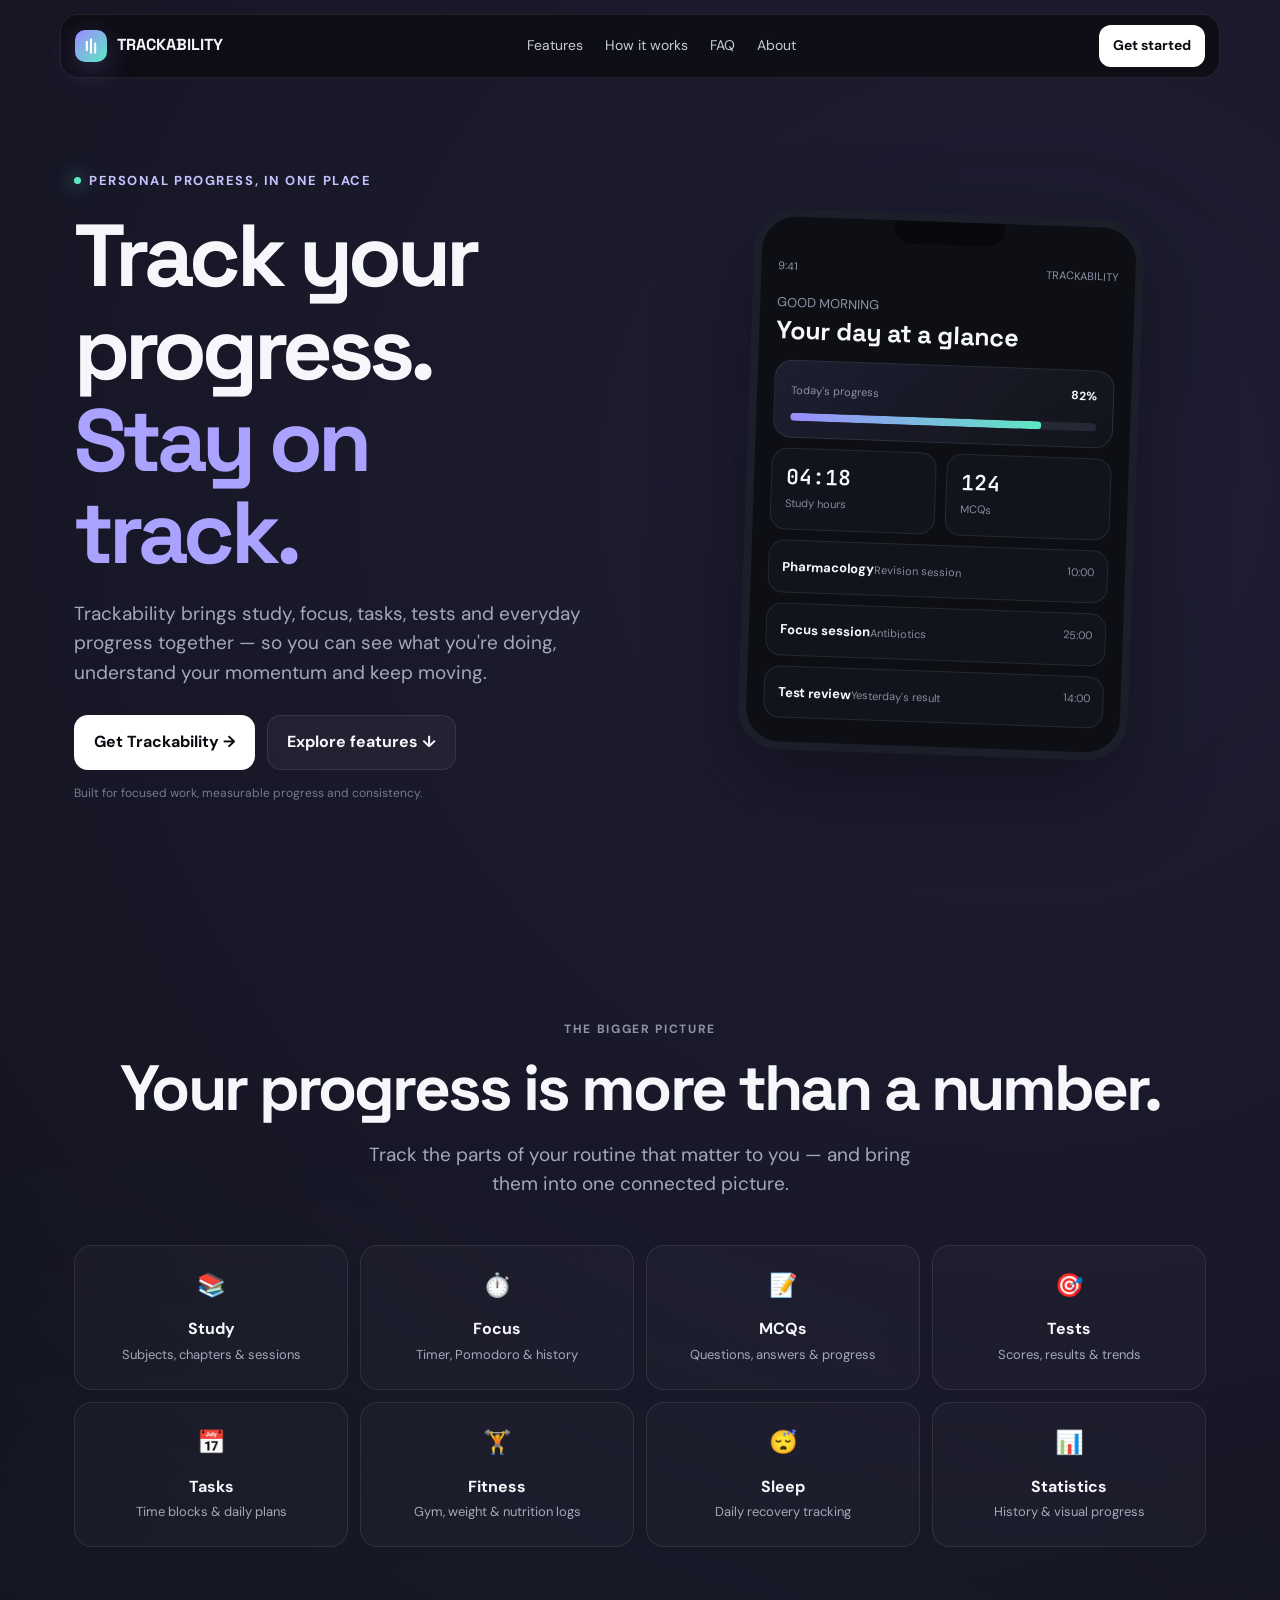
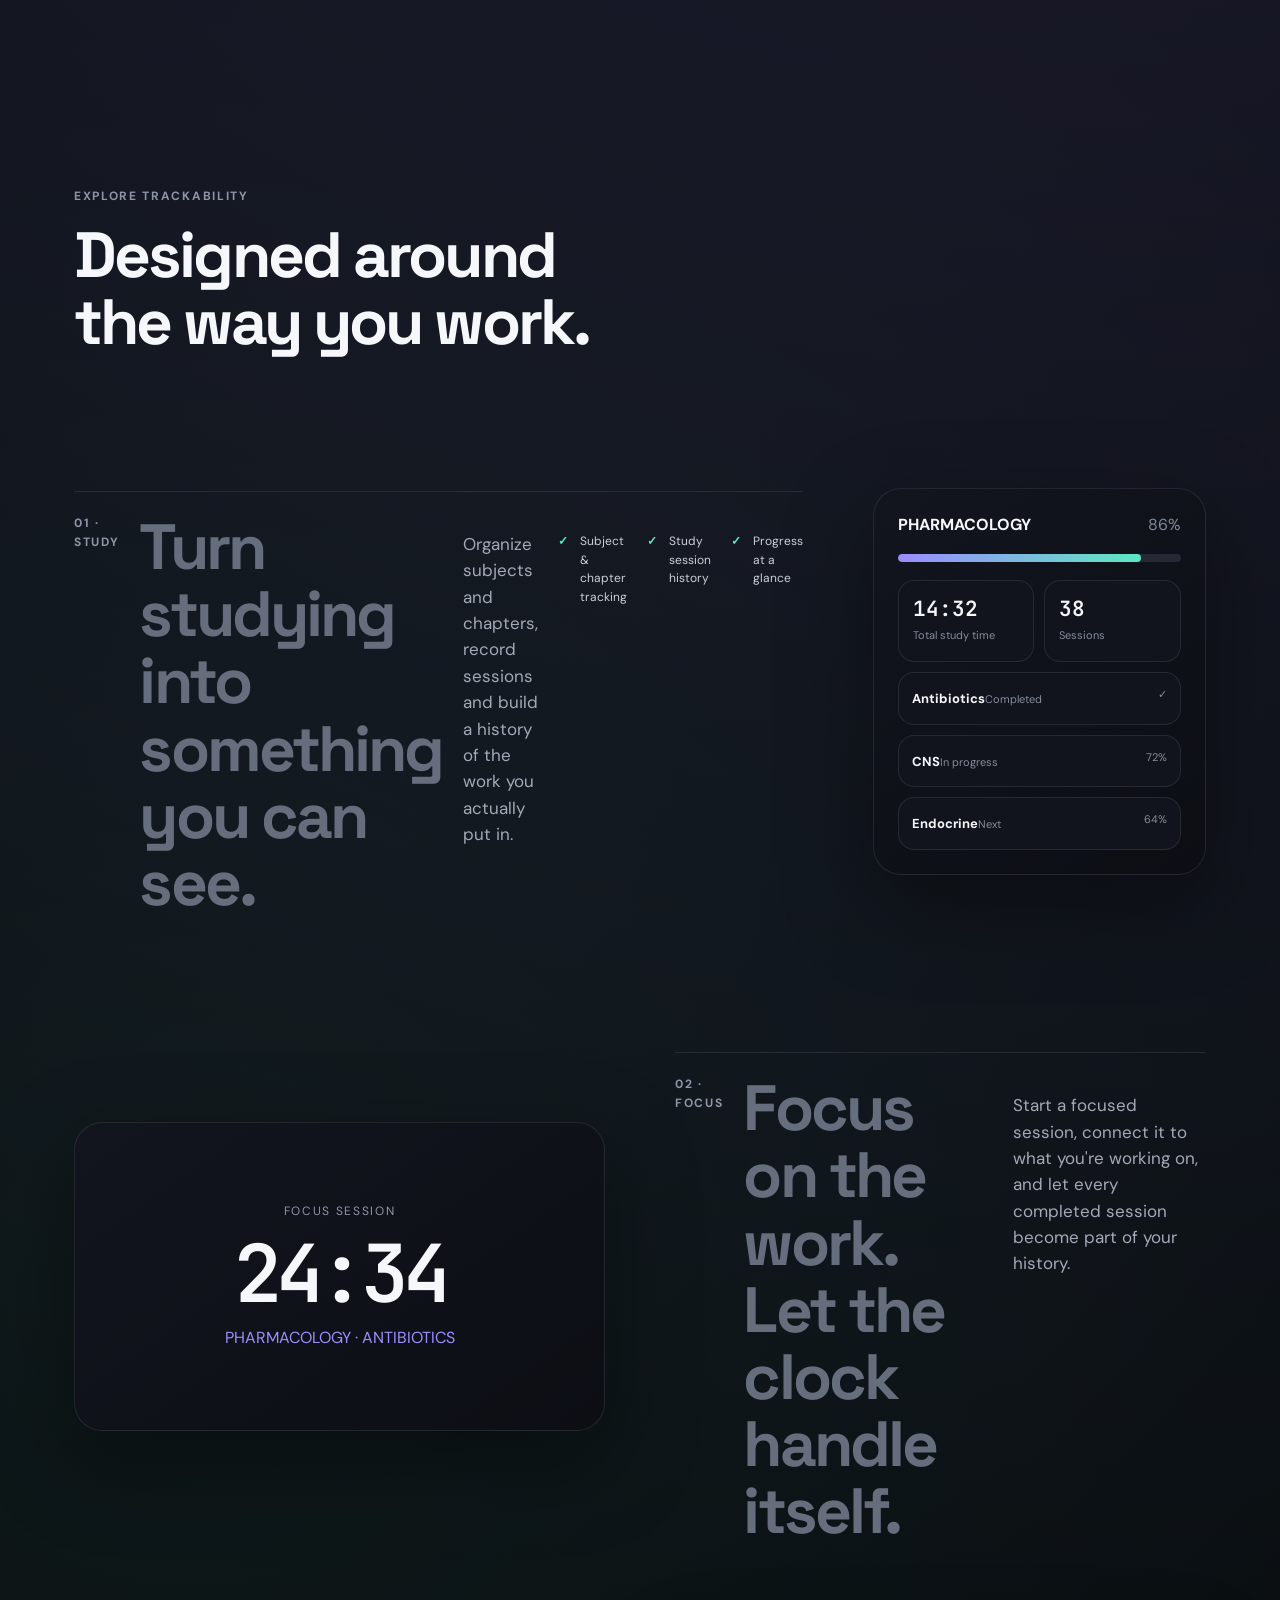
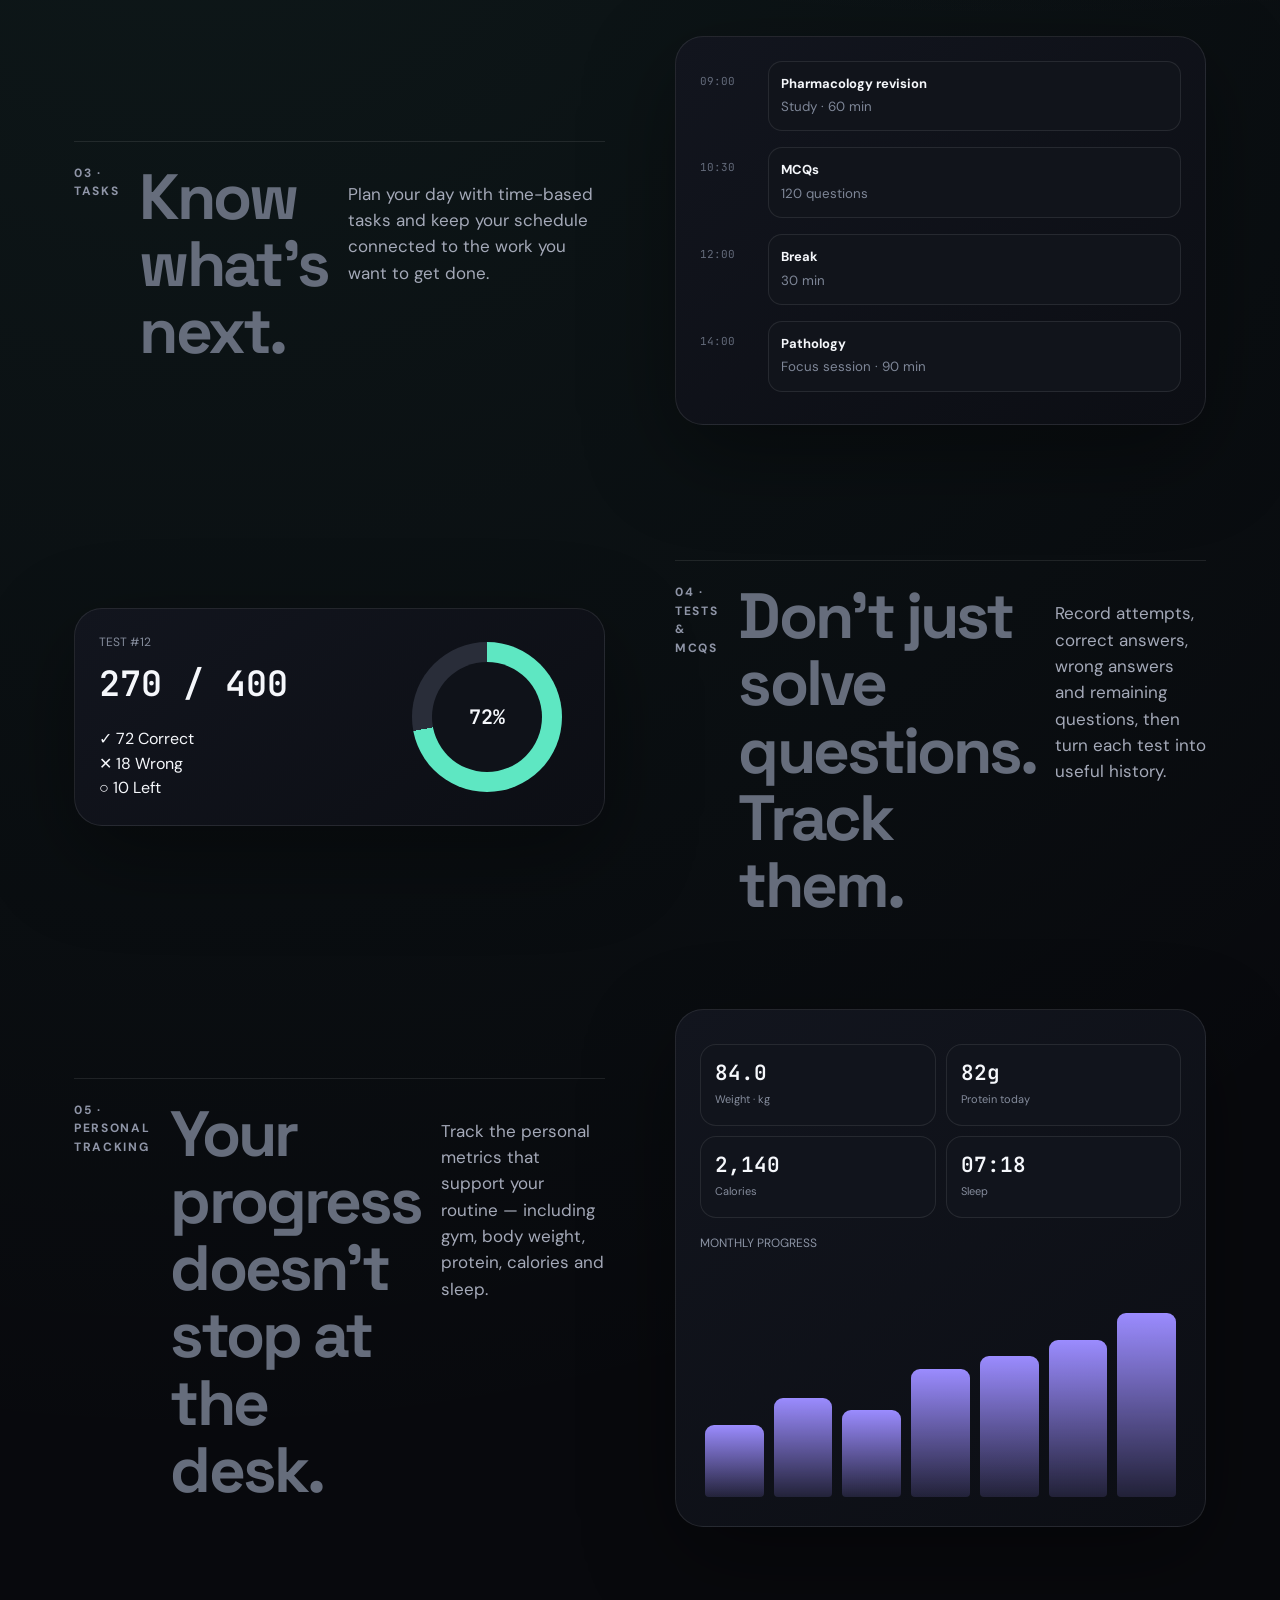
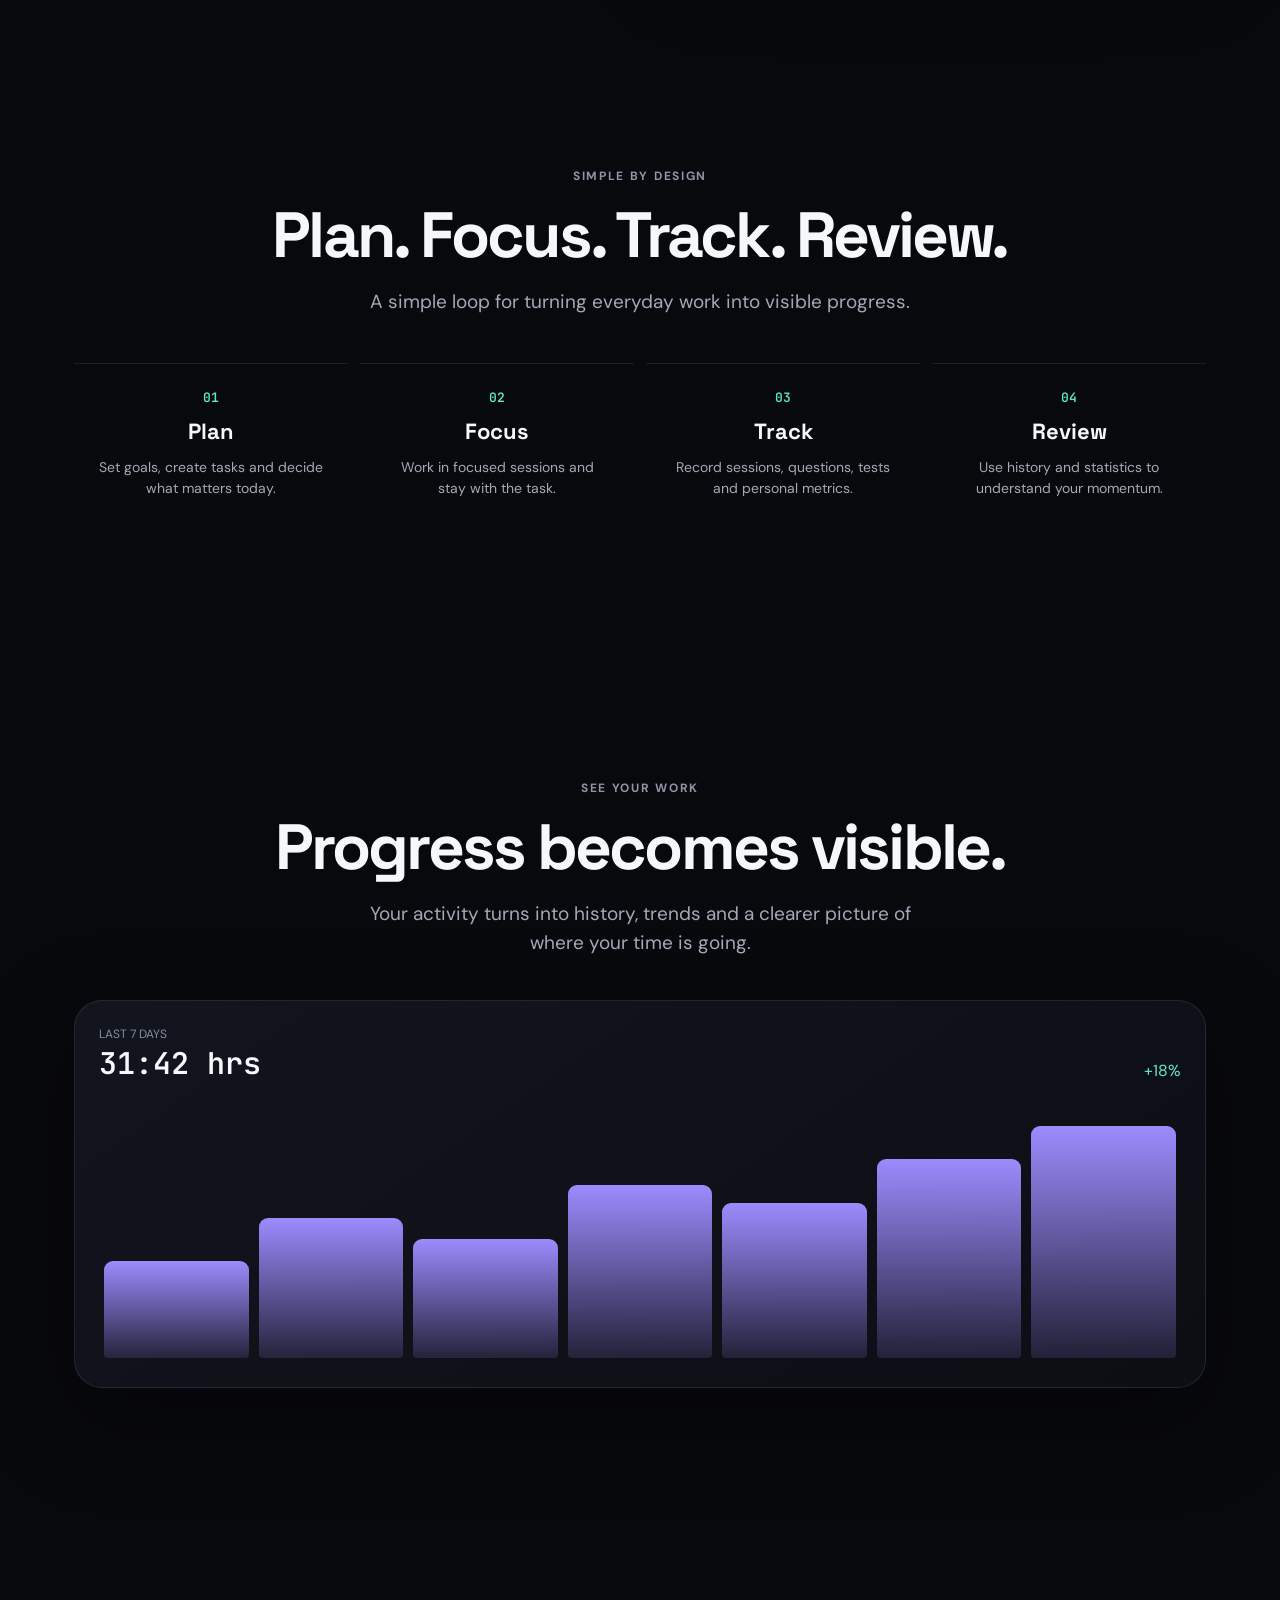
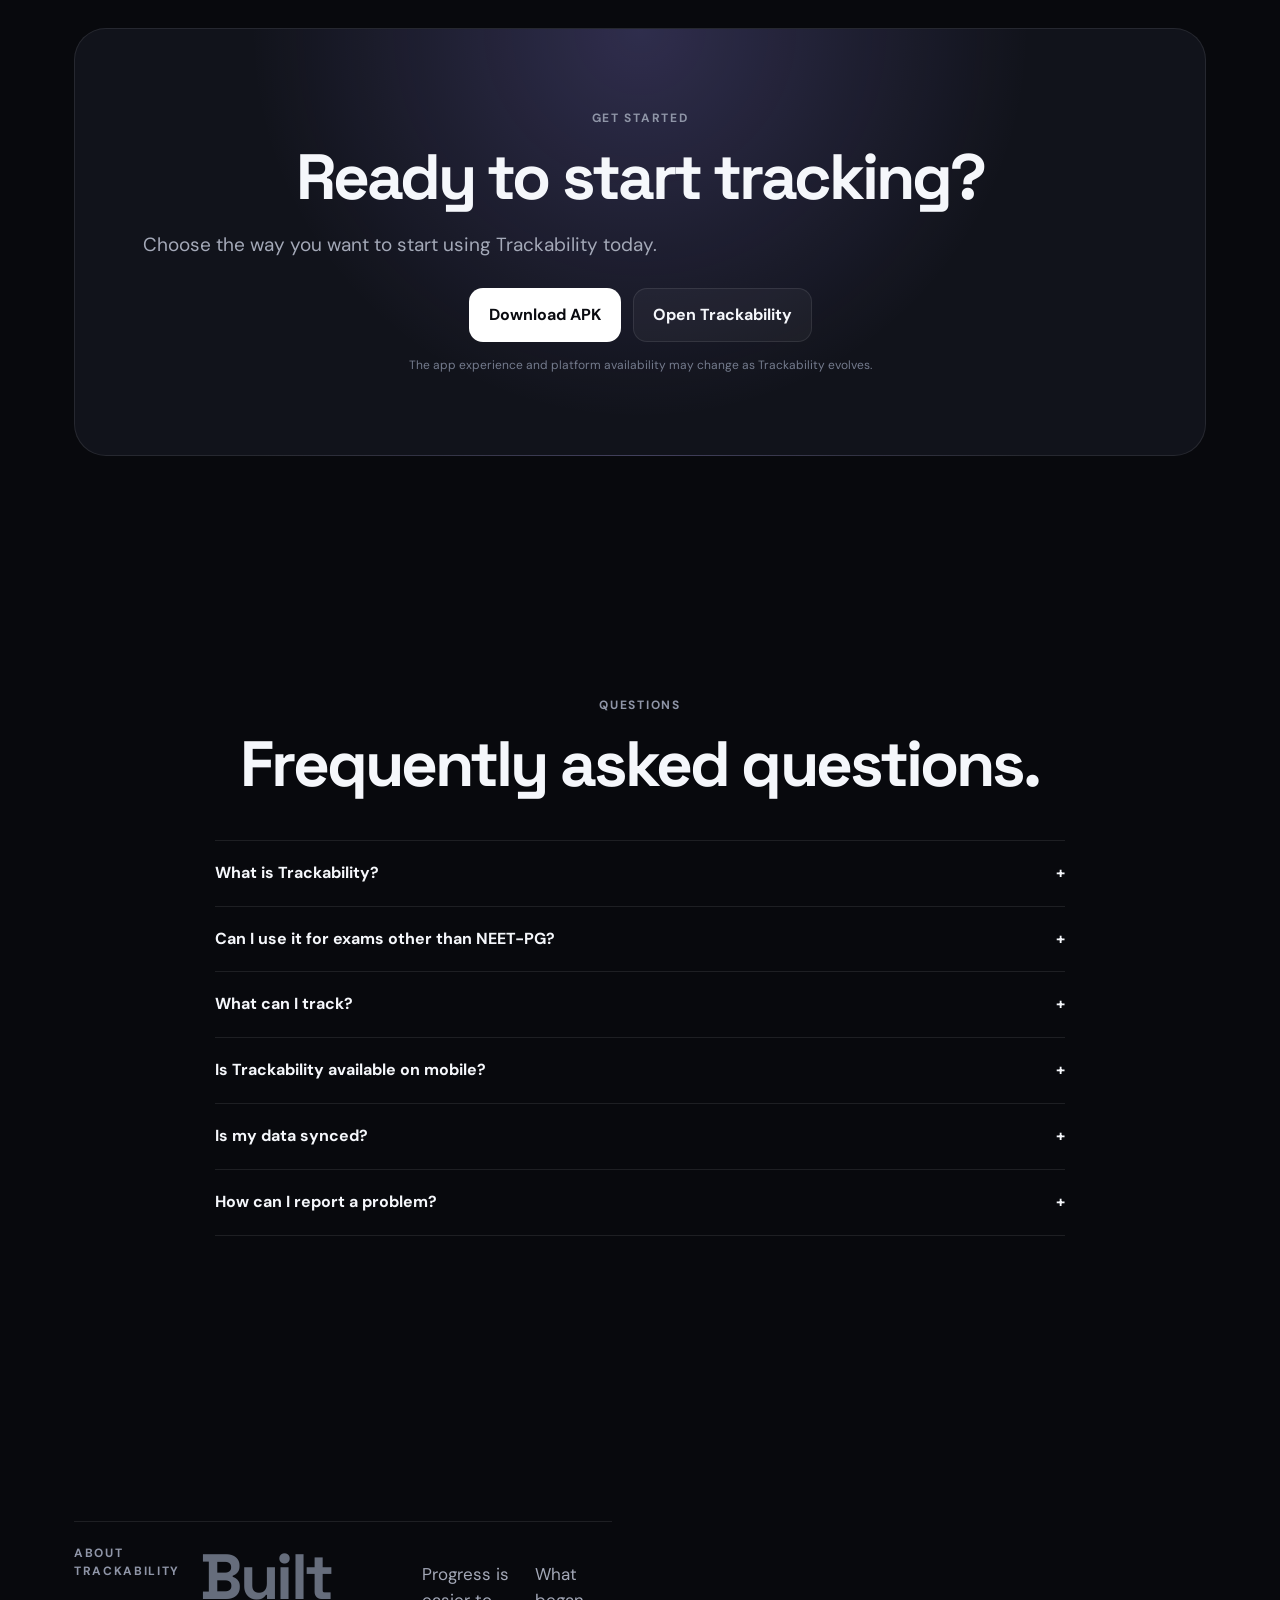
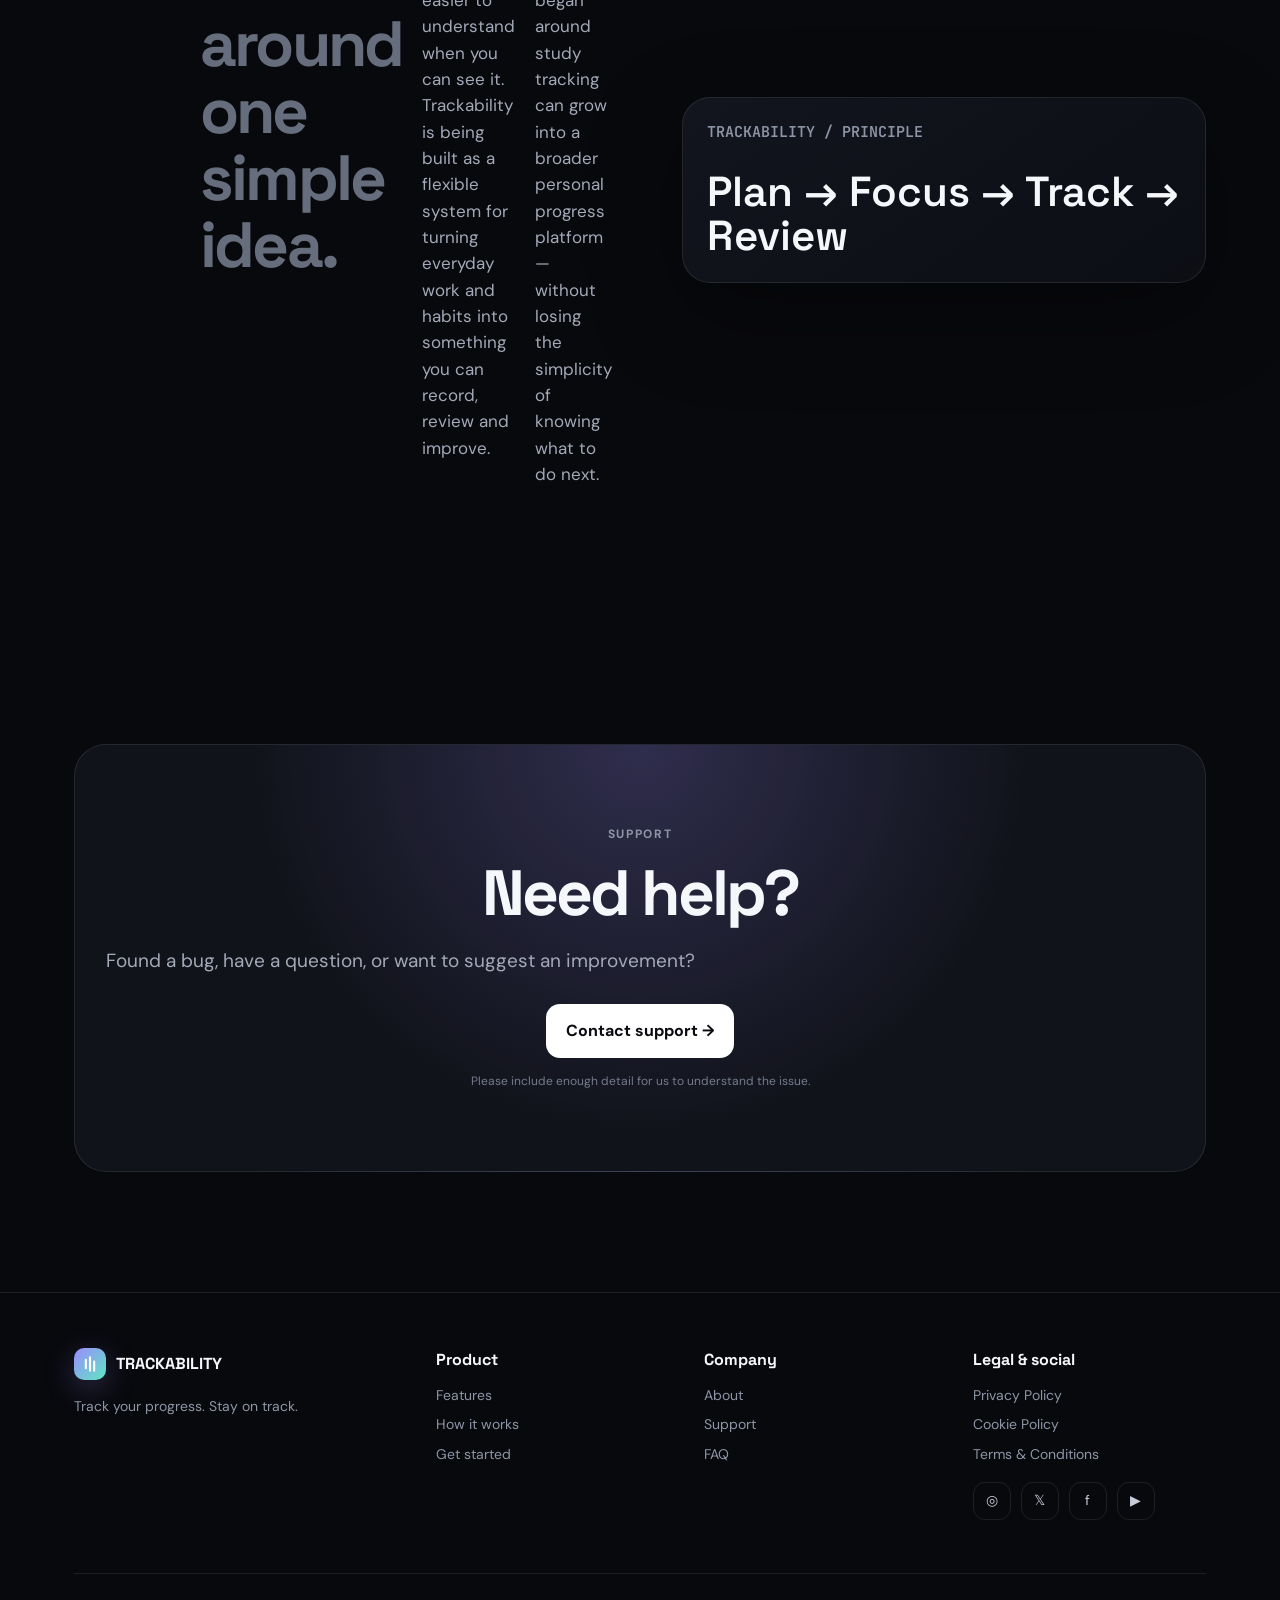
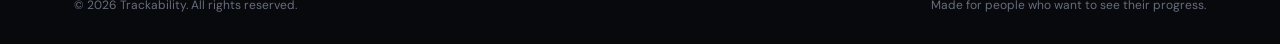
==== index.html @ ee34713d "Add files via upload" ====
<!DOCTYPE html>
<html lang="en">
<head>
  <meta charset="UTF-8" />
  <meta name="viewport" content="width=device-width, initial-scale=1.0" />
  <meta name="theme-color" content="#0a0b10" />
  <meta name="description" content="Trackability — a personal progress platform for study, focus, tasks, tests and everyday tracking." />
  <title>Trackability — Track your progress. Stay on track.</title>
  <link rel="preconnect" href="https://fonts.googleapis.com">
  <link rel="preconnect" href="https://fonts.gstatic.com" crossorigin>
  <link href="https://fonts.googleapis.com/css2?family=DM+Sans:wght@400;500;600;700&family=Space+Grotesk:wght@500;600;700&family=JetBrains+Mono:wght@500;600&display=swap" rel="stylesheet">
  <style>
    :root{
      --bg:#08090d; --panel:#101219; --panel2:#141722; --text:#f5f7fb; --muted:#a4a9b8;
      --line:rgba(255,255,255,.09); --accent:#9b8cff; --accent2:#5ee7c2; --warm:#ffcc70;
      --shadow:0 30px 90px rgba(0,0,0,.38); --radius:24px; --max:1180px;
    }
    *{box-sizing:border-box}
    html{scroll-behavior:smooth}
    body{margin:0;background:
      radial-gradient(circle at 80% 5%,rgba(155,140,255,.16),transparent 30%),
      radial-gradient(circle at 15% 30%,rgba(94,231,194,.07),transparent 26%),
      var(--bg);color:var(--text);font-family:"DM Sans",sans-serif;line-height:1.55}
    a{color:inherit;text-decoration:none}
    .wrap{max-width:var(--max);margin:auto;padding:0 24px}
    .nav{position:fixed;top:14px;left:50%;transform:translateX(-50%);width:min(calc(100% - 28px),1160px);z-index:20;
      background:rgba(10,11,16,.72);border:1px solid var(--line);backdrop-filter:blur(18px);border-radius:18px;padding:10px 14px;
      display:flex;align-items:center;justify-content:space-between}
    .brand{display:flex;align-items:center;gap:10px;font-family:"Space Grotesk";font-weight:700}
    .mark{width:32px;height:32px;border-radius:10px;background:linear-gradient(135deg,var(--accent),var(--accent2));display:grid;place-items:center;box-shadow:0 8px 30px rgba(155,140,255,.28)}
    .mark svg{width:20px}
    .navlinks{display:flex;gap:22px;color:#c7cbd7;font-size:14px}
    .navlinks a:hover{color:white}
    .navcta{padding:10px 14px;border-radius:12px;background:#fff;color:#0a0b10;font-weight:700;font-size:14px}
    .hero{min-height:100vh;display:grid;place-items:center;padding:150px 0 80px;overflow:hidden}
    .heroGrid{display:grid;grid-template-columns:1fr 1fr;gap:70px;align-items:center}
    .eyebrow{display:inline-flex;gap:8px;align-items:center;color:#c7c2ff;font-size:13px;font-weight:700;letter-spacing:.12em;text-transform:uppercase}
    .dot{width:7px;height:7px;border-radius:50%;background:var(--accent2);box-shadow:0 0 18px var(--accent2)}
    h1,h2,h3{font-family:"Space Grotesk";line-height:1.05;margin:0}
    h1{font-size:clamp(54px,7vw,88px);letter-spacing:-.055em;margin:18px 0}
    h2{font-size:clamp(38px,5vw,64px);letter-spacing:-.045em}
    .lead{font-size:19px;color:var(--muted);max-width:590px}
    .buttons{display:flex;gap:12px;flex-wrap:wrap;margin-top:28px}
    .btn{padding:14px 19px;border-radius:14px;border:1px solid var(--line);font-weight:700;display:inline-flex;gap:9px;align-items:center;transition:.2s transform,.2s background}
    .btn:hover{transform:translateY(-2px)}
    .btn.primary{background:#fff;color:#0a0b10}
    .btn.secondary{background:rgba(255,255,255,.04)}
    .heroNote{font-size:12px;color:#747b8d;margin-top:14px}
    .deviceWrap{position:relative;display:flex;justify-content:center}
    .glow{position:absolute;width:420px;height:420px;background:radial-gradient(circle,rgba(155,140,255,.28),transparent 68%);filter:blur(12px)}
    .device{width:min(390px,86vw);border:8px solid #1c1f2a;border-radius:42px;background:#0d0f15;box-shadow:var(--shadow);position:relative;z-index:1;transform:rotate(2deg);overflow:hidden}
    .notch{width:110px;height:23px;background:#08090d;border-radius:0 0 16px 16px;margin:auto}
    .screen{padding:18px 17px 24px}
    .miniTop{display:flex;justify-content:space-between;color:#8d94a6;font-size:11px}
    .hello{margin:18px 0 4px;font-size:13px;color:#8d94a6}
    .screen h3{font-size:25px}
    .progress{margin-top:17px;padding:16px;border:1px solid var(--line);border-radius:18px;background:linear-gradient(135deg,rgba(155,140,255,.12),rgba(255,255,255,.025))}
    .pbar{height:8px;background:#252936;border-radius:99px;overflow:hidden;margin-top:11px}
    .pbar i{display:block;width:82%;height:100%;background:linear-gradient(90deg,var(--accent),var(--accent2));border-radius:99px}
    .stats{display:grid;grid-template-columns:1fr 1fr;gap:10px;margin-top:10px}
    .stat{padding:14px;border:1px solid var(--line);border-radius:16px;background:#11141c}
    .stat b{font:600 21px "JetBrains Mono";display:block}.stat span{font-size:11px;color:#858c9c}
    .task{margin-top:10px;padding:13px;border:1px solid var(--line);border-radius:16px;background:#11141c;display:flex;justify-content:space-between;gap:12px}
    .task b{font-size:13px}.task span{font-size:11px;color:#858c9c}
    section{padding:120px 0}
    .center{text-align:center}.center .lead{margin:18px auto 0}
    .sectionTag{color:#8f95a7;font-size:12px;letter-spacing:.14em;text-transform:uppercase;font-weight:700;margin-bottom:16px}
    .pillGrid{display:grid;grid-template-columns:repeat(4,1fr);gap:12px;margin-top:46px}
    .pill{padding:22px;border:1px solid var(--line);border-radius:18px;background:rgba(255,255,255,.025);transition:.25s}
    .pill:hover{transform:translateY(-5px);background:rgba(255,255,255,.05)}
    .pill .icon{font-size:23px;margin-bottom:14px}.pill b{display:block}.pill span{font-size:13px;color:var(--muted)}
    .feature{display:grid;grid-template-columns:1fr 1fr;gap:70px;align-items:center;margin-top:90px}
    .feature.reverse .copy{order:2}.feature.reverse .visual{order:1}
    .copy p{color:var(--muted);font-size:17px;max-width:510px}
    .bullet{display:flex;gap:12px;margin-top:18px;color:#cbd0db}.check{color:var(--accent2);font-weight:700}
    .panel{border:1px solid var(--line);background:linear-gradient(145deg,#12151e,#0c0e14);border-radius:28px;padding:24px;box-shadow:var(--shadow)}
    .calendar{display:grid;grid-template-columns:60px 1fr;gap:8px}
    .time{color:#646b7b;font:11px "JetBrains Mono";padding-top:13px}
    .slot{min-height:64px;border:1px solid var(--line);border-radius:14px;padding:12px;background:#11141b;margin-bottom:8px}
    .slot strong{display:block;font-size:13px}.slot small{color:#7e8697}
    .timer{text-align:center;padding:55px 20px}.timerNum{font:600 clamp(48px,7vw,80px) "JetBrains Mono";letter-spacing:-.07em}.timerLabel{color:#8e95a7;font-size:12px;letter-spacing:.14em}
    .chart{height:250px;display:flex;align-items:end;gap:10px;padding:20px 5px 5px}.bar{flex:1;border-radius:9px 9px 4px 4px;background:linear-gradient(180deg,var(--accent),rgba(155,140,255,.15));min-height:25px;animation:rise 1.2s ease both}
    @keyframes rise{from{height:0!important;opacity:0}to{opacity:1}}
    .test{display:grid;grid-template-columns:1.2fr .8fr;gap:14px}.score{font:600 35px "JetBrains Mono";margin-top:8px}.ring{width:150px;height:150px;border-radius:50%;margin:auto;background:conic-gradient(var(--accent2) 0 72%,#292d39 72% 100%);display:grid;place-items:center}.ring:after{content:"72%";width:110px;height:110px;border-radius:50%;background:#0f1219;display:grid;place-items:center;font:600 20px "JetBrains Mono"}
    .steps{display:grid;grid-template-columns:repeat(4,1fr);gap:12px;margin-top:46px}.step{padding:25px;border-top:1px solid var(--line)}.num{font:600 13px "JetBrains Mono";color:var(--accent2)}.step h3{font-size:22px;margin:14px 0 8px}.step p{color:var(--muted);font-size:14px}
    .cta{padding:80px 30px;border:1px solid var(--line);border-radius:32px;background:radial-gradient(circle at 50% 0,rgba(155,140,255,.22),transparent 55%),#11131b;text-align:center}
    .cta .buttons{justify-content:center}
    .faq{max-width:850px;margin:42px auto 0}.faq details{border-top:1px solid var(--line);padding:20px 0}.faq details:last-child{border-bottom:1px solid var(--line)}summary{cursor:pointer;font-weight:700;list-style:none;display:flex;justify-content:space-between}summary::-webkit-details-marker{display:none}.faq p{color:var(--muted);max-width:720px}
    footer{border-top:1px solid var(--line);padding:55px 0 30px}.foot{display:grid;grid-template-columns:1.4fr 1fr 1fr 1fr;gap:35px}.foot h4{margin:0 0 12px;font-family:"Space Grotesk"}.foot a,.foot p{display:block;color:#8e95a6;font-size:14px;margin:8px 0}.socials{display:flex;gap:10px}.socials a{width:38px;height:38px;border:1px solid var(--line);border-radius:12px;display:grid;place-items:center;color:#c8cdd8}.copy{margin-top:45px;padding-top:22px;border-top:1px solid var(--line);color:#666d7c;font-size:12px;display:flex;justify-content:space-between;gap:20px}
    .reveal{opacity:0;transform:translateY(24px);transition:.8s ease}.reveal.show{opacity:1;transform:none}
    @media(max-width:900px){.heroGrid,.feature{grid-template-columns:1fr;gap:40px}.feature.reverse .copy,.feature.reverse .visual{order:initial}.pillGrid{grid-template-columns:1fr 1fr}.steps{grid-template-columns:1fr 1fr}.foot{grid-template-columns:1fr 1fr}.navlinks{display:none}}
    @media(max-width:560px){.wrap{padding:0 17px}.nav{top:8px}.navcta{padding:9px 11px}.hero{padding-top:125px}.pillGrid,.steps,.test{grid-template-columns:1fr}.feature{margin-top:65px}.copy p{font-size:16px}.device{width:92vw}.cta{padding:55px 20px}.foot{grid-template-columns:1fr}.copy{display:block}.copy span{display:block;margin-top:8px}}
  </style>
</head>
<body>
  <nav class="nav">
    <a class="brand" href="#top">
      <span class="mark"><svg viewBox="0 0 24 24" fill="none"><path d="M7 17V7m5 13V4m5 16V9" stroke="white" stroke-width="2.5" stroke-linecap="round"/></svg></span>
      TRACKABILITY
    </a>
    <div class="navlinks">
      <a href="#features">Features</a><a href="#how">How it works</a><a href="#faq">FAQ</a><a href="#about">About</a>
    </div>
    <a class="navcta" href="#start">Get started</a>
  </nav>

  <main id="top">
    <section class="hero">
      <div class="wrap heroGrid">
        <div class="reveal">
          <div class="eyebrow"><span class="dot"></span> Personal progress, in one place</div>
          <h1>Track your progress.<br><span style="color:#aaa2ff">Stay on track.</span></h1>
          <p class="lead">Trackability brings study, focus, tasks, tests and everyday progress together — so you can see what you're doing, understand your momentum and keep moving.</p>
          <div class="buttons">
            <a class="btn primary" href="#start">Get Trackability →</a>
            <a class="btn secondary" href="#features">Explore features ↓</a>
          </div>
          <div class="heroNote">Built for focused work, measurable progress and consistency.</div>
        </div>
        <div class="deviceWrap reveal">
          <div class="glow"></div>
          <div class="device">
            <div class="notch"></div>
            <div class="screen">
              <div class="miniTop"><span>9:41</span><span>TRACKABILITY</span></div>
              <div class="hello">GOOD MORNING</div>
              <h3>Your day at a glance</h3>
              <div class="progress"><span style="font-size:11px;color:#8c93a3">Today's progress</span><b style="float:right;font-size:12px">82%</b><div class="pbar"><i></i></div></div>
              <div class="stats"><div class="stat"><b>04:18</b><span>Study hours</span></div><div class="stat"><b>124</b><span>MCQs</span></div></div>
              <div class="task"><div><b>Pharmacology</b><span>Revision session</span></div><span>10:00</span></div>
              <div class="task"><div><b>Focus session</b><span>Antibiotics</span></div><span>25:00</span></div>
              <div class="task"><div><b>Test review</b><span>Yesterday's result</span></div><span>14:00</span></div>
            </div>
          </div>
        </div>
      </div>
    </section>

    <section>
      <div class="wrap center reveal">
        <div class="sectionTag">The bigger picture</div>
        <h2>Your progress is more than a number.</h2>
        <p class="lead">Track the parts of your routine that matter to you — and bring them into one connected picture.</p>
        <div class="pillGrid">
          <div class="pill"><div class="icon">📚</div><b>Study</b><span>Subjects, chapters & sessions</span></div>
          <div class="pill"><div class="icon">⏱️</div><b>Focus</b><span>Timer, Pomodoro & history</span></div>
          <div class="pill"><div class="icon">📝</div><b>MCQs</b><span>Questions, answers & progress</span></div>
          <div class="pill"><div class="icon">🎯</div><b>Tests</b><span>Scores, results & trends</span></div>
          <div class="pill"><div class="icon">📅</div><b>Tasks</b><span>Time blocks & daily plans</span></div>
          <div class="pill"><div class="icon">🏋️</div><b>Fitness</b><span>Gym, weight & nutrition logs</span></div>
          <div class="pill"><div class="icon">😴</div><b>Sleep</b><span>Daily recovery tracking</span></div>
          <div class="pill"><div class="icon">📊</div><b>Statistics</b><span>History & visual progress</span></div>
        </div>
      </div>
    </section>

    <section id="features">
      <div class="wrap">
        <div class="sectionTag reveal">Explore Trackability</div>
        <h2 class="reveal">Designed around<br>the way you work.</h2>

        <div class="feature">
          <div class="copy reveal">
            <div class="sectionTag">01 · Study</div>
            <h2>Turn studying into something you can see.</h2>
            <p>Organize subjects and chapters, record sessions and build a history of the work you actually put in.</p>
            <div class="bullet"><span class="check">✓</span><span>Subject & chapter tracking</span></div>
            <div class="bullet"><span class="check">✓</span><span>Study session history</span></div>
            <div class="bullet"><span class="check">✓</span><span>Progress at a glance</span></div>
          </div>
          <div class="visual panel reveal">
            <div style="display:flex;justify-content:space-between"><b>PHARMACOLOGY</b><span style="color:#7f8798">86%</span></div>
            <div class="pbar" style="margin:16px 0 18px"><i style="width:86%"></i></div>
            <div class="stats">
              <div class="stat"><b>14:32</b><span>Total study time</span></div>
              <div class="stat"><b>38</b><span>Sessions</span></div>
            </div>
            <div class="task"><div><b>Antibiotics</b><span>Completed</span></div><span>✓</span></div>
            <div class="task"><div><b>CNS</b><span>In progress</span></div><span>72%</span></div>
            <div class="task"><div><b>Endocrine</b><span>Next</span></div><span>64%</span></div>
          </div>
        </div>

        <div class="feature reverse">
          <div class="copy reveal">
            <div class="sectionTag">02 · Focus</div>
            <h2>Focus on the work. Let the clock handle itself.</h2>
            <p>Start a focused session, connect it to what you're working on, and let every completed session become part of your history.</p>
          </div>
          <div class="visual panel reveal">
            <div class="timer"><div class="timerLabel">FOCUS SESSION</div><div class="timerNum" id="timer">24:37</div><div style="color:#9a8fff">PHARMACOLOGY · ANTIBIOTICS</div></div>
          </div>
        </div>

        <div class="feature">
          <div class="copy reveal">
            <div class="sectionTag">03 · Tasks</div>
            <h2>Know what's next.</h2>
            <p>Plan your day with time-based tasks and keep your schedule connected to the work you want to get done.</p>
          </div>
          <div class="visual panel reveal">
            <div class="calendar">
              <div class="time">09:00</div><div class="slot"><strong>Pharmacology revision</strong><small>Study · 60 min</small></div>
              <div class="time">10:30</div><div class="slot"><strong>MCQs</strong><small>120 questions</small></div>
              <div class="time">12:00</div><div class="slot"><strong>Break</strong><small>30 min</small></div>
              <div class="time">14:00</div><div class="slot"><strong>Pathology</strong><small>Focus session · 90 min</small></div>
            </div>
          </div>
        </div>

        <div class="feature reverse">
          <div class="copy reveal">
            <div class="sectionTag">04 · Tests & MCQs</div>
            <h2>Don't just solve questions. Track them.</h2>
            <p>Record attempts, correct answers, wrong answers and remaining questions, then turn each test into useful history.</p>
          </div>
          <div class="visual panel reveal">
            <div class="test">
              <div><div style="color:#858c9c;font-size:12px">TEST #12</div><div class="score">270 / 400</div><div style="margin-top:20px">✓ 72 Correct</div><div>✕ 18 Wrong</div><div>○ 10 Left</div></div>
              <div class="ring"></div>
            </div>
          </div>
        </div>

        <div class="feature">
          <div class="copy reveal">
            <div class="sectionTag">05 · Personal tracking</div>
            <h2>Your progress doesn't stop at the desk.</h2>
            <p>Track the personal metrics that support your routine — including gym, body weight, protein, calories and sleep.</p>
          </div>
          <div class="visual panel reveal">
            <div class="stats">
              <div class="stat"><b>84.0</b><span>Weight · kg</span></div>
              <div class="stat"><b>82g</b><span>Protein today</span></div>
              <div class="stat"><b>2,140</b><span>Calories</span></div>
              <div class="stat"><b>07:18</b><span>Sleep</span></div>
            </div>
            <div style="margin-top:16px;color:#8b93a4;font-size:12px">MONTHLY PROGRESS</div>
            <div class="chart">
              <i class="bar" style="height:32%"></i><i class="bar" style="height:44%"></i><i class="bar" style="height:39%"></i><i class="bar" style="height:57%"></i><i class="bar" style="height:63%"></i><i class="bar" style="height:70%"></i><i class="bar" style="height:82%"></i>
            </div>
          </div>
        </div>
      </div>
    </section>

    <section id="how">
      <div class="wrap center reveal">
        <div class="sectionTag">Simple by design</div>
        <h2>Plan. Focus. Track. Review.</h2>
        <p class="lead">A simple loop for turning everyday work into visible progress.</p>
        <div class="steps">
          <div class="step"><div class="num">01</div><h3>Plan</h3><p>Set goals, create tasks and decide what matters today.</p></div>
          <div class="step"><div class="num">02</div><h3>Focus</h3><p>Work in focused sessions and stay with the task.</p></div>
          <div class="step"><div class="num">03</div><h3>Track</h3><p>Record sessions, questions, tests and personal metrics.</p></div>
          <div class="step"><div class="num">04</div><h3>Review</h3><p>Use history and statistics to understand your momentum.</p></div>
        </div>
      </div>
    </section>

    <section>
      <div class="wrap center reveal">
        <div class="sectionTag">See your work</div>
        <h2>Progress becomes visible.</h2>
        <p class="lead">Your activity turns into history, trends and a clearer picture of where your time is going.</p>
        <div class="panel" style="margin-top:42px;text-align:left">
          <div style="display:flex;justify-content:space-between;align-items:end"><div><div style="font-size:12px;color:#858c9c">LAST 7 DAYS</div><div style="font:600 30px 'JetBrains Mono'">31:42 hrs</div></div><span style="color:#65e7c3">+18%</span></div>
          <div class="chart" style="height:280px">
            <i class="bar" style="height:38%"></i><i class="bar" style="height:55%"></i><i class="bar" style="height:47%"></i><i class="bar" style="height:68%"></i><i class="bar" style="height:61%"></i><i class="bar" style="height:78%"></i><i class="bar" style="height:91%"></i>
          </div>
        </div>
      </div>
    </section>

    <section id="start">
      <div class="wrap">
        <div class="cta reveal">
          <div class="sectionTag">Get started</div>
          <h2>Ready to start tracking?</h2>
          <p class="lead">Choose the way you want to start using Trackability today.</p>
          <div class="buttons">
            <a class="btn primary" id="apkLink" href="#" target="_blank" rel="noopener">Download APK</a>
            <a class="btn secondary" id="appLink" href="#" target="_blank" rel="noopener">Open Trackability</a>
          </div>
          <div class="heroNote">The app experience and platform availability may change as Trackability evolves.</div>
        </div>
      </div>
    </section>

    <section id="faq">
      <div class="wrap">
        <div class="center reveal"><div class="sectionTag">Questions</div><h2>Frequently asked questions.</h2></div>
        <div class="faq reveal">
          <details><summary>What is Trackability?<span>+</span></summary><p>Trackability is a personal progress platform designed to bring study, focus, tasks, tests and other daily tracking into one place.</p></details>
          <details><summary>Can I use it for exams other than NEET-PG?<span>+</span></summary><p>Yes. Trackability is designed to be flexible enough for different exams and personal study systems rather than being limited to one examination.</p></details>
          <details><summary>What can I track?<span>+</span></summary><p>Depending on the current app version, you can track study sessions, subjects and chapters, focus sessions, tasks, MCQs, tests and personal metrics such as gym, weight, nutrition and sleep.</p></details>
          <details><summary>Is Trackability available on mobile?<span>+</span></summary><p>Trackability is being developed with mobile use in mind. Use the available Android download or the current web app experience from the Get Started section.</p></details>
          <details><summary>Is my data synced?<span>+</span></summary><p>Account-based synchronization is part of the Trackability architecture. Availability of particular sync features depends on the current version of the application.</p></details>
          <details><summary>How can I report a problem?<span>+</span></summary><p>Use the Support / Contact section below. Include your device, what you were doing, and what happened so the issue can be investigated more efficiently.</p></details>
        </div>
      </div>
    </section>

    <section id="about">
      <div class="wrap">
        <div class="feature" style="margin-top:0">
          <div class="copy reveal">
            <div class="sectionTag">About Trackability</div>
            <h2>Built around one simple idea.</h2>
            <p>Progress is easier to understand when you can see it. Trackability is being built as a flexible system for turning everyday work and habits into something you can record, review and improve.</p>
            <p>What began around study tracking can grow into a broader personal progress platform — without losing the simplicity of knowing what to do next.</p>
          </div>
          <div class="visual panel reveal">
            <div style="font:600 15px 'JetBrains Mono';color:#8e95a7">TRACKABILITY / PRINCIPLE</div>
            <div style="font:600 42px 'Space Grotesk';line-height:1.05;margin-top:28px">Plan → Focus → Track → Review</div>
          </div>
        </div>
      </div>
    </section>

    <section id="support">
      <div class="wrap">
        <div class="cta reveal">
          <div class="sectionTag">Support</div>
          <h2>Need help?</h2>
          <p class="lead">Found a bug, have a question, or want to suggest an improvement?</p>
          <div class="buttons"><a class="btn primary" id="supportLink" href="#">Contact support →</a></div>
          <div class="heroNote">Please include enough detail for us to understand the issue.</div>
        </div>
      </div>
    </section>
  </main>

  <footer>
    <div class="wrap">
      <div class="foot">
        <div><div class="brand"><span class="mark"><svg viewBox="0 0 24 24" fill="none"><path d="M7 17V7m5 13V4m5 16V9" stroke="white" stroke-width="2.5" stroke-linecap="round"/></svg></span>TRACKABILITY</div><p style="max-width:300px;margin-top:16px">Track your progress. Stay on track.</p></div>
        <div><h4>Product</h4><a href="#features">Features</a><a href="#how">How it works</a><a href="#start">Get started</a></div>
        <div><h4>Company</h4><a href="#about">About</a><a href="#support">Support</a><a href="#faq">FAQ</a></div>
        <div><h4>Legal & social</h4><a href="privacy.html">Privacy Policy</a><a href="cookies.html">Cookie Policy</a><a href="terms.html">Terms & Conditions</a><div class="socials"><a id="insta" href="#" aria-label="Instagram">◎</a><a id="xlink" href="#" aria-label="X">𝕏</a><a id="fb" href="#" aria-label="Facebook">f</a><a id="yt" href="#" aria-label="YouTube">▶</a></div></div>
      </div>
      <div class="copy"><span>© 2026 Trackability. All rights reserved.</span><span>Made for people who want to see their progress.</span></div>
    </div>
  </footer>

  <script>
    /*
      ============================
      TRACKABILITY WEBSITE SETTINGS
      ============================
      Change ONLY these URLs when ready.
    */
    const CONFIG = {
      apk: "PASTE_YOUR_APK_DOWNLOAD_LINK_HERE",
      app: "https://bagulankit.github.io/Trackebility-0.5/",
      supportEmail: "PASTE_YOUR_SUPPORT_EMAIL_HERE",
      instagram: "#",
      x: "#",
      facebook: "#",
      youtube: "#"
    };

    const setLink = (id, url) => {
      const el = document.getElementById(id);
      if (!el) return;
      if (url && !url.startsWith("PASTE_") && url !== "#") el.href = url;
      else el.href = "#";
    };
    setLink("apkLink", CONFIG.apk);
    setLink("appLink", CONFIG.app);
    setLink("insta", CONFIG.instagram);
    setLink("xlink", CONFIG.x);
    setLink("fb", CONFIG.facebook);
    setLink("yt", CONFIG.youtube);

    const support = document.getElementById("supportLink");
    if (support && CONFIG.supportEmail && !CONFIG.supportEmail.startsWith("PASTE_")) {
      support.href = "mailto:" + CONFIG.supportEmail + "?subject=Trackability%20Support";
    } else {
      support.href = "mailto:";
    }

    const observer = new IntersectionObserver(entries => {
      entries.forEach(e => { if (e.isIntersecting) e.target.classList.add("show"); });
    }, {threshold:.12});
    document.querySelectorAll(".reveal").forEach(el => observer.observe(el));

    // Small live timer for the product showcase.
    let seconds = 24 * 60 + 37;
    setInterval(() => {
      seconds = seconds > 0 ? seconds - 1 : 25 * 60;
      const m = String(Math.floor(seconds / 60)).padStart(2,"0");
      const s = String(seconds % 60).padStart(2,"0");
      document.getElementById("timer").textContent = m + ":" + s;
    }, 1000);
  </script>
</body>
</html>
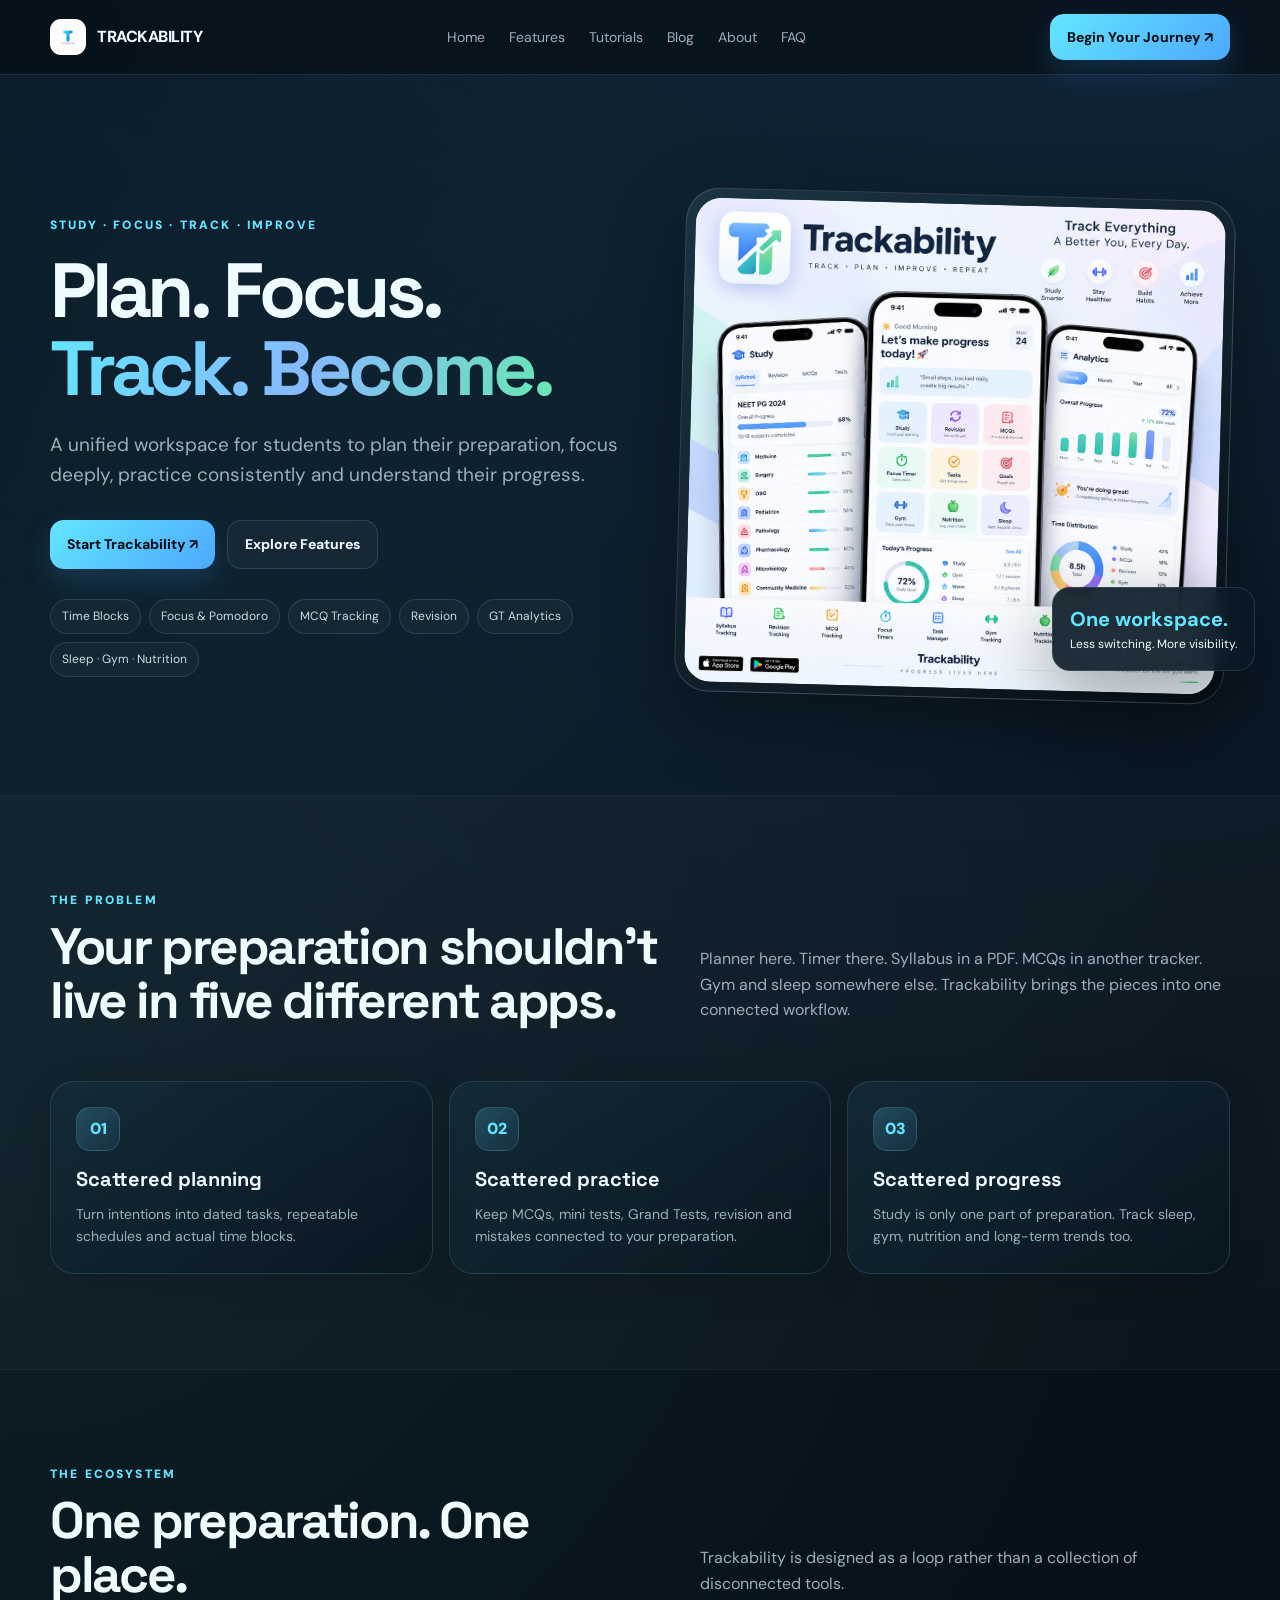
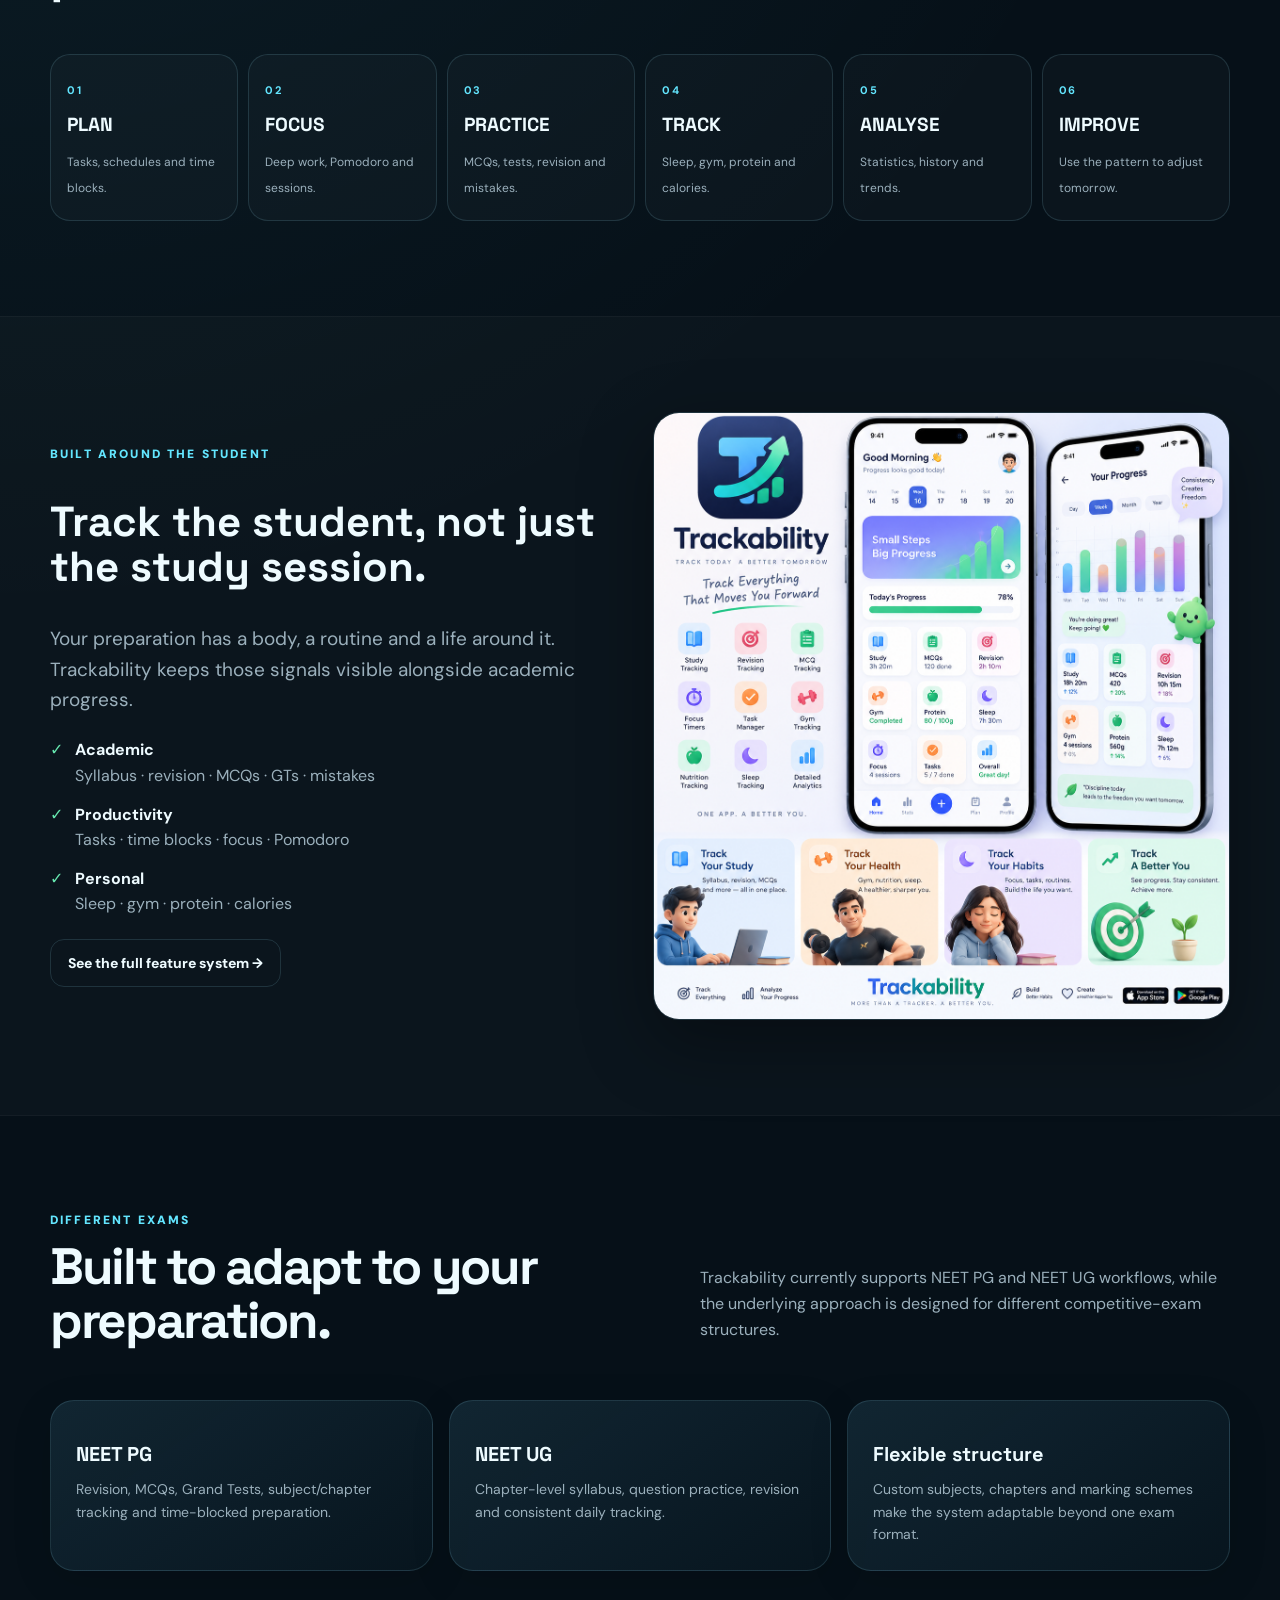
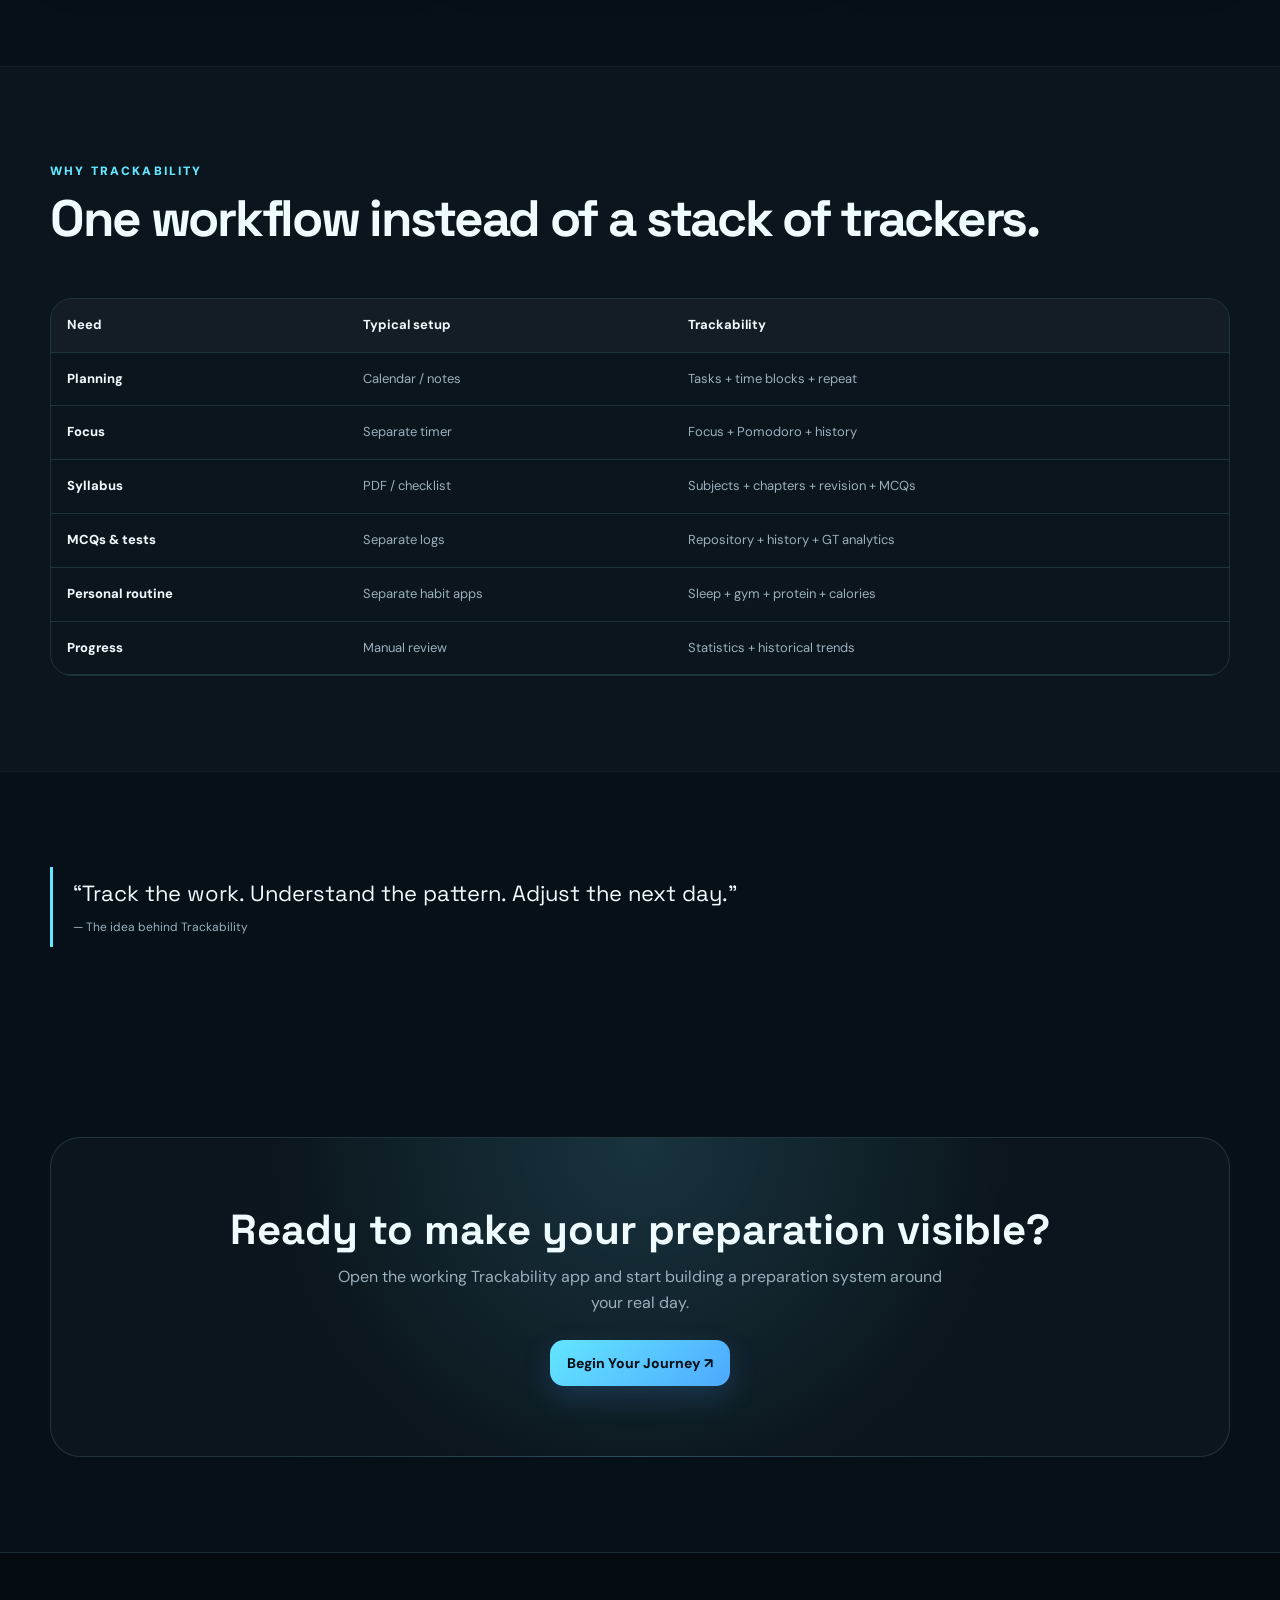
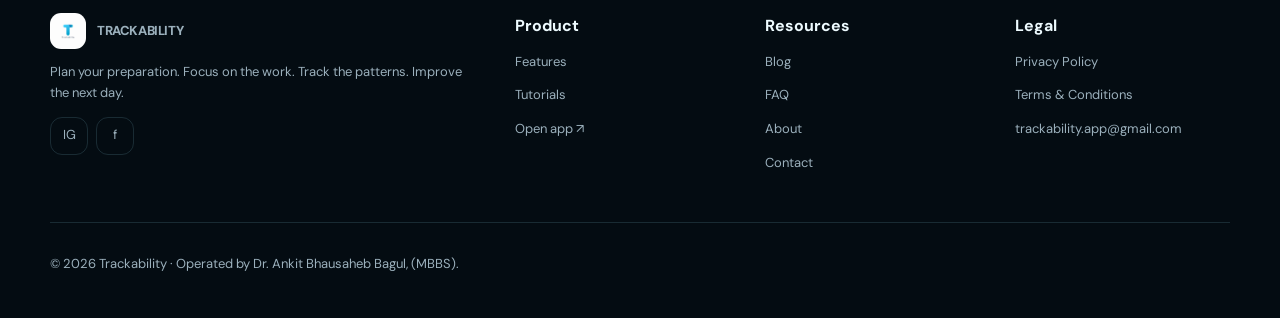
==== commit af9f2556: "Add files via upload" ====
--- a/index.html
+++ b/index.html
@@ -1,398 +1,8 @@
-<!DOCTYPE html>
-<html lang="en">
-<head>
-  <meta charset="UTF-8" />
-  <meta name="viewport" content="width=device-width, initial-scale=1.0" />
-  <meta name="theme-color" content="#0a0b10" />
-  <meta name="description" content="Trackability — a personal progress platform for study, focus, tasks, tests and everyday tracking." />
-  <title>Trackability — Track your progress. Stay on track.</title>
-  <link rel="preconnect" href="https://fonts.googleapis.com">
-  <link rel="preconnect" href="https://fonts.gstatic.com" crossorigin>
-  <link href="https://fonts.googleapis.com/css2?family=DM+Sans:wght@400;500;600;700&family=Space+Grotesk:wght@500;600;700&family=JetBrains+Mono:wght@500;600&display=swap" rel="stylesheet">
-  <style>
-    :root{
-      --bg:#08090d; --panel:#101219; --panel2:#141722; --text:#f5f7fb; --muted:#a4a9b8;
-      --line:rgba(255,255,255,.09); --accent:#9b8cff; --accent2:#5ee7c2; --warm:#ffcc70;
-      --shadow:0 30px 90px rgba(0,0,0,.38); --radius:24px; --max:1180px;
-    }
-    *{box-sizing:border-box}
-    html{scroll-behavior:smooth}
-    body{margin:0;background:
-      radial-gradient(circle at 80% 5%,rgba(155,140,255,.16),transparent 30%),
-      radial-gradient(circle at 15% 30%,rgba(94,231,194,.07),transparent 26%),
-      var(--bg);color:var(--text);font-family:"DM Sans",sans-serif;line-height:1.55}
-    a{color:inherit;text-decoration:none}
-    .wrap{max-width:var(--max);margin:auto;padding:0 24px}
-    .nav{position:fixed;top:14px;left:50%;transform:translateX(-50%);width:min(calc(100% - 28px),1160px);z-index:20;
-      background:rgba(10,11,16,.72);border:1px solid var(--line);backdrop-filter:blur(18px);border-radius:18px;padding:10px 14px;
-      display:flex;align-items:center;justify-content:space-between}
-    .brand{display:flex;align-items:center;gap:10px;font-family:"Space Grotesk";font-weight:700}
-    .mark{width:32px;height:32px;border-radius:10px;background:linear-gradient(135deg,var(--accent),var(--accent2));display:grid;place-items:center;box-shadow:0 8px 30px rgba(155,140,255,.28)}
-    .mark svg{width:20px}
-    .navlinks{display:flex;gap:22px;color:#c7cbd7;font-size:14px}
-    .navlinks a:hover{color:white}
-    .navcta{padding:10px 14px;border-radius:12px;background:#fff;color:#0a0b10;font-weight:700;font-size:14px}
-    .hero{min-height:100vh;display:grid;place-items:center;padding:150px 0 80px;overflow:hidden}
-    .heroGrid{display:grid;grid-template-columns:1fr 1fr;gap:70px;align-items:center}
-    .eyebrow{display:inline-flex;gap:8px;align-items:center;color:#c7c2ff;font-size:13px;font-weight:700;letter-spacing:.12em;text-transform:uppercase}
-    .dot{width:7px;height:7px;border-radius:50%;background:var(--accent2);box-shadow:0 0 18px var(--accent2)}
-    h1,h2,h3{font-family:"Space Grotesk";line-height:1.05;margin:0}
-    h1{font-size:clamp(54px,7vw,88px);letter-spacing:-.055em;margin:18px 0}
-    h2{font-size:clamp(38px,5vw,64px);letter-spacing:-.045em}
-    .lead{font-size:19px;color:var(--muted);max-width:590px}
-    .buttons{display:flex;gap:12px;flex-wrap:wrap;margin-top:28px}
-    .btn{padding:14px 19px;border-radius:14px;border:1px solid var(--line);font-weight:700;display:inline-flex;gap:9px;align-items:center;transition:.2s transform,.2s background}
-    .btn:hover{transform:translateY(-2px)}
-    .btn.primary{background:#fff;color:#0a0b10}
-    .btn.secondary{background:rgba(255,255,255,.04)}
-    .heroNote{font-size:12px;color:#747b8d;margin-top:14px}
-    .deviceWrap{position:relative;display:flex;justify-content:center}
-    .glow{position:absolute;width:420px;height:420px;background:radial-gradient(circle,rgba(155,140,255,.28),transparent 68%);filter:blur(12px)}
-    .device{width:min(390px,86vw);border:8px solid #1c1f2a;border-radius:42px;background:#0d0f15;box-shadow:var(--shadow);position:relative;z-index:1;transform:rotate(2deg);overflow:hidden}
-    .notch{width:110px;height:23px;background:#08090d;border-radius:0 0 16px 16px;margin:auto}
-    .screen{padding:18px 17px 24px}
-    .miniTop{display:flex;justify-content:space-between;color:#8d94a6;font-size:11px}
-    .hello{margin:18px 0 4px;font-size:13px;color:#8d94a6}
-    .screen h3{font-size:25px}
-    .progress{margin-top:17px;padding:16px;border:1px solid var(--line);border-radius:18px;background:linear-gradient(135deg,rgba(155,140,255,.12),rgba(255,255,255,.025))}
-    .pbar{height:8px;background:#252936;border-radius:99px;overflow:hidden;margin-top:11px}
-    .pbar i{display:block;width:82%;height:100%;background:linear-gradient(90deg,var(--accent),var(--accent2));border-radius:99px}
-    .stats{display:grid;grid-template-columns:1fr 1fr;gap:10px;margin-top:10px}
-    .stat{padding:14px;border:1px solid var(--line);border-radius:16px;background:#11141c}
-    .stat b{font:600 21px "JetBrains Mono";display:block}.stat span{font-size:11px;color:#858c9c}
-    .task{margin-top:10px;padding:13px;border:1px solid var(--line);border-radius:16px;background:#11141c;display:flex;justify-content:space-between;gap:12px}
-    .task b{font-size:13px}.task span{font-size:11px;color:#858c9c}
-    section{padding:120px 0}
-    .center{text-align:center}.center .lead{margin:18px auto 0}
-    .sectionTag{color:#8f95a7;font-size:12px;letter-spacing:.14em;text-transform:uppercase;font-weight:700;margin-bottom:16px}
-    .pillGrid{display:grid;grid-template-columns:repeat(4,1fr);gap:12px;margin-top:46px}
-    .pill{padding:22px;border:1px solid var(--line);border-radius:18px;background:rgba(255,255,255,.025);transition:.25s}
-    .pill:hover{transform:translateY(-5px);background:rgba(255,255,255,.05)}
-    .pill .icon{font-size:23px;margin-bottom:14px}.pill b{display:block}.pill span{font-size:13px;color:var(--muted)}
-    .feature{display:grid;grid-template-columns:1fr 1fr;gap:70px;align-items:center;margin-top:90px}
-    .feature.reverse .copy{order:2}.feature.reverse .visual{order:1}
-    .copy p{color:var(--muted);font-size:17px;max-width:510px}
-    .bullet{display:flex;gap:12px;margin-top:18px;color:#cbd0db}.check{color:var(--accent2);font-weight:700}
-    .panel{border:1px solid var(--line);background:linear-gradient(145deg,#12151e,#0c0e14);border-radius:28px;padding:24px;box-shadow:var(--shadow)}
-    .calendar{display:grid;grid-template-columns:60px 1fr;gap:8px}
-    .time{color:#646b7b;font:11px "JetBrains Mono";padding-top:13px}
-    .slot{min-height:64px;border:1px solid var(--line);border-radius:14px;padding:12px;background:#11141b;margin-bottom:8px}
-    .slot strong{display:block;font-size:13px}.slot small{color:#7e8697}
-    .timer{text-align:center;padding:55px 20px}.timerNum{font:600 clamp(48px,7vw,80px) "JetBrains Mono";letter-spacing:-.07em}.timerLabel{color:#8e95a7;font-size:12px;letter-spacing:.14em}
-    .chart{height:250px;display:flex;align-items:end;gap:10px;padding:20px 5px 5px}.bar{flex:1;border-radius:9px 9px 4px 4px;background:linear-gradient(180deg,var(--accent),rgba(155,140,255,.15));min-height:25px;animation:rise 1.2s ease both}
-    @keyframes rise{from{height:0!important;opacity:0}to{opacity:1}}
-    .test{display:grid;grid-template-columns:1.2fr .8fr;gap:14px}.score{font:600 35px "JetBrains Mono";margin-top:8px}.ring{width:150px;height:150px;border-radius:50%;margin:auto;background:conic-gradient(var(--accent2) 0 72%,#292d39 72% 100%);display:grid;place-items:center}.ring:after{content:"72%";width:110px;height:110px;border-radius:50%;background:#0f1219;display:grid;place-items:center;font:600 20px "JetBrains Mono"}
-    .steps{display:grid;grid-template-columns:repeat(4,1fr);gap:12px;margin-top:46px}.step{padding:25px;border-top:1px solid var(--line)}.num{font:600 13px "JetBrains Mono";color:var(--accent2)}.step h3{font-size:22px;margin:14px 0 8px}.step p{color:var(--muted);font-size:14px}
-    .cta{padding:80px 30px;border:1px solid var(--line);border-radius:32px;background:radial-gradient(circle at 50% 0,rgba(155,140,255,.22),transparent 55%),#11131b;text-align:center}
-    .cta .buttons{justify-content:center}
-    .faq{max-width:850px;margin:42px auto 0}.faq details{border-top:1px solid var(--line);padding:20px 0}.faq details:last-child{border-bottom:1px solid var(--line)}summary{cursor:pointer;font-weight:700;list-style:none;display:flex;justify-content:space-between}summary::-webkit-details-marker{display:none}.faq p{color:var(--muted);max-width:720px}
-    footer{border-top:1px solid var(--line);padding:55px 0 30px}.foot{display:grid;grid-template-columns:1.4fr 1fr 1fr 1fr;gap:35px}.foot h4{margin:0 0 12px;font-family:"Space Grotesk"}.foot a,.foot p{display:block;color:#8e95a6;font-size:14px;margin:8px 0}.socials{display:flex;gap:10px}.socials a{width:38px;height:38px;border:1px solid var(--line);border-radius:12px;display:grid;place-items:center;color:#c8cdd8}.copy{margin-top:45px;padding-top:22px;border-top:1px solid var(--line);color:#666d7c;font-size:12px;display:flex;justify-content:space-between;gap:20px}
-    .reveal{opacity:0;transform:translateY(24px);transition:.8s ease}.reveal.show{opacity:1;transform:none}
-    @media(max-width:900px){.heroGrid,.feature{grid-template-columns:1fr;gap:40px}.feature.reverse .copy,.feature.reverse .visual{order:initial}.pillGrid{grid-template-columns:1fr 1fr}.steps{grid-template-columns:1fr 1fr}.foot{grid-template-columns:1fr 1fr}.navlinks{display:none}}
-    @media(max-width:560px){.wrap{padding:0 17px}.nav{top:8px}.navcta{padding:9px 11px}.hero{padding-top:125px}.pillGrid,.steps,.test{grid-template-columns:1fr}.feature{margin-top:65px}.copy p{font-size:16px}.device{width:92vw}.cta{padding:55px 20px}.foot{grid-template-columns:1fr}.copy{display:block}.copy span{display:block;margin-top:8px}}
-  </style>
-</head>
-<body>
-  <nav class="nav">
-    <a class="brand" href="#top">
-      <span class="mark"><svg viewBox="0 0 24 24" fill="none"><path d="M7 17V7m5 13V4m5 16V9" stroke="white" stroke-width="2.5" stroke-linecap="round"/></svg></span>
-      TRACKABILITY
-    </a>
-    <div class="navlinks">
-      <a href="#features">Features</a><a href="#how">How it works</a><a href="#faq">FAQ</a><a href="#about">About</a>
-    </div>
-    <a class="navcta" href="#start">Get started</a>
-  </nav>
-
-  <main id="top">
-    <section class="hero">
-      <div class="wrap heroGrid">
-        <div class="reveal">
-          <div class="eyebrow"><span class="dot"></span> Personal progress, in one place</div>
-          <h1>Track your progress.<br><span style="color:#aaa2ff">Stay on track.</span></h1>
-          <p class="lead">Trackability brings study, focus, tasks, tests and everyday progress together — so you can see what you're doing, understand your momentum and keep moving.</p>
-          <div class="buttons">
-            <a class="btn primary" href="#start">Get Trackability →</a>
-            <a class="btn secondary" href="#features">Explore features ↓</a>
-          </div>
-          <div class="heroNote">Built for focused work, measurable progress and consistency.</div>
-        </div>
-        <div class="deviceWrap reveal">
-          <div class="glow"></div>
-          <div class="device">
-            <div class="notch"></div>
-            <div class="screen">
-              <div class="miniTop"><span>9:41</span><span>TRACKABILITY</span></div>
-              <div class="hello">GOOD MORNING</div>
-              <h3>Your day at a glance</h3>
-              <div class="progress"><span style="font-size:11px;color:#8c93a3">Today's progress</span><b style="float:right;font-size:12px">82%</b><div class="pbar"><i></i></div></div>
-              <div class="stats"><div class="stat"><b>04:18</b><span>Study hours</span></div><div class="stat"><b>124</b><span>MCQs</span></div></div>
-              <div class="task"><div><b>Pharmacology</b><span>Revision session</span></div><span>10:00</span></div>
-              <div class="task"><div><b>Focus session</b><span>Antibiotics</span></div><span>25:00</span></div>
-              <div class="task"><div><b>Test review</b><span>Yesterday's result</span></div><span>14:00</span></div>
-            </div>
-          </div>
-        </div>
-      </div>
-    </section>
-
-    <section>
-      <div class="wrap center reveal">
-        <div class="sectionTag">The bigger picture</div>
-        <h2>Your progress is more than a number.</h2>
-        <p class="lead">Track the parts of your routine that matter to you — and bring them into one connected picture.</p>
-        <div class="pillGrid">
-          <div class="pill"><div class="icon">📚</div><b>Study</b><span>Subjects, chapters & sessions</span></div>
-          <div class="pill"><div class="icon">⏱️</div><b>Focus</b><span>Timer, Pomodoro & history</span></div>
-          <div class="pill"><div class="icon">📝</div><b>MCQs</b><span>Questions, answers & progress</span></div>
-          <div class="pill"><div class="icon">🎯</div><b>Tests</b><span>Scores, results & trends</span></div>
-          <div class="pill"><div class="icon">📅</div><b>Tasks</b><span>Time blocks & daily plans</span></div>
-          <div class="pill"><div class="icon">🏋️</div><b>Fitness</b><span>Gym, weight & nutrition logs</span></div>
-          <div class="pill"><div class="icon">😴</div><b>Sleep</b><span>Daily recovery tracking</span></div>
-          <div class="pill"><div class="icon">📊</div><b>Statistics</b><span>History & visual progress</span></div>
-        </div>
-      </div>
-    </section>
-
-    <section id="features">
-      <div class="wrap">
-        <div class="sectionTag reveal">Explore Trackability</div>
-        <h2 class="reveal">Designed around<br>the way you work.</h2>
-
-        <div class="feature">
-          <div class="copy reveal">
-            <div class="sectionTag">01 · Study</div>
-            <h2>Turn studying into something you can see.</h2>
-            <p>Organize subjects and chapters, record sessions and build a history of the work you actually put in.</p>
-            <div class="bullet"><span class="check">✓</span><span>Subject & chapter tracking</span></div>
-            <div class="bullet"><span class="check">✓</span><span>Study session history</span></div>
-            <div class="bullet"><span class="check">✓</span><span>Progress at a glance</span></div>
-          </div>
-          <div class="visual panel reveal">
-            <div style="display:flex;justify-content:space-between"><b>PHARMACOLOGY</b><span style="color:#7f8798">86%</span></div>
-            <div class="pbar" style="margin:16px 0 18px"><i style="width:86%"></i></div>
-            <div class="stats">
-              <div class="stat"><b>14:32</b><span>Total study time</span></div>
-              <div class="stat"><b>38</b><span>Sessions</span></div>
-            </div>
-            <div class="task"><div><b>Antibiotics</b><span>Completed</span></div><span>✓</span></div>
-            <div class="task"><div><b>CNS</b><span>In progress</span></div><span>72%</span></div>
-            <div class="task"><div><b>Endocrine</b><span>Next</span></div><span>64%</span></div>
-          </div>
-        </div>
-
-        <div class="feature reverse">
-          <div class="copy reveal">
-            <div class="sectionTag">02 · Focus</div>
-            <h2>Focus on the work. Let the clock handle itself.</h2>
-            <p>Start a focused session, connect it to what you're working on, and let every completed session become part of your history.</p>
-          </div>
-          <div class="visual panel reveal">
-            <div class="timer"><div class="timerLabel">FOCUS SESSION</div><div class="timerNum" id="timer">24:37</div><div style="color:#9a8fff">PHARMACOLOGY · ANTIBIOTICS</div></div>
-          </div>
-        </div>
-
-        <div class="feature">
-          <div class="copy reveal">
-            <div class="sectionTag">03 · Tasks</div>
-            <h2>Know what's next.</h2>
-            <p>Plan your day with time-based tasks and keep your schedule connected to the work you want to get done.</p>
-          </div>
-          <div class="visual panel reveal">
-            <div class="calendar">
-              <div class="time">09:00</div><div class="slot"><strong>Pharmacology revision</strong><small>Study · 60 min</small></div>
-              <div class="time">10:30</div><div class="slot"><strong>MCQs</strong><small>120 questions</small></div>
-              <div class="time">12:00</div><div class="slot"><strong>Break</strong><small>30 min</small></div>
-              <div class="time">14:00</div><div class="slot"><strong>Pathology</strong><small>Focus session · 90 min</small></div>
-            </div>
-          </div>
-        </div>
-
-        <div class="feature reverse">
-          <div class="copy reveal">
-            <div class="sectionTag">04 · Tests & MCQs</div>
-            <h2>Don't just solve questions. Track them.</h2>
-            <p>Record attempts, correct answers, wrong answers and remaining questions, then turn each test into useful history.</p>
-          </div>
-          <div class="visual panel reveal">
-            <div class="test">
-              <div><div style="color:#858c9c;font-size:12px">TEST #12</div><div class="score">270 / 400</div><div style="margin-top:20px">✓ 72 Correct</div><div>✕ 18 Wrong</div><div>○ 10 Left</div></div>
-              <div class="ring"></div>
-            </div>
-          </div>
-        </div>
-
-        <div class="feature">
-          <div class="copy reveal">
-            <div class="sectionTag">05 · Personal tracking</div>
-            <h2>Your progress doesn't stop at the desk.</h2>
-            <p>Track the personal metrics that support your routine — including gym, body weight, protein, calories and sleep.</p>
-          </div>
-          <div class="visual panel reveal">
-            <div class="stats">
-              <div class="stat"><b>84.0</b><span>Weight · kg</span></div>
-              <div class="stat"><b>82g</b><span>Protein today</span></div>
-              <div class="stat"><b>2,140</b><span>Calories</span></div>
-              <div class="stat"><b>07:18</b><span>Sleep</span></div>
-            </div>
-            <div style="margin-top:16px;color:#8b93a4;font-size:12px">MONTHLY PROGRESS</div>
-            <div class="chart">
-              <i class="bar" style="height:32%"></i><i class="bar" style="height:44%"></i><i class="bar" style="height:39%"></i><i class="bar" style="height:57%"></i><i class="bar" style="height:63%"></i><i class="bar" style="height:70%"></i><i class="bar" style="height:82%"></i>
-            </div>
-          </div>
-        </div>
-      </div>
-    </section>
-
-    <section id="how">
-      <div class="wrap center reveal">
-        <div class="sectionTag">Simple by design</div>
-        <h2>Plan. Focus. Track. Review.</h2>
-        <p class="lead">A simple loop for turning everyday work into visible progress.</p>
-        <div class="steps">
-          <div class="step"><div class="num">01</div><h3>Plan</h3><p>Set goals, create tasks and decide what matters today.</p></div>
-          <div class="step"><div class="num">02</div><h3>Focus</h3><p>Work in focused sessions and stay with the task.</p></div>
-          <div class="step"><div class="num">03</div><h3>Track</h3><p>Record sessions, questions, tests and personal metrics.</p></div>
-          <div class="step"><div class="num">04</div><h3>Review</h3><p>Use history and statistics to understand your momentum.</p></div>
-        </div>
-      </div>
-    </section>
-
-    <section>
-      <div class="wrap center reveal">
-        <div class="sectionTag">See your work</div>
-        <h2>Progress becomes visible.</h2>
-        <p class="lead">Your activity turns into history, trends and a clearer picture of where your time is going.</p>
-        <div class="panel" style="margin-top:42px;text-align:left">
-          <div style="display:flex;justify-content:space-between;align-items:end"><div><div style="font-size:12px;color:#858c9c">LAST 7 DAYS</div><div style="font:600 30px 'JetBrains Mono'">31:42 hrs</div></div><span style="color:#65e7c3">+18%</span></div>
-          <div class="chart" style="height:280px">
-            <i class="bar" style="height:38%"></i><i class="bar" style="height:55%"></i><i class="bar" style="height:47%"></i><i class="bar" style="height:68%"></i><i class="bar" style="height:61%"></i><i class="bar" style="height:78%"></i><i class="bar" style="height:91%"></i>
-          </div>
-        </div>
-      </div>
-    </section>
-
-    <section id="start">
-      <div class="wrap">
-        <div class="cta reveal">
-          <div class="sectionTag">Get started</div>
-          <h2>Ready to start tracking?</h2>
-          <p class="lead">Choose the way you want to start using Trackability today.</p>
-          <div class="buttons">
-            <a class="btn primary" id="apkLink" href="#" target="_blank" rel="noopener">Download APK</a>
-            <a class="btn secondary" id="appLink" href="#" target="_blank" rel="noopener">Open Trackability</a>
-          </div>
-          <div class="heroNote">The app experience and platform availability may change as Trackability evolves.</div>
-        </div>
-      </div>
-    </section>
-
-    <section id="faq">
-      <div class="wrap">
-        <div class="center reveal"><div class="sectionTag">Questions</div><h2>Frequently asked questions.</h2></div>
-        <div class="faq reveal">
-          <details><summary>What is Trackability?<span>+</span></summary><p>Trackability is a personal progress platform designed to bring study, focus, tasks, tests and other daily tracking into one place.</p></details>
-          <details><summary>Can I use it for exams other than NEET-PG?<span>+</span></summary><p>Yes. Trackability is designed to be flexible enough for different exams and personal study systems rather than being limited to one examination.</p></details>
-          <details><summary>What can I track?<span>+</span></summary><p>Depending on the current app version, you can track study sessions, subjects and chapters, focus sessions, tasks, MCQs, tests and personal metrics such as gym, weight, nutrition and sleep.</p></details>
-          <details><summary>Is Trackability available on mobile?<span>+</span></summary><p>Trackability is being developed with mobile use in mind. Use the available Android download or the current web app experience from the Get Started section.</p></details>
-          <details><summary>Is my data synced?<span>+</span></summary><p>Account-based synchronization is part of the Trackability architecture. Availability of particular sync features depends on the current version of the application.</p></details>
-          <details><summary>How can I report a problem?<span>+</span></summary><p>Use the Support / Contact section below. Include your device, what you were doing, and what happened so the issue can be investigated more efficiently.</p></details>
-        </div>
-      </div>
-    </section>
-
-    <section id="about">
-      <div class="wrap">
-        <div class="feature" style="margin-top:0">
-          <div class="copy reveal">
-            <div class="sectionTag">About Trackability</div>
-            <h2>Built around one simple idea.</h2>
-            <p>Progress is easier to understand when you can see it. Trackability is being built as a flexible system for turning everyday work and habits into something you can record, review and improve.</p>
-            <p>What began around study tracking can grow into a broader personal progress platform — without losing the simplicity of knowing what to do next.</p>
-          </div>
-          <div class="visual panel reveal">
-            <div style="font:600 15px 'JetBrains Mono';color:#8e95a7">TRACKABILITY / PRINCIPLE</div>
-            <div style="font:600 42px 'Space Grotesk';line-height:1.05;margin-top:28px">Plan → Focus → Track → Review</div>
-          </div>
-        </div>
-      </div>
-    </section>
-
-    <section id="support">
-      <div class="wrap">
-        <div class="cta reveal">
-          <div class="sectionTag">Support</div>
-          <h2>Need help?</h2>
-          <p class="lead">Found a bug, have a question, or want to suggest an improvement?</p>
-          <div class="buttons"><a class="btn primary" id="supportLink" href="#">Contact support →</a></div>
-          <div class="heroNote">Please include enough detail for us to understand the issue.</div>
-        </div>
-      </div>
-    </section>
-  </main>
-
-  <footer>
-    <div class="wrap">
-      <div class="foot">
-        <div><div class="brand"><span class="mark"><svg viewBox="0 0 24 24" fill="none"><path d="M7 17V7m5 13V4m5 16V9" stroke="white" stroke-width="2.5" stroke-linecap="round"/></svg></span>TRACKABILITY</div><p style="max-width:300px;margin-top:16px">Track your progress. Stay on track.</p></div>
-        <div><h4>Product</h4><a href="#features">Features</a><a href="#how">How it works</a><a href="#start">Get started</a></div>
-        <div><h4>Company</h4><a href="#about">About</a><a href="#support">Support</a><a href="#faq">FAQ</a></div>
-        <div><h4>Legal & social</h4><a href="privacy.html">Privacy Policy</a><a href="cookies.html">Cookie Policy</a><a href="terms.html">Terms & Conditions</a><div class="socials"><a id="insta" href="#" aria-label="Instagram">◎</a><a id="xlink" href="#" aria-label="X">𝕏</a><a id="fb" href="#" aria-label="Facebook">f</a><a id="yt" href="#" aria-label="YouTube">▶</a></div></div>
-      </div>
-      <div class="copy"><span>© 2026 Trackability. All rights reserved.</span><span>Made for people who want to see their progress.</span></div>
-    </div>
-  </footer>
-
-  <script>
-    /*
-      ============================
-      TRACKABILITY WEBSITE SETTINGS
-      ============================
-      Change ONLY these URLs when ready.
-    */
-    const CONFIG = {
-      apk: "PASTE_YOUR_APK_DOWNLOAD_LINK_HERE",
-      app: "https://bagulankit.github.io/Trackebility-0.5/",
-      supportEmail: "PASTE_YOUR_SUPPORT_EMAIL_HERE",
-      instagram: "#",
-      x: "#",
-      facebook: "#",
-      youtube: "#"
-    };
-
-    const setLink = (id, url) => {
-      const el = document.getElementById(id);
-      if (!el) return;
-      if (url && !url.startsWith("PASTE_") && url !== "#") el.href = url;
-      else el.href = "#";
-    };
-    setLink("apkLink", CONFIG.apk);
-    setLink("appLink", CONFIG.app);
-    setLink("insta", CONFIG.instagram);
-    setLink("xlink", CONFIG.x);
-    setLink("fb", CONFIG.facebook);
-    setLink("yt", CONFIG.youtube);
-
-    const support = document.getElementById("supportLink");
-    if (support && CONFIG.supportEmail && !CONFIG.supportEmail.startsWith("PASTE_")) {
-      support.href = "mailto:" + CONFIG.supportEmail + "?subject=Trackability%20Support";
-    } else {
-      support.href = "mailto:";
-    }
-
-    const observer = new IntersectionObserver(entries => {
-      entries.forEach(e => { if (e.isIntersecting) e.target.classList.add("show"); });
-    }, {threshold:.12});
-    document.querySelectorAll(".reveal").forEach(el => observer.observe(el));
-
-    // Small live timer for the product showcase.
-    let seconds = 24 * 60 + 37;
-    setInterval(() => {
-      seconds = seconds > 0 ? seconds - 1 : 25 * 60;
-      const m = String(Math.floor(seconds / 60)).padStart(2,"0");
-      const s = String(seconds % 60).padStart(2,"0");
-      document.getElementById("timer").textContent = m + ":" + s;
-    }, 1000);
-  </script>
-</body>
-</html>
+<!doctype html><html lang="en"><head><meta charset="utf-8"><meta name="viewport" content="width=device-width,initial-scale=1"><meta name="theme-color" content="#061018"><meta name="description" content="Trackability — a unified workspace for study, productivity and personal progress."><link rel="icon" href="logo.png"><link rel="preconnect" href="https://fonts.googleapis.com"><link rel="preconnect" href="https://fonts.gstatic.com" crossorigin><link href="https://fonts.googleapis.com/css2?family=DM+Sans:wght@400;500;600;700;800&family=JetBrains+Mono:wght@500;700&family=Space+Grotesk:wght@500;600;700&display=swap" rel="stylesheet"><link rel="stylesheet" href="styles.css"><title>Plan. Focus. Track. Become. · Trackability</title></head><body><nav class="nav"><div class="wrap navin"><a class="brand" href="index.html"><img src="logo.png" alt="Trackability logo"><span>TRACKABILITY</span></a><button class="menu" aria-label="Menu">☰</button><div class="links"><a href="index.html">Home</a><a href="features.html">Features</a><a href="tutorials.html">Tutorials</a><a href="blog.html">Blog</a><a href="about.html">About</a><a href="faq.html">FAQ</a></div><a class="navcta btn primary" href="https://trackability-app.github.io/Trackability/" target="_blank" rel="noopener">Begin Your Journey ↗</a></div></nav><main><section class="wrap hero"><div class="reveal"><div class="eyebrow">Study · Focus · Track · Improve</div><h1>Plan. Focus.<br><span class="gradient">Track. Become.</span></h1><p class="lead">A unified workspace for students to plan their preparation, focus deeply, practice consistently and understand their progress.</p><div class="actions"><a class="btn primary" href="https://trackability-app.github.io/Trackability/" target="_blank">Start Trackability ↗</a><a class="btn ghost" href="features.html">Explore Features</a></div><div class="chips"><span class="chip">Time Blocks</span><span class="chip">Focus & Pomodoro</span><span class="chip">MCQ Tracking</span><span class="chip">Revision</span><span class="chip">GT Analytics</span><span class="chip">Sleep · Gym · Nutrition</span></div></div><div class="hero-art reveal"><div class="glow"></div><div class="device"><img src="dashboard.png" alt="Trackability app dashboard showcase"></div><div class="float-card"><strong>One workspace.</strong>Less switching. More visibility.</div></div></section>
+<section class="section alt"><div class="wrap"><div class="sectionhead reveal"><div><div class="eyebrow">The problem</div><h2>Your preparation shouldn't live in five different apps.</h2></div><p>Planner here. Timer there. Syllabus in a PDF. MCQs in another tracker. Gym and sleep somewhere else. Trackability brings the pieces into one connected workflow.</p></div><div class="grid"><div class="card reveal"><div class="iconbox">01</div><h3>Scattered planning</h3><p>Turn intentions into dated tasks, repeatable schedules and actual time blocks.</p></div><div class="card reveal"><div class="iconbox">02</div><h3>Scattered practice</h3><p>Keep MCQs, mini tests, Grand Tests, revision and mistakes connected to your preparation.</p></div><div class="card reveal"><div class="iconbox">03</div><h3>Scattered progress</h3><p>Study is only one part of preparation. Track sleep, gym, nutrition and long-term trends too.</p></div></div></div></section>
+<section class="section"><div class="wrap"><div class="sectionhead reveal"><div><div class="eyebrow">The ecosystem</div><h2>One preparation. One place.</h2></div><p>Trackability is designed as a loop rather than a collection of disconnected tools.</p></div><div class="workflow"><div class="step reveal"><b>01</b><strong>PLAN</strong><span>Tasks, schedules and time blocks.</span></div><div class="step reveal"><b>02</b><strong>FOCUS</strong><span>Deep work, Pomodoro and sessions.</span></div><div class="step reveal"><b>03</b><strong>PRACTICE</strong><span>MCQs, tests, revision and mistakes.</span></div><div class="step reveal"><b>04</b><strong>TRACK</strong><span>Sleep, gym, protein and calories.</span></div><div class="step reveal"><b>05</b><strong>ANALYSE</strong><span>Statistics, history and trends.</span></div><div class="step reveal"><b>06</b><strong>IMPROVE</strong><span>Use the pattern to adjust tomorrow.</span></div></div></div></section>
+<section class="section alt"><div class="wrap showcase"><div class="reveal"><div class="eyebrow">Built around the student</div><h2 style="font-family:'Space Grotesk';font-size:42px;line-height:1.08">Track the student, not just the study session.</h2><p class="lead">Your preparation has a body, a routine and a life around it. Trackability keeps those signals visible alongside academic progress.</p><div class="list"><div class="listitem"><span class="tick">✓</span><span><b>Academic</b><br><span style="color:var(--muted)">Syllabus · revision · MCQs · GTs · mistakes</span></span></div><div class="listitem"><span class="tick">✓</span><span><b>Productivity</b><br><span style="color:var(--muted)">Tasks · time blocks · focus · Pomodoro</span></span></div><div class="listitem"><span class="tick">✓</span><span><b>Personal</b><br><span style="color:var(--muted)">Sleep · gym · protein · calories</span></span></div></div><a class="btn" href="features.html">See the full feature system →</a></div><div class="reveal"><img src="branding-showcase.png" alt="Trackability app branding and interface showcase"></div></div></section>
+<section class="section"><div class="wrap"><div class="sectionhead reveal"><div><div class="eyebrow">Different exams</div><h2>Built to adapt to your preparation.</h2></div><p>Trackability currently supports NEET PG and NEET UG workflows, while the underlying approach is designed for different competitive-exam structures.</p></div><div class="grid"><div class="card reveal"><h3>NEET PG</h3><p>Revision, MCQs, Grand Tests, subject/chapter tracking and time-blocked preparation.</p></div><div class="card reveal"><h3>NEET UG</h3><p>Chapter-level syllabus, question practice, revision and consistent daily tracking.</p></div><div class="card reveal"><h3>Flexible structure</h3><p>Custom subjects, chapters and marking schemes make the system adaptable beyond one exam format.</p></div></div></div></section>
+<section class="section alt"><div class="wrap"><div class="sectionhead reveal"><div><div class="eyebrow">Why Trackability</div><h2>One workflow instead of a stack of trackers.</h2></div></div><div class="compare reveal"><table><thead><tr><th>Need</th><th>Typical setup</th><th>Trackability</th></tr></thead><tbody><tr><td>Planning</td><td>Calendar / notes</td><td>Tasks + time blocks + repeat</td></tr><tr><td>Focus</td><td>Separate timer</td><td>Focus + Pomodoro + history</td></tr><tr><td>Syllabus</td><td>PDF / checklist</td><td>Subjects + chapters + revision + MCQs</td></tr><tr><td>MCQs & tests</td><td>Separate logs</td><td>Repository + history + GT analytics</td></tr><tr><td>Personal routine</td><td>Separate habit apps</td><td>Sleep + gym + protein + calories</td></tr><tr><td>Progress</td><td>Manual review</td><td>Statistics + historical trends</td></tr></tbody></table></div></div></section>
+<section class="section"><div class="wrap"><div class="quote reveal">“Track the work. Understand the pattern. Adjust the next day.”<small>— The idea behind Trackability</small></div></div></section>
+<section class="section"><div class="wrap cta reveal"><h2>Ready to make your preparation visible?</h2><p>Open the working Trackability app and start building a preparation system around your real day.</p><a class="btn primary" href="https://trackability-app.github.io/Trackability/" target="_blank">Begin Your Journey ↗</a></div></section></main><footer class="footer"><div class="wrap footergrid"><div><a class="brand" href="index.html"><img src="logo.png" alt="Trackability"><span>TRACKABILITY</span></a><p>Plan your preparation. Focus on the work. Track the patterns. Improve the next day.</p><div class="socials"><a class="social" href="https://www.instagram.com/trackability.study?utm_source=qr&stkn=N3ZpN3V2ZmpydTVx" target="_blank" rel="noopener">IG</a><a class="social" href="https://www.facebook.com/profile.php?id=61595147847197" target="_blank" rel="noopener">f</a></div></div><div><h4>Product</h4><p><a href="features.html">Features</a></p><p><a href="tutorials.html">Tutorials</a></p><p><a href="https://trackability-app.github.io/Trackability/" target="_blank">Open app ↗</a></p></div><div><h4>Resources</h4><p><a href="blog.html">Blog</a></p><p><a href="faq.html">FAQ</a></p><p><a href="about.html">About</a></p><p><a href="contact.html">Contact</a></p></div><div><h4>Legal</h4><p><a href="privacy.html">Privacy Policy</a></p><p><a href="terms.html">Terms & Conditions</a></p><p><a href="mailto:trackability.app@gmail.com">trackability.app@gmail.com</a></p></div></div><div class="wrap" style="border-top:1px solid var(--line);margin-top:35px;padding-top:18px"><p class="notice">© <span data-year></span> Trackability · Operated by Dr. Ankit Bhausaheb Bagul, (MBBS).</p></div></footer><script src="script.js"></script></body></html>
--- a/styles.css
+++ b/styles.css
@@ -0,0 +1,5 @@
+
+:root{--bg:#061018;--bg2:#081923;--card:rgba(13,29,40,.72);--card2:#0d202d;--text:#eefbff;--muted:#9bb0bc;--line:rgba(157,232,255,.14);--aqua:#63e6ff;--blue:#4da8ff;--green:#67e8b0;--shadow:0 24px 70px rgba(0,0,0,.35);--radius:24px;--max:1180px}
+*{box-sizing:border-box}html{scroll-behavior:smooth}body{margin:0;background:radial-gradient(circle at 80% -10%,rgba(77,168,255,.18),transparent 32%),radial-gradient(circle at 0% 20%,rgba(99,230,255,.08),transparent 28%),var(--bg);color:var(--text);font-family:'DM Sans',system-ui,sans-serif;line-height:1.6}a{color:inherit;text-decoration:none}img{max-width:100%;display:block}button{font:inherit}.wrap{width:min(calc(100% - 40px),var(--max));margin:auto}.nav{position:sticky;top:0;z-index:50;background:rgba(6,16,24,.78);backdrop-filter:blur(18px);border-bottom:1px solid var(--line)}.navin{height:74px;display:flex;align-items:center;justify-content:space-between;gap:24px}.brand{display:flex;align-items:center;gap:11px;font-weight:800;letter-spacing:-.03em}.brand img{width:36px;height:36px;object-fit:cover;border-radius:11px}.links{display:flex;gap:24px;align-items:center;font-size:14px;color:var(--muted)}.links a:hover{color:var(--text)}.navcta,.btn{display:inline-flex;align-items:center;justify-content:center;gap:8px;border-radius:14px;padding:12px 17px;border:1px solid var(--line);font-weight:800;font-size:14px;transition:.25s}.btn:hover{transform:translateY(-2px);border-color:rgba(99,230,255,.45)}.primary{background:linear-gradient(135deg,var(--aqua),var(--blue));color:#041017;border:0;box-shadow:0 12px 30px rgba(77,168,255,.18)}.ghost{background:rgba(255,255,255,.035)}.menu{display:none;background:none;border:0;color:var(--text);font-size:25px}.hero{padding:88px 0 65px;display:grid;grid-template-columns:1.02fr .98fr;align-items:center;gap:58px;min-height:720px}.eyebrow{font-size:12px;text-transform:uppercase;letter-spacing:.18em;color:var(--aqua);font-weight:900}.hero h1{font-family:'Space Grotesk',sans-serif;font-size:clamp(48px,6vw,78px);line-height:1.02;letter-spacing:-.055em;margin:16px 0 22px}.gradient{background:linear-gradient(110deg,var(--aqua),#86b9ff 52%,var(--green));-webkit-background-clip:text;background-clip:text;color:transparent}.lead{font-size:19px;color:var(--muted);max-width:650px}.actions{display:flex;flex-wrap:wrap;gap:12px;margin:30px 0}.chips{display:flex;flex-wrap:wrap;gap:8px}.chip{border:1px solid var(--line);background:rgba(255,255,255,.03);padding:7px 11px;border-radius:999px;color:#c9dbe3;font-size:12px}.hero-art{position:relative}.glow{position:absolute;inset:10% 0 10% 5%;background:radial-gradient(circle,rgba(99,230,255,.28),transparent 62%);filter:blur(22px)}.device{position:relative;border:1px solid rgba(255,255,255,.16);border-radius:34px;padding:9px;background:linear-gradient(145deg,#1b3442,#071018);box-shadow:var(--shadow);transform:rotate(1.5deg)}.device img{border-radius:26px}.float-card{position:absolute;right:-25px;bottom:28px;padding:15px 17px;border:1px solid var(--line);background:rgba(8,25,35,.9);backdrop-filter:blur(16px);border-radius:18px;box-shadow:var(--shadow);font-size:12px}.float-card strong{display:block;font-size:20px;color:var(--aqua)}.section{padding:95px 0}.section.alt{background:rgba(255,255,255,.018);border-top:1px solid rgba(255,255,255,.035);border-bottom:1px solid rgba(255,255,255,.035)}.sectionhead{display:flex;justify-content:space-between;align-items:end;gap:30px;margin-bottom:42px}.sectionhead h2,.pagehero h1{font-family:'Space Grotesk',sans-serif;font-size:clamp(32px,4vw,52px);line-height:1.06;letter-spacing:-.045em;margin:10px 0}.sectionhead p{max-width:530px;color:var(--muted)}.grid{display:grid;grid-template-columns:repeat(3,1fr);gap:16px}.card{background:linear-gradient(145deg,rgba(20,43,57,.8),rgba(8,23,32,.78));border:1px solid var(--line);border-radius:var(--radius);padding:25px;box-shadow:0 10px 40px rgba(0,0,0,.12)}.card h3{font-family:'Space Grotesk';margin:12px 0 8px;font-size:20px}.card p{color:var(--muted);font-size:14px;margin:0}.iconbox{width:44px;height:44px;border-radius:14px;display:grid;place-items:center;background:linear-gradient(135deg,rgba(99,230,255,.2),rgba(77,168,255,.08));border:1px solid rgba(99,230,255,.18);color:var(--aqua);font-weight:900}.workflow{display:grid;grid-template-columns:repeat(6,1fr);gap:10px}.step{position:relative;padding:21px 16px;border:1px solid var(--line);border-radius:20px;background:rgba(255,255,255,.025)}.step b{font-size:11px;color:var(--aqua);letter-spacing:.14em}.step strong{display:block;font-family:'Space Grotesk';font-size:19px;margin:8px 0}.step span{color:var(--muted);font-size:12px}.showcase{display:grid;grid-template-columns:1fr 1fr;gap:25px;align-items:center}.showcase img{border-radius:26px;border:1px solid var(--line);box-shadow:var(--shadow)}.list{display:grid;gap:13px;margin:22px 0}.listitem{display:flex;gap:12px;align-items:flex-start}.tick{color:var(--green);font-weight:900}.compare{overflow:auto;border:1px solid var(--line);border-radius:22px}.compare table{width:100%;border-collapse:collapse;min-width:720px}.compare th,.compare td{padding:16px;border-bottom:1px solid var(--line);text-align:left}.compare th{background:rgba(255,255,255,.035);font-size:13px}.compare td{color:var(--muted);font-size:13px}.compare td:first-child{color:var(--text);font-weight:800}.quote{border-left:3px solid var(--aqua);padding:12px 0 12px 20px;font-size:22px;font-family:'Space Grotesk';line-height:1.35}.quote small{display:block;color:var(--muted);font-family:'DM Sans';font-size:12px;margin-top:10px}.pagehero{padding:82px 0 35px;max-width:800px}.pagehero p{font-size:18px;color:var(--muted)}.tutorial{display:grid;grid-template-columns:230px 1fr;gap:25px}.side{position:sticky;top:98px;height:max-content;display:grid;gap:8px}.side a{padding:11px 13px;border:1px solid var(--line);border-radius:12px;color:var(--muted);font-size:13px}.side a:hover{color:var(--text);border-color:rgba(99,230,255,.35)}.article{display:grid;gap:22px}.article h2{font-family:'Space Grotesk';font-size:28px;margin:0}.article h3{font-size:18px;margin:0}.shot{border:1px solid var(--line);border-radius:22px;padding:10px;background:#07141d}.shot img{border-radius:15px}.number{width:34px;height:34px;border-radius:50%;background:rgba(99,230,255,.14);color:var(--aqua);display:grid;place-items:center;font-weight:900;flex:none}.stepblock{display:flex;gap:14px}.stepblock p{color:var(--muted);margin:0}.bloggrid{display:grid;grid-template-columns:repeat(3,1fr);gap:16px}.post{display:flex;flex-direction:column;min-height:250px}.tag{color:var(--aqua);font-size:11px;font-weight:900;text-transform:uppercase;letter-spacing:.12em}.post h3{font-family:'Space Grotesk';font-size:22px}.post .meta{color:var(--muted);font-size:12px;margin-top:auto}.faq{display:grid;gap:10px}.faq details{border:1px solid var(--line);border-radius:17px;padding:17px 19px;background:rgba(255,255,255,.025)}.faq summary{cursor:pointer;font-weight:800}.faq p{color:var(--muted);margin:13px 0 0;font-size:14px}.legal h2{font-family:'Space Grotesk';margin-top:40px}.legal h3{font-size:18px;margin-top:28px}.legal p,.legal li{color:var(--muted);font-size:14px}.legal ul{padding-left:20px}.testimonial{min-height:270px}.notice{font-size:12px;color:#aebfc8}.footer{padding:60px 0 30px;border-top:1px solid var(--line);background:#040c12}.footergrid{display:grid;grid-template-columns:2fr 1fr 1fr 1fr;gap:35px}.footer h4{margin:0 0 13px}.footer a,.footer p{color:var(--muted);font-size:13px}.footer a:hover{color:var(--text)}.socials{display:flex;gap:8px}.social{width:38px;height:38px;border:1px solid var(--line);border-radius:12px;display:grid;place-items:center}.reveal{opacity:0;transform:translateY(22px);transition:opacity .7s ease,transform .7s ease}.reveal.visible{opacity:1;transform:none}.counter{font-family:'JetBrains Mono',monospace;color:var(--aqua);font-size:30px}.cta{padding:70px 30px;text-align:center;border:1px solid var(--line);border-radius:30px;background:radial-gradient(circle at 50% 0,rgba(99,230,255,.15),transparent 55%),rgba(255,255,255,.025)}.cta h2{font-family:'Space Grotesk';font-size:42px;line-height:1.05;margin:0 0 12px}.cta p{color:var(--muted);max-width:620px;margin:0 auto 24px}.mobile-nav{display:none}
+@media(max-width:900px){.links{display:none}.menu{display:block}.navcta{display:none}.hero{grid-template-columns:1fr;padding-top:58px;min-height:auto}.hero-art{max-width:680px;margin:auto}.grid,.bloggrid{grid-template-columns:1fr 1fr}.workflow{grid-template-columns:repeat(3,1fr)}.showcase{grid-template-columns:1fr}.tutorial{grid-template-columns:1fr}.side{position:static;display:flex;overflow:auto}.side a{white-space:nowrap}.footergrid{grid-template-columns:1fr 1fr}}
+@media(max-width:600px){.wrap{width:min(calc(100% - 28px),var(--max))}.navin{height:66px}.hero h1{font-size:45px}.lead{font-size:16px}.section{padding:70px 0}.sectionhead{display:block}.grid,.bloggrid{grid-template-columns:1fr}.workflow{grid-template-columns:1fr 1fr}.float-card{right:8px;bottom:10px}.cta h2{font-size:32px}.footergrid{grid-template-columns:1fr}.actions .btn{width:100%}.pagehero{padding-top:58px}}
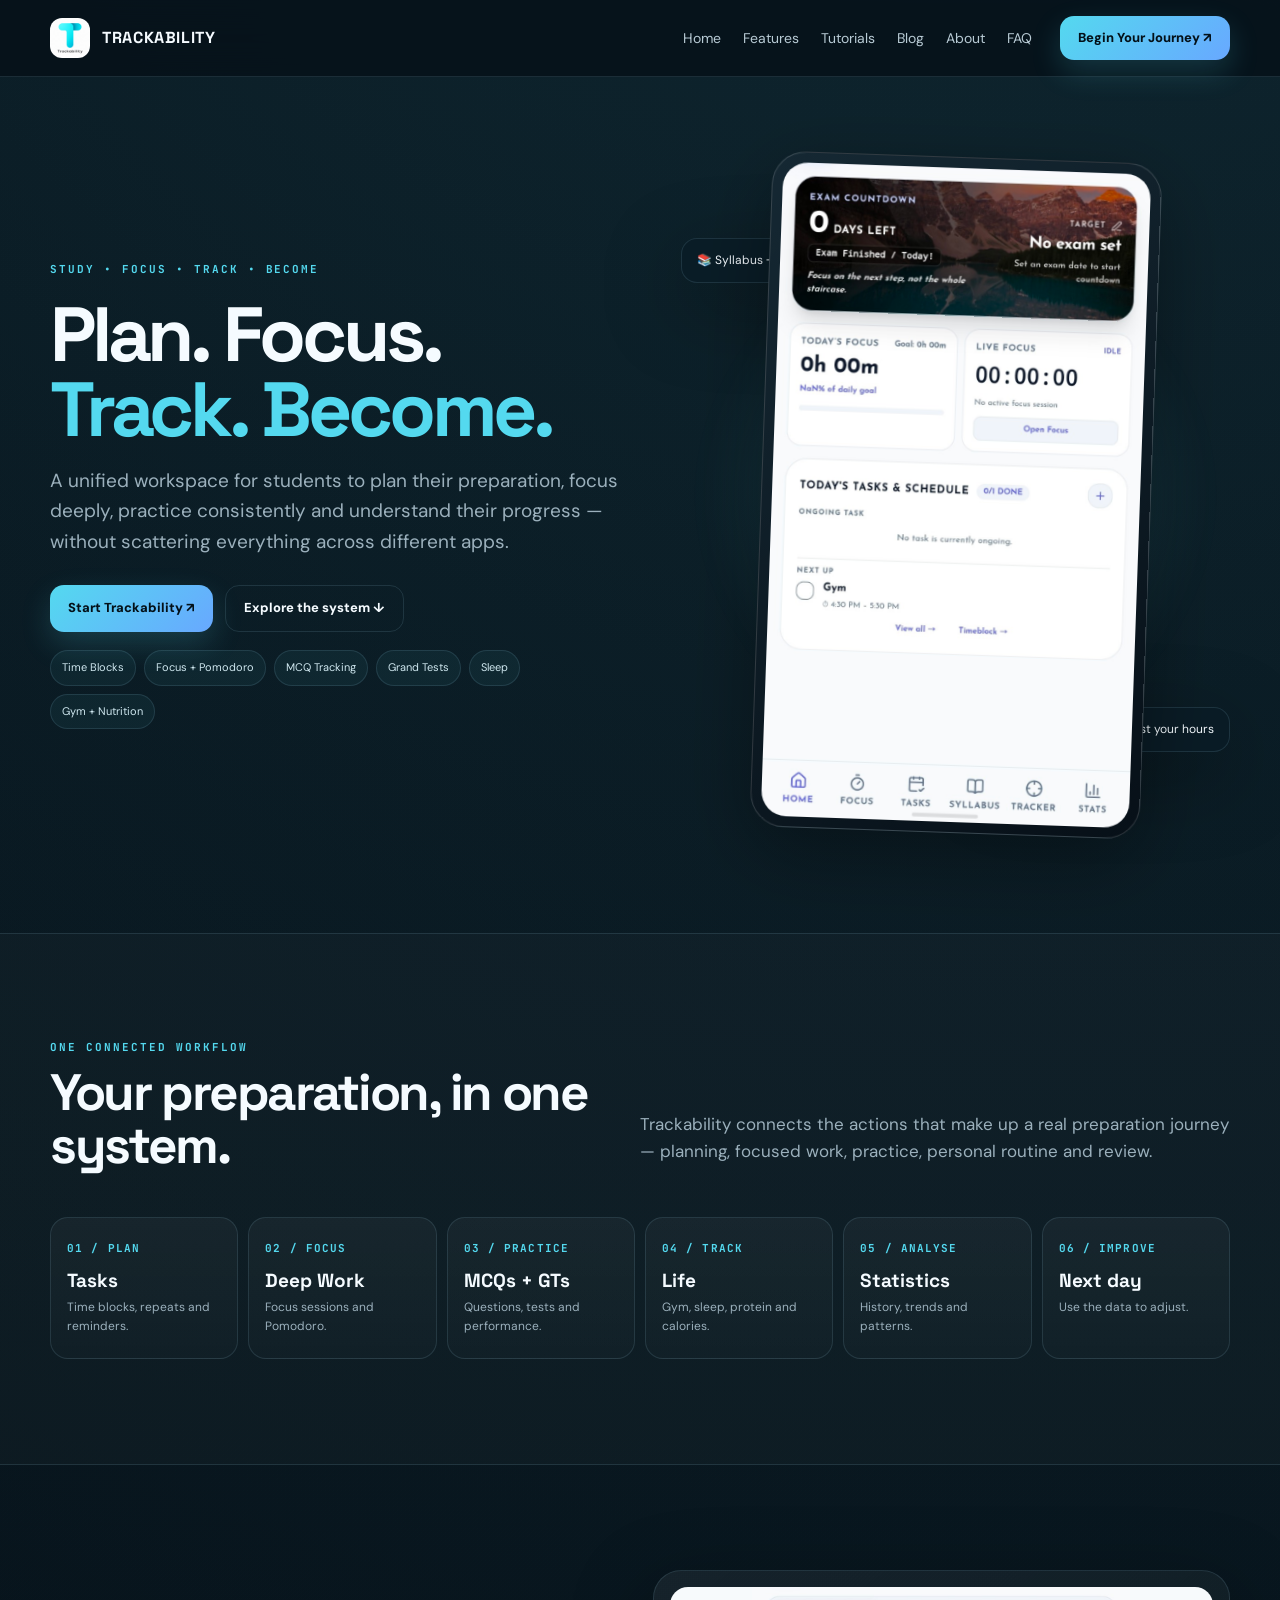
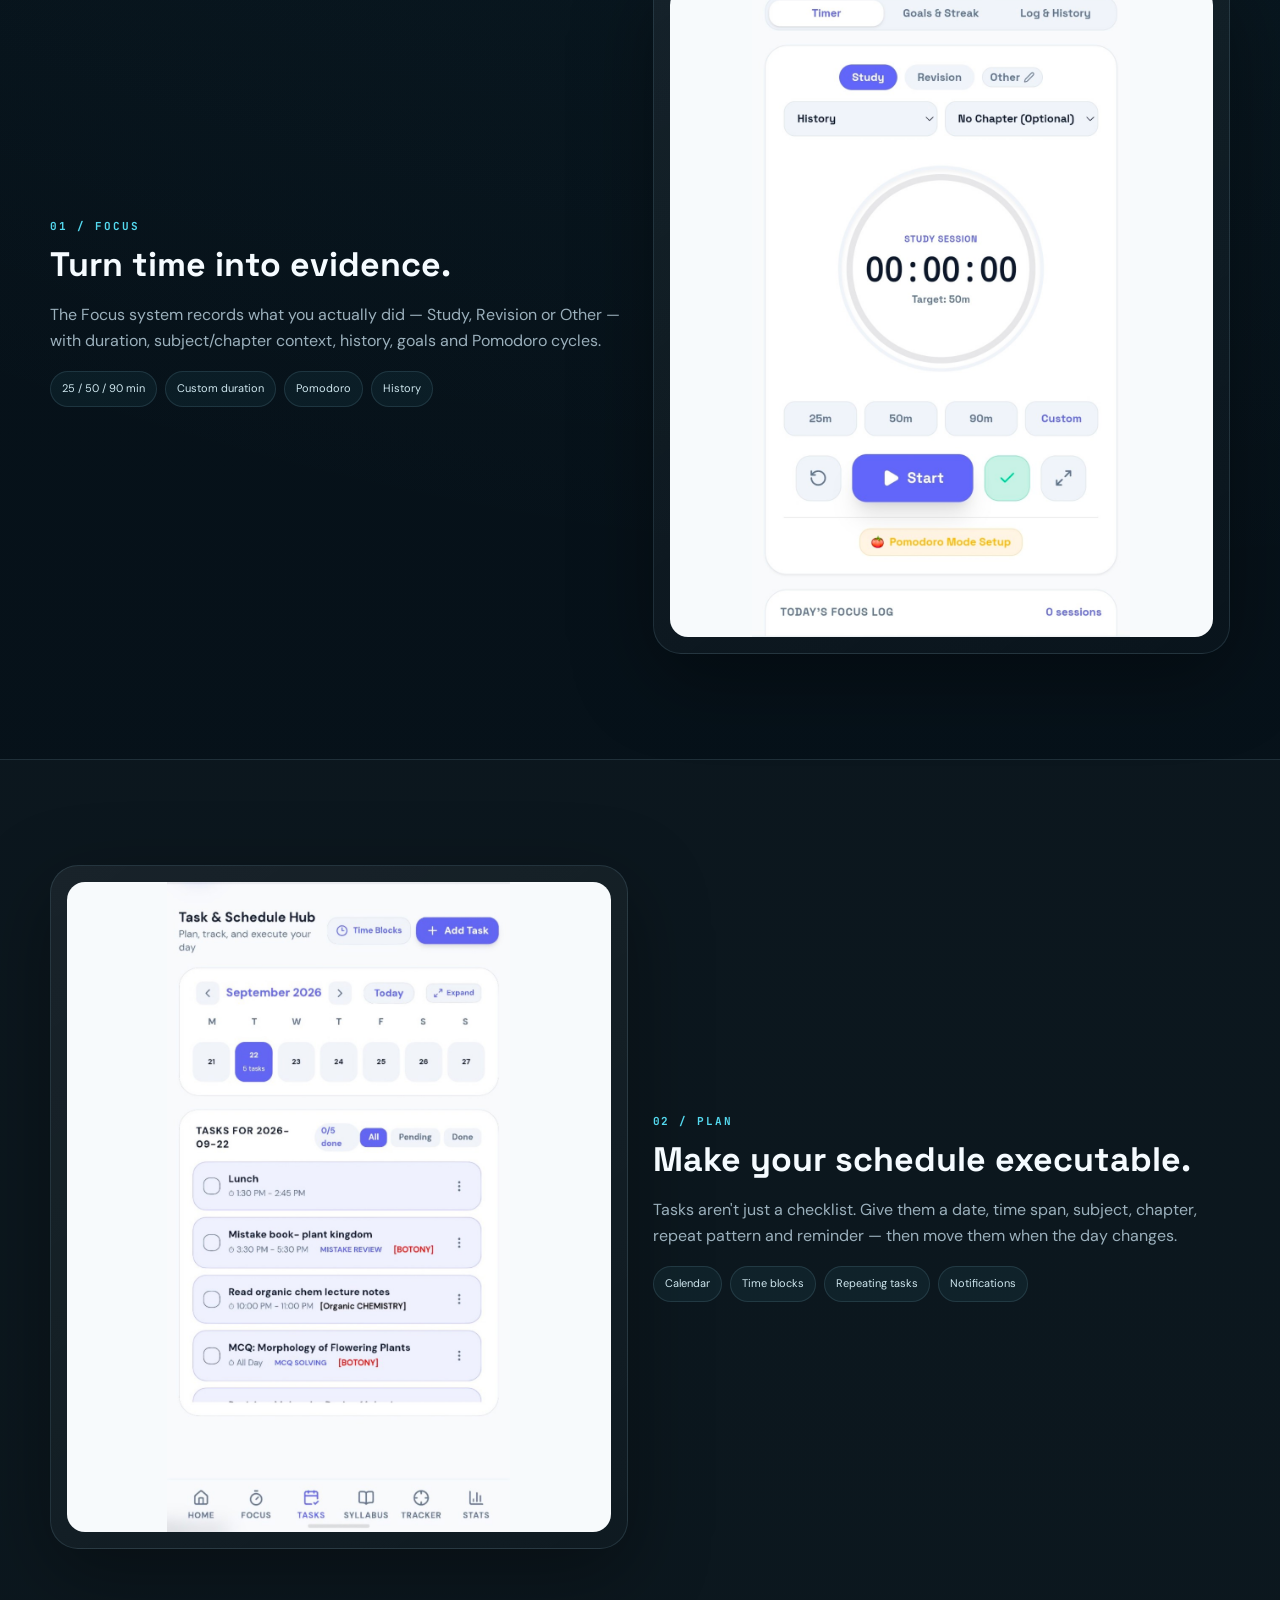
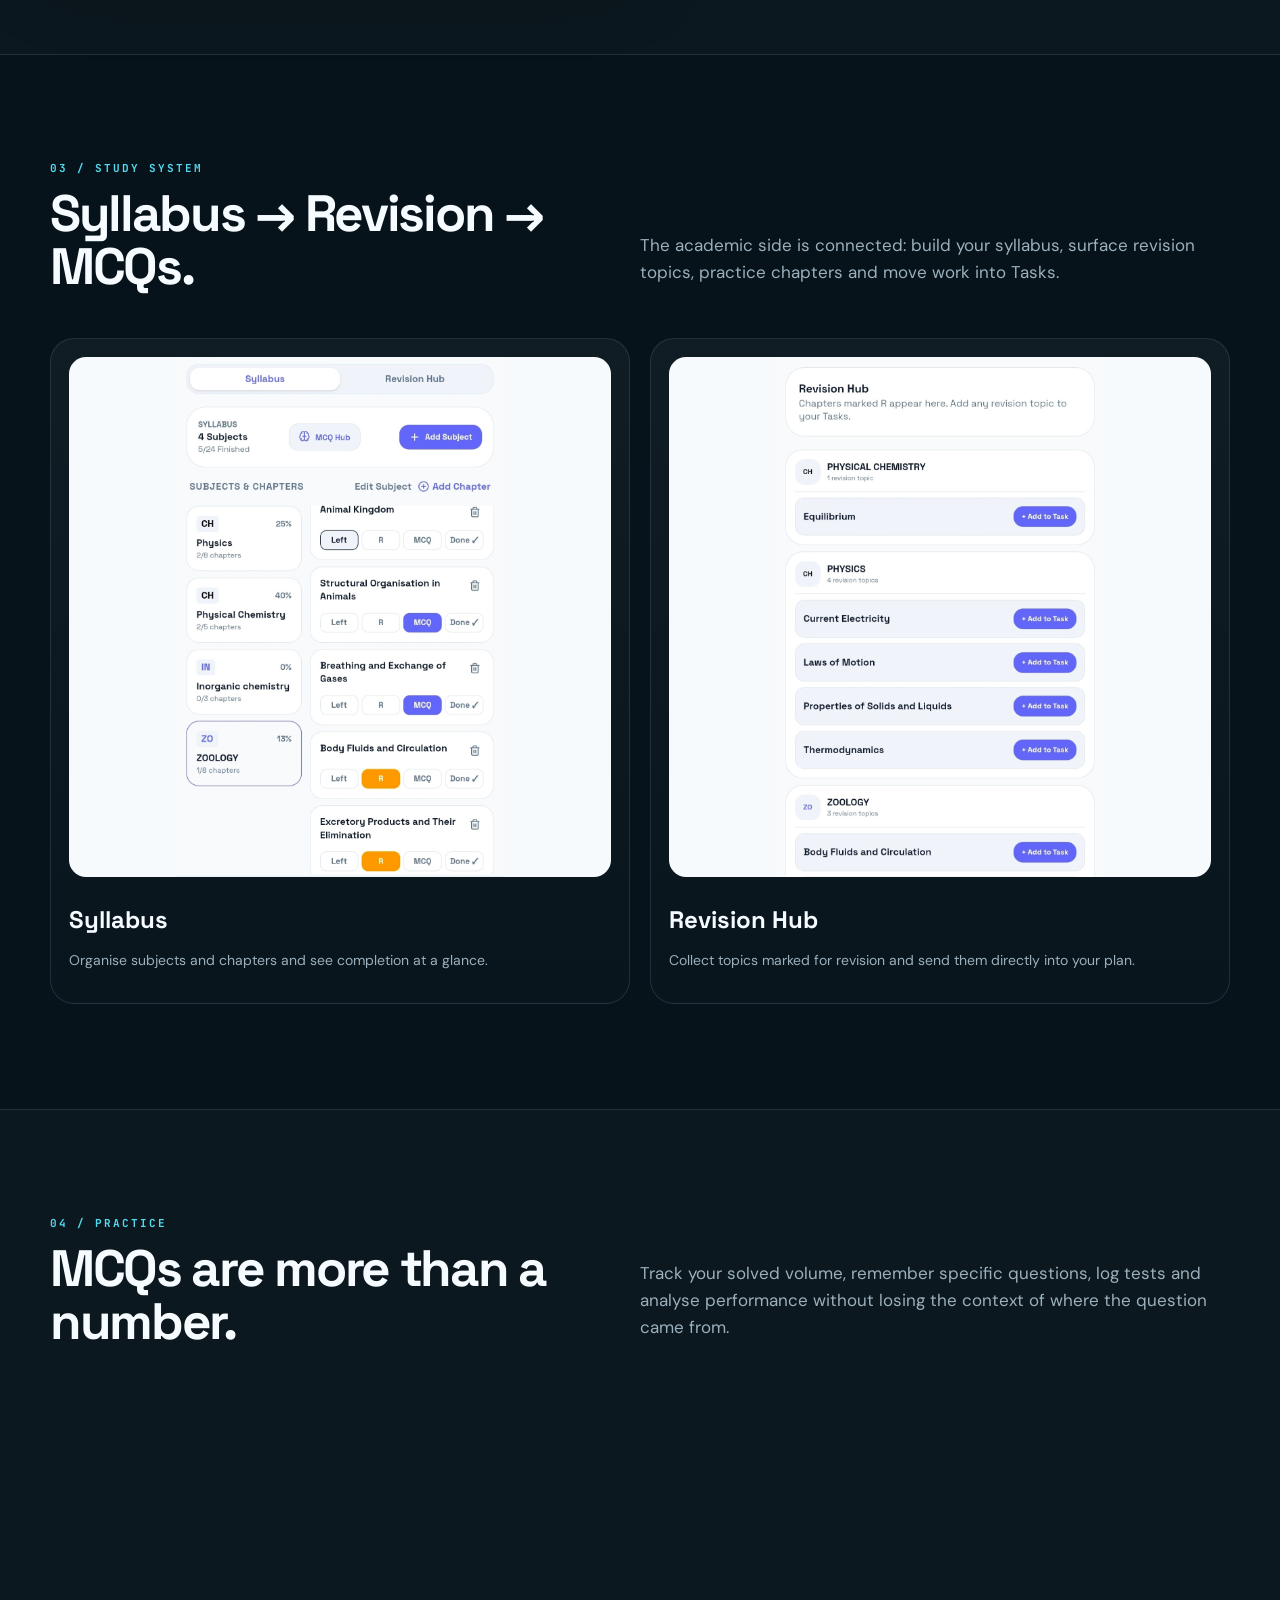
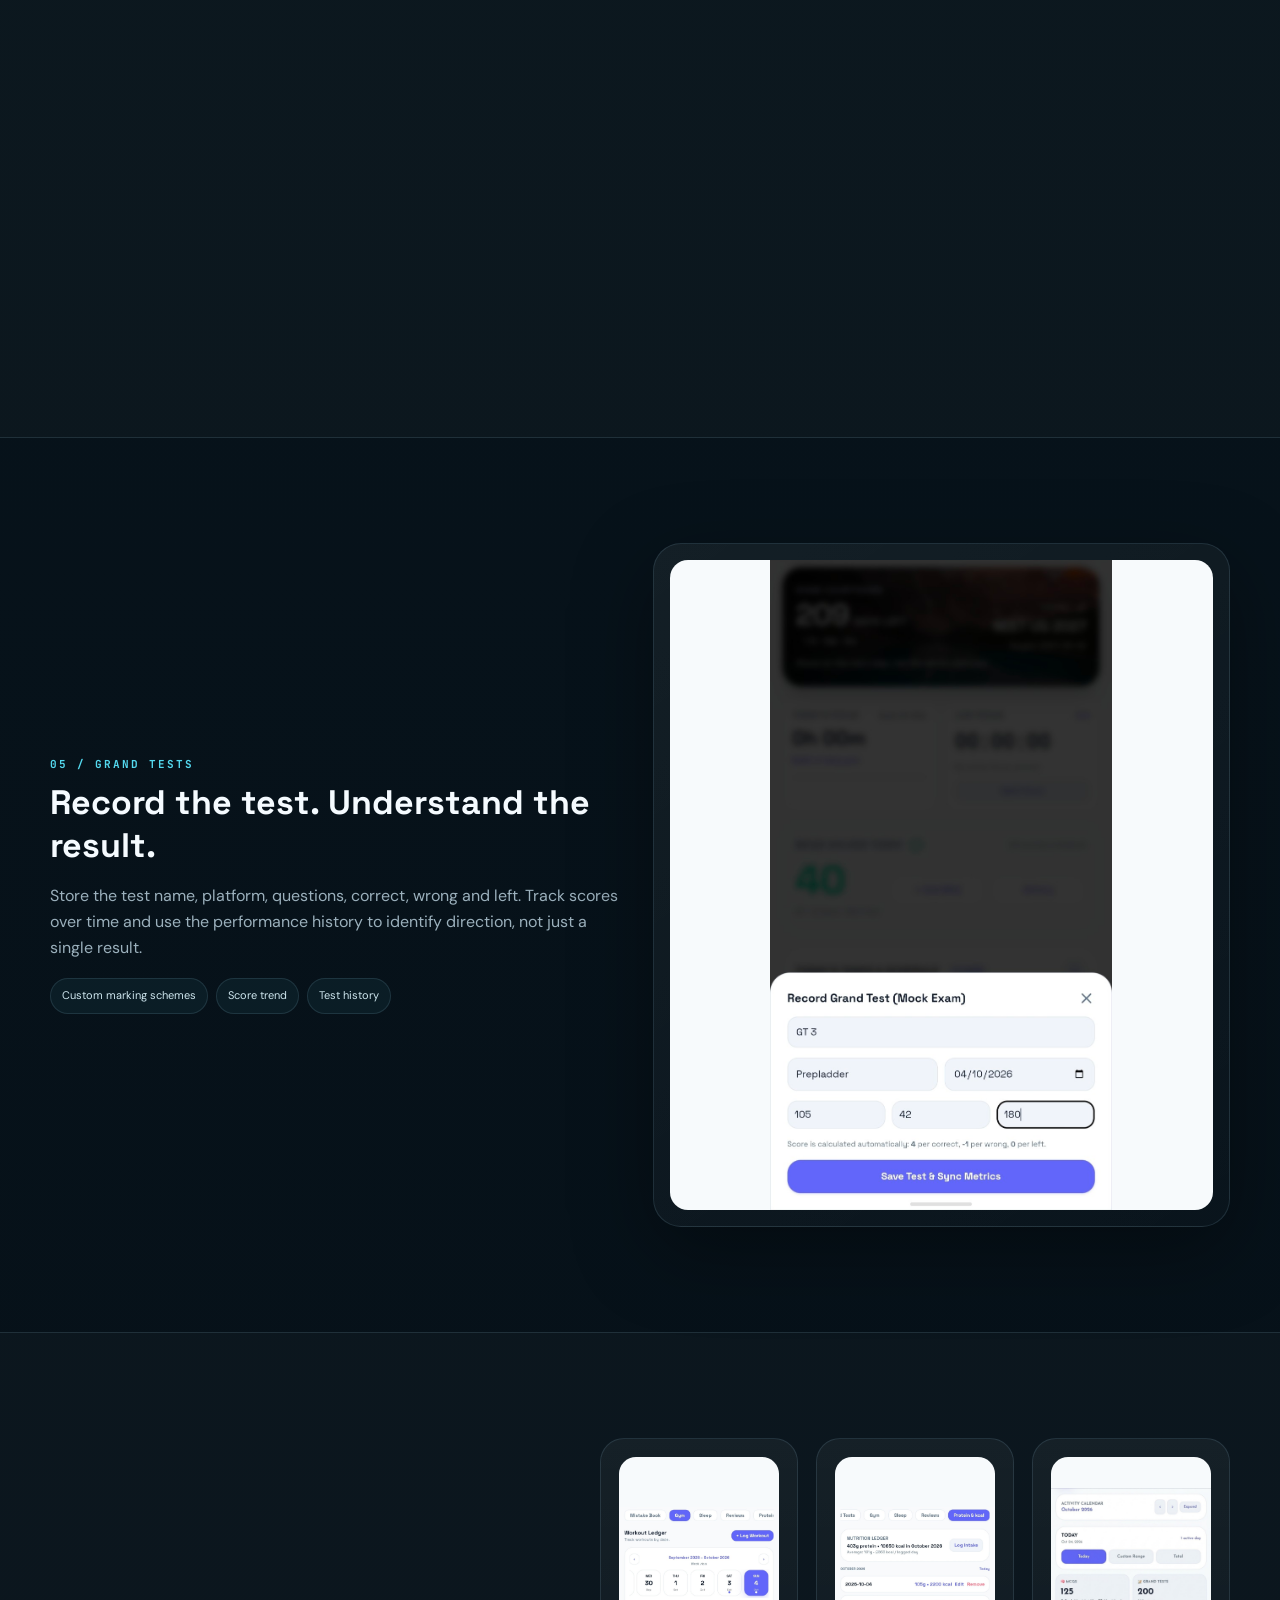
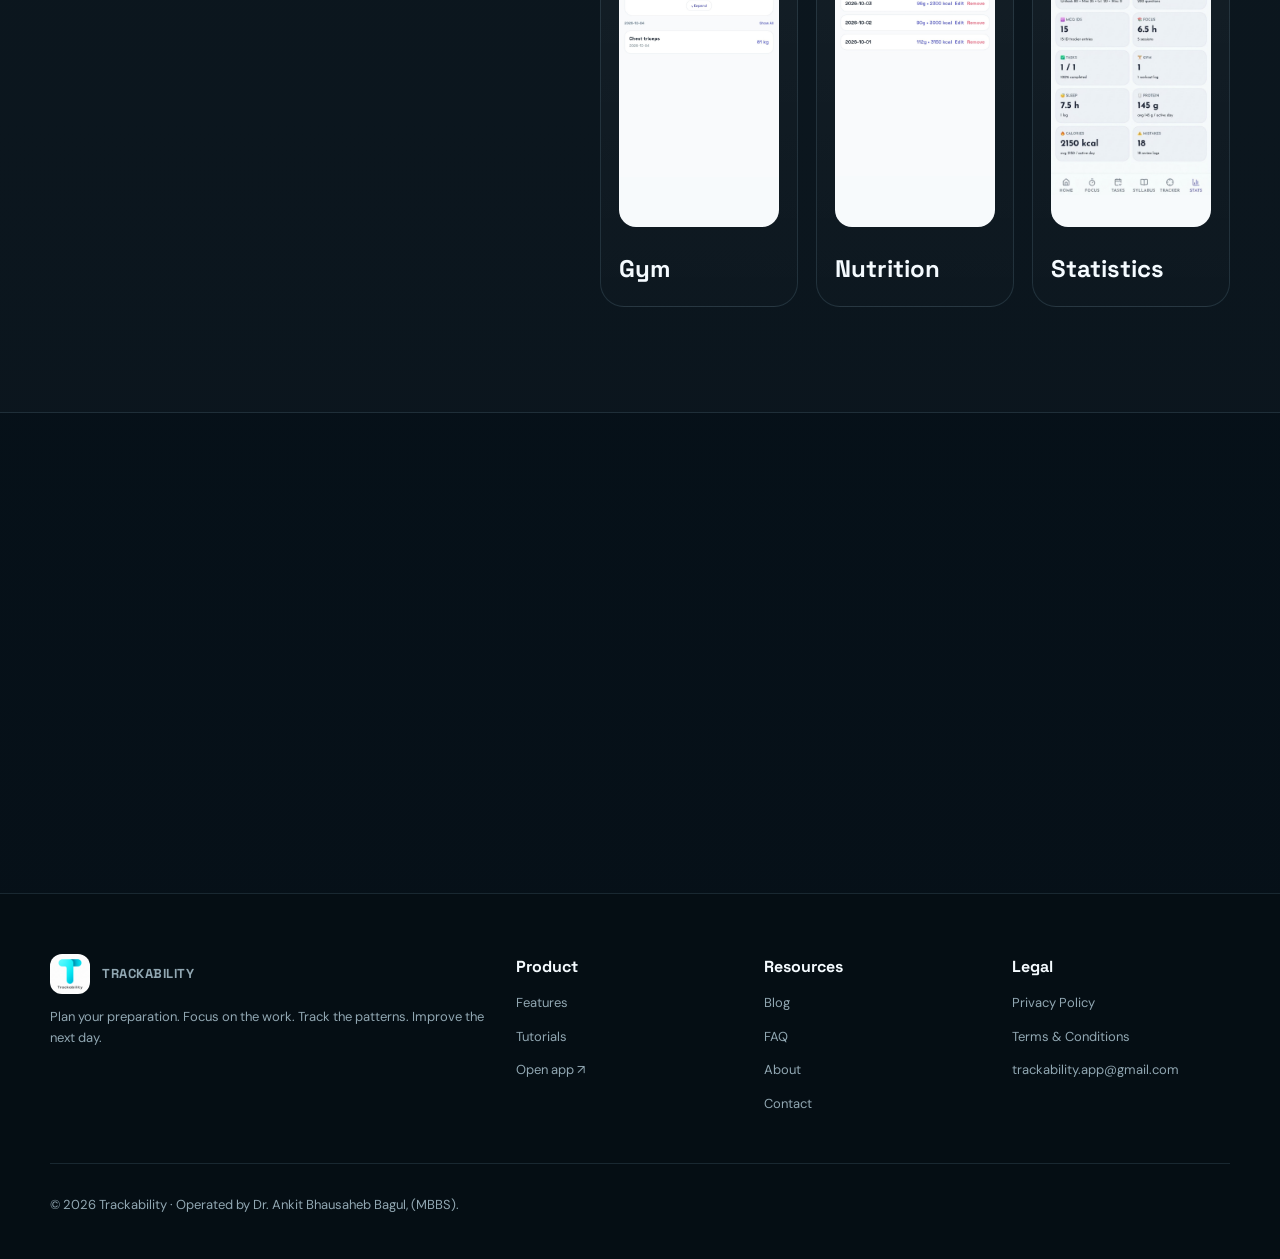
==== commit 5ac84e71: "Add files via upload" ====
--- a/index.html
+++ b/index.html
@@ -1,8 +1,9 @@
-<!doctype html><html lang="en"><head><meta charset="utf-8"><meta name="viewport" content="width=device-width,initial-scale=1"><meta name="theme-color" content="#061018"><meta name="description" content="Trackability — a unified workspace for study, productivity and personal progress."><link rel="icon" href="logo.png"><link rel="preconnect" href="https://fonts.googleapis.com"><link rel="preconnect" href="https://fonts.gstatic.com" crossorigin><link href="https://fonts.googleapis.com/css2?family=DM+Sans:wght@400;500;600;700;800&family=JetBrains+Mono:wght@500;700&family=Space+Grotesk:wght@500;600;700&display=swap" rel="stylesheet"><link rel="stylesheet" href="styles.css"><title>Plan. Focus. Track. Become. · Trackability</title></head><body><nav class="nav"><div class="wrap navin"><a class="brand" href="index.html"><img src="logo.png" alt="Trackability logo"><span>TRACKABILITY</span></a><button class="menu" aria-label="Menu">☰</button><div class="links"><a href="index.html">Home</a><a href="features.html">Features</a><a href="tutorials.html">Tutorials</a><a href="blog.html">Blog</a><a href="about.html">About</a><a href="faq.html">FAQ</a></div><a class="navcta btn primary" href="https://trackability-app.github.io/Trackability/" target="_blank" rel="noopener">Begin Your Journey ↗</a></div></nav><main><section class="wrap hero"><div class="reveal"><div class="eyebrow">Study · Focus · Track · Improve</div><h1>Plan. Focus.<br><span class="gradient">Track. Become.</span></h1><p class="lead">A unified workspace for students to plan their preparation, focus deeply, practice consistently and understand their progress.</p><div class="actions"><a class="btn primary" href="https://trackability-app.github.io/Trackability/" target="_blank">Start Trackability ↗</a><a class="btn ghost" href="features.html">Explore Features</a></div><div class="chips"><span class="chip">Time Blocks</span><span class="chip">Focus & Pomodoro</span><span class="chip">MCQ Tracking</span><span class="chip">Revision</span><span class="chip">GT Analytics</span><span class="chip">Sleep · Gym · Nutrition</span></div></div><div class="hero-art reveal"><div class="glow"></div><div class="device"><img src="dashboard.png" alt="Trackability app dashboard showcase"></div><div class="float-card"><strong>One workspace.</strong>Less switching. More visibility.</div></div></section>
-<section class="section alt"><div class="wrap"><div class="sectionhead reveal"><div><div class="eyebrow">The problem</div><h2>Your preparation shouldn't live in five different apps.</h2></div><p>Planner here. Timer there. Syllabus in a PDF. MCQs in another tracker. Gym and sleep somewhere else. Trackability brings the pieces into one connected workflow.</p></div><div class="grid"><div class="card reveal"><div class="iconbox">01</div><h3>Scattered planning</h3><p>Turn intentions into dated tasks, repeatable schedules and actual time blocks.</p></div><div class="card reveal"><div class="iconbox">02</div><h3>Scattered practice</h3><p>Keep MCQs, mini tests, Grand Tests, revision and mistakes connected to your preparation.</p></div><div class="card reveal"><div class="iconbox">03</div><h3>Scattered progress</h3><p>Study is only one part of preparation. Track sleep, gym, nutrition and long-term trends too.</p></div></div></div></section>
-<section class="section"><div class="wrap"><div class="sectionhead reveal"><div><div class="eyebrow">The ecosystem</div><h2>One preparation. One place.</h2></div><p>Trackability is designed as a loop rather than a collection of disconnected tools.</p></div><div class="workflow"><div class="step reveal"><b>01</b><strong>PLAN</strong><span>Tasks, schedules and time blocks.</span></div><div class="step reveal"><b>02</b><strong>FOCUS</strong><span>Deep work, Pomodoro and sessions.</span></div><div class="step reveal"><b>03</b><strong>PRACTICE</strong><span>MCQs, tests, revision and mistakes.</span></div><div class="step reveal"><b>04</b><strong>TRACK</strong><span>Sleep, gym, protein and calories.</span></div><div class="step reveal"><b>05</b><strong>ANALYSE</strong><span>Statistics, history and trends.</span></div><div class="step reveal"><b>06</b><strong>IMPROVE</strong><span>Use the pattern to adjust tomorrow.</span></div></div></div></section>
-<section class="section alt"><div class="wrap showcase"><div class="reveal"><div class="eyebrow">Built around the student</div><h2 style="font-family:'Space Grotesk';font-size:42px;line-height:1.08">Track the student, not just the study session.</h2><p class="lead">Your preparation has a body, a routine and a life around it. Trackability keeps those signals visible alongside academic progress.</p><div class="list"><div class="listitem"><span class="tick">✓</span><span><b>Academic</b><br><span style="color:var(--muted)">Syllabus · revision · MCQs · GTs · mistakes</span></span></div><div class="listitem"><span class="tick">✓</span><span><b>Productivity</b><br><span style="color:var(--muted)">Tasks · time blocks · focus · Pomodoro</span></span></div><div class="listitem"><span class="tick">✓</span><span><b>Personal</b><br><span style="color:var(--muted)">Sleep · gym · protein · calories</span></span></div></div><a class="btn" href="features.html">See the full feature system →</a></div><div class="reveal"><img src="branding-showcase.png" alt="Trackability app branding and interface showcase"></div></div></section>
-<section class="section"><div class="wrap"><div class="sectionhead reveal"><div><div class="eyebrow">Different exams</div><h2>Built to adapt to your preparation.</h2></div><p>Trackability currently supports NEET PG and NEET UG workflows, while the underlying approach is designed for different competitive-exam structures.</p></div><div class="grid"><div class="card reveal"><h3>NEET PG</h3><p>Revision, MCQs, Grand Tests, subject/chapter tracking and time-blocked preparation.</p></div><div class="card reveal"><h3>NEET UG</h3><p>Chapter-level syllabus, question practice, revision and consistent daily tracking.</p></div><div class="card reveal"><h3>Flexible structure</h3><p>Custom subjects, chapters and marking schemes make the system adaptable beyond one exam format.</p></div></div></div></section>
-<section class="section alt"><div class="wrap"><div class="sectionhead reveal"><div><div class="eyebrow">Why Trackability</div><h2>One workflow instead of a stack of trackers.</h2></div></div><div class="compare reveal"><table><thead><tr><th>Need</th><th>Typical setup</th><th>Trackability</th></tr></thead><tbody><tr><td>Planning</td><td>Calendar / notes</td><td>Tasks + time blocks + repeat</td></tr><tr><td>Focus</td><td>Separate timer</td><td>Focus + Pomodoro + history</td></tr><tr><td>Syllabus</td><td>PDF / checklist</td><td>Subjects + chapters + revision + MCQs</td></tr><tr><td>MCQs & tests</td><td>Separate logs</td><td>Repository + history + GT analytics</td></tr><tr><td>Personal routine</td><td>Separate habit apps</td><td>Sleep + gym + protein + calories</td></tr><tr><td>Progress</td><td>Manual review</td><td>Statistics + historical trends</td></tr></tbody></table></div></div></section>
-<section class="section"><div class="wrap"><div class="quote reveal">“Track the work. Understand the pattern. Adjust the next day.”<small>— The idea behind Trackability</small></div></div></section>
-<section class="section"><div class="wrap cta reveal"><h2>Ready to make your preparation visible?</h2><p>Open the working Trackability app and start building a preparation system around your real day.</p><a class="btn primary" href="https://trackability-app.github.io/Trackability/" target="_blank">Begin Your Journey ↗</a></div></section></main><footer class="footer"><div class="wrap footergrid"><div><a class="brand" href="index.html"><img src="logo.png" alt="Trackability"><span>TRACKABILITY</span></a><p>Plan your preparation. Focus on the work. Track the patterns. Improve the next day.</p><div class="socials"><a class="social" href="https://www.instagram.com/trackability.study?utm_source=qr&stkn=N3ZpN3V2ZmpydTVx" target="_blank" rel="noopener">IG</a><a class="social" href="https://www.facebook.com/profile.php?id=61595147847197" target="_blank" rel="noopener">f</a></div></div><div><h4>Product</h4><p><a href="features.html">Features</a></p><p><a href="tutorials.html">Tutorials</a></p><p><a href="https://trackability-app.github.io/Trackability/" target="_blank">Open app ↗</a></p></div><div><h4>Resources</h4><p><a href="blog.html">Blog</a></p><p><a href="faq.html">FAQ</a></p><p><a href="about.html">About</a></p><p><a href="contact.html">Contact</a></p></div><div><h4>Legal</h4><p><a href="privacy.html">Privacy Policy</a></p><p><a href="terms.html">Terms & Conditions</a></p><p><a href="mailto:trackability.app@gmail.com">trackability.app@gmail.com</a></p></div></div><div class="wrap" style="border-top:1px solid var(--line);margin-top:35px;padding-top:18px"><p class="notice">© <span data-year></span> Trackability · Operated by Dr. Ankit Bhausaheb Bagul, (MBBS).</p></div></footer><script src="script.js"></script></body></html>+<!doctype html><html lang="en"><head><meta charset="utf-8"><meta name="viewport" content="width=device-width,initial-scale=1"><meta name="theme-color" content="#061018"><meta name="description" content="Trackability — a unified workspace for study, productivity and personal progress."><link rel="icon" href="logo.png"><link rel="preconnect" href="https://fonts.googleapis.com"><link rel="preconnect" href="https://fonts.gstatic.com" crossorigin><link href="https://fonts.googleapis.com/css2?family=DM+Sans:wght@400;500;600;700;800&family=JetBrains+Mono:wght@500;700&family=Space+Grotesk:wght@500;600;700&display=swap" rel="stylesheet"><link rel="stylesheet" href="styles.css"><title>Plan. Focus. Track. Become. · Trackability</title></head><body><nav class="nav"><div class="wrap navin"><a class="brand" href="index.html"><img src="logo.png" alt="Trackability logo"><span>TRACKABILITY</span></a><div class="links"><a href="index.html">Home</a><a href="features.html">Features</a><a href="tutorials.html">Tutorials</a><a href="blog.html">Blog</a><a href="about.html">About</a><a href="faq.html">FAQ</a></div><button class="menu">☰</button><a class="navcta btn primary" href="https://trackability-app.github.io/Trackability/" target="_blank">Begin Your Journey ↗</a></div></nav><main><section class="hero wrap"><div class="reveal"><div class="eyebrow">Study • Focus • Track • Become</div><h1>Plan. Focus.<br><span>Track. Become.</span></h1><p>A unified workspace for students to plan their preparation, focus deeply, practice consistently and understand their progress — without scattering everything across different apps.</p><div class="actions"><a class="btn primary" href="https://trackability-app.github.io/Trackability/" target="_blank">Start Trackability ↗</a><a class="btn" href="#ecosystem">Explore the system ↓</a></div><div class="pills"><span class="pill">Time Blocks</span><span class="pill">Focus + Pomodoro</span><span class="pill">MCQ Tracking</span><span class="pill">Grand Tests</span><span class="pill">Sleep</span><span class="pill">Gym + Nutrition</span></div></div><div class="hero-shot reveal"><div class="floating f1">📚 Syllabus → Revision → MCQ</div><div class="floating f2">📊 Your progress, not just your hours</div><div class="hero-frame"><img src="home.png" alt="Actual Trackability dashboard screenshot"></div></div></section>
+<section class="section alt" id="ecosystem"><div class="wrap"><div class="section-head reveal"><div><div class="eyebrow">One connected workflow</div><h2>Your preparation, in one system.</h2></div><p class="lead">Trackability connects the actions that make up a real preparation journey — planning, focused work, practice, personal routine and review.</p></div><div class="workflow reveal"><div class="step"><b>01 / PLAN</b><strong>Tasks</strong><p>Time blocks, repeats and reminders.</p></div><div class="step"><b>02 / FOCUS</b><strong>Deep Work</strong><p>Focus sessions and Pomodoro.</p></div><div class="step"><b>03 / PRACTICE</b><strong>MCQs + GTs</strong><p>Questions, tests and performance.</p></div><div class="step"><b>04 / TRACK</b><strong>Life</strong><p>Gym, sleep, protein and calories.</p></div><div class="step"><b>05 / ANALYSE</b><strong>Statistics</strong><p>History, trends and patterns.</p></div><div class="step"><b>06 / IMPROVE</b><strong>Next day</strong><p>Use the data to adjust.</p></div></div></div></section>
+<section class="section"><div class="wrap showcase"><div class="copy reveal"><div class="eyebrow">01 / Focus</div><h3>Turn time into evidence.</h3><p>The Focus system records what you actually did — Study, Revision or Other — with duration, subject/chapter context, history, goals and Pomodoro cycles.</p><div class="pills"><span class="pill">25 / 50 / 90 min</span><span class="pill">Custom duration</span><span class="pill">Pomodoro</span><span class="pill">History</span></div></div><div class="shot-card reveal"><img src="focus.png" alt="Actual Trackability Focus Timer screenshot"></div></div></section>
+<section class="section alt"><div class="wrap showcase"><div class="shot-card reveal"><img src="tasks.png" alt="Actual Trackability Tasks and Schedule screenshot"></div><div class="copy reveal"><div class="eyebrow">02 / Plan</div><h3>Make your schedule executable.</h3><p>Tasks aren't just a checklist. Give them a date, time span, subject, chapter, repeat pattern and reminder — then move them when the day changes.</p><div class="pills"><span class="pill">Calendar</span><span class="pill">Time blocks</span><span class="pill">Repeating tasks</span><span class="pill">Notifications</span></div></div></div></section>
+<section class="section"><div class="wrap"><div class="section-head reveal"><div><div class="eyebrow">03 / Study system</div><h2>Syllabus → Revision → MCQs.</h2></div><p class="lead">The academic side is connected: build your syllabus, surface revision topics, practice chapters and move work into Tasks.</p></div><div class="duo"><div class="feature-card reveal"><img src="syllabus.png" alt="Actual Syllabus screen"><h3>Syllabus</h3><p>Organise subjects and chapters and see completion at a glance.</p></div><div class="feature-card reveal"><img src="revision.png" alt="Actual Revision Hub screen"><h3>Revision Hub</h3><p>Collect topics marked for revision and send them directly into your plan.</p></div></div></div></section>
+<section class="section alt"><div class="wrap"><div class="section-head reveal"><div><div class="eyebrow">04 / Practice</div><h2>MCQs are more than a number.</h2></div><p class="lead">Track your solved volume, remember specific questions, log tests and analyse performance without losing the context of where the question came from.</p></div><div class="grid"><div class="feature-card reveal"><img src="mcq.png" alt="Actual MCQ Hub screen"><h3>MCQ Hub</h3><p>Organise question practice by subject and chapter.</p></div><div class="feature-card reveal"><img src="mcq-ledger.png" alt="Actual MCQ history screen"><h3>MCQ History</h3><p>See daily solved activity and your accumulated practice.</p></div><div class="feature-card reveal"><img src="mcq-repository.png" alt="Actual MCQ repository screen"><h3>MCQ Repository</h3><p>Keep specific question IDs and learning notes for later.</p></div></div></div></section>
+<section class="section"><div class="wrap showcase"><div class="copy reveal"><div class="eyebrow">05 / Grand Tests</div><h3>Record the test. Understand the result.</h3><p>Store the test name, platform, questions, correct, wrong and left. Track scores over time and use the performance history to identify direction, not just a single result.</p><div class="pills"><span class="pill">Custom marking schemes</span><span class="pill">Score trend</span><span class="pill">Test history</span></div></div><div class="shot-card reveal"><img src="gt.png" alt="Actual Grand Test entry screenshot"></div></div></section>
+<section class="section alt"><div class="wrap stats-band"><div class="copy reveal"><div class="eyebrow">06 / Track the student</div><h2>Your preparation has a body too.</h2><p class="lead">Gym, sleep, protein and calories sit alongside academic progress because consistency is bigger than study hours alone.</p><a class="btn" href="features.html">See all tracking features →</a></div><div class="grid"><div class="feature-card reveal"><img src="gym.png" alt="Actual Gym tracking screen"><h3>Gym</h3></div><div class="feature-card reveal"><img src="protein.png" alt="Actual Protein tracking screen"><h3>Nutrition</h3></div><div class="feature-card reveal"><img src="stats.png" alt="Actual Statistics screen"><h3>Statistics</h3></div></div></div></section>
+<section class="cta"><div class="wrap"><div class="cta-box reveal"><div class="eyebrow">Start with what matters today</div><h2>One preparation. One place. A clearer next step.</h2><p class="lead">Open the working Trackability app and start building your own system.</p><div class="actions"><a class="btn primary" href="https://trackability-app.github.io/Trackability/" target="_blank">Begin Your Journey ↗</a><a class="btn" href="about.html">Meet the founder</a></div></div></div></section></main><footer class="footer"><div class="wrap footergrid"><div><a class="brand" href="index.html"><img src="logo.png" alt="Trackability"><span>TRACKABILITY</span></a><p>Plan your preparation. Focus on the work. Track the patterns. Improve the next day.</p></div><div><h4>Product</h4><p><a href="features.html">Features</a></p><p><a href="tutorials.html">Tutorials</a></p><p><a href="https://trackability-app.github.io/Trackability/">Open app ↗</a></p></div><div><h4>Resources</h4><p><a href="blog.html">Blog</a></p><p><a href="faq.html">FAQ</a></p><p><a href="about.html">About</a></p><p><a href="contact.html">Contact</a></p></div><div><h4>Legal</h4><p><a href="privacy.html">Privacy Policy</a></p><p><a href="terms.html">Terms & Conditions</a></p><p><a href="mailto:trackability.app@gmail.com">trackability.app@gmail.com</a></p></div></div><div class="wrap" style="border-top:1px solid var(--line);margin-top:35px;padding-top:18px"><p class="notice">© <span data-year></span> Trackability · Operated by Dr. Ankit Bhausaheb Bagul, (MBBS).</p></div></footer><script src="script.js"></script></body></html>
--- a/styles.css
+++ b/styles.css
@@ -1,5 +1,3 @@
 
-:root{--bg:#061018;--bg2:#081923;--card:rgba(13,29,40,.72);--card2:#0d202d;--text:#eefbff;--muted:#9bb0bc;--line:rgba(157,232,255,.14);--aqua:#63e6ff;--blue:#4da8ff;--green:#67e8b0;--shadow:0 24px 70px rgba(0,0,0,.35);--radius:24px;--max:1180px}
-*{box-sizing:border-box}html{scroll-behavior:smooth}body{margin:0;background:radial-gradient(circle at 80% -10%,rgba(77,168,255,.18),transparent 32%),radial-gradient(circle at 0% 20%,rgba(99,230,255,.08),transparent 28%),var(--bg);color:var(--text);font-family:'DM Sans',system-ui,sans-serif;line-height:1.6}a{color:inherit;text-decoration:none}img{max-width:100%;display:block}button{font:inherit}.wrap{width:min(calc(100% - 40px),var(--max));margin:auto}.nav{position:sticky;top:0;z-index:50;background:rgba(6,16,24,.78);backdrop-filter:blur(18px);border-bottom:1px solid var(--line)}.navin{height:74px;display:flex;align-items:center;justify-content:space-between;gap:24px}.brand{display:flex;align-items:center;gap:11px;font-weight:800;letter-spacing:-.03em}.brand img{width:36px;height:36px;object-fit:cover;border-radius:11px}.links{display:flex;gap:24px;align-items:center;font-size:14px;color:var(--muted)}.links a:hover{color:var(--text)}.navcta,.btn{display:inline-flex;align-items:center;justify-content:center;gap:8px;border-radius:14px;padding:12px 17px;border:1px solid var(--line);font-weight:800;font-size:14px;transition:.25s}.btn:hover{transform:translateY(-2px);border-color:rgba(99,230,255,.45)}.primary{background:linear-gradient(135deg,var(--aqua),var(--blue));color:#041017;border:0;box-shadow:0 12px 30px rgba(77,168,255,.18)}.ghost{background:rgba(255,255,255,.035)}.menu{display:none;background:none;border:0;color:var(--text);font-size:25px}.hero{padding:88px 0 65px;display:grid;grid-template-columns:1.02fr .98fr;align-items:center;gap:58px;min-height:720px}.eyebrow{font-size:12px;text-transform:uppercase;letter-spacing:.18em;color:var(--aqua);font-weight:900}.hero h1{font-family:'Space Grotesk',sans-serif;font-size:clamp(48px,6vw,78px);line-height:1.02;letter-spacing:-.055em;margin:16px 0 22px}.gradient{background:linear-gradient(110deg,var(--aqua),#86b9ff 52%,var(--green));-webkit-background-clip:text;background-clip:text;color:transparent}.lead{font-size:19px;color:var(--muted);max-width:650px}.actions{display:flex;flex-wrap:wrap;gap:12px;margin:30px 0}.chips{display:flex;flex-wrap:wrap;gap:8px}.chip{border:1px solid var(--line);background:rgba(255,255,255,.03);padding:7px 11px;border-radius:999px;color:#c9dbe3;font-size:12px}.hero-art{position:relative}.glow{position:absolute;inset:10% 0 10% 5%;background:radial-gradient(circle,rgba(99,230,255,.28),transparent 62%);filter:blur(22px)}.device{position:relative;border:1px solid rgba(255,255,255,.16);border-radius:34px;padding:9px;background:linear-gradient(145deg,#1b3442,#071018);box-shadow:var(--shadow);transform:rotate(1.5deg)}.device img{border-radius:26px}.float-card{position:absolute;right:-25px;bottom:28px;padding:15px 17px;border:1px solid var(--line);background:rgba(8,25,35,.9);backdrop-filter:blur(16px);border-radius:18px;box-shadow:var(--shadow);font-size:12px}.float-card strong{display:block;font-size:20px;color:var(--aqua)}.section{padding:95px 0}.section.alt{background:rgba(255,255,255,.018);border-top:1px solid rgba(255,255,255,.035);border-bottom:1px solid rgba(255,255,255,.035)}.sectionhead{display:flex;justify-content:space-between;align-items:end;gap:30px;margin-bottom:42px}.sectionhead h2,.pagehero h1{font-family:'Space Grotesk',sans-serif;font-size:clamp(32px,4vw,52px);line-height:1.06;letter-spacing:-.045em;margin:10px 0}.sectionhead p{max-width:530px;color:var(--muted)}.grid{display:grid;grid-template-columns:repeat(3,1fr);gap:16px}.card{background:linear-gradient(145deg,rgba(20,43,57,.8),rgba(8,23,32,.78));border:1px solid var(--line);border-radius:var(--radius);padding:25px;box-shadow:0 10px 40px rgba(0,0,0,.12)}.card h3{font-family:'Space Grotesk';margin:12px 0 8px;font-size:20px}.card p{color:var(--muted);font-size:14px;margin:0}.iconbox{width:44px;height:44px;border-radius:14px;display:grid;place-items:center;background:linear-gradient(135deg,rgba(99,230,255,.2),rgba(77,168,255,.08));border:1px solid rgba(99,230,255,.18);color:var(--aqua);font-weight:900}.workflow{display:grid;grid-template-columns:repeat(6,1fr);gap:10px}.step{position:relative;padding:21px 16px;border:1px solid var(--line);border-radius:20px;background:rgba(255,255,255,.025)}.step b{font-size:11px;color:var(--aqua);letter-spacing:.14em}.step strong{display:block;font-family:'Space Grotesk';font-size:19px;margin:8px 0}.step span{color:var(--muted);font-size:12px}.showcase{display:grid;grid-template-columns:1fr 1fr;gap:25px;align-items:center}.showcase img{border-radius:26px;border:1px solid var(--line);box-shadow:var(--shadow)}.list{display:grid;gap:13px;margin:22px 0}.listitem{display:flex;gap:12px;align-items:flex-start}.tick{color:var(--green);font-weight:900}.compare{overflow:auto;border:1px solid var(--line);border-radius:22px}.compare table{width:100%;border-collapse:collapse;min-width:720px}.compare th,.compare td{padding:16px;border-bottom:1px solid var(--line);text-align:left}.compare th{background:rgba(255,255,255,.035);font-size:13px}.compare td{color:var(--muted);font-size:13px}.compare td:first-child{color:var(--text);font-weight:800}.quote{border-left:3px solid var(--aqua);padding:12px 0 12px 20px;font-size:22px;font-family:'Space Grotesk';line-height:1.35}.quote small{display:block;color:var(--muted);font-family:'DM Sans';font-size:12px;margin-top:10px}.pagehero{padding:82px 0 35px;max-width:800px}.pagehero p{font-size:18px;color:var(--muted)}.tutorial{display:grid;grid-template-columns:230px 1fr;gap:25px}.side{position:sticky;top:98px;height:max-content;display:grid;gap:8px}.side a{padding:11px 13px;border:1px solid var(--line);border-radius:12px;color:var(--muted);font-size:13px}.side a:hover{color:var(--text);border-color:rgba(99,230,255,.35)}.article{display:grid;gap:22px}.article h2{font-family:'Space Grotesk';font-size:28px;margin:0}.article h3{font-size:18px;margin:0}.shot{border:1px solid var(--line);border-radius:22px;padding:10px;background:#07141d}.shot img{border-radius:15px}.number{width:34px;height:34px;border-radius:50%;background:rgba(99,230,255,.14);color:var(--aqua);display:grid;place-items:center;font-weight:900;flex:none}.stepblock{display:flex;gap:14px}.stepblock p{color:var(--muted);margin:0}.bloggrid{display:grid;grid-template-columns:repeat(3,1fr);gap:16px}.post{display:flex;flex-direction:column;min-height:250px}.tag{color:var(--aqua);font-size:11px;font-weight:900;text-transform:uppercase;letter-spacing:.12em}.post h3{font-family:'Space Grotesk';font-size:22px}.post .meta{color:var(--muted);font-size:12px;margin-top:auto}.faq{display:grid;gap:10px}.faq details{border:1px solid var(--line);border-radius:17px;padding:17px 19px;background:rgba(255,255,255,.025)}.faq summary{cursor:pointer;font-weight:800}.faq p{color:var(--muted);margin:13px 0 0;font-size:14px}.legal h2{font-family:'Space Grotesk';margin-top:40px}.legal h3{font-size:18px;margin-top:28px}.legal p,.legal li{color:var(--muted);font-size:14px}.legal ul{padding-left:20px}.testimonial{min-height:270px}.notice{font-size:12px;color:#aebfc8}.footer{padding:60px 0 30px;border-top:1px solid var(--line);background:#040c12}.footergrid{display:grid;grid-template-columns:2fr 1fr 1fr 1fr;gap:35px}.footer h4{margin:0 0 13px}.footer a,.footer p{color:var(--muted);font-size:13px}.footer a:hover{color:var(--text)}.socials{display:flex;gap:8px}.social{width:38px;height:38px;border:1px solid var(--line);border-radius:12px;display:grid;place-items:center}.reveal{opacity:0;transform:translateY(22px);transition:opacity .7s ease,transform .7s ease}.reveal.visible{opacity:1;transform:none}.counter{font-family:'JetBrains Mono',monospace;color:var(--aqua);font-size:30px}.cta{padding:70px 30px;text-align:center;border:1px solid var(--line);border-radius:30px;background:radial-gradient(circle at 50% 0,rgba(99,230,255,.15),transparent 55%),rgba(255,255,255,.025)}.cta h2{font-family:'Space Grotesk';font-size:42px;line-height:1.05;margin:0 0 12px}.cta p{color:var(--muted);max-width:620px;margin:0 auto 24px}.mobile-nav{display:none}
-@media(max-width:900px){.links{display:none}.menu{display:block}.navcta{display:none}.hero{grid-template-columns:1fr;padding-top:58px;min-height:auto}.hero-art{max-width:680px;margin:auto}.grid,.bloggrid{grid-template-columns:1fr 1fr}.workflow{grid-template-columns:repeat(3,1fr)}.showcase{grid-template-columns:1fr}.tutorial{grid-template-columns:1fr}.side{position:static;display:flex;overflow:auto}.side a{white-space:nowrap}.footergrid{grid-template-columns:1fr 1fr}}
-@media(max-width:600px){.wrap{width:min(calc(100% - 28px),var(--max))}.navin{height:66px}.hero h1{font-size:45px}.lead{font-size:16px}.section{padding:70px 0}.sectionhead{display:block}.grid,.bloggrid{grid-template-columns:1fr}.workflow{grid-template-columns:1fr 1fr}.float-card{right:8px;bottom:10px}.cta h2{font-size:32px}.footergrid{grid-template-columns:1fr}.actions .btn{width:100%}.pagehero{padding-top:58px}}
+:root{--bg:#061018;--bg2:#081720;--card:#0b1b25;--card2:#0e222d;--line:rgba(168,231,255,.12);--text:#f5fbff;--muted:#9bb0bc;--aqua:#54d9ef;--blue:#63a8ff;--green:#55e6ad;--shadow:0 24px 80px rgba(0,0,0,.35)}
+*{box-sizing:border-box}html{scroll-behavior:smooth}body{margin:0;background:radial-gradient(circle at 80% -10%,rgba(84,217,239,.13),transparent 35%),linear-gradient(180deg,var(--bg),#07131b 55%,#061018);color:var(--text);font-family:'DM Sans',sans-serif;line-height:1.6}a{color:inherit;text-decoration:none}.wrap{width:min(1180px,calc(100% - 40px));margin:auto}.nav{position:sticky;top:0;z-index:20;background:rgba(6,16,24,.78);backdrop-filter:blur(18px);border-bottom:1px solid var(--line)}.navin{height:76px;display:flex;align-items:center;gap:28px}.brand{display:flex;align-items:center;gap:12px;font-family:'Space Grotesk';font-weight:700;letter-spacing:.04em}.brand img{width:40px;height:40px;border-radius:12px;object-fit:cover;background:white}.links{display:flex;gap:22px;margin-left:auto;color:#b8cbd5;font-size:14px}.links a:hover{color:white}.btn{display:inline-flex;align-items:center;justify-content:center;padding:12px 18px;border-radius:14px;border:1px solid var(--line);font-weight:800;font-size:13px;transition:.25s}.btn:hover{transform:translateY(-2px);border-color:rgba(84,217,239,.35)}.primary{background:linear-gradient(135deg,#54d9ef,#68a8ff);color:#031018;border:0;box-shadow:0 12px 30px rgba(84,217,239,.18)}.menu{display:none;background:none;border:0;color:white;font-size:27px;margin-left:auto}.hero{min-height:calc(100vh - 76px);display:grid;grid-template-columns:1.02fr .98fr;gap:60px;align-items:center;padding:80px 0 100px}.eyebrow{font-family:'JetBrains Mono';font-size:11px;letter-spacing:.18em;color:var(--aqua);text-transform:uppercase;font-weight:700}.hero h1{font:700 clamp(48px,6vw,82px)/.98 'Space Grotesk';letter-spacing:-.055em;margin:18px 0}.hero h1 span{color:var(--aqua)}.hero p{font-size:19px;color:var(--muted);max-width:650px}.actions{display:flex;gap:12px;flex-wrap:wrap;margin-top:28px}.hero-shot{position:relative;display:flex;justify-content:center}.hero-shot:before{content:'';position:absolute;inset:10% -5%;background:radial-gradient(circle,rgba(84,217,239,.25),transparent 62%);filter:blur(15px)}.hero-frame{position:relative;width:min(390px,85%);padding:10px;border:1px solid rgba(255,255,255,.16);border-radius:34px;background:linear-gradient(145deg,#152833,#071018);box-shadow:var(--shadow);transform:rotate(2deg)}.hero-frame img{width:100%;display:block;border-radius:25px}.floating{position:absolute;padding:12px 15px;border:1px solid var(--line);background:rgba(10,28,38,.88);backdrop-filter:blur(12px);border-radius:16px;box-shadow:var(--shadow);font-size:12px}.f1{top:12%;left:0}.f2{bottom:12%;right:0}.section{padding:105px 0}.section.alt{background:rgba(255,255,255,.018);border-top:1px solid var(--line);border-bottom:1px solid var(--line)}.section-head{display:flex;justify-content:space-between;gap:30px;align-items:end;margin-bottom:35px}.section h2{font:700 clamp(32px,4vw,54px)/1.03 'Space Grotesk';letter-spacing:-.045em;margin:10px 0}.lead{color:var(--muted);max-width:590px;font-size:17px}.workflow{display:grid;grid-template-columns:repeat(6,1fr);gap:10px}.step{padding:22px 16px;border:1px solid var(--line);border-radius:18px;background:linear-gradient(180deg,rgba(255,255,255,.04),rgba(255,255,255,.015));min-height:130px}.step b{display:block;font-family:'JetBrains Mono';font-size:11px;color:var(--aqua);letter-spacing:.1em}.step strong{display:block;font:700 19px 'Space Grotesk';margin-top:10px}.step p{font-size:12px;color:var(--muted);margin:5px 0 0}.showcase{display:grid;grid-template-columns:1fr 1fr;gap:25px;align-items:center}.shot-card{border:1px solid var(--line);background:linear-gradient(145deg,rgba(255,255,255,.055),rgba(255,255,255,.015));border-radius:28px;padding:16px;box-shadow:var(--shadow)}.shot-card img{width:100%;display:block;border-radius:18px;max-height:650px;object-fit:contain;background:#f7fafc}.copy h3{font:700 34px 'Space Grotesk';margin:8px 0}.copy p{color:var(--muted);font-size:16px}.pills{display:flex;gap:8px;flex-wrap:wrap;margin-top:18px}.pill{padding:8px 11px;border-radius:999px;border:1px solid var(--line);background:rgba(84,217,239,.06);font-size:11px;color:#cfe7ef}.grid{display:grid;grid-template-columns:repeat(3,1fr);gap:18px}.feature-card{border:1px solid var(--line);background:linear-gradient(180deg,rgba(255,255,255,.045),rgba(255,255,255,.012));border-radius:24px;padding:18px;transition:.25s}.feature-card:hover{transform:translateY(-5px);border-color:rgba(84,217,239,.35)}.feature-card img{width:100%;height:370px;object-fit:contain;background:#f7fafc;border-radius:17px;margin-bottom:15px}.feature-card h3{font:700 24px 'Space Grotesk';margin:4px 0}.feature-card p{color:var(--muted);font-size:14px}.duo{display:grid;grid-template-columns:1fr 1fr;gap:20px}.duo .feature-card img{height:520px}.timeline{display:grid;grid-template-columns:repeat(3,1fr);gap:16px}.timeline .feature-card img{height:500px}.stats-band{display:grid;grid-template-columns:1fr 1.2fr;gap:25px;align-items:center}.stats-band img{max-height:650px}.cta{padding:80px 0}.cta-box{padding:60px;border:1px solid rgba(84,217,239,.22);border-radius:32px;background:radial-gradient(circle at 85% 20%,rgba(84,217,239,.15),transparent 35%),linear-gradient(135deg,#0b202b,#0a151c)}.cta-box h2{max-width:800px}.footer{padding:60px 0 30px;border-top:1px solid var(--line);background:#050e14}.footergrid{display:grid;grid-template-columns:2fr 1fr 1fr 1fr;gap:30px}.footer p,.footer a{color:#91a7b2;font-size:13px}.footer h4{font-family:'Space Grotesk';margin:0 0 10px}.legal{max-width:900px}.legal h2{font-size:27px;margin-top:42px}.legal h3{font-size:18px;margin-top:25px}.legal p,.legal li{color:#a8bac4}.pagehero{padding:90px 0 35px}.pagehero h1{font:700 clamp(44px,6vw,70px) 'Space Grotesk';letter-spacing:-.05em;margin:15px 0}.tutorial{display:grid;grid-template-columns:1fr 1fr;gap:25px;align-items:start;margin-bottom:55px}.tutorial img{width:100%;max-height:700px;object-fit:contain;background:#f7fafc;border-radius:24px;border:1px solid var(--line)}.tutorial h3{font:700 30px 'Space Grotesk'}.tutorial ol{padding-left:20px;color:#b4c6ce}.tutorial li{margin:13px 0}.faq-item{border:1px solid var(--line);border-radius:18px;margin:10px 0;overflow:hidden;background:rgba(255,255,255,.025)}.faq-q{width:100%;background:none;border:0;color:white;text-align:left;padding:19px;font-weight:800;font-size:15px;display:flex;justify-content:space-between}.faq-a{display:none;padding:0 19px 19px;color:var(--muted)}.faq-item.open .faq-a{display:block}.blog-grid{display:grid;grid-template-columns:repeat(3,1fr);gap:18px}.blog-card{border:1px solid var(--line);border-radius:22px;padding:24px;background:linear-gradient(145deg,rgba(255,255,255,.045),rgba(255,255,255,.012))}.blog-card .tag{color:var(--aqua);font:700 10px 'JetBrains Mono';letter-spacing:.12em}.blog-card h3{font:700 24px 'Space Grotesk';line-height:1.15}.blog-card p{color:var(--muted);font-size:14px}.contact{display:grid;grid-template-columns:1fr 1fr;gap:25px}.contact-card{border:1px solid var(--line);border-radius:24px;padding:30px;background:rgba(255,255,255,.025)}.notice{color:#718691;font-size:12px}.reveal{opacity:0;transform:translateY(22px);transition:.7s ease}.reveal.visible{opacity:1;transform:none}@media(max-width:850px){.links,.navcta{display:none}.menu{display:block}.hero{grid-template-columns:1fr;padding-top:55px}.hero-shot{order:-1}.hero-frame{width:min(360px,88%)}.workflow{grid-template-columns:repeat(2,1fr)}.showcase,.stats-band,.duo,.tutorial,.contact{grid-template-columns:1fr}.grid,.blog-grid{grid-template-columns:1fr 1fr}.footergrid{grid-template-columns:1fr 1fr}.section{padding:75px 0}.section-head{display:block}.timeline{grid-template-columns:1fr}.floating{display:none}}@media(max-width:520px){.wrap{width:min(100% - 26px,1180px)}.grid,.blog-grid,.workflow{grid-template-columns:1fr}.hero h1{font-size:49px}.hero p{font-size:16px}.section h2{font-size:35px}.feature-card img,.duo .feature-card img,.timeline .feature-card img{height:430px}.cta-box{padding:35px 24px}.footergrid{grid-template-columns:1fr}.navin{height:68px}}
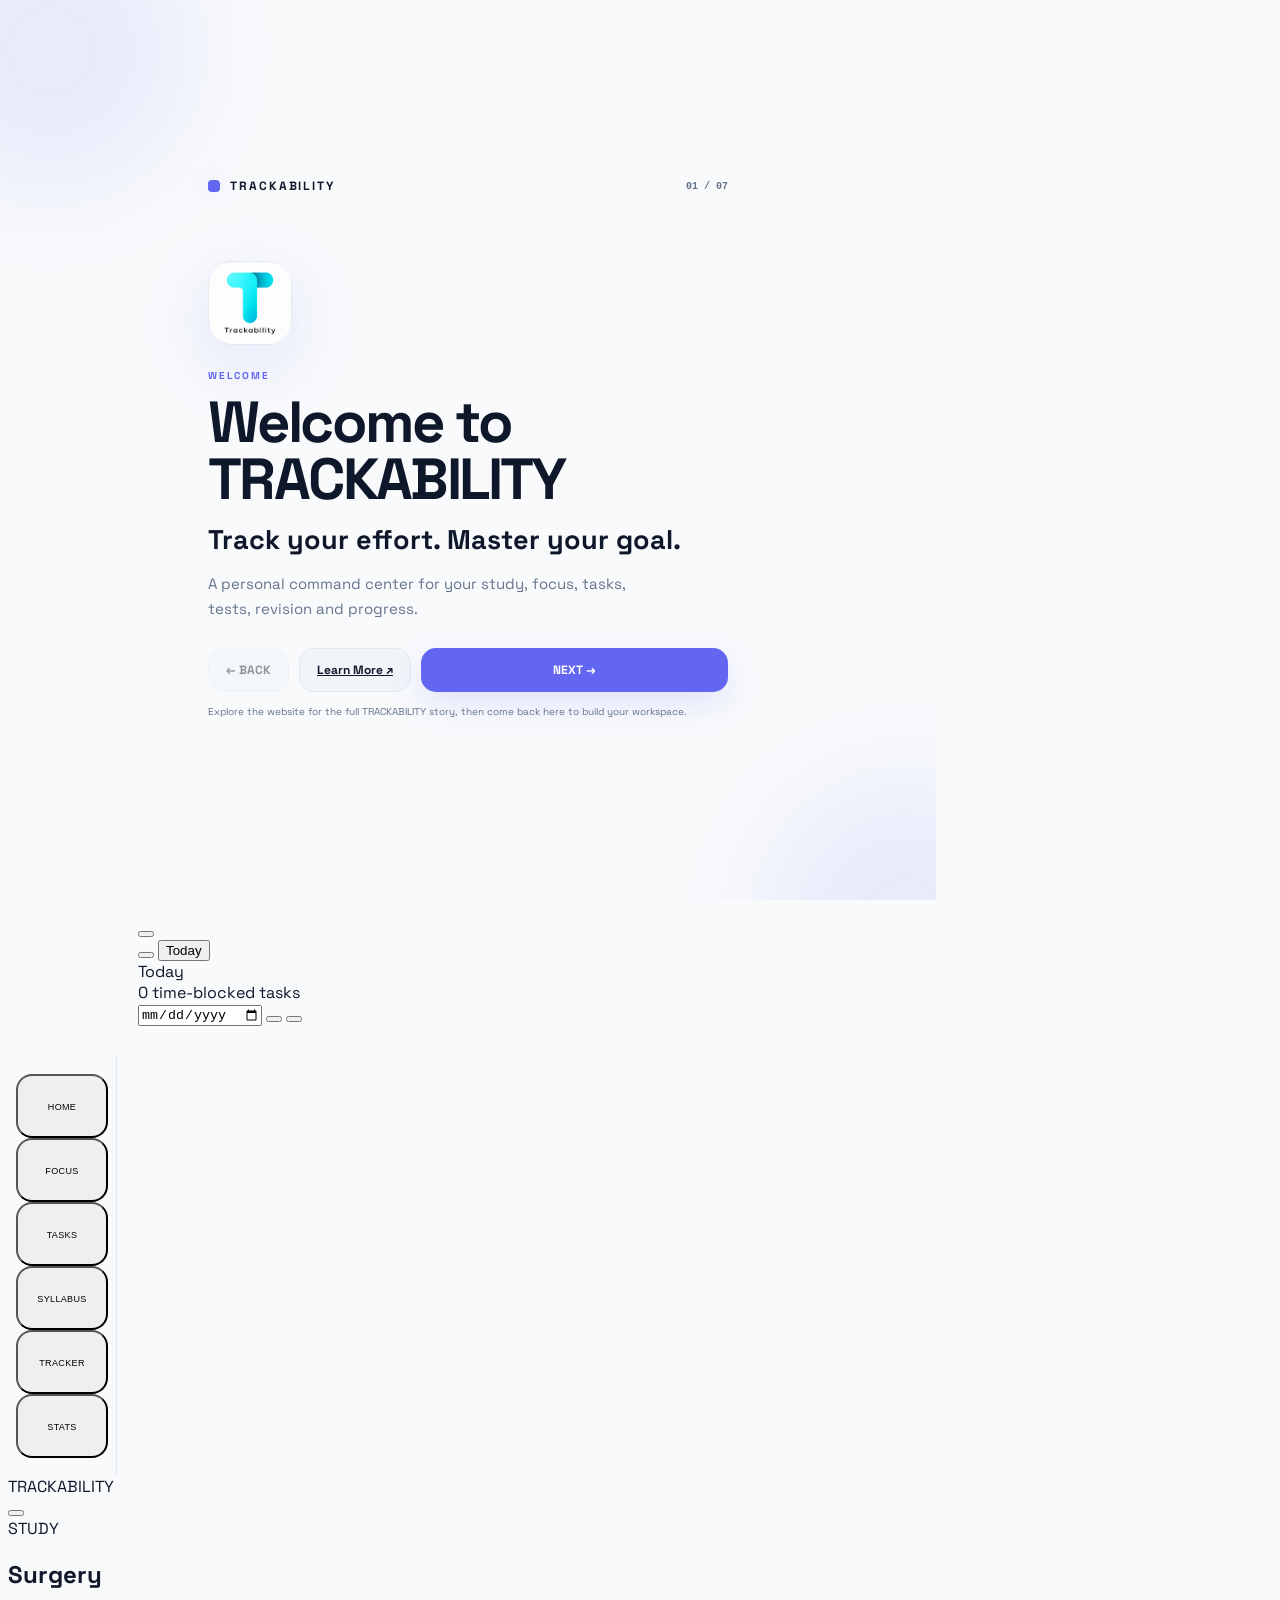
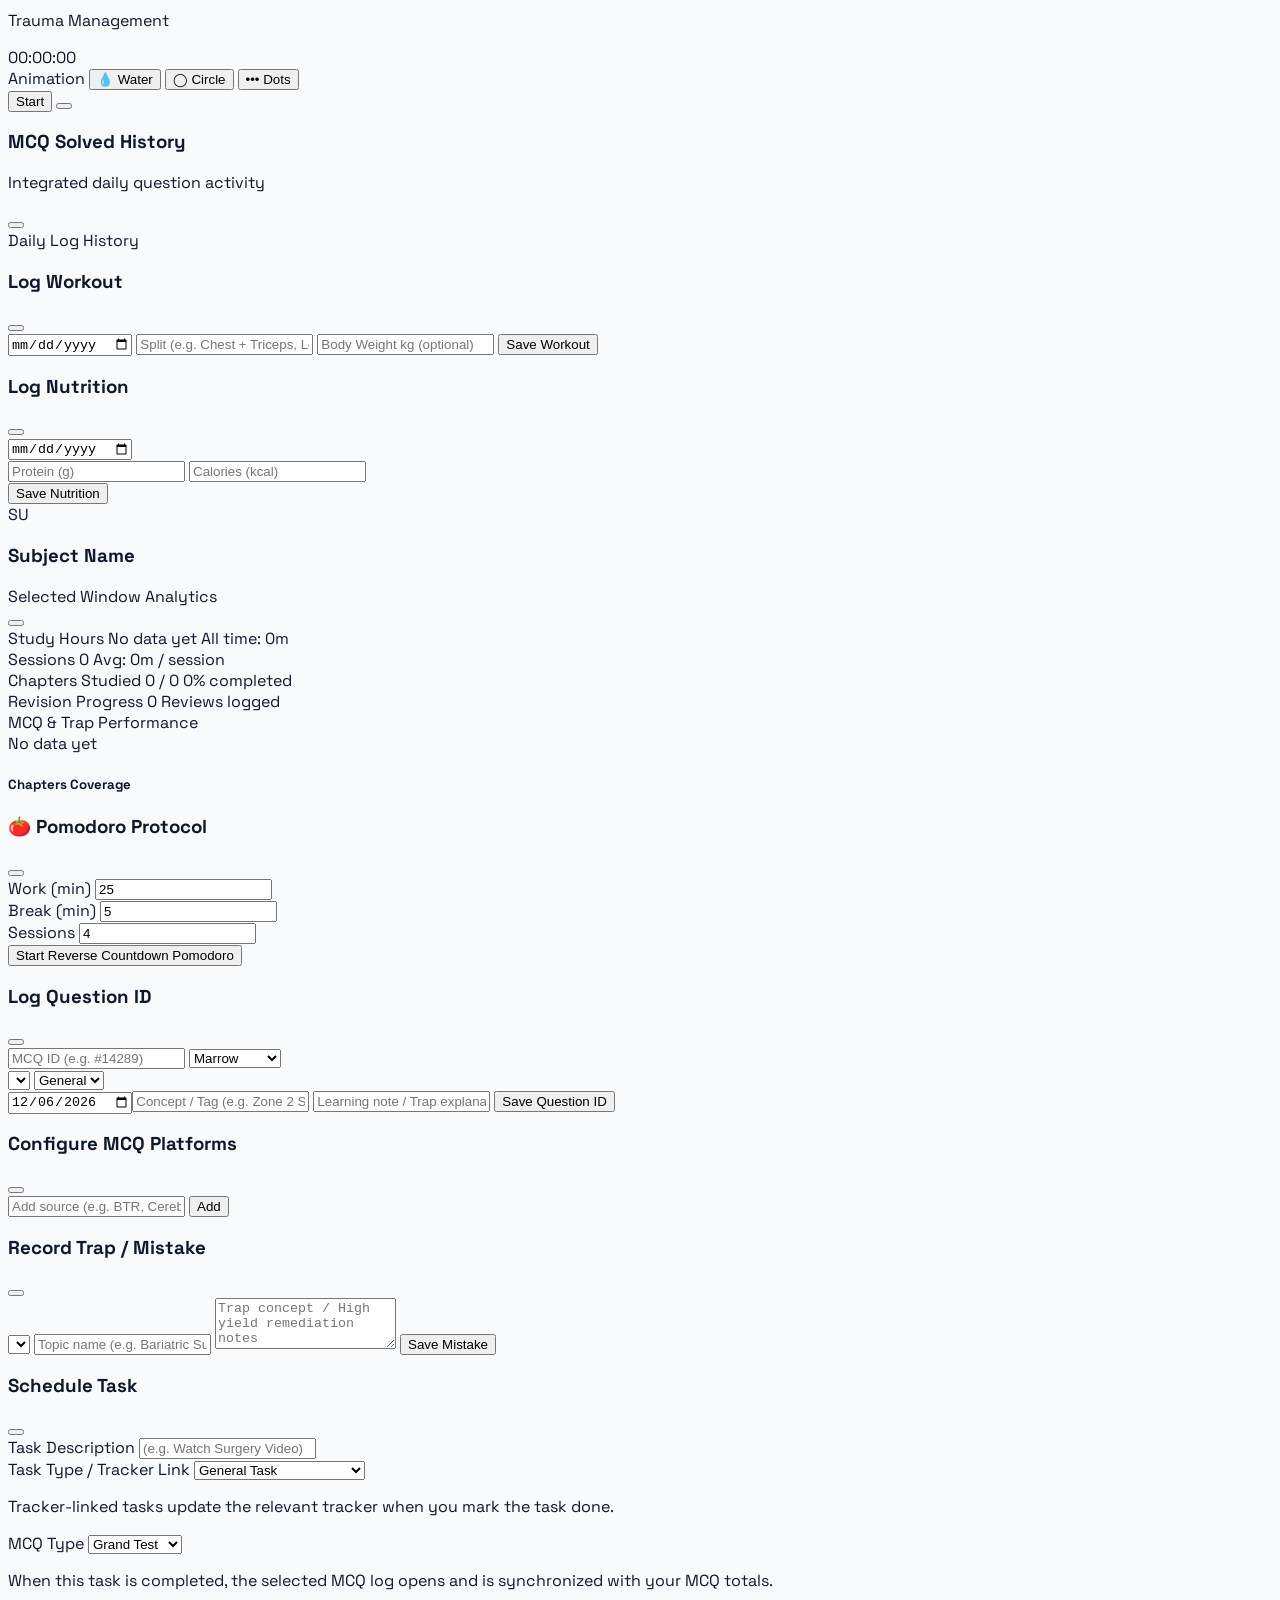
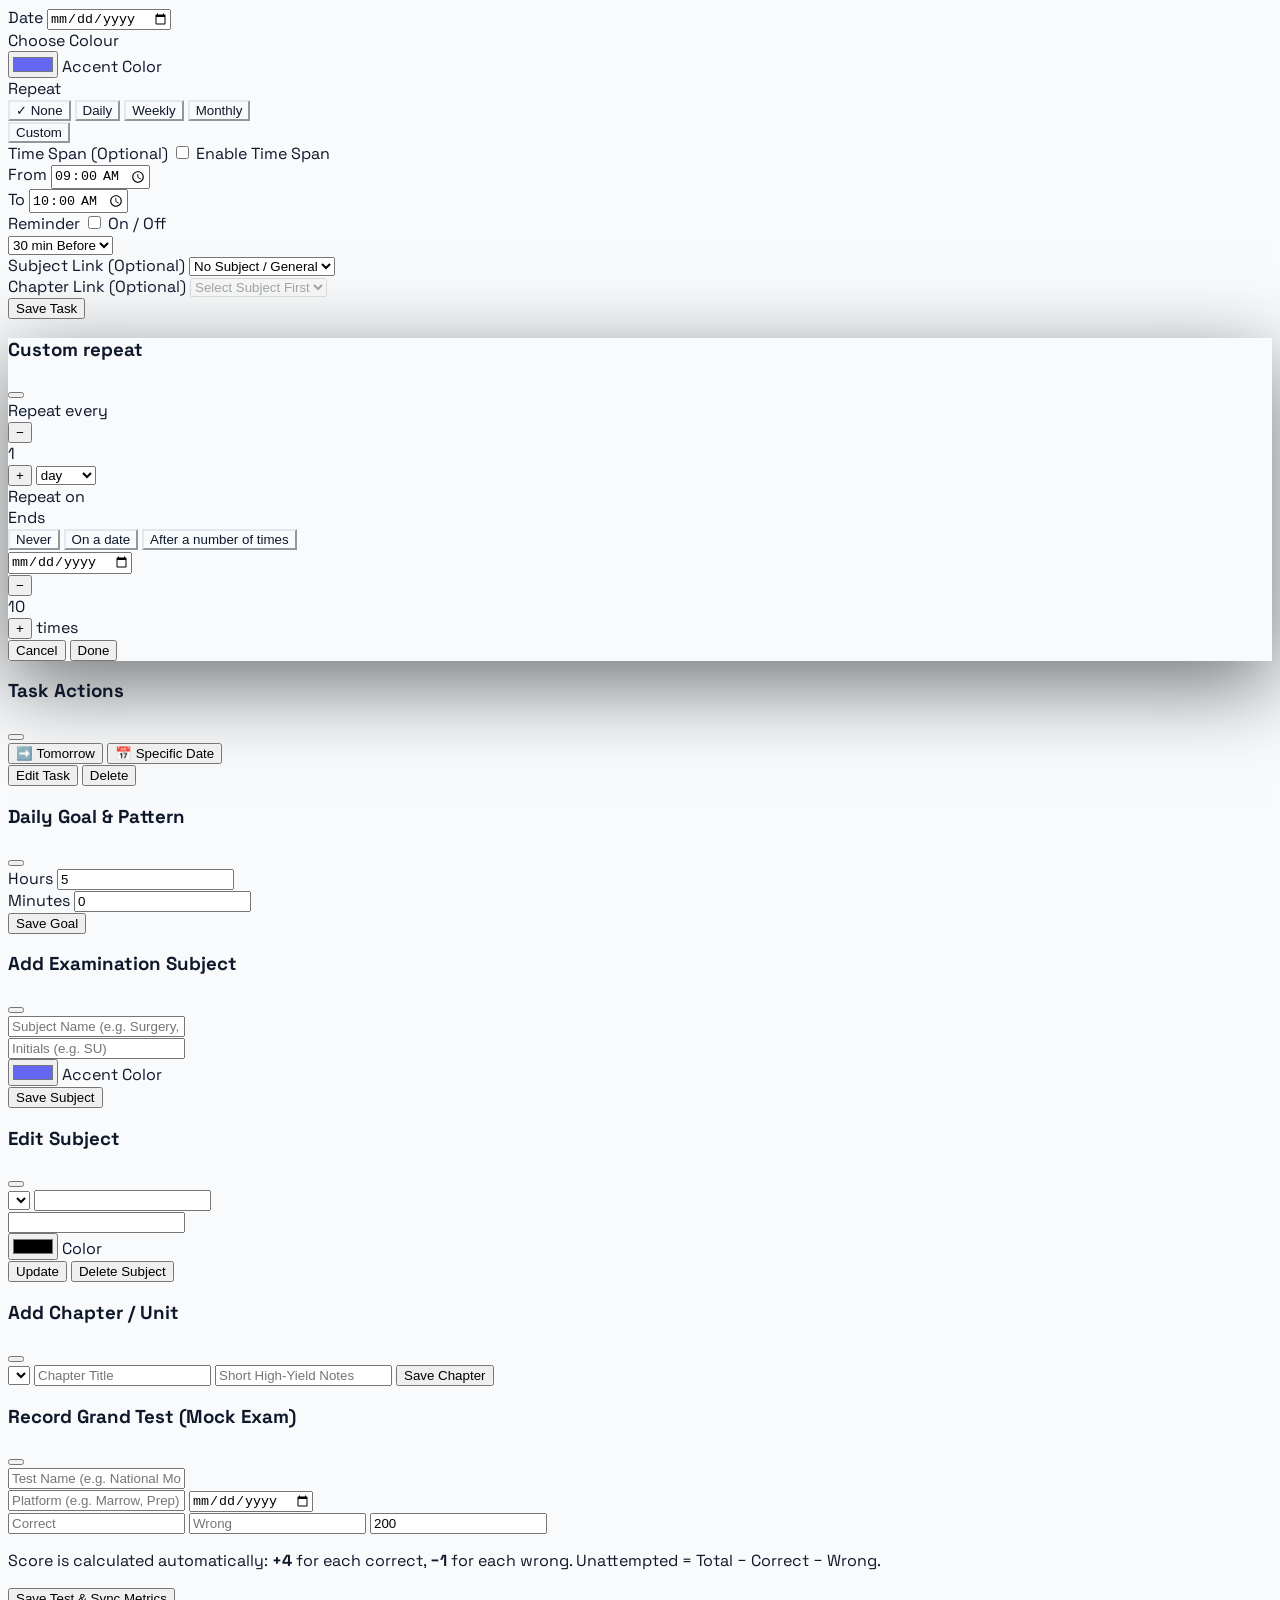
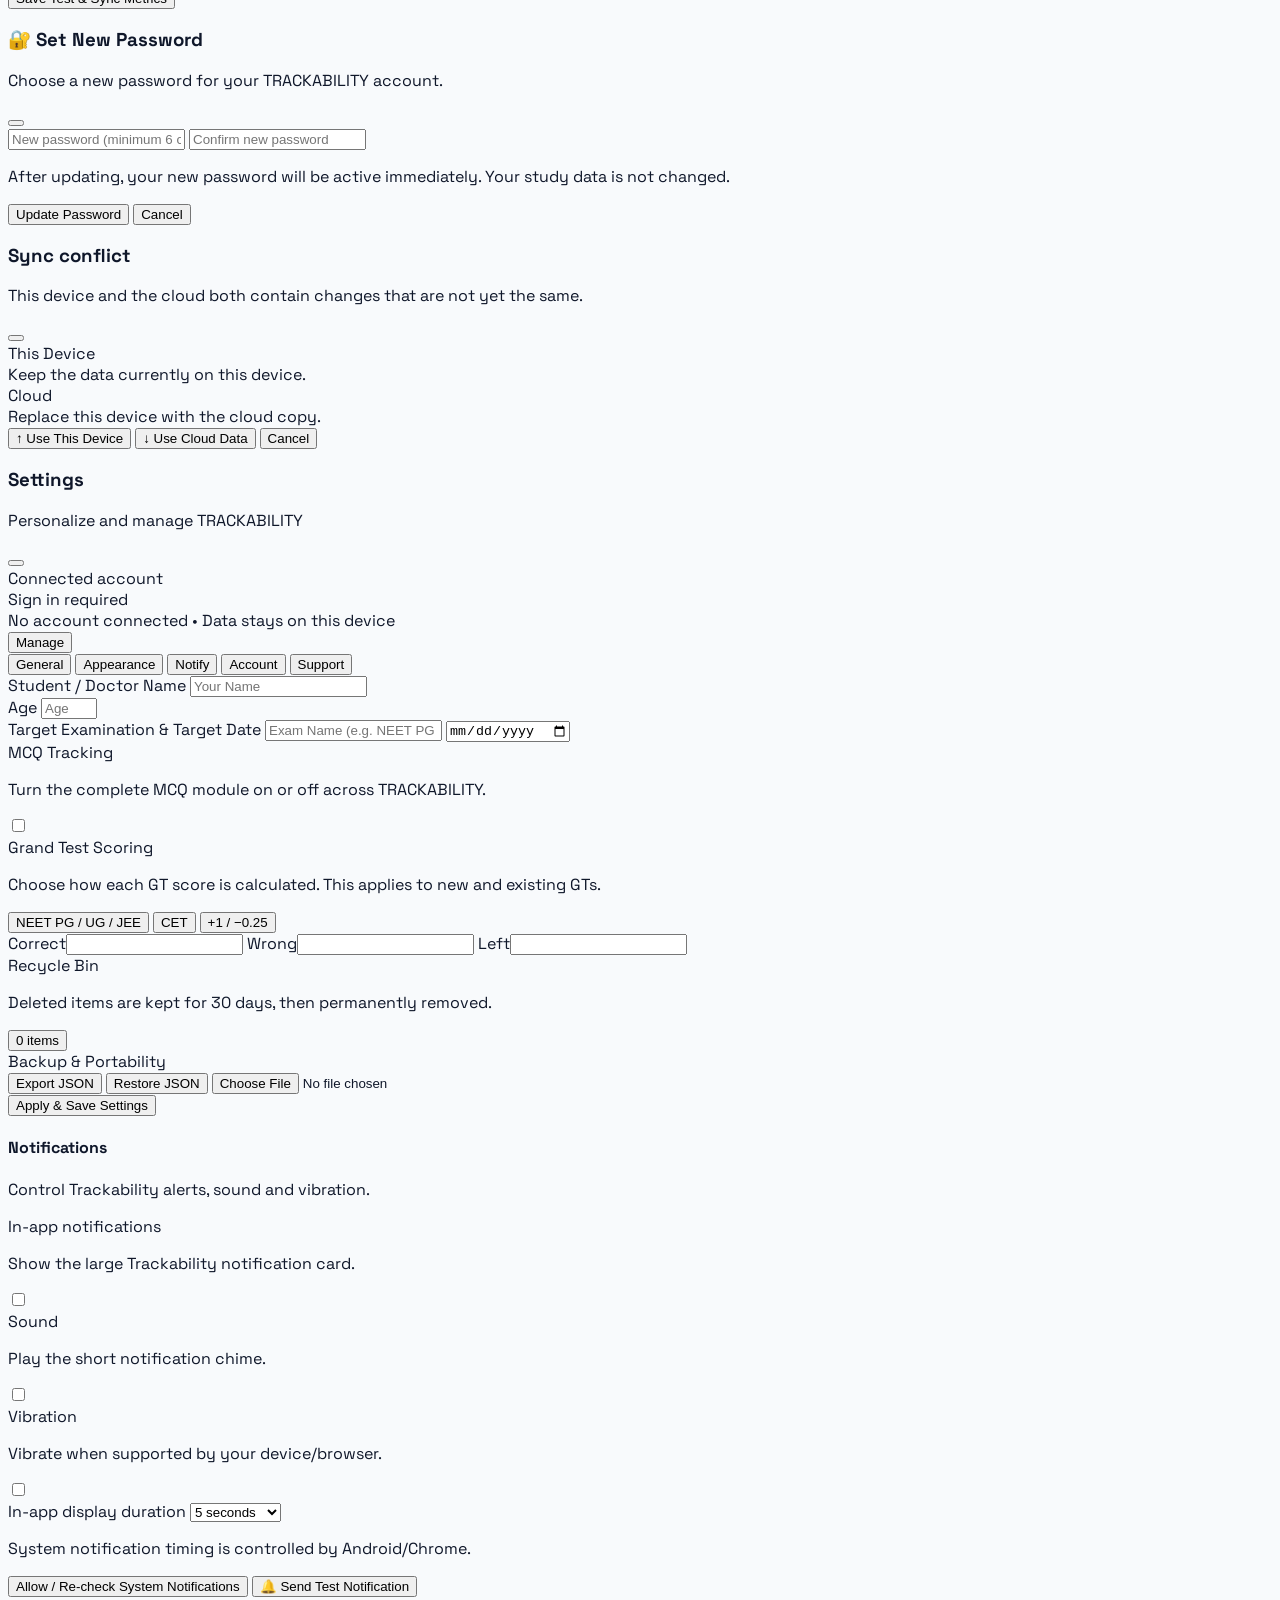
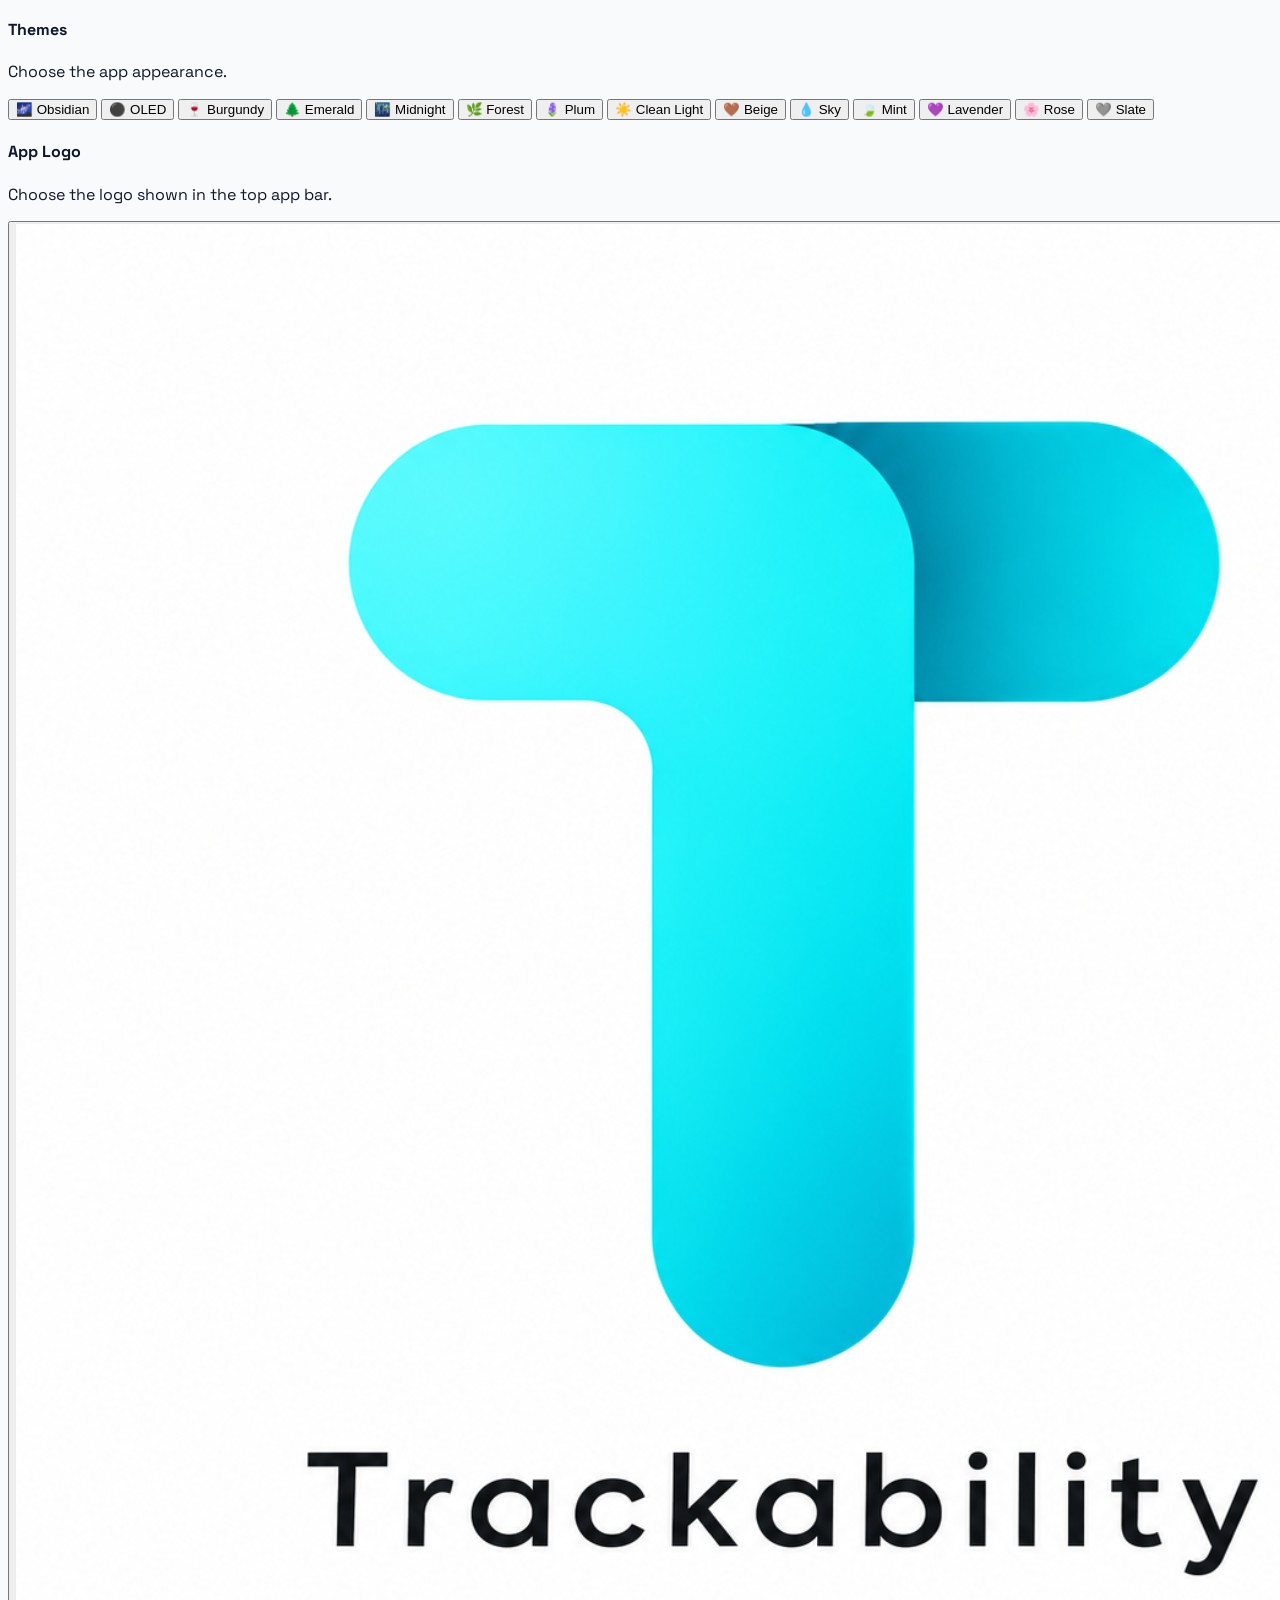
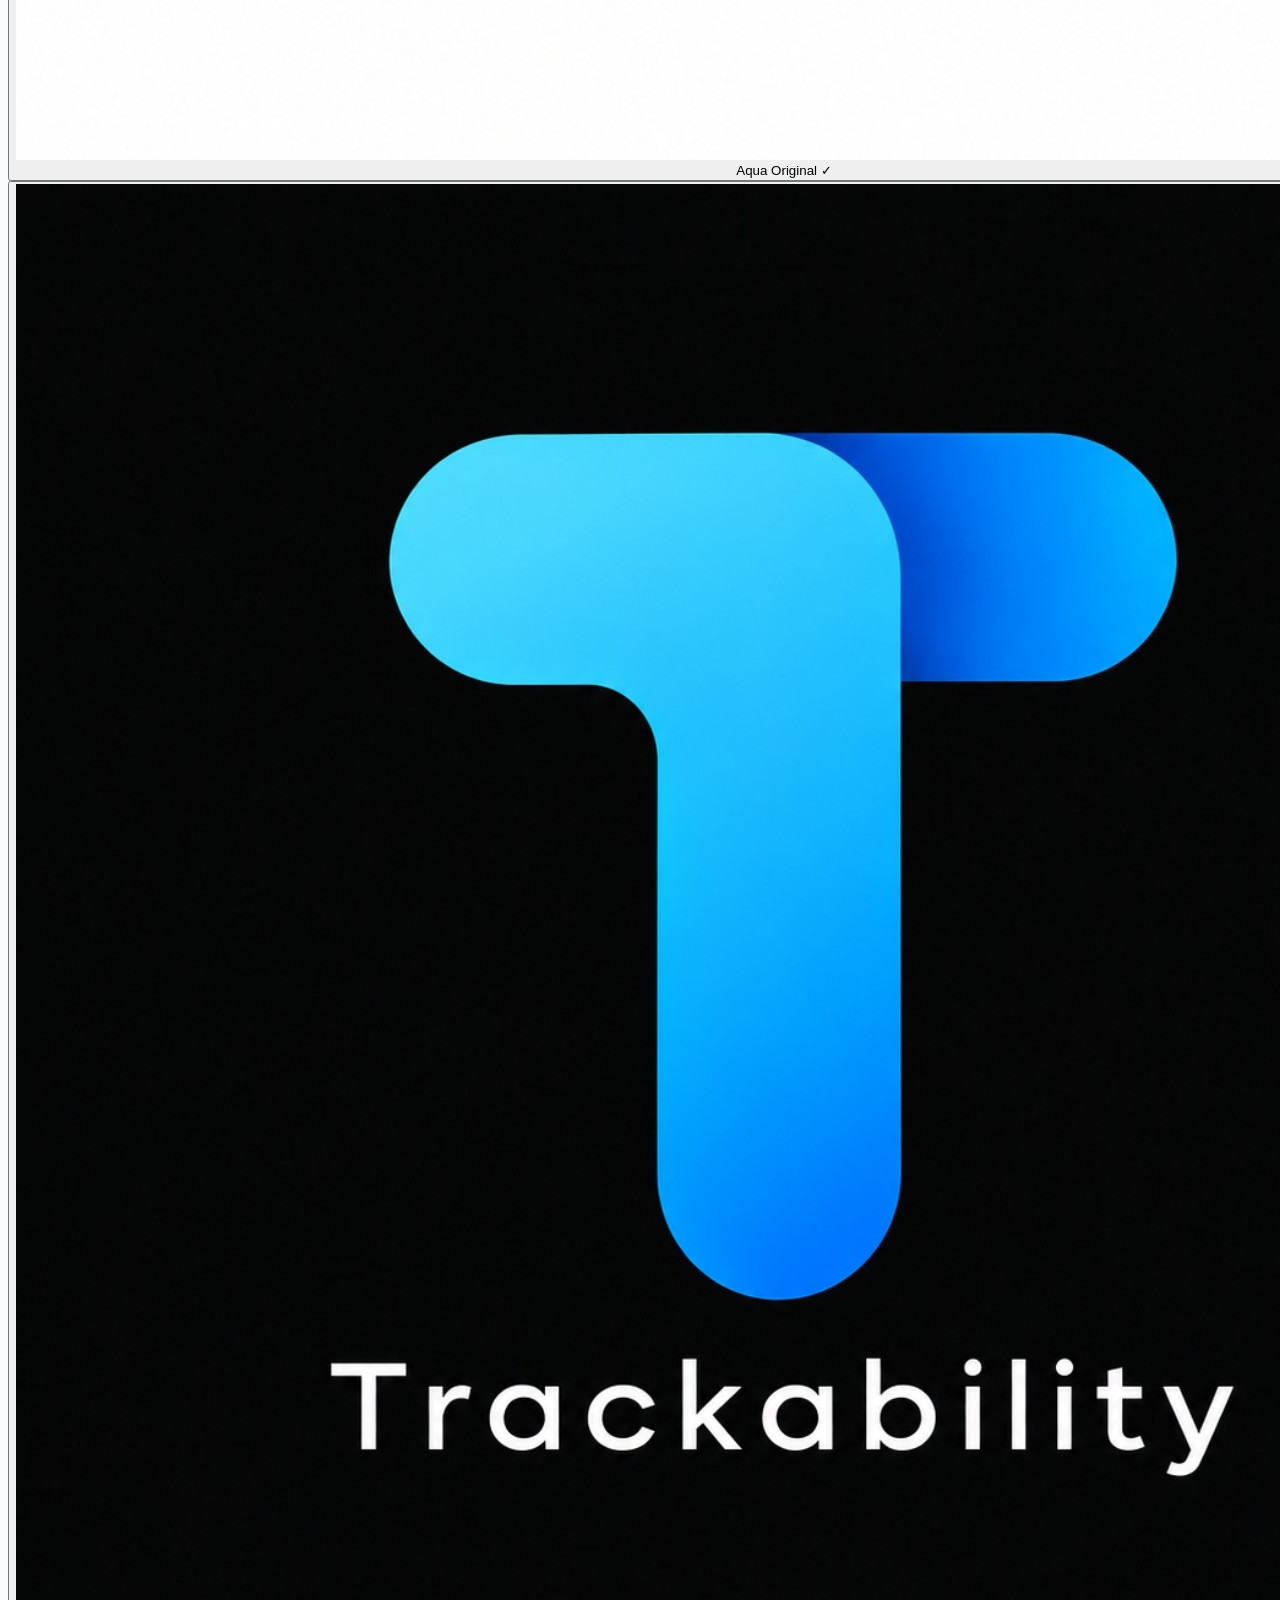
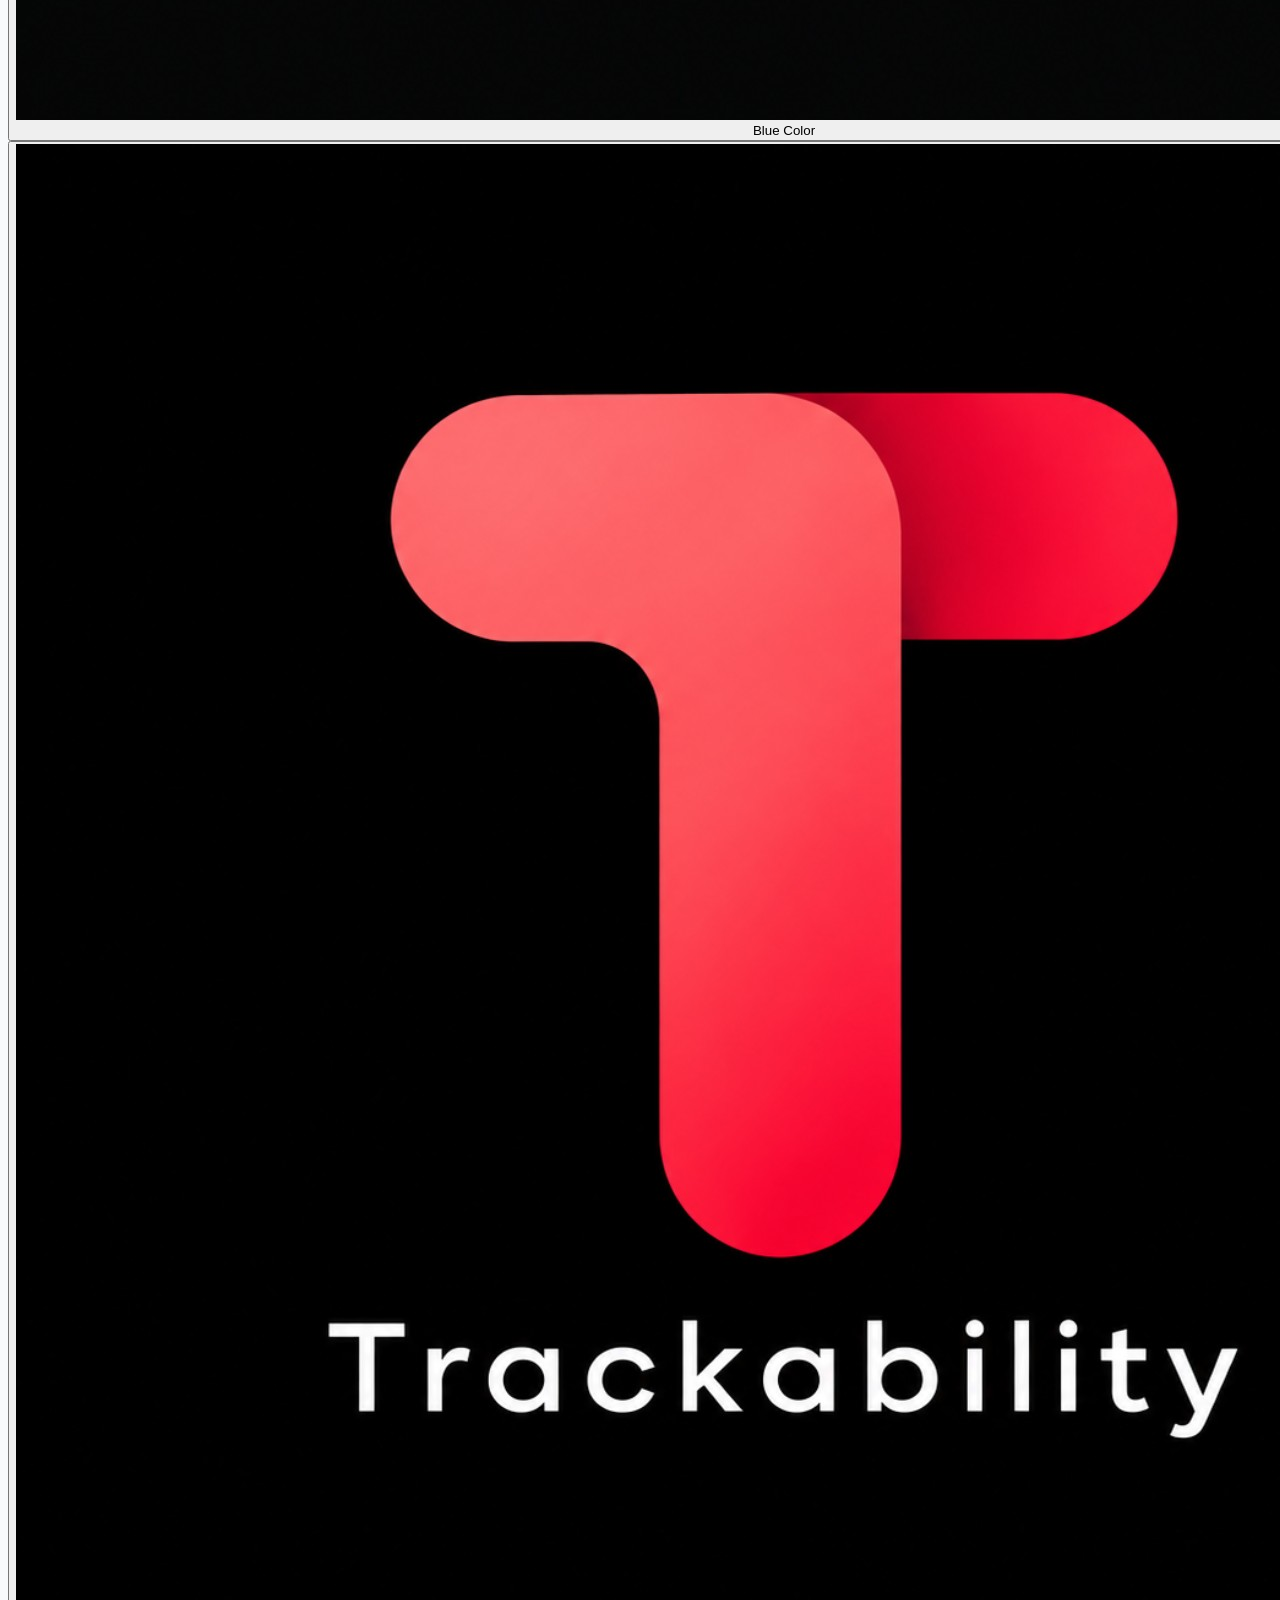
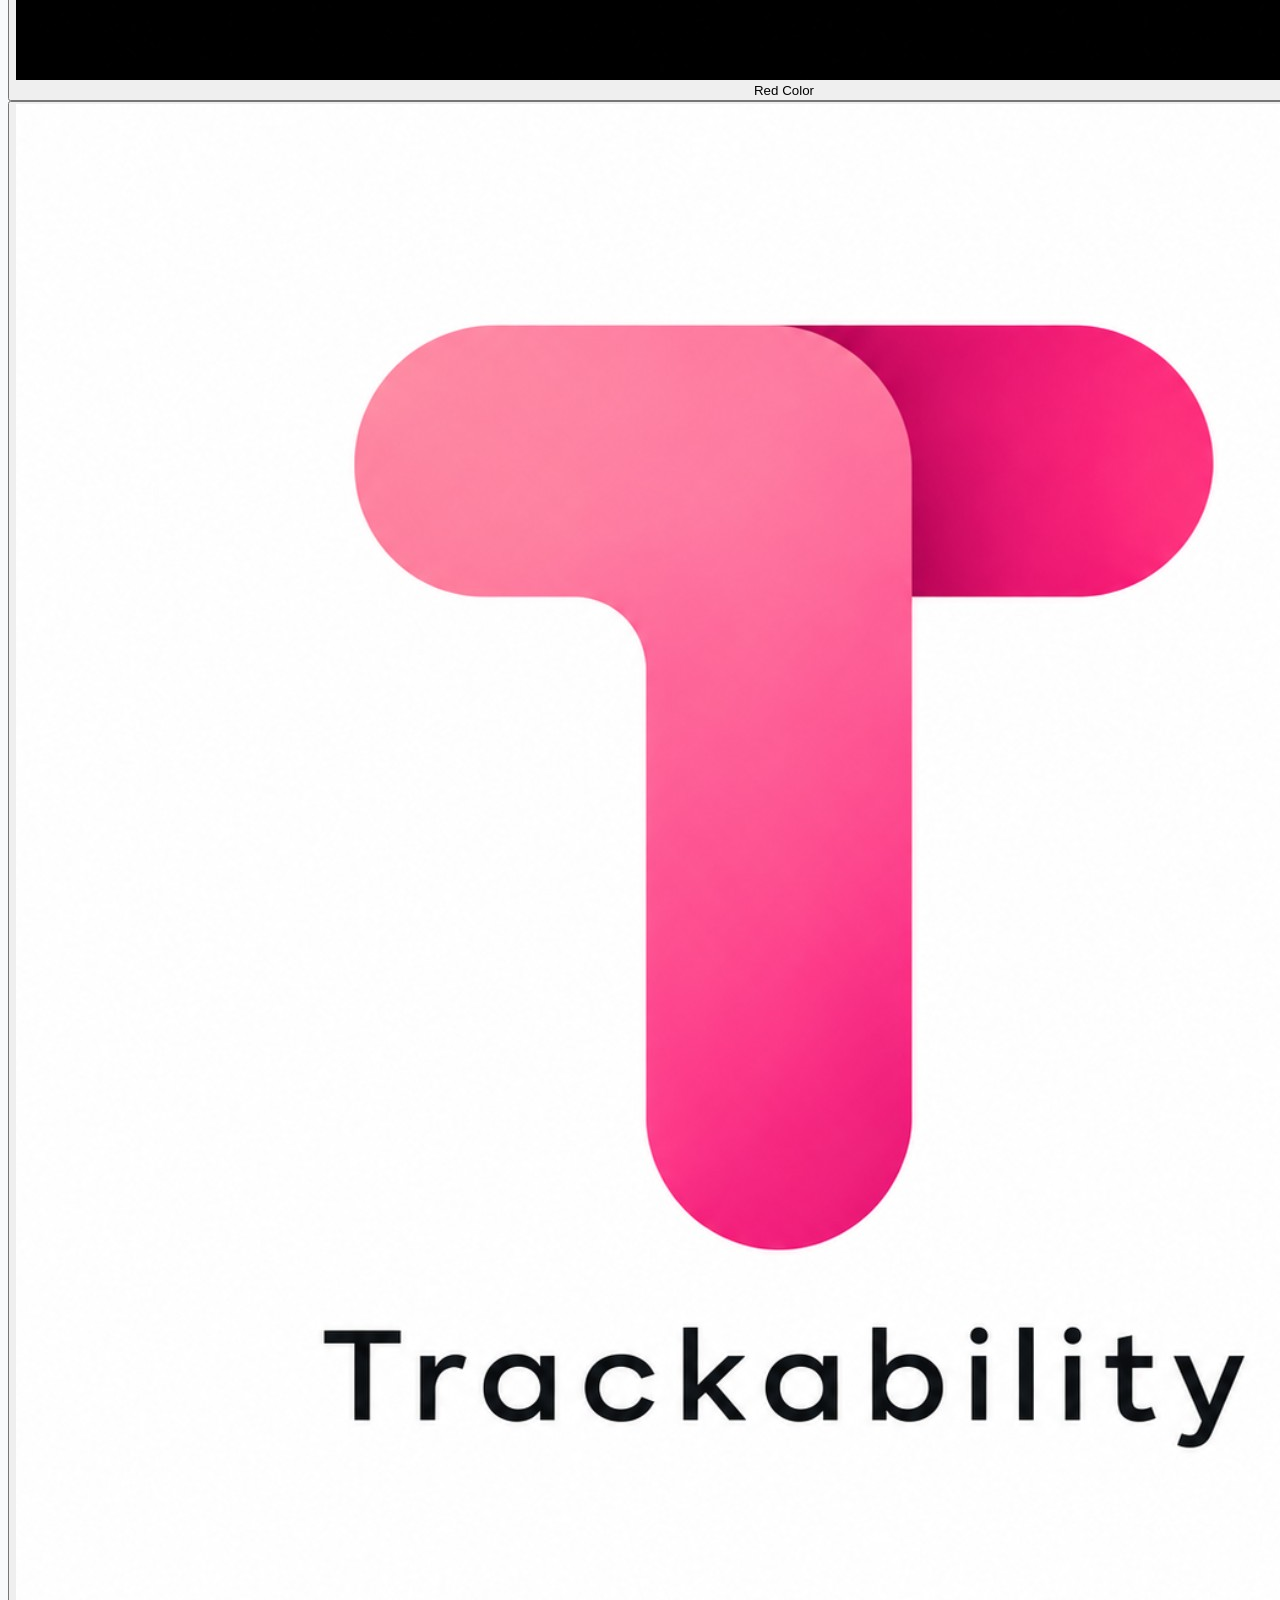
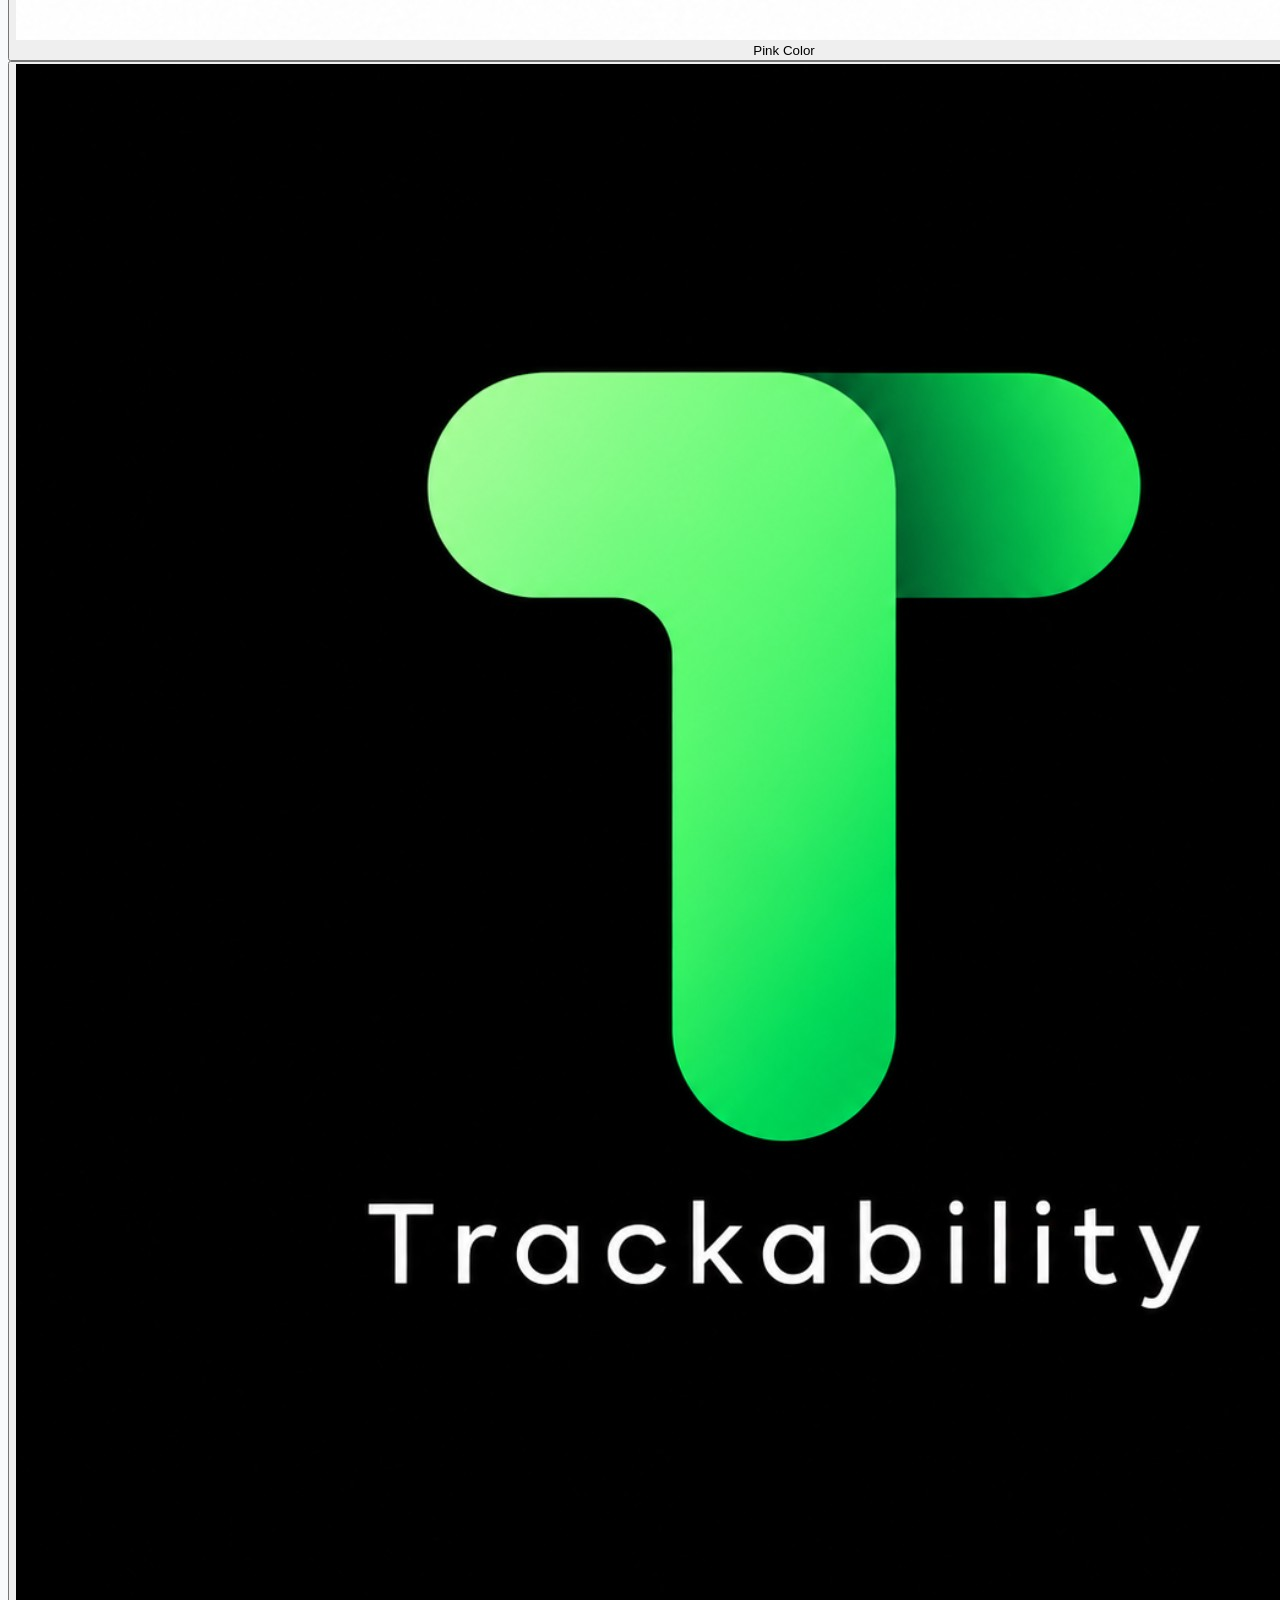
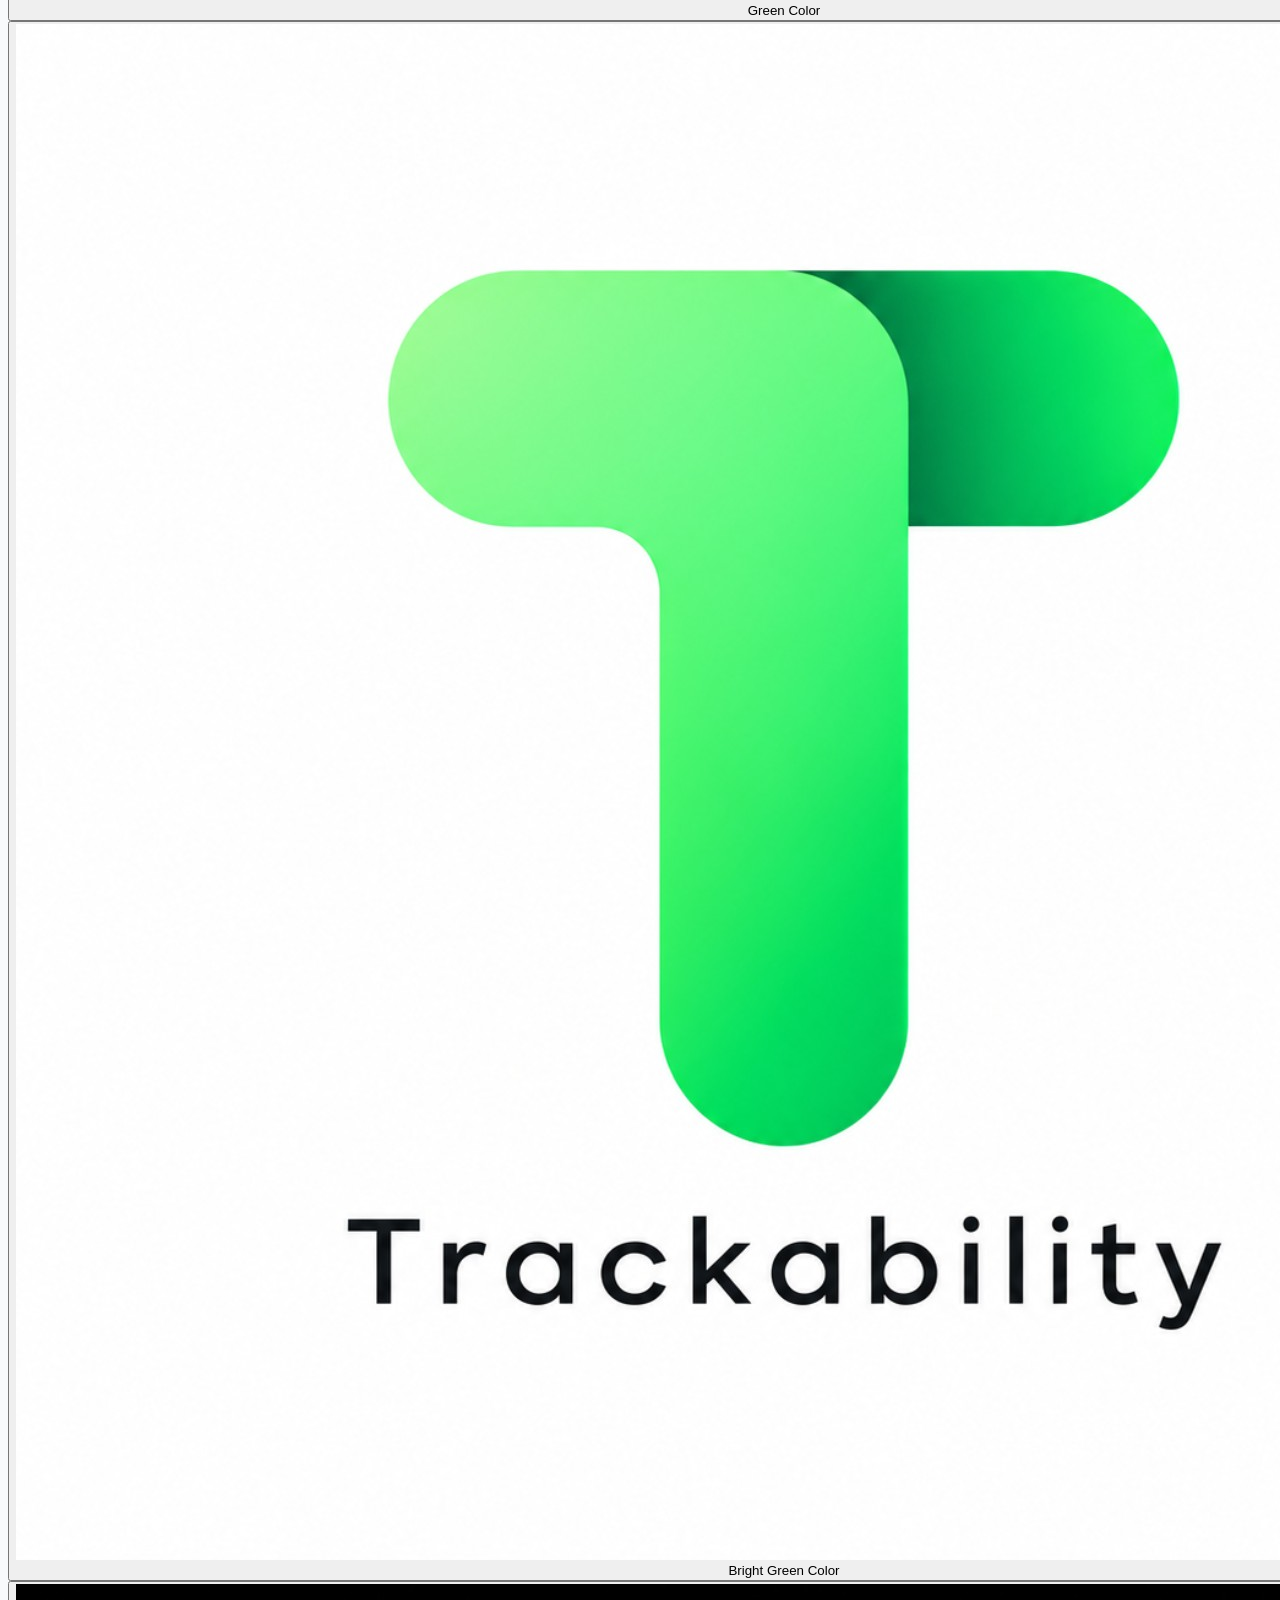
==== commit 7a3df47c: "Add files via upload" ====
--- a/index.html
+++ b/index.html
@@ -1,9 +1,8497 @@
-<!doctype html><html lang="en"><head><meta charset="utf-8"><meta name="viewport" content="width=device-width,initial-scale=1"><meta name="theme-color" content="#061018"><meta name="description" content="Trackability — a unified workspace for study, productivity and personal progress."><link rel="icon" href="logo.png"><link rel="preconnect" href="https://fonts.googleapis.com"><link rel="preconnect" href="https://fonts.gstatic.com" crossorigin><link href="https://fonts.googleapis.com/css2?family=DM+Sans:wght@400;500;600;700;800&family=JetBrains+Mono:wght@500;700&family=Space+Grotesk:wght@500;600;700&display=swap" rel="stylesheet"><link rel="stylesheet" href="styles.css"><title>Plan. Focus. Track. Become. · Trackability</title></head><body><nav class="nav"><div class="wrap navin"><a class="brand" href="index.html"><img src="logo.png" alt="Trackability logo"><span>TRACKABILITY</span></a><div class="links"><a href="index.html">Home</a><a href="features.html">Features</a><a href="tutorials.html">Tutorials</a><a href="blog.html">Blog</a><a href="about.html">About</a><a href="faq.html">FAQ</a></div><button class="menu">☰</button><a class="navcta btn primary" href="https://trackability-app.github.io/Trackability/" target="_blank">Begin Your Journey ↗</a></div></nav><main><section class="hero wrap"><div class="reveal"><div class="eyebrow">Study • Focus • Track • Become</div><h1>Plan. Focus.<br><span>Track. Become.</span></h1><p>A unified workspace for students to plan their preparation, focus deeply, practice consistently and understand their progress — without scattering everything across different apps.</p><div class="actions"><a class="btn primary" href="https://trackability-app.github.io/Trackability/" target="_blank">Start Trackability ↗</a><a class="btn" href="#ecosystem">Explore the system ↓</a></div><div class="pills"><span class="pill">Time Blocks</span><span class="pill">Focus + Pomodoro</span><span class="pill">MCQ Tracking</span><span class="pill">Grand Tests</span><span class="pill">Sleep</span><span class="pill">Gym + Nutrition</span></div></div><div class="hero-shot reveal"><div class="floating f1">📚 Syllabus → Revision → MCQ</div><div class="floating f2">📊 Your progress, not just your hours</div><div class="hero-frame"><img src="home.png" alt="Actual Trackability dashboard screenshot"></div></div></section>
-<section class="section alt" id="ecosystem"><div class="wrap"><div class="section-head reveal"><div><div class="eyebrow">One connected workflow</div><h2>Your preparation, in one system.</h2></div><p class="lead">Trackability connects the actions that make up a real preparation journey — planning, focused work, practice, personal routine and review.</p></div><div class="workflow reveal"><div class="step"><b>01 / PLAN</b><strong>Tasks</strong><p>Time blocks, repeats and reminders.</p></div><div class="step"><b>02 / FOCUS</b><strong>Deep Work</strong><p>Focus sessions and Pomodoro.</p></div><div class="step"><b>03 / PRACTICE</b><strong>MCQs + GTs</strong><p>Questions, tests and performance.</p></div><div class="step"><b>04 / TRACK</b><strong>Life</strong><p>Gym, sleep, protein and calories.</p></div><div class="step"><b>05 / ANALYSE</b><strong>Statistics</strong><p>History, trends and patterns.</p></div><div class="step"><b>06 / IMPROVE</b><strong>Next day</strong><p>Use the data to adjust.</p></div></div></div></section>
-<section class="section"><div class="wrap showcase"><div class="copy reveal"><div class="eyebrow">01 / Focus</div><h3>Turn time into evidence.</h3><p>The Focus system records what you actually did — Study, Revision or Other — with duration, subject/chapter context, history, goals and Pomodoro cycles.</p><div class="pills"><span class="pill">25 / 50 / 90 min</span><span class="pill">Custom duration</span><span class="pill">Pomodoro</span><span class="pill">History</span></div></div><div class="shot-card reveal"><img src="focus.png" alt="Actual Trackability Focus Timer screenshot"></div></div></section>
-<section class="section alt"><div class="wrap showcase"><div class="shot-card reveal"><img src="tasks.png" alt="Actual Trackability Tasks and Schedule screenshot"></div><div class="copy reveal"><div class="eyebrow">02 / Plan</div><h3>Make your schedule executable.</h3><p>Tasks aren't just a checklist. Give them a date, time span, subject, chapter, repeat pattern and reminder — then move them when the day changes.</p><div class="pills"><span class="pill">Calendar</span><span class="pill">Time blocks</span><span class="pill">Repeating tasks</span><span class="pill">Notifications</span></div></div></div></section>
-<section class="section"><div class="wrap"><div class="section-head reveal"><div><div class="eyebrow">03 / Study system</div><h2>Syllabus → Revision → MCQs.</h2></div><p class="lead">The academic side is connected: build your syllabus, surface revision topics, practice chapters and move work into Tasks.</p></div><div class="duo"><div class="feature-card reveal"><img src="syllabus.png" alt="Actual Syllabus screen"><h3>Syllabus</h3><p>Organise subjects and chapters and see completion at a glance.</p></div><div class="feature-card reveal"><img src="revision.png" alt="Actual Revision Hub screen"><h3>Revision Hub</h3><p>Collect topics marked for revision and send them directly into your plan.</p></div></div></div></section>
-<section class="section alt"><div class="wrap"><div class="section-head reveal"><div><div class="eyebrow">04 / Practice</div><h2>MCQs are more than a number.</h2></div><p class="lead">Track your solved volume, remember specific questions, log tests and analyse performance without losing the context of where the question came from.</p></div><div class="grid"><div class="feature-card reveal"><img src="mcq.png" alt="Actual MCQ Hub screen"><h3>MCQ Hub</h3><p>Organise question practice by subject and chapter.</p></div><div class="feature-card reveal"><img src="mcq-ledger.png" alt="Actual MCQ history screen"><h3>MCQ History</h3><p>See daily solved activity and your accumulated practice.</p></div><div class="feature-card reveal"><img src="mcq-repository.png" alt="Actual MCQ repository screen"><h3>MCQ Repository</h3><p>Keep specific question IDs and learning notes for later.</p></div></div></div></section>
-<section class="section"><div class="wrap showcase"><div class="copy reveal"><div class="eyebrow">05 / Grand Tests</div><h3>Record the test. Understand the result.</h3><p>Store the test name, platform, questions, correct, wrong and left. Track scores over time and use the performance history to identify direction, not just a single result.</p><div class="pills"><span class="pill">Custom marking schemes</span><span class="pill">Score trend</span><span class="pill">Test history</span></div></div><div class="shot-card reveal"><img src="gt.png" alt="Actual Grand Test entry screenshot"></div></div></section>
-<section class="section alt"><div class="wrap stats-band"><div class="copy reveal"><div class="eyebrow">06 / Track the student</div><h2>Your preparation has a body too.</h2><p class="lead">Gym, sleep, protein and calories sit alongside academic progress because consistency is bigger than study hours alone.</p><a class="btn" href="features.html">See all tracking features →</a></div><div class="grid"><div class="feature-card reveal"><img src="gym.png" alt="Actual Gym tracking screen"><h3>Gym</h3></div><div class="feature-card reveal"><img src="protein.png" alt="Actual Protein tracking screen"><h3>Nutrition</h3></div><div class="feature-card reveal"><img src="stats.png" alt="Actual Statistics screen"><h3>Statistics</h3></div></div></div></section>
-<section class="cta"><div class="wrap"><div class="cta-box reveal"><div class="eyebrow">Start with what matters today</div><h2>One preparation. One place. A clearer next step.</h2><p class="lead">Open the working Trackability app and start building your own system.</p><div class="actions"><a class="btn primary" href="https://trackability-app.github.io/Trackability/" target="_blank">Begin Your Journey ↗</a><a class="btn" href="about.html">Meet the founder</a></div></div></div></section></main><footer class="footer"><div class="wrap footergrid"><div><a class="brand" href="index.html"><img src="logo.png" alt="Trackability"><span>TRACKABILITY</span></a><p>Plan your preparation. Focus on the work. Track the patterns. Improve the next day.</p></div><div><h4>Product</h4><p><a href="features.html">Features</a></p><p><a href="tutorials.html">Tutorials</a></p><p><a href="https://trackability-app.github.io/Trackability/">Open app ↗</a></p></div><div><h4>Resources</h4><p><a href="blog.html">Blog</a></p><p><a href="faq.html">FAQ</a></p><p><a href="about.html">About</a></p><p><a href="contact.html">Contact</a></p></div><div><h4>Legal</h4><p><a href="privacy.html">Privacy Policy</a></p><p><a href="terms.html">Terms & Conditions</a></p><p><a href="mailto:trackability.app@gmail.com">trackability.app@gmail.com</a></p></div></div><div class="wrap" style="border-top:1px solid var(--line);margin-top:35px;padding-top:18px"><p class="notice">© <span data-year></span> Trackability · Operated by Dr. Ankit Bhausaheb Bagul, (MBBS).</p></div></footer><script src="script.js"></script></body></html>+<!DOCTYPE html>
+<html lang="en">
+<head>
+  <meta charset="UTF-8" />
+  <meta name="viewport" content="width=device-width, initial-scale=1.0, maximum-scale=1.0, user-scalable=no, viewport-fit=cover" />
+  <title>TRACKABILITY Update 24 — Your Study. Your Progress. Your Exam.</title>
+
+  <!-- Google Fonts -->
+  <link rel="preconnect" href="https://fonts.googleapis.com" />
+  <link rel="preconnect" href="https://fonts.gstatic.com" crossorigin />
+  <link href="https://fonts.googleapis.com/css2?family=Anton&family=DM+Sans:wght@400;500;600;700&family=Indie+Flower&family=Josefin+Sans:wght@400;500;600;700&family=Lobster+Two:wght@400;700&family=Nanum+Gothic:wght@400;700;800&family=Poppins:wght@400;500;600;700;800;900&family=Righteous&family=Space+Grotesk:wght@400;500;600;700&display=swap" rel="stylesheet" />
+
+  <!-- Tailwind CSS & Lucide Icons -->
+  <script src="https://cdn.tailwindcss.com"></script>
+  <script src="https://unpkg.com/lucide@latest"></script>
+  <script src="https://cdn.jsdelivr.net/npm/@supabase/supabase-js@2"></script>
+
+  <script>
+    tailwind.config = {
+      darkMode: 'class',
+      theme: {
+        extend: {
+          colors: {
+            themeBg: 'var(--bg-color)',
+            themeCard: 'var(--card-color)',
+            themeCardSoft: 'var(--card-soft-color)',
+            themeBorder: 'var(--border-color)',
+            themeAccent: 'var(--accent-color)',
+            themeAccentGlow: 'var(--accent-glow)',
+            themeText: 'var(--text-color)',
+            themeMuted: 'var(--muted-color)',
+          },
+          fontFamily: {
+            sans: ['"Space Grotesk"', 'system-ui', 'sans-serif'],
+          }
+        }
+      }
+    }
+  </script>
+
+  <style>
+    :root {
+      --bg-color: #090d16;
+      --card-color: #111726;
+      --card-soft-color: #1b2337;
+      --border-color: #242f47;
+      --accent-color: #6366f1;
+      --accent-glow: rgba(99, 102, 241, 0.25);
+      --text-color: #f8fafc;
+      --muted-color: #94a3b8;
+      --app-font: 'Space Grotesk', system-ui, -apple-system, sans-serif;
+    }
+    body.dark-obsidian {
+      --bg-color: #0b0f19; --card-color: #121828; --card-soft-color: #1e263d; --border-color: #2b3652; --accent-color: #6366f1; --accent-glow: rgba(99, 102, 241, 0.3); --text-color: #f8fafc; --muted-color: #94a3b8;
+    }
+    body.dark-oled {
+      --bg-color: #000000; --card-color: #09090b; --card-soft-color: #141417; --border-color: #222226; --accent-color: #a855f7; --accent-glow: rgba(168, 85, 247, 0.25); --text-color: #ffffff; --muted-color: #a1a1aa;
+    }
+    body.dark-burgundy {
+      --bg-color: #120407; --card-color: #1c070c; --card-soft-color: #2b0c14; --border-color: #481422; --accent-color: #f43f5e; --accent-glow: rgba(244, 63, 94, 0.3); --text-color: #ffe4e6; --muted-color: #fda4af;
+    }
+    body.dark-emerald {
+      --bg-color: #04130c; --card-color: #092016; --card-soft-color: #103224; --border-color: #1a4a36; --accent-color: #10b981; --accent-glow: rgba(16, 185, 129, 0.25); --text-color: #ecfdf5; --muted-color: #6ee7b7;
+    }
+    body.theme-light {
+      --bg-color: #f8fafc; --card-color: #ffffff; --card-soft-color: #f1f5f9; --border-color: #e2e8f0; --accent-color: #6366f1; --accent-glow: rgba(99, 102, 241, 0.15); --text-color: #0f172a; --muted-color: #64748b;
+    }
+    body.theme-warm {
+      --bg-color: #faf6f0; --card-color: #ffffff; --card-soft-color: #f3ece2; --border-color: #e6ded3; --accent-color: #d97706; --accent-glow: rgba(217, 119, 6, 0.2); --text-color: #292524; --muted-color: #78716c;
+    }
+
+    body.light-sky { --bg-color: #eff8ff; --card-color: #ffffff; --card-soft-color: #e0f2fe; --border-color: #bae6fd; --accent-color: #0284c7; --accent-glow: rgba(2,132,199,.18); --text-color: #082f49; --muted-color: #0369a1; }
+    body.light-mint { --bg-color: #effcf6; --card-color: #ffffff; --card-soft-color: #dcfce7; --border-color: #bbf7d0; --accent-color: #059669; --accent-glow: rgba(5,150,105,.18); --text-color: #052e1b; --muted-color: #047857; }
+    body.light-lavender { --bg-color: #f7f5ff; --card-color: #ffffff; --card-soft-color: #ede9fe; --border-color: #ddd6fe; --accent-color: #7c3aed; --accent-glow: rgba(124,58,237,.18); --text-color: #211047; --muted-color: #6d28d9; }
+    body.light-rose { --bg-color: #fff5f7; --card-color: #ffffff; --card-soft-color: #ffe4e6; --border-color: #fecdd3; --accent-color: #e11d48; --accent-glow: rgba(225,29,72,.16); --text-color: #4c0519; --muted-color: #be123c; }
+    body.light-slate { --bg-color: #f1f5f9; --card-color: #ffffff; --card-soft-color: #e2e8f0; --border-color: #cbd5e1; --accent-color: #475569; --accent-glow: rgba(71,85,105,.16); --text-color: #0f172a; --muted-color: #475569; }
+    body.dark-midnight { --bg-color: #060b1a; --card-color: #0c1429; --card-soft-color: #15203b; --border-color: #26385f; --accent-color: #38bdf8; --accent-glow: rgba(56,189,248,.25); --text-color: #f0f9ff; --muted-color: #7dd3fc; }
+    body.dark-forest { --bg-color: #03110b; --card-color: #071d14; --card-soft-color: #0d2b1d; --border-color: #185238; --accent-color: #34d399; --accent-glow: rgba(52,211,153,.24); --text-color: #ecfdf5; --muted-color: #86efac; }
+    body.dark-plum { --bg-color: #100718; --card-color: #1b0d28; --card-soft-color: #2a1540; --border-color: #4c2670; --accent-color: #c084fc; --accent-glow: rgba(192,132,252,.25); --text-color: #faf5ff; --muted-color: #d8b4fe; }
+
+    body.font-space { font-family: 'Space Grotesk', system-ui, sans-serif; }
+    body.font-dmsans { font-family: 'DM Sans', system-ui, sans-serif; }
+    body.font-poppins { font-family: 'Poppins', system-ui, sans-serif; }
+    body.font-josefin { font-family: 'Josefin Sans', system-ui, sans-serif; }
+    body.font-indie { font-family: 'Indie Flower', cursive; }
+    body.font-righteous { font-family: 'Righteous', cursive; }
+    body.font-lobster { font-family: 'Lobster Two', cursive; }
+    body.font-anton { font-family: 'Anton', sans-serif; }
+    body.font-nanum { font-family: 'Nanum Gothic', sans-serif; }
+
+    body {
+      font-family: var(--app-font);
+      background-color: var(--bg-color);
+      color: var(--text-color);
+      -webkit-tap-highlight-color: transparent;
+      user-select: none;
+    }
+
+    .custom-scroll::-webkit-scrollbar { display: none; }
+    .syllabus-wrap-text{white-space:normal!important;overflow-wrap:anywhere!important;word-break:break-word!important;min-width:0;}
+    #syllabusChaptersList h5,#syllabusChaptersList p{white-space:normal!important;overflow-wrap:anywhere!important;word-break:break-word!important;}
+    .custom-scroll { -ms-overflow-style: none; scrollbar-width: none; }
+
+    /* Trackability notification system */
+    #trackabilityNotificationStack{position:fixed;top:calc(72px + env(safe-area-inset-top));left:50%;transform:translateX(-50%);width:min(420px,calc(100vw - 28px));max-width:calc(100vw - 28px);z-index:180;display:flex;flex-direction:column;gap:10px;pointer-events:none;box-sizing:border-box;}
+    .track-notification{pointer-events:auto;position:relative;overflow:hidden;box-sizing:border-box;width:100%;max-width:100%;min-width:0;background:color-mix(in srgb,var(--card-color) 96%,transparent);color:var(--text-color);border:1px solid var(--border-color);border-left:4px solid var(--accent-color);border-radius:18px;box-shadow:0 18px 45px rgba(0,0,0,.25),0 0 28px var(--accent-glow);backdrop-filter:blur(18px);padding:13px 14px 15px;animation:trackNotifIn .32s cubic-bezier(.16,1,.3,1) forwards;}
+    .track-notification.leaving{animation:trackNotifOut .25s ease forwards;}
+    .track-notification-head{display:flex;align-items:center;gap:10px;min-width:0;}
+    .track-notification-icon{width:34px;height:34px;border-radius:11px;display:grid;place-items:center;background:var(--accent-glow);color:var(--accent-color);flex:0 0 auto;}
+    .track-notification-title{font-size:12px;font-weight:900;letter-spacing:.04em;line-height:1.25;min-width:0;flex:1;overflow-wrap:anywhere;word-break:break-word;}
+    .track-notification-close{margin-left:auto;width:28px;height:28px;min-width:28px;border:0;border-radius:9px;background:var(--card-soft-color);color:var(--muted-color);cursor:pointer;font-size:16px;line-height:1;flex:0 0 auto;}
+    .track-notification-body{padding-left:44px;margin-top:7px;font-size:11px;line-height:1.5;color:var(--muted-color);font-weight:600;overflow-wrap:anywhere;word-break:break-word;max-width:100%;box-sizing:border-box;}
+    .track-notification-action{display:inline-flex;max-width:calc(100% - 44px);margin:10px 0 0 44px;border:1px solid var(--border-color);background:var(--card-soft-color);color:var(--accent-color);border-radius:10px;padding:7px 10px;font-size:10px;font-weight:900;cursor:pointer;white-space:normal;text-align:center;overflow-wrap:anywhere;}
+    .track-notification-progress{position:absolute;left:0;bottom:0;height:2px;width:100%;background:var(--accent-color);transform-origin:left center;animation:trackNotifProgress var(--track-notif-duration,8s) linear forwards;}
+    @keyframes trackNotifIn{from{opacity:0;transform:translateY(-18px) scale(.97)}to{opacity:1;transform:none}}
+    @keyframes trackNotifOut{from{opacity:1;transform:none}to{opacity:0;transform:translateY(-12px) scale(.98)}}
+    @keyframes trackNotifProgress{from{transform:scaleX(1)}to{transform:scaleX(0)}}
+    @media(max-width:420px){#trackabilityNotificationStack{top:calc(68px + env(safe-area-inset-top));width:calc(100vw - 20px);max-width:calc(100vw - 20px)}.track-notification{padding:12px}.track-notification-body{padding-left:44px}.track-notification-action{margin-left:44px;max-width:calc(100% - 44px)}}
+
+    /* Small status toasts: always centered, width-safe and above the mobile safe area. */
+    #toastContainer{
+      position:fixed!important;left:50%!important;right:auto!important;bottom:calc(76px + env(safe-area-inset-bottom))!important;
+      transform:translateX(-50%)!important;width:calc(100vw - 32px)!important;max-width:420px!important;
+      padding:0!important;box-sizing:border-box!important;z-index:300!important;
+      display:flex!important;flex-direction:column!important;align-items:center!important;gap:8px!important;
+      pointer-events:none!important;
+    }
+    #toastContainer > *{
+      width:100%!important;max-width:420px!important;min-width:0!important;box-sizing:border-box!important;
+    }
+    .toast-animate-in { animation: toastIn 0.28s cubic-bezier(0.16, 1, 0.3, 1) forwards; }
+    .toast-animate-out { animation: toastOut 0.22s ease-in forwards; }
+    @keyframes toastIn { from { transform: translateY(18px) scale(.98); opacity: 0; } to { transform: translateY(0) scale(1); opacity: 1; } }
+    @keyframes toastOut { from { transform: translateY(0) scale(1); opacity: 1; } to { transform: translateY(10px) scale(.98); opacity: 0; } }
+    @media(max-width:420px){#toastContainer{width:calc(100vw - 24px)!important;bottom:calc(72px + env(safe-area-inset-bottom))!important}}
+
+    html { font-size: 16px; }
+    html.ui-text-small { font-size: 14px; }
+    html.ui-text-normal { font-size: 16px; }
+    html.ui-text-large { font-size: 18px; }
+    html.ui-text-xlarge { font-size: 20px; }
+    body.ui-scale-small { --ui-font-scale: .90; }
+    body.ui-scale-normal { --ui-font-scale: 1; }
+    body.ui-scale-large { --ui-font-scale: 1.12; }
+    body.ui-scale-xlarge { --ui-font-scale: 1.24; }
+    /* Scale text-bearing controls consistently, including fixed px Tailwind text utilities. */
+    body.ui-scale-small *, body.ui-scale-normal *, body.ui-scale-large *, body.ui-scale-xlarge * { }
+    body.ui-scale-small .ui-scalable, body.ui-scale-normal .ui-scalable, body.ui-scale-large .ui-scalable, body.ui-scale-xlarge .ui-scalable { font-size: calc(var(--ui-base-font-size, 1rem) * var(--ui-font-scale)) !important; }
+
+    .logo-symbol { width: 42px; height: 42px; border-radius: 15px; flex: 0 0 auto; overflow: hidden; box-shadow: 0 8px 24px var(--accent-glow); }
+  .logo-symbol img{width:100%;height:100%;display:block;object-fit:cover;object-position:center;}
+  #appLogoPicker img{user-select:none;-webkit-user-drag:none;}
+    .calendar-collapsible { transition: max-height .28s ease, opacity .2s ease, padding .2s ease; overflow: hidden; }
+    .calendar-collapsible.is-collapsed { max-height: 0 !important; opacity: 0; padding-top: 0 !important; padding-bottom: 0 !important; margin: 0 !important; }
+    .expand-toggle { transition: transform .2s ease; }
+    .expand-toggle.rotated { transform: rotate(180deg); }
+    .schedule-preview-card { min-height: 92px; cursor: pointer; transition: transform .18s ease, border-color .18s ease; }
+    .schedule-preview-card:active { transform: scale(.985); }
+    .schedule-fullscreen { padding-top: env(safe-area-inset-top); padding-bottom: env(safe-area-inset-bottom); }
+    .schedule-fullscreen .schedule-full-inner { height: 100%; display: flex; flex-direction: column; }
+    .home-hero-copy { text-shadow: 0 2px 10px rgba(0,0,0,.95); }
+    .home-hero-overlay { background: linear-gradient(90deg, rgba(0,0,0,.82) 0%, rgba(0,0,0,.58) 55%, rgba(0,0,0,.30) 100%); }
+    .timeblock-shell { height: calc(100vh - 86px); min-height: 0; display: flex; flex-direction: column; }
+    .timeblock-scroll { flex: 1; min-height: 0; overflow-y: auto; overflow-x: hidden; }
+    .timeblock-grid { position: relative; min-height: 1440px; margin-left: 58px; border-left: 1px solid var(--border-color); }
+    .timeblock-hour { height: 60px; position: relative; border-top: 1px solid var(--border-color); }
+    .timeblock-half { position: absolute; left: 0; right: 0; top: 30px; border-top: 1px dashed color-mix(in srgb, var(--border-color) 55%, transparent); }
+    .timeblock-label { position: absolute; left: -58px; top: -7px; width: 50px; text-align: right; font: 700 10px/1 var(--app-font); color: var(--muted-color); }
+    .timeblock-task { position: absolute; left: calc(var(--tb-left, 0%) + 7px); width: calc(var(--tb-width, 100%) - 15px); min-height: 28px; border-left: 4px solid var(--accent-color); border-radius: 9px; padding: 5px 7px; overflow: hidden; cursor: pointer; box-shadow: 0 5px 14px rgba(0,0,0,.12); box-sizing: border-box; }
+    .timeblock-task-title { font-size: 11px; font-weight: 800; line-height: 1.15; white-space: nowrap; overflow: hidden; text-overflow: ellipsis; }
+    .timeblock-task-time { font-size: 9px; color: var(--muted-color); margin-top: 2px; }
+    .timeblock-now { position: absolute; left: -4px; right: 0; height: 2px; background: var(--accent-color); z-index: 5; box-shadow: 0 0 8px var(--accent-glow); }
+    .timeblock-now::before { content: ''; position: absolute; left: -4px; top: -3px; width: 8px; height: 8px; border-radius: 50%; background: var(--accent-color); }
+
+    .schedule-full-content { flex: 1; min-height: 0; overflow-y: auto; }
+    .fullscreen-animation-stage{position:absolute;inset:0;overflow:hidden;pointer-events:none;opacity:.9}.fs-water-fill{position:absolute;left:0;right:0;bottom:0;height:55%;background:linear-gradient(to top,var(--accent-glow),transparent);transition:height 1s linear}.fs-water-wave{position:absolute;left:-10%;width:120%;height:80px;border-radius:50%;border-top:3px solid var(--accent-color);opacity:.35;animation:waterWave 4s ease-in-out infinite}.wave-one{bottom:52%}.wave-two{bottom:48%;animation-delay:-2s}@keyframes waterWave{0%,100%{transform:translateX(-2%) rotate(0)}50%{transform:translateX(2%) rotate(2deg)}}.fs-circle-visual{position:absolute;width:min(72vw,520px);height:min(72vw,520px);left:50%;top:50%;transform:translate(-50%,-50%);border:2px solid var(--accent-color);border-radius:50%;opacity:.18;animation:circlePulse 3s ease-in-out infinite}.fs-circle-inner{position:absolute;inset:9%;border:1px dashed var(--accent-color);border-radius:50%;animation:circleSpin 18s linear infinite}@keyframes circlePulse{0%,100%{transform:translate(-50%,-50%) scale(.92);opacity:.12}50%{transform:translate(-50%,-50%) scale(1.04);opacity:.28}}@keyframes circleSpin{to{transform:rotate(360deg)}}.fs-dots-visual{position:absolute;inset:0;display:flex;align-items:center;justify-content:center;gap:18px}.fs-dots-visual span{width:9px;height:9px;border-radius:50%;background:var(--accent-color);opacity:.18;animation:dotFloat 1.8s ease-in-out infinite}.fs-dots-visual span:nth-child(2){animation-delay:.12s}.fs-dots-visual span:nth-child(3){animation-delay:.24s}.fs-dots-visual span:nth-child(4){animation-delay:.36s}.fs-dots-visual span:nth-child(5){animation-delay:.48s}.fs-dots-visual span:nth-child(6){animation-delay:.60s}.fs-dots-visual span:nth-child(7){animation-delay:.72s}.fs-dots-visual span:nth-child(8){animation-delay:.84s}@keyframes dotFloat{0%,100%{transform:translateY(10px) scale(.8);opacity:.12}50%{transform:translateY(-10px) scale(1.5);opacity:.45}}.achievement-overlay{position:fixed;inset:0;z-index:120;pointer-events:none;overflow:hidden}.achievement-piece{position:absolute;top:-40px;font-size:24px;animation:achievementFall 2.8s cubic-bezier(.2,.7,.3,1) forwards}@keyframes achievementFall{0%{transform:translate3d(0,-30px,0) rotate(0);opacity:0}10%{opacity:1}100%{transform:translate3d(var(--dx),110vh,0) rotate(540deg);opacity:0}}@media (prefers-reduced-motion:reduce){.fs-water-wave,.fs-circle-visual,.fs-circle-inner,.fs-dots-visual span,.achievement-piece{animation:none!important}.fs-water-fill{transition:none!important}}
+  </style>
+<style id="focus-completion-style">
+.timer-complete-ring{animation:trackFocusCompleteGlow 1.1s ease-in-out infinite alternate;}
+@keyframes trackFocusCompleteGlow{from{filter:drop-shadow(0 0 5px currentColor);opacity:.85;}to{filter:drop-shadow(0 0 18px currentColor);opacity:1;}}
+</style>
+
+<style id="trackability-onboarding-style">
+  #trackabilityOnboarding{position:fixed;inset:0;z-index:200;background:var(--bg-color,#07111f);color:var(--text-color,#fff);overflow-y:auto;opacity:1;transition:opacity .55s ease,transform .65s cubic-bezier(.2,.8,.2,1)}
+  #trackabilityOnboarding.ob-hide{opacity:0;transform:scale(1.035);pointer-events:none}
+  .ob-shell{min-height:100%;display:flex;align-items:center;justify-content:center;padding:28px 18px 34px;position:relative;overflow:hidden}
+  .ob-orb{position:absolute;width:280px;height:280px;border-radius:50%;background:var(--accent-color,#6366f1);opacity:.10;filter:blur(50px);animation:obFloat 7s ease-in-out infinite}
+  .ob-orb.one{top:-90px;left:-90px}.ob-orb.two{right:-110px;bottom:-100px;animation-delay:-3s}
+  @keyframes obFloat{0%,100%{transform:translate3d(0,0,0) scale(1)}50%{transform:translate3d(18px,-20px,0) scale(1.08)}}
+  .ob-card{width:min(520px,100%);min-height:600px;display:flex;flex-direction:column;position:relative;z-index:2}
+  .ob-top{display:flex;justify-content:space-between;align-items:center;margin-bottom:18px}
+  .ob-brand{display:flex;align-items:center;gap:10px;font-weight:900;letter-spacing:.16em;font-size:12px}
+  .ob-dot{width:12px;height:12px;border-radius:4px;background:var(--accent-color);box-shadow:0 0 24px var(--accent-glow)}
+  .ob-progress{font-family:monospace;font-size:10px;font-weight:800;color:var(--muted-color)}
+  .ob-stage{flex:1;display:flex;align-items:center}
+  .ob-screen{width:100%;display:none;animation:obIn .55s cubic-bezier(.2,.8,.2,1)}
+  .ob-screen.active{display:block}
+  @keyframes obIn{from{opacity:0;transform:translateY(18px) scale(.985)}to{opacity:1;transform:none}}
+  .ob-kicker{font-size:10px;font-weight:900;letter-spacing:.2em;text-transform:uppercase;color:var(--accent-color);margin-bottom:12px}
+  .ob-title{font-size:clamp(34px,9vw,58px);line-height:.98;font-weight:900;letter-spacing:-.045em;margin:0 0 16px}
+  .ob-subtitle{font-size:15px;line-height:1.65;color:var(--muted-color);max-width:460px}
+  .ob-tagline{font-size:clamp(18px,4.8vw,27px);font-weight:800;line-height:1.2;margin:10px 0 16px}
+  .ob-hero-logo{width:82px;height:82px;border-radius:25px;margin-bottom:24px;display:grid;place-items:center;background:linear-gradient(135deg,var(--accent-color),transparent 72%),var(--card-color);border:1px solid var(--border-color);box-shadow:0 20px 70px var(--accent-glow);animation:obLogo 3s ease-in-out infinite}
+  .ob-hero-logo span{font-size:32px;font-weight:1000;letter-spacing:-.08em}.ob-hero-logo img{display:block}
+  @keyframes obLogo{0%,100%{transform:translateY(0) rotate(0deg)}50%{transform:translateY(-7px) rotate(2deg)}}
+  .ob-grid{display:grid;grid-template-columns:repeat(2,minmax(0,1fr));gap:10px;margin-top:24px}
+  .ob-feature,.ob-choice,.ob-theme,.ob-font{border:1px solid var(--border-color);background:color-mix(in srgb,var(--card-color) 78%,transparent);border-radius:18px;padding:14px;text-align:left;transition:.22s ease;cursor:pointer}
+  .ob-feature:hover,.ob-choice:hover,.ob-theme:hover,.ob-font:hover{transform:translateY(-3px);border-color:var(--accent-color);box-shadow:0 12px 35px var(--accent-glow)}
+  .ob-icon{font-size:21px;margin-bottom:8px}.ob-feature b,.ob-choice b{display:block;font-size:12px}.ob-feature span,.ob-choice span{display:block;color:var(--muted-color);font-size:10px;margin-top:4px;line-height:1.4}
+  .ob-feature{position:relative;overflow:hidden;isolation:isolate}
+  .ob-feature::before{content:"";position:absolute;inset:-45%;background:radial-gradient(circle at 30% 20%,var(--feature-glow,rgba(99,102,241,.22)),transparent 42%);opacity:.55;z-index:-1;transition:transform .5s ease,opacity .3s ease}
+  .ob-feature::after{content:"";position:absolute;right:12px;top:12px;width:7px;height:7px;border-radius:50%;background:var(--feature-accent,var(--accent-color));box-shadow:0 0 18px var(--feature-accent,var(--accent-color));animation:obFeaturePulse 2.2s ease-in-out infinite}
+  .ob-feature:hover::before,.ob-feature.expanded::before{transform:scale(1.35);opacity:.9}
+  .ob-feature:hover .ob-icon,.ob-feature.expanded .ob-icon{animation:obFeatureIcon .7s cubic-bezier(.2,.8,.2,1)}
+  .ob-feature--violet{--feature-accent:#8b5cf6;--feature-glow:rgba(139,92,246,.28)}
+  .ob-feature--blue{--feature-accent:#38bdf8;--feature-glow:rgba(56,189,248,.26)}
+  .ob-feature--green{--feature-accent:#34d399;--feature-glow:rgba(52,211,153,.25)}
+  .ob-feature--orange{--feature-accent:#fb923c;--feature-glow:rgba(251,146,60,.25)}
+  .ob-feature--pink{--feature-accent:#f472b6;--feature-glow:rgba(244,114,182,.24)}
+  .ob-feature--cyan{--feature-accent:#22d3ee;--feature-glow:rgba(34,211,238,.24)}
+  .ob-feature-head{display:flex;align-items:center;gap:10px;padding-right:12px}
+  .ob-feature-head .ob-icon{margin:0;flex:none}
+  .ob-feature-arrow{margin-left:auto;color:var(--feature-accent,var(--accent-color));font-size:15px;font-weight:900;transition:transform .25s ease}
+  .ob-feature.expanded .ob-feature-arrow{transform:rotate(180deg)}
+  .ob-feature-details{display:grid;grid-template-rows:0fr;transition:grid-template-rows .35s cubic-bezier(.2,.8,.2,1),margin-top .35s ease,opacity .25s ease;opacity:0}
+  .ob-feature-details>div{overflow:hidden}
+  .ob-feature.expanded .ob-feature-details{grid-template-rows:1fr;margin-top:10px;opacity:1}
+  .ob-feature-details p{margin:0;padding-top:10px;border-top:1px solid color-mix(in srgb,var(--feature-accent,var(--accent-color)) 30%,var(--border-color));font-size:10px;line-height:1.55;color:var(--muted-color)}
+  .ob-feature-details strong{color:var(--text-color)}
+  @keyframes obFeaturePulse{0%,100%{transform:scale(.8);opacity:.65}50%{transform:scale(1.45);opacity:1}}
+  @keyframes obFeatureIcon{0%{transform:scale(1) rotate(0)}45%{transform:scale(1.18) rotate(-7deg)}100%{transform:scale(1) rotate(0)}}
+  .ob-feature.reveal{animation:obFeatureReveal .55s cubic-bezier(.2,.8,.2,1) both}
+  .ob-feature.reveal:nth-child(2){animation-delay:.06s}.ob-feature.reveal:nth-child(3){animation-delay:.12s}.ob-feature.reveal:nth-child(4){animation-delay:.18s}.ob-feature.reveal:nth-child(5){animation-delay:.24s}.ob-feature.reveal:nth-child(6){animation-delay:.30s}
+  @keyframes obFeatureReveal{from{opacity:0;transform:translateY(14px) scale(.97)}to{opacity:1;transform:none}}
+
+  .ob-choices{display:grid;gap:12px;margin-top:26px}.ob-choice{padding:18px;display:flex;align-items:center;gap:14px}.ob-choice .ob-choice-icon{width:42px;height:42px;border-radius:14px;display:grid;place-items:center;background:var(--card-soft-color);font-size:20px;flex:none}.ob-choice.selected{border-color:var(--accent-color);box-shadow:0 0 0 1px var(--accent-color),0 12px 35px var(--accent-glow)}
+  .ob-form{display:grid;gap:12px;margin-top:22px}.ob-field label{display:block;font-size:10px;font-weight:900;text-transform:uppercase;letter-spacing:.1em;color:var(--muted-color);margin-bottom:6px}.ob-field input,.ob-field select{width:100%;border:1px solid var(--border-color);background:var(--card-soft-color);color:var(--text-color);border-radius:14px;padding:13px 14px;outline:none;font:inherit}.ob-field input:focus,.ob-field select:focus{border-color:var(--accent-color);box-shadow:0 0 0 3px var(--accent-glow)}
+  .ob-theme-grid,.ob-font-grid{display:grid;grid-template-columns:repeat(2,minmax(0,1fr));gap:9px;margin-top:20px}.ob-theme,.ob-font{padding:13px}.ob-theme small,.ob-font small{display:block;color:var(--muted-color);font-size:9px;margin-top:3px}.ob-theme.selected,.ob-font.selected{border-color:var(--accent-color);box-shadow:0 0 0 1px var(--accent-color)}
+  .ob-swatch{height:42px;border-radius:11px;margin-bottom:9px;border:1px solid rgba(255,255,255,.12)}
+  .ob-actions{display:flex;gap:10px;margin-top:26px}.ob-btn{border:0;border-radius:15px;padding:13px 17px;font:inherit;font-size:12px;font-weight:900;cursor:pointer;transition:.2s ease}.ob-btn.primary{background:var(--accent-color);color:#fff;flex:1;box-shadow:0 12px 32px var(--accent-glow)}.ob-btn.secondary{background:var(--card-soft-color);color:var(--text-color);border:1px solid var(--border-color)}.ob-btn:hover{transform:translateY(-2px)}.ob-btn:active{transform:scale(.97)}
+  .ob-next{margin-top:28px;display:flex;align-items:center;gap:8px;color:var(--accent-color);font-size:12px;font-weight:900;cursor:pointer;width:max-content}.ob-next .arrow{transition:.2s}.ob-next:hover .arrow{transform:translateX(5px)}
+  .ob-note{font-size:10px;color:var(--muted-color);margin-top:12px;line-height:1.5}.ob-note a{color:var(--accent-color);font-weight:800;text-decoration:none}.ob-note a:hover{text-decoration:underline}
+  .ob-nav-row{display:flex;align-items:center;justify-content:space-between;gap:10px;margin-top:18px}.ob-nav-row .ob-next{margin-top:0;flex:1;text-align:right}.ob-nav-row .ob-btn{flex:0 0 auto}.ob-ready{text-align:center}.ob-ready .ob-title{font-size:clamp(40px,10vw,66px)}.ob-ready-ring{width:116px;height:116px;border-radius:50%;margin:0 auto 28px;border:1px solid var(--border-color);display:grid;place-items:center;background:radial-gradient(circle,var(--accent-glow),transparent 68%);animation:obReady 1.5s ease-in-out infinite}.ob-ready-ring span{font-size:42px}.ob-summary{display:grid;grid-template-columns:1fr 1fr;gap:8px;margin-top:24px}.ob-summary div{padding:11px;border:1px solid var(--border-color);border-radius:14px;background:var(--card-soft-color);text-align:left}.ob-summary small{display:block;font-size:8px;text-transform:uppercase;color:var(--muted-color);font-weight:900}.ob-summary b{display:block;font-size:11px;margin-top:4px;overflow:hidden;text-overflow:ellipsis;white-space:nowrap}@keyframes obReady{0%,100%{transform:scale(1)}50%{transform:scale(1.07);box-shadow:0 0 50px var(--accent-glow)}}
+  @media(max-width:420px){.ob-shell{padding:20px 15px 25px}.ob-card{min-height:590px}.ob-grid{gap:8px}.ob-feature{padding:11px}.ob-theme-grid,.ob-font-grid{gap:7px}.ob-theme,.ob-font{padding:10px}}
+</style>
+
+<style id="trackability-auth-gate-style">
+  #trackabilityAuthGate{position:fixed;inset:0;z-index:10001;background:var(--bg-color,#fff);color:var(--text-color,#111827);display:flex;align-items:center;justify-content:center;padding:24px;overflow-y:auto;}
+  #trackabilityAuthGate.hidden{display:none;}
+  .auth-gate-card{width:min(430px,100%);padding:26px;border:1px solid var(--border-color,#e5e7eb);border-radius:28px;background:var(--card-color,#fff);box-shadow:0 24px 80px rgba(0,0,0,.14);}
+  .auth-gate-brand{display:flex;align-items:center;gap:10px;font-size:12px;font-weight:900;letter-spacing:.16em;margin-bottom:28px;}
+  .auth-gate-dot{width:12px;height:12px;border-radius:4px;background:var(--accent-color,#6366f1);box-shadow:0 0 22px var(--accent-glow,#818cf8);}
+  .auth-gate-title{font-size:32px;line-height:1.05;font-weight:900;letter-spacing:-.04em;margin:0 0 10px;}
+  .auth-gate-subtitle{font-size:13px;line-height:1.65;color:var(--muted-color,#6b7280);margin:0 0 22px;}
+  .auth-gate-tabs{display:grid;grid-template-columns:1fr 1fr;gap:8px;margin-bottom:14px;}
+  .auth-gate-tab{padding:12px;border-radius:14px;font-size:12px;font-weight:900;border:1px solid var(--border-color,#e5e7eb);background:var(--card-soft-color,#f3f4f6);color:var(--muted-color,#6b7280);cursor:pointer;}
+  .auth-gate-tab.active{background:var(--accent-color,#6366f1);border-color:var(--accent-color,#6366f1);color:#fff;}
+  .auth-gate-field{width:100%;padding:14px;border-radius:15px;border:1px solid var(--border-color,#e5e7eb);background:var(--card-soft-color,#f3f4f6);color:var(--text-color,#111827);font-size:13px;outline:none;margin-top:9px;box-sizing:border-box;}
+  .auth-gate-primary{width:100%;padding:14px;border:0;border-radius:16px;background:var(--accent-color,#6366f1);color:#fff;font-size:13px;font-weight:900;margin-top:14px;cursor:pointer;}
+  .auth-gate-primary:disabled{opacity:.6;cursor:wait;}
+  .auth-gate-forgot{display:block;width:100%;border:0;background:none;color:var(--accent-color,#6366f1);font-size:11px;font-weight:800;padding:12px 0 2px;cursor:pointer;}
+  .auth-gate-note{font-size:10px;line-height:1.6;color:var(--muted-color,#6b7280);text-align:center;margin-top:18px;}
+  #trackabilityAuthGate.auth-gate-dark{background:#000;}
+</style>
+
+<style id="trackability-startup-splash-style">
+  /* Premium startup: the supplied Trackability logo starts centered, then docks into the app's top-left identity area. */
+  #trackabilityStartupSplash{
+    position:fixed;inset:0;z-index:9999;background:#fff;
+    overflow:hidden;opacity:1;visibility:visible;
+    pointer-events:auto;
+  }
+  #trackabilityStartupSplash.dark{background:#000;}
+  #trackabilityStartupSplash .startup-logo-stage{
+    position:absolute;left:50%;top:50%;
+    width:min(72vw,390px);
+    transform:translate(-50%,-50%);
+    transform-origin:center center;
+    will-change:left,top,transform,opacity;
+  }
+  #trackabilityStartupSplash img{
+    display:block;width:100%;height:auto;
+    object-fit:contain;
+    user-select:none;-webkit-user-drag:none;
+  }
+  #trackabilityStartupSplash.is-docking .startup-logo-stage{
+    animation:trackabilityLogoDock .78s cubic-bezier(.22,.8,.24,1) forwards;
+  }
+  #trackabilityStartupSplash.is-hidden{
+    opacity:0;visibility:hidden;pointer-events:none;
+    transition:opacity .28s ease,visibility .28s ease;
+  }
+  @keyframes trackabilityLogoDock{
+    0%{left:50%;top:50%;transform:translate(-50%,-50%) scale(1);opacity:1}
+    58%{left:50%;top:50%;transform:translate(-50%,-50%) scale(.42);opacity:1}
+    100%{left:18px;top:16px;transform:translate(0,0) scale(.18);opacity:.98}
+  }
+  @media(max-width:420px){
+    #trackabilityStartupSplash .startup-logo-stage{width:min(78vw,340px)}
+    @keyframes trackabilityLogoDock{
+      0%{left:50%;top:50%;transform:translate(-50%,-50%) scale(1);opacity:1}
+      58%{left:50%;top:50%;transform:translate(-50%,-50%) scale(.42);opacity:1}
+      100%{left:14px;top:13px;transform:translate(0,0) scale(.16);opacity:.98}
+    }
+  }
+  @media(prefers-reduced-motion:reduce){
+    #trackabilityStartupSplash.is-docking .startup-logo-stage{animation:none;left:18px;top:16px;transform:translate(0,0) scale(.18);}
+  }
+</style>
+
+<style id="trackability-ipad-responsive-layout">
+/* Tablet/iPad presentation layer: layout-only changes; existing IDs and app logic stay intact. */
+@media (min-width: 768px) {
+  #mainContainer { max-width: none !important; width: 100% !important; padding: 24px !important; gap: 20px !important; }
+  #mainContainer > section { width: 100%; }
+  #tab-home { display: grid; grid-template-columns: repeat(2,minmax(0,1fr)); align-items: start; gap: 18px !important; }
+  #tab-home > * { min-width: 0; margin-top: 0 !important; margin-bottom: 0 !important; }
+  #tab-home > :first-child { grid-column: 1 / -1; }
+  #tab-home .rounded-3xl, #tab-home .rounded-2xl { min-width: 0; }
+  #tab-home img { max-width: 100%; }
+  #trackabilityOnboarding .ob-shell { width: min(100%, 900px); }
+  #trackabilityOnboarding .ob-card { max-width: 900px; }
+  #searchModal > div, #legalModal > div { max-width: 680px; }
+}
+@media (min-width: 768px) and (orientation: landscape) {
+  body { --tb-ipad-nav-width: 92px; }
+  body > header { margin-left: var(--tb-ipad-nav-width); padding: 14px 28px !important; min-height: 76px; }
+  #mainContainer { margin-left: var(--tb-ipad-nav-width) !important; width: calc(100% - var(--tb-ipad-nav-width)) !important; padding: 26px 30px 30px !important; }
+  body > nav.fixed.bottom-0 { left: 0 !important; right: auto !important; top: 76px !important; bottom: 0 !important; width: var(--tb-ipad-nav-width) !important; height: auto !important; max-width: none !important; padding: 18px 8px !important; flex-direction: column !important; justify-content: flex-start !important; gap: 12px !important; border-top: 0 !important; border-right: 1px solid var(--border-color) !important; }
+  body > nav.fixed.bottom-0 button { flex: 0 0 auto !important; width: 100%; min-height: 64px; border-radius: 16px; padding: 10px 2px; }
+  body > nav.fixed.bottom-0 button span { font-size: 9px !important; letter-spacing: .04em; }
+  #mainContainer { padding-bottom: 30px !important; }
+  #tab-home { grid-template-columns: repeat(3,minmax(0,1fr)); gap: 20px !important; }
+  #tab-home > :first-child { grid-column: 1 / -1; }
+  #tab-home > :nth-child(2), #tab-home > :nth-child(3) { grid-column: span 1; }
+  #tab-home > :last-child { grid-column: 1 / -1; }
+}
+@media (min-width: 768px) and (orientation: portrait) {
+  body > header { padding: 16px 24px !important; }
+  #mainContainer { padding: 22px !important; padding-bottom: 100px !important; }
+  body > nav.fixed.bottom-0 { max-width: none !important; height: 76px !important; padding-left: 5vw !important; padding-right: 5vw !important; }
+  body > nav.fixed.bottom-0 button { flex-direction: row !important; justify-content: center; gap: 9px !important; }
+  body > nav.fixed.bottom-0 button span { font-size: 11px !important; }
+}
+@media (min-width: 1200px) {
+  #mainContainer { padding-left: 38px !important; padding-right: 38px !important; }
+  #tab-home { gap: 24px !important; }
+}
+</style>
+</head>
+<body class="theme-light h-screen overflow-hidden flex flex-col antialiased">
+
+  <!-- TRACKABILITY STARTUP SPLASH -->
+  <div id="trackabilityStartupSplash" aria-hidden="true">
+    <div class="startup-logo-stage">
+      <img id="trackabilityStartupSplashImage" alt="Trackability" />
+    </div>
+  </div>
+
+  <!-- ACCOUNT REQUIRED GATE: TRACKABILITY has no guest mode. -->
+  <div id="trackabilityAuthGate" class="hidden" aria-modal="true" role="dialog">
+    <div class="auth-gate-card">
+      <div class="auth-gate-brand"><span class="auth-gate-dot"></span> TRACKABILITY</div>
+      <h1 class="auth-gate-title">Your account. Your progress.</h1>
+      <p class="auth-gate-subtitle">Sign in or create your TRACKABILITY account to continue. Your study data, focus sessions, MCQs, tests and trackers stay synced across devices.</p>
+      <div class="auth-gate-tabs">
+        <button id="startupSignInTab" class="auth-gate-tab active" type="button" onclick="setStartupAuthMode('signin')">Sign In</button>
+        <button id="startupSignUpTab" class="auth-gate-tab" type="button" onclick="setStartupAuthMode('signup')">Create Account</button>
+      </div>
+      <input id="startupEmailInput" class="auth-gate-field" type="email" autocomplete="email" placeholder="Email address" />
+      <input id="startupPasswordInput" class="auth-gate-field" type="password" autocomplete="current-password" placeholder="Password" />
+      <button id="startupPrimaryButton" class="auth-gate-primary" type="button" onclick="submitStartupAuth()">Sign In</button>
+      <div id="startupEmailConfirmationNote" class="hidden auth-gate-note" style="text-align:left;margin-top:10px;background:rgba(56,189,248,.10);border:1px solid rgba(56,189,248,.25);padding:12px;border-radius:14px;">
+        <strong style="display:block;color:var(--themeAccent,#38bdf8);">📩 Check your email to confirm your account</strong>
+        <span style="display:block;margin-top:4px;">We sent a confirmation link to your email address. Open your inbox and confirm your email before signing in. If you don't see it, check Spam or Promotions.</span>
+      </div>
+      <button id="startupForgotButton" class="auth-gate-forgot" type="button" onclick="sendStartupPasswordReset()">Forgot password?</button>
+      <p id="startupAuthNote" class="auth-gate-note">No guest mode. Sign in to access TRACKABILITY.</p>
+    </div>
+  </div>
+
+
+  <!-- FIRST-LAUNCH ONBOARDING -->
+  <div id="trackabilityOnboarding" aria-modal="true" role="dialog">
+    <div class="ob-shell">
+      <div class="ob-orb one"></div><div class="ob-orb two"></div>
+      <div class="ob-card">
+        <div class="ob-top"><div class="ob-brand"><span class="ob-dot"></span> TRACKABILITY</div><div id="obProgress" class="ob-progress">01 / 08</div></div>
+        <div class="ob-stage">
+          <section class="ob-screen active" data-ob-screen="0">
+            <div class="ob-hero-logo"><img src="[data-uri]" alt="TRACKABILITY logo" style="width:100%;height:100%;object-fit:contain;border-radius:22px;" /></div>
+            <div class="ob-kicker">Welcome</div>
+            <h1 class="ob-title">Welcome to<br>TRACKABILITY</h1>
+            <div class="ob-tagline">Track your effort. Master your goal.</div>
+            <p class="ob-subtitle">A personal command center for your study, focus, tasks, tests, revision and progress.</p>
+            <div class="ob-actions"><button class="ob-btn secondary" type="button" onclick="obBack()" aria-disabled="true" style="opacity:.45;cursor:not-allowed">← BACK</button><a class="ob-btn secondary" href="https://www.trackability.in" target="_blank" rel="noopener">Learn More ↗</a><button class="ob-btn primary" onclick="obNext()">NEXT →</button></div>
+            <p class="ob-note">Explore the website for the full TRACKABILITY story, then come back here to build your workspace.</p>
+          </section>
+
+          <section class="ob-screen" data-ob-screen="1">
+            <div class="ob-kicker">Why Trackability?</div>
+            <h2 class="ob-title">Your goals deserve more than a to-do list.</h2>
+            <p class="ob-subtitle">TRACKABILITY turns daily effort into something you can see, understand and improve.</p>
+            <div class="ob-grid">
+              <div class="ob-feature ob-feature--violet reveal" onclick="toggleObFeature(this)" aria-expanded="false">
+                <div class="ob-feature-head"><div class="ob-icon">📚</div><b>Know what you've studied</b><span class="ob-feature-arrow">⌄</span></div>
+                <span>Organize subjects, chapters and revision.</span>
+                <div class="ob-feature-details"><div><p><strong>Build a clear study map.</strong> Keep your subjects, chapters and revision progress connected so you can see what is done and what still needs attention.</p></div></div>
+              </div>
+              <div class="ob-feature ob-feature--blue reveal" onclick="toggleObFeature(this)" aria-expanded="false">
+                <div class="ob-feature-head"><div class="ob-icon">⏱️</div><b>Know where your time goes</b><span class="ob-feature-arrow">⌄</span></div>
+                <span>Use Focus and Pomodoro sessions to stay intentional.</span>
+                <div class="ob-feature-details"><div><p><strong>Turn time into measurable progress.</strong> Start focused sessions, use Pomodoro when you want structure, and keep your study effort visible.</p></div></div>
+              </div>
+              <div class="ob-feature ob-feature--green reveal" onclick="toggleObFeature(this)" aria-expanded="false">
+                <div class="ob-feature-head"><div class="ob-icon">📊</div><b>See your progress</b><span class="ob-feature-arrow">⌄</span></div>
+                <span>Turn your activity into meaningful statistics.</span>
+                <div class="ob-feature-details"><div><p><strong>See the bigger picture.</strong> Your study activity can be turned into progress views so your preparation is not just a feeling — it is something you can review.</p></div></div>
+              </div>
+              <div class="ob-feature ob-feature--orange reveal" onclick="toggleObFeature(this)" aria-expanded="false">
+                <div class="ob-feature-head"><div class="ob-icon">🎯</div><b>Know what to improve</b><span class="ob-feature-arrow">⌄</span></div>
+                <span>Track tests, MCQs, mistakes and goals.</span>
+                <div class="ob-feature-details"><div><p><strong>Find the gaps.</strong> Keep tests, MCQs and mistakes connected to your preparation so weak areas become easier to identify and revisit.</p></div></div>
+              </div>
+            </div>
+            <div class="ob-nav-row"><button class="ob-btn secondary" type="button" onclick="obBack()">← BACK</button><div class="ob-next" onclick="obNext()">NEXT <span class="arrow">→</span></div></div>
+          </section>
+
+          <section class="ob-screen" data-ob-screen="2">
+            <div class="ob-kicker">Your toolkit</div><h2 class="ob-title">One place.<br/>Your entire journey.</h2>
+            <p class="ob-subtitle">Tap any feature to open a quick explanation. ✨</p>
+            <div class="ob-grid">
+              <div class="ob-feature ob-feature--violet reveal" onclick="toggleObFeature(this)" aria-expanded="false"><div class="ob-feature-head"><div class="ob-icon">📚</div><b>Subjects &amp; Chapters</b><span class="ob-feature-arrow">⌄</span></div><span>Build your syllabus.</span><div class="ob-feature-details"><div><p><strong>Structure your preparation.</strong> Keep subjects and chapters organized in one workspace instead of spreading your plan across multiple places.</p></div></div></div>
+              <div class="ob-feature ob-feature--blue reveal" onclick="toggleObFeature(this)" aria-expanded="false"><div class="ob-feature-head"><div class="ob-icon">⏱️</div><b>Focus &amp; Pomodoro</b><span class="ob-feature-arrow">⌄</span></div><span>Protect your focus.</span><div class="ob-feature-details"><div><p><strong>Study with intention.</strong> Use the focus timer and Pomodoro-style sessions to create dedicated blocks for deep work.</p></div></div></div>
+              <div class="ob-feature ob-feature--orange reveal" onclick="toggleObFeature(this)" aria-expanded="false"><div class="ob-feature-head"><div class="ob-icon">📝</div><b>MCQs &amp; Tests</b><span class="ob-feature-arrow">⌄</span></div><span>Record performance.</span><div class="ob-feature-details"><div><p><strong>Track objective preparation.</strong> Record MCQs and tests and keep the performance history connected to your preparation.</p></div></div></div>
+              <div class="ob-feature ob-feature--pink reveal" onclick="toggleObFeature(this)" aria-expanded="false"><div class="ob-feature-head"><div class="ob-icon">🔄</div><b>Revision &amp; Mistakes</b><span class="ob-feature-arrow">⌄</span></div><span>Close your weak areas.</span><div class="ob-feature-details"><div><p><strong>Turn mistakes into revision.</strong> Keep your mistake review and revision work visible instead of letting incorrect questions disappear after the test.</p></div></div></div>
+              <div class="ob-feature ob-feature--cyan reveal" onclick="toggleObFeature(this)" aria-expanded="false"><div class="ob-feature-head"><div class="ob-icon">📅</div><b>Tasks &amp; Schedule</b><span class="ob-feature-arrow">⌄</span></div><span>Plan your day.</span><div class="ob-feature-details"><div><p><strong>Plan the day in time blocks.</strong> Organize what you want to do and when you want to do it, then keep completion connected to your progress.</p></div></div></div>
+              <div class="ob-feature ob-feature--green reveal" onclick="toggleObFeature(this)" aria-expanded="false"><div class="ob-feature-head"><div class="ob-icon">🏋️</div><b>Life Trackers</b><span class="ob-feature-arrow">⌄</span></div><span>Gym, sleep &amp; nutrition.</span><div class="ob-feature-details"><div><p><strong>Track the other side of preparation.</strong> Keep gym, sleep, protein and kcal information alongside your study journey.</p></div></div></div>
+            </div>
+            <div class="ob-nav-row"><button class="ob-btn secondary" type="button" onclick="obBack()">← BACK</button><div class="ob-next" onclick="obNext()">NEXT <span class="arrow">→</span></div></div>
+          </section>
+
+          <section class="ob-screen" data-ob-screen="3">
+            <div class="ob-kicker">Your workspace</div><h2 class="ob-title">Let's set up your workspace.</h2>
+            <p class="ob-subtitle">Tell TRACKABILITY a few things about you. These details personalize your dashboard and countdown.</p>
+            <div class="ob-form">
+              <div class="ob-field"><label>Name</label><input id="obName" type="text" autocomplete="name" placeholder="What should we call you?"></div>
+              <div class="ob-grid" style="margin-top:0"><div class="ob-field"><label>Age</label><input id="obAge" type="number" min="1" max="120" inputmode="numeric" placeholder="Age"></div><div class="ob-field"><label>Exam / Goal Name</label><input id="obGoal" type="text" autocomplete="organization-title" placeholder="e.g. NEET PG 2027, JEE, UPSC, USMLE"></div></div>
+              <div class="ob-grid" style="margin-top:0"><div class="ob-field"><label>Date of Exam</label><input id="obDate" type="date"></div><div class="ob-field"><label>Exam Time (optional)</label><input id="obTime" type="time"></div></div>
+            </div>
+            <p class="ob-note">You can change these details later in Settings.</p>
+            <div class="ob-actions"><button class="ob-btn secondary" type="button" onclick="obBack()">← BACK</button><button class="ob-btn primary" type="button" onclick="obSaveProfile();obRequestAuth()">CONTINUE TO ACCOUNT →</button></div>
+          </section>
+
+          <section class="ob-screen" data-ob-screen="4">
+            <div class="ob-kicker">Your exam format</div><h2 class="ob-title">What type of exam are you preparing for?</h2>
+            <p class="ob-subtitle">Choose the format that matches your preparation. You can change this later in Settings.</p>
+            <div class="ob-choices">
+              <div id="obChoiceMCQ" class="ob-choice selected" onclick="obPickExamMode('mcq')"><div class="ob-choice-icon">🧠</div><div><b>MCQ / Objective</b><span>Enable MCQ tracking, tests, question IDs and MCQ statistics.</span></div></div>
+              <div id="obChoiceTheory" class="ob-choice" onclick="obPickExamMode('theory')"><div class="ob-choice-icon">📖</div><div><b>Theory / Descriptive</b><span>Keep the workspace focused on study, tasks, revision and progress.</span></div></div>
+            </div>
+            <div class="ob-actions"><button class="ob-btn secondary" type="button" onclick="obBack()">← BACK</button><button class="ob-btn primary" type="button" onclick="obNext()">NEXT →</button></div>
+          </section>
+
+          <section class="ob-screen" data-ob-screen="5">
+            <div class="ob-kicker">Make it yours</div><h2 class="ob-title">Choose your look.</h2><p class="ob-subtitle">Pick a theme and font. You can change both whenever you want.</p>
+            <div class="ob-theme-grid">
+              <div class="ob-theme" data-theme="dark-obsidian" onclick="obPickTheme(this,'dark-obsidian')"><div class="ob-swatch" style="background:linear-gradient(135deg,#111827,#6366f1)"></div><b>Obsidian</b><small>Dark • Indigo</small></div>
+              <div class="ob-theme" data-theme="dark-midnight" onclick="obPickTheme(this,'dark-midnight')"><div class="ob-swatch" style="background:linear-gradient(135deg,#060b1a,#38bdf8)"></div><b>Midnight</b><small>Dark • Sky</small></div>
+              <div class="ob-theme selected" data-theme="theme-light" onclick="obPickTheme(this,'theme-light')"><div class="ob-swatch" style="background:linear-gradient(135deg,#fff,#6366f1)"></div><b>Clean Light</b><small>Light • Indigo</small></div>
+              <div class="ob-theme" data-theme="light-mint" onclick="obPickTheme(this,'light-mint')"><div class="ob-swatch" style="background:linear-gradient(135deg,#fff,#059669)"></div><b>Mint</b><small>Light • Green</small></div>
+            </div>
+            <div class="ob-kicker" style="margin-top:25px">Font</div>
+            <div class="ob-font-grid">
+              <div class="ob-font selected" data-font="font-space" onclick="obPickFont(this,'font-space')" style="font-family:'Space Grotesk'"><b>Space Grotesk</b><small>Modern &amp; bold</small></div>
+              <div class="ob-font" data-font="font-dmsans" onclick="obPickFont(this,'font-dmsans')" style="font-family:'DM Sans'"><b>DM Sans</b><small>Clean &amp; friendly</small></div>
+              <div class="ob-font" data-font="font-poppins" onclick="obPickFont(this,'font-poppins')" style="font-family:'Poppins'"><b>Poppins</b><small>Rounded &amp; modern</small></div>
+              <div class="ob-font" data-font="font-josefin" onclick="obPickFont(this,'font-josefin')" style="font-family:'Josefin Sans'"><b>Josefin Sans</b><small>Distinctive &amp; elegant</small></div>
+            </div>
+            <div class="ob-actions"><button class="ob-btn secondary" type="button" onclick="obBack()">← BACK</button><button class="ob-btn primary" type="button" onclick="obNext()">NEXT →</button></div>
+          </section>
+
+          <section class="ob-screen" data-ob-screen="6">
+            <div class="ob-ready"><div class="ob-ready-ring"><span>🚀</span></div><div class="ob-kicker">All set</div><h2 class="ob-title">Your journey<br/>starts now.</h2><p class="ob-subtitle" style="margin:auto">Plan it. Focus on it. Track it. Improve it.</p>
+            <div class="ob-summary"><div><small>Name</small><b id="obSummaryName">Account</b></div><div><small>Goal</small><b id="obSummaryGoal">Not set</b></div><div><small>Date</small><b id="obSummaryDate">Not set</b></div><div><small>Exam Format</small><b id="obSummaryExamMode">MCQ / Objective</b></div><div><small>Mode</small><b id="obSummaryMode">Account</b></div></div>
+            <div class="ob-actions"><button class="ob-btn secondary" type="button" onclick="obBack()">← BACK</button><button class="ob-btn primary" type="button" onclick="obStart()">START TRACKABILITY 🚀</button></div>
+            </div>
+          </section>
+        </div>
+      </div>
+    </div>
+  </div>
+
+
+  <!-- TRACKABILITY NOTIFICATION STACK -->
+  <div id="trackabilityNotificationStack" aria-live="polite" aria-atomic="false"></div>
+
+  <!-- TOAST CONTAINER -->
+  <div id="toastContainer" aria-live="polite" aria-atomic="true"></div><div id="achievementOverlay" class="achievement-overlay hidden"></div>
+
+  <!-- TOP APP BAR -->
+  <header class="flex items-center justify-between px-4 pt-3.5 pb-2.5 shrink-0 border-b border-themeBorder bg-themeCard/90 backdrop-blur-md z-30">
+    <div class="flex items-center gap-3">
+      <div class="logo-symbol" title="TRACKABILITY" aria-label="TRACKABILITY logo">
+        <img id="appLogoImage" src="" alt="TRACKABILITY logo" class="w-full h-full object-cover" />
+      </div>
+      <div>
+        <div class="flex items-center gap-1.5">
+          <span class="text-[11px] font-black tracking-widest text-themeAccent uppercase">TRACKABILITY</span>
+          <span class="text-[10px] text-themeMuted">•</span>
+          <span id="currentDateHeader" class="text-[11px] font-medium text-themeMuted">Today</span>
+        </div>
+        <div class="flex items-center gap-1">
+          <span class="text-xs text-themeMuted font-medium">Hello,</span>
+          <span id="navProfileName" class="text-xs font-bold text-themeText cursor-pointer hover:text-themeAccent" onclick="openSettingsModal()">Guest</span>
+          <span class="text-xs">👋</span>
+        </div>
+      </div>
+    </div>
+
+    <div class="flex items-center gap-1.5">
+      <button onclick="openModal('searchModal')" title="Global Search" class="p-2.5 rounded-xl bg-themeCardSoft border border-themeBorder text-themeMuted hover:text-themeText active:scale-95 transition">
+        <i data-lucide="search" class="w-4 h-4"></i>
+      </button>
+      <button onclick="openSettingsModal()" title="Settings & Customization" class="p-2.5 rounded-xl bg-themeCardSoft border border-themeBorder text-themeMuted hover:text-themeText active:scale-95 transition">
+        <i data-lucide="settings" class="w-4 h-4"></i>
+      </button>
+    </div>
+  </header>
+
+  <!-- MAIN SCROLLABLE CONTAINER -->
+  <main id="mainContainer" class="flex-1 overflow-y-auto custom-scroll pb-24 p-3.5 space-y-3.5 max-w-lg mx-auto w-full">
+
+    <!-- ==================== TAB 1: HOME ==================== -->
+    <section id="tab-home" class="space-y-3.5">
+
+      <!-- 1. TOP HERO -->
+      <div class="relative overflow-hidden rounded-3xl border border-themeBorder shadow-xl min-h-[145px] flex items-center justify-between p-4 group">
+        <img id="homeMotivationFullImg" src="" alt="Motivation Banner" class="absolute inset-0 w-full h-full object-cover transition-transform duration-700 group-hover:scale-105" />
+        <div class="absolute inset-0 home-hero-overlay pointer-events-none"></div>
+        <div class="relative z-10 flex flex-col justify-center home-hero-copy">
+          <span class="text-[10px] font-black uppercase tracking-widest text-indigo-200">EXAM COUNTDOWN</span>
+          <div class="flex items-baseline gap-1.5 my-0.5"><span id="homeDaysLeftHero" class="text-4xl sm:text-5xl font-black tracking-tight text-white drop-shadow-md">0</span><span class="text-xs sm:text-sm font-black uppercase tracking-wider text-white">DAYS LEFT</span></div>
+          <div id="homeCountdownPrecisionTicker" class="text-[10px] font-mono font-bold text-white bg-black/45 px-2 py-0.5 rounded-md border border-white/15 w-fit">00h 00m 00s</div>
+          <p id="homeDailyQuote" class="text-[10px] sm:text-[11px] font-bold italic text-white/90 mt-2 max-w-[250px] drop-shadow">Consistency beats intensity every single time.</p>
+        </div>
+        <div class="relative z-10 text-right flex flex-col items-end justify-center cursor-pointer max-w-[46%] home-hero-copy" onclick="openSettingsModal()" title="Tap to edit exam & date">
+          <div class="flex items-center gap-1.5 mb-0.5"><span class="text-[9px] font-black uppercase tracking-widest text-white/75">TARGET</span><i data-lucide="edit-3" class="w-3 h-3 text-white/80"></i></div>
+          <h2 id="homeExamTitleDisplay" class="text-lg sm:text-xl font-black tracking-tight text-white drop-shadow truncate w-full">No exam set</h2>
+          <span id="homeExamDateBadge" class="text-[10px] font-semibold text-white/80 mt-0.5">Set an exam date to start countdown</span>
+        </div>
+      </div>
+
+      <!-- 2. TODAY'S FOCUS -->
+      <div class="rounded-3xl p-4 sm:p-5 bg-themeCard shadow-sm border border-themeBorder space-y-3.5 min-h-[150px]">
+        <div class="flex justify-between items-center gap-2"><div class="flex items-center gap-2 min-w-0"><div class="w-2 h-2 rounded-full bg-themeAccent animate-pulse shrink-0"></div><span class="text-xs font-black uppercase tracking-wider text-themeMuted truncate">Today's Focus</span></div><span id="homeDailyGoalDisplay" class="text-[10px] font-bold text-themeMuted whitespace-nowrap">Goal: 0m</span></div>
+        <div class="flex items-center justify-between gap-3"><div class="min-w-0"><div id="homeTodayStudyTime" class="text-3xl sm:text-4xl font-black tracking-tight text-themeText leading-none">0h 00m</div><span id="homeFocusPercentLabel" class="text-[10px] font-bold text-themeAccent">0% of goal</span></div></div>
+        <div id="homeActiveFocusTimer" class="hidden w-full rounded-xl bg-themeCardSoft/80 px-3 py-2 items-center justify-between gap-2"><div class="min-w-0"><span id="homeActiveFocusType" class="text-[9px] font-black uppercase tracking-wider text-themeAccent block truncate">STUDY SESSION</span><span id="homeActiveFocusTarget" class="text-[9px] text-themeMuted font-semibold block truncate">Target: 50m</span></div><div id="homeActiveFocusTimerDisplay" class="shrink-0 text-base font-black font-mono tracking-tight text-themeText tabular-nums">00:00:00</div></div>
+        <div class="w-full bg-themeCardSoft h-2 rounded-full overflow-hidden"><div id="homeStudyProgressBar" class="bg-gradient-to-r from-indigo-500 to-themeAccent h-full rounded-full transition-all duration-500" style="width:0%"></div></div>
+      </div>
+
+      <!-- 3. MCQs -->
+      <div id="homeMCQSection" data-mcq-module class="rounded-3xl p-4 bg-themeCardSoft/70 border border-themeBorder shadow-none">
+        <div class="flex justify-between items-center mb-2.5"><div class="flex items-center gap-2"><span class="text-xs font-black uppercase tracking-wider text-themeMuted">MCQs Solved Today</span><i data-lucide="check-circle-2" class="w-4 h-4 text-emerald-400"></i></div><button onclick="openMCQHistoryModal()" class="text-[10px] font-bold text-themeAccent">History ↗</button></div>
+        <div class="flex items-center gap-3 sm:gap-5">
+          <div class="shrink-0 min-w-[76px] cursor-pointer" onclick="openMCQHistoryModal()"><div id="metricTodayMCQ" class="text-5xl sm:text-6xl font-black leading-none tracking-tight text-emerald-400">0</div><span class="text-[9px] text-themeMuted">Includes GT & tests</span></div>
+          <div class="flex-1 grid grid-cols-5 gap-1.5">
+            <button onclick="quickAddMCQ(1)" class="py-2 rounded-xl bg-themeCard text-[10px] font-bold text-emerald-400 hover:bg-emerald-500/20 active:scale-95 transition">+1</button>
+            <button onclick="quickAddMCQ(10)" class="py-2 rounded-xl bg-themeCard text-[10px] font-bold text-emerald-400 hover:bg-emerald-500/20 active:scale-95 transition">+10</button>
+            <button onclick="quickAddMCQ(25)" class="py-2 rounded-xl bg-themeCard text-[10px] font-bold text-emerald-400 hover:bg-emerald-500/20 active:scale-95 transition">+25</button>
+            <button onclick="quickAddMCQ(36)" class="py-2 rounded-xl bg-themeCard text-[10px] font-bold text-emerald-400 hover:bg-emerald-500/20 active:scale-95 transition">+36</button>
+            <button onclick="quickAddMCQ(50)" class="py-2 rounded-xl bg-themeCard text-[10px] font-bold text-emerald-400 hover:bg-emerald-500/20 active:scale-95 transition">+50</button>
+            <button onclick="quickAddMCQ(-1)" class="py-2 rounded-xl bg-themeCard text-[10px] font-bold text-rose-400 hover:bg-rose-500/20 active:scale-95 transition">−1</button>
+            <button onclick="quickAddMCQ(-10)" class="py-2 rounded-xl bg-themeCard text-[10px] font-bold text-rose-400 hover:bg-rose-500/20 active:scale-95 transition">−10</button>
+            <span class="hidden sm:block"></span><span class="hidden sm:block"></span><span class="hidden sm:block"></span>
+          </div>
+        </div>
+      </div>
+
+      <!-- 4. TASKS COMPLETED -->
+      <div class="rounded-2xl p-3 bg-themeCard border border-themeBorder flex items-center justify-between gap-3">
+        <div class="flex items-center gap-2.5"><div class="w-8 h-8 rounded-xl bg-indigo-500/10 flex items-center justify-center"><i data-lucide="check-square" class="w-4 h-4 text-indigo-400"></i></div><div><span class="text-[10px] font-bold uppercase tracking-wider text-themeMuted">Tasks Completed</span><div id="metricTodayTasks" class="text-xl font-black leading-none text-themeText mt-0.5">0 / 0</div></div></div>
+        <span id="metricTasksPercent" class="text-[10px] font-bold text-themeMuted">0% completed</span>
+      </div>
+
+      <!-- 5. TODAY'S TASKS & SCHEDULE -->
+      <div class="rounded-3xl p-4 bg-themeCard border border-themeBorder space-y-3">
+        <div class="flex justify-between items-center">
+          <div class="min-w-0"><div class="flex items-center gap-2"><h4 class="text-xs font-black uppercase tracking-wider text-themeText">Today's Tasks & Schedule</h4><span id="homeTodayTasksCountBadge" class="text-[10px] font-bold text-themeAccent bg-themeCardSoft px-2 py-0.5 rounded-full">0/0 done</span></div><div id="homeNextUpLine" class="text-[9px] font-bold text-themeAccent mt-1 truncate">Next Up: —</div></div>
+          <div class="flex items-center gap-1"><button onclick="switchTab('tasks')" class="px-2 py-1 rounded-xl bg-themeCardSoft hover:bg-themeBorder text-themeAccent border border-themeBorder text-[10px] font-bold active:scale-95 transition">View all →</button><button onclick="openAddTaskModal()" class="p-1.5 rounded-xl bg-themeCardSoft hover:bg-themeBorder text-themeAccent border border-themeBorder active:scale-95 transition" title="Add task"><i data-lucide="plus" class="w-3.5 h-3.5"></i></button></div>
+        </div>
+
+        <div id="homeEnlargedTasksList" class="space-y-2 max-h-72 overflow-y-auto custom-scroll pr-1"></div>
+      </div>
+
+
+    </section>
+
+    <!-- ==================== TAB 2: FOCUS ==================== -->
+    <section id="tab-focus" class="hidden space-y-4">
+      <div class="flex p-1 bg-themeCardSoft rounded-2xl border border-themeBorder">
+        <button id="focusSubBtn-today" onclick="switchFocusSubTab('today')" class="flex-1 py-1.5 text-xs font-bold rounded-xl bg-themeCard text-themeAccent shadow">Timer</button>
+        <button id="focusSubBtn-goals" onclick="switchFocusSubTab('goals')" class="flex-1 py-1.5 text-xs font-bold rounded-xl text-themeMuted">Goals & Streak</button>
+        <button id="focusSubBtn-history" onclick="switchFocusSubTab('history')" class="flex-1 py-1.5 text-xs font-bold rounded-xl text-themeMuted">Log & History</button>
+      </div>
+
+      <div id="focusSub-today" class="space-y-4">
+        <div class="rounded-3xl p-5 bg-themeCard border border-themeBorder text-center relative overflow-hidden shadow-sm">
+          <div class="flex justify-center items-center gap-2 mb-3">
+            <button onclick="setFocusType('Study')" id="typeBtn-Study" class="px-3.5 py-1.5 rounded-full text-xs font-bold bg-themeAccent text-white transition disabled:opacity-50">Study</button>
+            <button onclick="setFocusType('Revision')" id="typeBtn-Revision" class="px-3.5 py-1.5 rounded-full text-xs font-bold bg-themeCardSoft text-themeMuted transition disabled:opacity-50">Revision</button>
+            <div class="flex items-center rounded-full bg-themeCardSoft text-themeMuted px-2 py-0.5 border border-themeBorder">
+              <button onclick="setFocusType('Other')" id="typeBtn-Other" class="text-xs font-bold pr-1 disabled:opacity-50">Other</button>
+              <button onclick="renameOtherFocusType()" id="typeRenameBtn" class="text-themeMuted hover:text-themeText"><i data-lucide="edit-2" class="w-3 h-3"></i></button>
+            </div>
+          </div>
+
+          <div class="grid grid-cols-2 gap-2 mb-4">
+            <select id="focusSubjectSelect" onchange="populateFocusChapters()" class="p-2.5 rounded-xl bg-themeCardSoft border border-themeBorder text-xs font-bold text-themeText focus:outline-none disabled:opacity-60"></select>
+            <select id="focusChapterSelect" class="p-2.5 rounded-xl bg-themeCardSoft border border-themeBorder text-xs font-bold text-themeText focus:outline-none disabled:opacity-60"></select>
+          </div>
+
+          <div class="relative py-4 flex flex-col items-center justify-center">
+            <div class="w-56 h-56 rounded-full border-4 border-themeCardSoft flex flex-col items-center justify-center relative shadow-inner">
+              <svg id="timerProgressSvg" class="absolute inset-0 w-full h-full -rotate-90 pointer-events-none" viewBox="0 0 224 224" aria-hidden="true">
+                <circle cx="112" cy="112" r="103" fill="none" stroke="currentColor" stroke-width="7" opacity=".10"></circle>
+                <circle id="timerProgressCircle" cx="112" cy="112" r="103" fill="none" stroke="currentColor" stroke-width="7" stroke-linecap="round" stroke-dasharray="647.17" stroke-dashoffset="647.17" class="text-themeAccent" style="transition:stroke-dashoffset .35s linear;"></circle>
+              </svg>
+
+              <span id="focusActiveTagIndicator" class="text-[10px] font-black uppercase tracking-wider text-themeAccent bg-themeAccent/10 px-2.5 py-0.5 rounded-full mb-1">
+                STUDY SESSION
+              </span>
+
+              <div id="focusTimerDisplay" class="text-4xl sm:text-5xl font-black font-mono tracking-tight text-themeText">00:00:00</div>
+              <p id="focusModeLabel" class="text-[11px] text-themeMuted mt-1 font-bold">Target: 50m</p>
+              <span id="timerLockNotice" class="hidden text-[9px] text-amber-400 mt-1 font-semibold flex items-center gap-1">
+                <i data-lucide="lock" class="w-3 h-3"></i> Locked while running
+              </span>
+            </div>
+          </div>
+
+          <div class="grid grid-cols-4 gap-2 my-4">
+            <button onclick="setTimerPreset(25)" class="py-2.5 rounded-xl bg-themeCardSoft border border-themeBorder text-xs font-bold text-themeMuted hover:text-themeAccent active:scale-95 transition">25m</button>
+            <button onclick="setTimerPreset(50)" class="py-2.5 rounded-xl bg-themeCardSoft border border-themeBorder text-xs font-bold text-themeMuted hover:text-themeAccent active:scale-95 transition">50m</button>
+            <button onclick="setTimerPreset(90)" class="py-2.5 rounded-xl bg-themeCardSoft border border-themeBorder text-xs font-bold text-themeMuted hover:text-themeAccent active:scale-95 transition">90m</button>
+            <button onclick="setCustomTimerDuration()" class="py-2.5 rounded-xl bg-themeCardSoft border border-themeBorder text-xs font-bold text-themeAccent active:scale-95 transition">Custom</button>
+          </div>
+
+          <div class="flex items-center justify-center gap-3 pt-1">
+            <button onclick="resetFocusTimer()" title="Reset" class="p-3.5 rounded-2xl bg-themeCardSoft border border-themeBorder text-themeMuted active:scale-95 transition">
+              <i data-lucide="rotate-ccw" class="w-5 h-5"></i>
+            </button>
+            <button id="focusStartBtn" onclick="toggleFocusTimer()" class="px-8 py-3.5 rounded-2xl bg-themeAccent hover:bg-indigo-600 text-white font-black text-base shadow-xl shadow-themeAccent/25 active:scale-95 transition flex items-center gap-2">
+              <i id="focusPlayIcon" data-lucide="play" class="w-5 h-5 fill-current"></i>
+              <span id="focusPlayText">Start</span>
+            </button>
+            <button onclick="finishAndSaveSession()" title="Finish & Save" class="p-3.5 rounded-2xl bg-emerald-500/20 border border-emerald-500/30 text-emerald-400 active:scale-95 transition">
+              <i data-lucide="check" class="w-5 h-5"></i>
+            </button>
+            <button onclick="openFullscreenTimer()" title="Fullscreen Mode" class="p-3.5 rounded-2xl bg-themeCardSoft border border-themeBorder text-themeMuted active:scale-95 transition">
+              <i data-lucide="maximize-2" class="w-5 h-5"></i>
+            </button>
+          </div>
+
+          <div class="mt-4 pt-3 border-t border-themeBorder/60 flex items-center justify-center gap-2">
+            <button onclick="openModal('pomodoroConfigModal')" class="text-xs font-bold text-amber-400 bg-amber-500/10 px-3 py-1.5 rounded-xl border border-amber-500/20 flex items-center gap-1.5 active:scale-95 transition">
+              <span>🍅</span> Pomodoro Mode Setup
+            </button>
+          </div>
+        </div>
+
+        <div class="rounded-3xl p-4 bg-themeCard border border-themeBorder space-y-2.5">
+          <div class="flex justify-between items-center">
+            <h4 class="text-xs font-black uppercase tracking-wider text-themeMuted">Today's Focus Log</h4>
+            <span id="focusTodayCount" class="text-xs font-bold text-themeAccent">0 sessions</span>
+          </div>
+          <div id="focusTodaySessionList" class="space-y-2"></div>
+        </div>
+      </div>
+
+      <div id="focusSub-goals" class="hidden space-y-4">
+        <div class="rounded-3xl p-5 bg-themeCard border border-themeBorder flex justify-between items-center shadow-sm">
+          <div>
+            <div class="flex items-center gap-2">
+              <span class="text-2xl">🔥</span>
+              <span id="activeStreakNumber" class="text-3xl font-black">0</span>
+              <span class="text-xs font-bold text-amber-400">Day Streak</span>
+            </div>
+            <p id="streakStatusText" class="text-xs font-semibold text-themeMuted mt-0.5">Keep studying daily to maintain momentum!</p>
+            <span class="text-[10px] text-themeAccent font-bold">Goal: <span id="goalDailyTag">5h / day</span></span>
+          </div>
+          <button onclick="openModal('goalEditModal')" class="px-3 py-1.5 rounded-xl bg-themeCardSoft border border-themeBorder text-xs font-bold text-themeAccent flex items-center gap-1.5 active:scale-95 transition">
+            <i data-lucide="pencil" class="w-3.5 h-3.5"></i> Edit Goal
+          </button>
+        </div>
+
+        <div class="rounded-2xl p-4 bg-themeCard border border-themeBorder">
+          <div class="flex justify-between text-xs font-bold mb-1.5">
+            <span>Today's Target Progress</span>
+            <span id="todayProgressGoalText">0min / 5hr</span>
+          </div>
+          <div class="w-full bg-themeCardSoft h-2 rounded-full overflow-hidden">
+            <div id="todayProgressGoalBar" class="bg-themeAccent h-full rounded-full transition-all duration-500" style="width: 0%"></div>
+          </div>
+        </div>
+
+        <div class="rounded-3xl p-4 bg-themeCard border border-themeBorder space-y-2.5">
+          <div class="flex justify-between items-center">
+            <div class="flex items-center gap-2">
+              <h4 class="text-xs font-black uppercase tracking-wider text-themeMuted">Monthly Overview</h4>
+              <button onclick="changeGoalMonth(-1)" class="p-1 text-themeMuted hover:text-themeText"><i data-lucide="chevron-left" class="w-3.5 h-3.5"></i></button>
+              <span id="goalTrackingMonthLabel" class="text-xs font-bold text-themeAccent">Sep 2026</span>
+              <button onclick="changeGoalMonth(1)" class="p-1 text-themeMuted hover:text-themeText"><i data-lucide="chevron-right" class="w-3.5 h-3.5"></i></button>
+            </div>
+            <span id="monthlyThresholdBadge" class="text-[10px] font-bold text-themeAccent">Goal: ≥5h</span>
+          </div>
+
+          <div class="flex justify-between items-center">
+            <div class="flex justify-end gap-3 text-[10px] text-themeMuted font-medium pr-1">
+              <span class="flex items-center gap-1"><span class="w-2 h-2 rounded-full bg-emerald-500"></span><span id="legendGoalLabel">Goal achieved</span></span>
+              <span class="flex items-center gap-1"><span class="w-2 h-2 rounded-full bg-amber-400"></span><span>2h–below goal</span></span>
+              <span class="flex items-center gap-1"><span class="w-2 h-2 rounded-full bg-rose-500"></span><span>&lt;2h</span></span>
+            </div>
+            <button onclick="toggleCalendarPanel('monthlyCalendarBody','monthlyCalendarToggle')" id="monthlyCalendarToggle" title="Expand/collapse calendar" class="p-1 rounded-lg bg-themeCardSoft text-themeMuted"><i data-lucide="chevron-up" class="w-3.5 h-3.5 expand-toggle"></i></button>
+          </div>
+
+          <div id="monthlyCalendarBody" class="calendar-collapsible">
+            <div id="monthlyGridCalendar" class="grid grid-cols-7 gap-1 text-center text-xs pt-1"></div>
+          </div>
+        </div>
+      </div>
+
+      <div id="focusSub-history" class="hidden space-y-3">
+        <div class="flex gap-2">
+          <div id="historyMonthList" class="w-20 shrink-0 space-y-1 overflow-y-auto custom-scroll max-h-80"></div>
+          <div class="flex-1 space-y-2">
+            <div class="p-3 bg-themeCard rounded-2xl border border-themeBorder">
+              <div class="flex justify-between items-center pb-1.5 border-b border-themeBorder/50 mb-1">
+                <span class="text-[10px] font-black text-themeMuted uppercase">Calendar</span>
+                <button onclick="toggleCalendarPanel('historyCalendarBody','historyCalendarToggle')" id="historyCalendarToggle" title="Expand/collapse calendar" class="p-1 rounded-lg bg-themeCardSoft text-themeMuted"><i data-lucide="chevron-up" class="w-3.5 h-3.5 expand-toggle"></i></button>
+              </div>
+              <div id="historyCalendarBody" class="calendar-collapsible">
+                <div class="grid grid-cols-7 gap-1 text-center text-[10px] font-black text-themeMuted pb-1.5">
+                  <span>S</span><span>M</span><span>T</span><span>W</span><span>T</span><span>F</span><span>S</span>
+                </div>
+                <div id="historyMiniCalendar" class="grid grid-cols-7 gap-1 text-center text-[10px]"></div>
+              </div>
+            </div>
+            <div id="historyDayDetailContainer" class="space-y-1.5 max-h-64 overflow-y-auto custom-scroll">
+              <p class="text-[11px] text-themeMuted text-center py-4">Select a date to inspect detailed sessions.</p>
+            </div>
+          </div>
+        </div>
+      </div>
+    </section>
+
+    <!-- ==================== TAB 3: TASKS (ENLARGED MONTHLY CALENDAR GRID & TASK SECTION) ==================== -->
+    <section id="tab-tasks" class="hidden space-y-4">
+      <div class="flex justify-between items-center gap-2">
+        <div class="min-w-0">
+          <h3 class="text-base font-black text-themeText">Task & Schedule Hub</h3>
+          <p class="text-xs text-themeMuted">Plan, track, and execute your day</p>
+        </div>
+        <div class="flex items-center gap-1.5 shrink-0">
+          <button onclick="openSchedulePanel('timeline')" class="px-2.5 py-2 rounded-xl bg-themeCardSoft border border-themeBorder text-themeAccent font-bold text-[10px] flex items-center gap-1.5 active:scale-95 transition" title="Open Time Block Span">
+            <i data-lucide="clock-3" class="w-3.5 h-3.5"></i> Time Blocks
+          </button>
+          <button onclick="openAddTaskModal()" class="px-3 py-2 rounded-xl bg-themeAccent hover:bg-indigo-600 text-white font-bold text-xs flex items-center gap-1.5 shadow-md active:scale-95 transition">
+            <i data-lucide="plus" class="w-4 h-4"></i> Add Task
+          </button>
+        </div>
+      </div>
+
+      <!-- Enlarged Monthly Calendar Grid Box View -->
+      <div class="rounded-3xl p-4 bg-themeCard border border-themeBorder space-y-3">
+        <div class="flex justify-between items-center px-1">
+          <div class="flex items-center gap-2">
+            <button onclick="shiftTaskMonth(-1)" class="p-1.5 rounded-lg bg-themeCardSoft text-themeMuted hover:text-themeText"><i data-lucide="chevron-left" class="w-4 h-4"></i></button>
+            <span id="taskMonthLabel" class="text-sm font-black text-themeAccent">November 2026</span>
+            <button onclick="shiftTaskMonth(1)" class="p-1.5 rounded-lg bg-themeCardSoft text-themeMuted hover:text-themeText"><i data-lucide="chevron-right" class="w-4 h-4"></i></button>
+          </div>
+          <button onclick="jumpToTaskTodayMonth()" class="px-3 py-1 rounded-xl bg-themeCardSoft border border-themeBorder text-xs font-bold text-themeAccent">Today</button>
+        </div>
+
+        <div class="grid grid-cols-7 gap-1 text-center text-[11px] font-black text-themeMuted pb-1">
+          <span>M</span><span>T</span><span>W</span><span>T</span><span>F</span><span>S</span><span>S</span>
+        </div>
+        <div id="taskEnlargedMonthGrid" class="grid grid-cols-7 gap-1.5 text-center text-xs"></div>
+      </div>
+
+      <!-- Tasks for that day section (directly below the enlarged calendar) -->
+      <div class="rounded-3xl p-4 bg-themeCard border border-themeBorder space-y-3">
+        <div class="flex justify-between items-center px-1">
+          <div class="flex items-center gap-2">
+            <h3 id="activeTaskDateHeader" class="text-xs font-black uppercase tracking-wider text-themeText">Tasks for Today</h3>
+            <span id="tasksDayCountBadge" class="text-[10px] font-bold px-2 py-0.5 rounded-full bg-themeCardSoft text-themeAccent">0/0 done</span>
+          </div>
+
+          <div class="flex gap-1">
+            <button onclick="setTaskFilter('all')" id="taskFilterBtn-all" class="px-2.5 py-1 rounded-lg text-[10px] font-bold bg-themeAccent text-white">All</button>
+            <button onclick="setTaskFilter('pending')" id="taskFilterBtn-pending" class="px-2.5 py-1 rounded-lg text-[10px] font-bold bg-themeCardSoft text-themeMuted">Pending</button>
+            <button onclick="setTaskFilter('done')" id="taskFilterBtn-done" class="px-2.5 py-1 rounded-lg text-[10px] font-bold bg-themeCardSoft text-themeMuted">Done</button>
+          </div>
+        </div>
+
+        <div id="dedicatedTaskListContainer" class="space-y-2 max-h-72 overflow-y-auto custom-scroll pr-1"></div>
+      </div>
+
+    </section>
+
+    <!-- FULLSCREEN TIME BLOCK SPAN -->
+    <div id="schedulePanelModal" class="hidden fixed inset-0 z-[80] bg-themeBg schedule-fullscreen">
+      <div class="schedule-full-inner timeblock-shell p-3">
+        <div class="flex items-center justify-between gap-2 pb-3 border-b border-themeBorder shrink-0">
+          <div class="min-w-0">
+            <span class="text-[10px] font-black uppercase tracking-wider text-themeAccent">Schedule</span>
+            <h3 id="schedulePanelTitle" class="text-base font-black text-themeText truncate">Time Block Span</h3>
+          </div>
+          <button onclick="closeModal('schedulePanelModal')" class="p-2.5 rounded-xl bg-themeCard border border-themeBorder text-themeMuted"><i data-lucide="x" class="w-5 h-5"></i></button>
+        </div>
+
+        <div class="flex items-center gap-1.5 py-3 shrink-0">
+          <button onclick="shiftTimeBlockDate(-1)" class="p-2 rounded-xl bg-themeCard border border-themeBorder text-themeMuted active:scale-95"><i data-lucide="chevron-left" class="w-4 h-4"></i></button>
+          <button onclick="jumpTimeBlockToday()" class="px-3 py-2 rounded-xl bg-themeCardSoft border border-themeBorder text-[10px] font-black text-themeAccent">Today</button>
+          <div class="flex-1 text-center min-w-0">
+            <div id="timeBlockDateLabel" class="text-sm font-black text-themeText truncate">Today</div>
+            <div id="timeBlockTaskCountLabel" class="text-[9px] text-themeMuted">0 time-blocked tasks</div>
+          </div>
+          <input type="date" id="timeBlockDatePicker" onchange="setTimeBlockDateFromPicker(this.value)" class="w-9 h-9 p-1 rounded-xl bg-themeCard border border-themeBorder text-themeAccent text-[9px]" title="Choose date" />
+          <button onclick="openTaskFromTimeBlock()" class="p-2 rounded-xl bg-themeAccent text-white active:scale-95" title="Add task for this date"><i data-lucide="plus" class="w-4 h-4"></i></button>
+          <button onclick="shiftTimeBlockDate(1)" class="p-2 rounded-xl bg-themeCard border border-themeBorder text-themeMuted active:scale-95"><i data-lucide="chevron-right" class="w-4 h-4"></i></button>
+        </div>
+
+        <div class="timeblock-scroll rounded-2xl bg-themeCard border border-themeBorder">
+          <div id="fullscreenTaskTimelineContainer" class="p-1.5"></div>
+        </div>
+      </div>
+    </div>
+
+    <!-- ==================== TAB 4: SYLLABUS & REVISION ==================== -->
+    <section id="tab-syllabus" class="hidden space-y-4">
+      <div class="flex p-1 bg-themeCardSoft rounded-2xl border border-themeBorder">
+        <button id="sylSubBtn-syllabus" onclick="switchSyllabusSubTab('syllabus')" class="flex-1 py-1.5 text-xs font-bold rounded-xl bg-themeCard text-themeAccent shadow">Syllabus</button>
+        <button id="sylSubBtn-revision" onclick="switchSyllabusSubTab('revision')" class="flex-1 py-1.5 text-xs font-bold rounded-xl text-themeMuted">Revision Hub</button>
+      </div>
+
+      <div id="sylSub-syllabus" class="space-y-4">
+        <div class="rounded-3xl p-3.5 bg-themeCard border border-themeBorder flex items-center justify-between gap-3"><div class="min-w-0"><span class="text-[10px] font-black uppercase text-themeMuted block">Syllabus</span><p id="overallSubsRatio" class="text-xs font-bold text-themeText">0 Subjects</p><p id="overallChaptersRatio" class="text-[10px] text-themeMuted">0 Completed</p></div><button onclick="openAddSubjectModal()" class="px-3 py-2 rounded-xl bg-themeAccent text-white text-[10px] font-black flex items-center gap-1.5 active:scale-95 transition"><i data-lucide="plus" class="w-3.5 h-3.5"></i> Add Subject</button></div>
+        <div class="flex items-center justify-between px-1">
+          <span class="text-xs font-black uppercase tracking-wider text-themeMuted">Subjects & Chapters</span>
+          <div class="flex items-center gap-2">
+            <button onclick="openEditSubjectModal()" class="text-xs font-bold text-themeMuted hover:text-themeText flex items-center gap-1">Edit Subject</button>
+            <button onclick="openAddChapterModal()" class="text-xs font-bold text-themeAccent flex items-center gap-1">
+              <i data-lucide="plus-circle" class="w-3.5 h-3.5"></i> Add Chapter
+            </button>
+          </div>
+        </div>
+
+        <div class="flex gap-2.5 items-start">
+          <div id="syllabusSubjectsSidebar" class="w-36 shrink-0 space-y-2 overflow-y-auto custom-scroll max-h-[460px]"></div>
+          <div id="syllabusChaptersList" class="flex-1 space-y-2 overflow-y-auto custom-scroll max-h-[460px]"></div>
+        </div>
+      </div>
+
+      <div id="sylSub-revision" class="hidden space-y-4">
+        <div class="rounded-3xl p-4 bg-themeCard border border-themeBorder">
+          <h3 class="text-sm font-black text-themeText">Revision Hub</h3>
+          <p class="text-xs text-themeMuted">Chapters marked R appear here. Add any revision topic to your Tasks.</p>
+        </div>
+
+        <div class="space-y-2">
+          <div id="revisionQueueContainer" class="space-y-2"></div>
+        </div>
+
+        <!-- Spaced Revision Planner -->
+        <div class="rounded-3xl p-4 bg-themeCard border border-themeBorder space-y-3">
+          <div class="flex items-center justify-between gap-2">
+            <div><h3 class="text-sm font-black text-themeText">Spaced Revision Planner</h3>
+            <p class="text-[10px] text-themeMuted mt-1">Schedule topic-wise revisions and see what is due each day.</p></div>
+            <span class="text-xl">🗓️</span>
+          </div>
+          <div class="grid grid-cols-1 sm:grid-cols-2 gap-2">
+            <input id="spRevisionSubject" class="w-full p-3 rounded-xl bg-themeCardSoft border border-themeBorder text-xs text-themeText" placeholder="Subject (e.g. Orthopaedics)" />
+            <input id="spRevisionTopic" class="w-full p-3 rounded-xl bg-themeCardSoft border border-themeBorder text-xs text-themeText" placeholder="Topic (e.g. Fractures)" />
+            <label class="text-[10px] text-themeMuted">Completed on<input id="spRevisionStart" type="date" class="block w-full mt-1 p-3 rounded-xl bg-themeCardSoft border border-themeBorder text-xs text-themeText" /></label>
+            <label class="text-[10px] text-themeMuted">Minutes per revision<select id="spRevisionDuration" class="block w-full mt-1 p-3 rounded-xl bg-themeCardSoft border border-themeBorder text-xs text-themeText"><option value="15">15 min</option><option value="30">30 min</option><option value="45">45 min</option><option value="60" selected>60 min</option><option value="90">90 min</option></select></label>
+          </div>
+          <div class="flex flex-wrap gap-3 text-[10px] text-themeMuted" id="spRevisionIntervals">
+            <label><input type="checkbox" value="1" checked> +1 day</label>
+            <label><input type="checkbox" value="7" checked> +7 days</label>
+            <label><input type="checkbox" value="21" checked> +21 days</label>
+            <label><input type="checkbox" value="45" checked> +45 days</label>
+            <label><input type="checkbox" value="60"> +60 days</label>
+          </div>
+          <button type="button" onclick="spAddRevisionPlan()" class="w-full py-3 rounded-xl bg-themeAccent text-white text-xs font-black">＋ Schedule revisions</button>
+          <div class="border-t border-themeBorder pt-3 space-y-2">
+            <div class="flex items-center justify-between"><h4 class="text-xs font-black text-themeText">Due revisions</h4><span id="spRevisionDueCount" class="text-[10px] text-themeAccent font-black">0 due</span></div>
+            <div id="spRevisionDueList" class="space-y-2"></div>
+          </div>
+          <div class="border-t border-themeBorder pt-3 space-y-2">
+            <h4 class="text-xs font-black text-themeText">All scheduled topics</h4>
+            <div id="spRevisionAllList" class="space-y-2"></div>
+          </div>
+        </div>
+      </div>
+    </section>
+
+    <!-- ==================== TAB 5: TRACKER ==================== -->
+    <section id="tab-tracker" class="hidden space-y-4">
+      <div class="flex gap-2 overflow-x-auto custom-scroll pb-1">
+        <button onclick="switchTrackerModule('mistakes')" id="trkBtn-mistakes" class="px-3.5 py-1.5 rounded-xl bg-themeAccent text-white text-xs font-bold whitespace-nowrap shadow">Mistake Book</button>
+        <button data-mcq-module onclick="switchTrackerModule('mcqid')" id="trkBtn-mcqid" class="px-3.5 py-1.5 rounded-xl bg-themeCard border border-themeBorder text-xs font-bold text-themeMuted whitespace-nowrap">MCQ ID Tracker</button>
+        <button data-mcq-module onclick="switchTrackerModule('gt')" id="trkBtn-gt" class="px-3.5 py-1.5 rounded-xl bg-themeCard border border-themeBorder text-xs font-bold text-themeMuted whitespace-nowrap">Grand Tests</button>
+        <button onclick="switchTrackerModule('gym')" id="trkBtn-gym" class="px-3.5 py-1.5 rounded-xl bg-themeCard border border-themeBorder text-xs font-bold text-themeMuted whitespace-nowrap">Gym</button>
+        <button onclick="switchTrackerModule('sleep')" id="trkBtn-sleep" class="px-3.5 py-1.5 rounded-xl bg-themeCard border border-themeBorder text-xs font-bold text-themeMuted whitespace-nowrap">Sleep</button>
+        <button onclick="switchTrackerModule('reviews')" id="trkBtn-reviews" class="px-3.5 py-1.5 rounded-xl bg-themeCard border border-themeBorder text-xs font-bold text-themeMuted whitespace-nowrap">Reviews</button>
+        <button onclick="switchTrackerModule('nutrition')" id="trkBtn-nutrition" class="px-3.5 py-1.5 rounded-xl bg-themeCard border border-themeBorder text-xs font-bold text-themeMuted whitespace-nowrap">Protein & kcal</button>
+      </div>
+
+      <div id="trackerMiniCalendarWrap" class="hidden rounded-3xl p-3 bg-themeCard border border-themeBorder space-y-2"><div class="flex items-center justify-between"><div><span class="text-[10px] font-black uppercase tracking-wider text-themeMuted">Tracking Calendar</span><p id="trackerCalendarHint" class="text-[9px] text-themeMuted">Tap a date to filter the selected tracker</p></div><div class="flex items-center gap-1"><button onclick="clearTrackerDateFilter()" class="px-1.5 py-1 rounded-lg bg-themeCardSoft text-[8px] font-black text-themeAccent">All</button><button onclick="shiftTrackerCalendarMonth(-1)" class="p-1 rounded-lg bg-themeCardSoft text-themeMuted"><i data-lucide="chevron-left" class="w-3.5 h-3.5"></i></button><span id="trackerCalendarMonthLabel" class="text-[10px] font-black text-themeAccent min-w-[72px] text-center"></span><button onclick="shiftTrackerCalendarMonth(1)" class="p-1 rounded-lg bg-themeCardSoft text-themeMuted"><i data-lucide="chevron-right" class="w-3.5 h-3.5"></i></button></div></div><div class="grid grid-cols-7 gap-1 text-center text-[8px] font-black text-themeMuted"><span>M</span><span>T</span><span>W</span><span>T</span><span>F</span><span>S</span><span>S</span></div><div id="trackerMiniCalendar" class="grid grid-cols-7 gap-1 text-center text-[9px]"></div></div>
+
+      <div id="trackerMod-mistakes" class="space-y-3">
+        <div class="grid grid-cols-2 gap-2 text-center">
+          <div class="p-3 rounded-2xl bg-themeCard border border-themeBorder">
+            <span class="text-[10px] font-bold text-rose-400 uppercase">Unresolved</span>
+            <div id="mistakesUnresolvedCountDisplay" class="text-2xl font-black text-rose-400">0</div>
+          </div>
+          <div class="p-3 rounded-2xl bg-themeCard border border-themeBorder">
+            <span class="text-[10px] font-bold text-emerald-400 uppercase">Corrected</span>
+            <div id="mistakesCorrectedCountDisplay" class="text-2xl font-black text-emerald-400">0</div>
+          </div>
+        </div>
+
+        <div class="flex justify-between items-center">
+          <div>
+            <h3 class="text-sm font-black">Remediation Ledger</h3>
+            <p class="text-xs text-themeMuted">Subject-wise trap notes & concepts</p>
+          </div>
+          <button onclick="openMistakeModalForNew()" class="px-3 py-1.5 rounded-xl bg-rose-600 text-white text-xs font-bold flex items-center gap-1 shadow active:scale-95 transition">
+            <i data-lucide="plus" class="w-3.5 h-3.5"></i> Add Mistake
+          </button>
+        </div>
+        <div id="mistakesGroupedContainer" class="space-y-3"></div>
+      </div>
+
+      <div id="trackerMod-mcqid" data-mcq-module class="hidden space-y-3">
+        <div class="flex justify-between items-center">
+          <div>
+            <h3 class="text-sm font-black">MCQ Repository</h3>
+            <p class="text-xs text-themeMuted">Track question IDs across prep platforms</p>
+          </div>
+          <div class="flex gap-1.5">
+            <button onclick="openModal('mcqSourcesModal')" class="px-2.5 py-1.5 rounded-xl bg-themeCardSoft border border-themeBorder text-xs font-bold text-themeMuted hover:text-themeText">Sources</button>
+            <button onclick="openModal('mcqIdModal')" class="px-3 py-1.5 rounded-xl bg-emerald-600 text-white text-xs font-bold flex items-center gap-1 shadow active:scale-95 transition">
+              <i data-lucide="plus" class="w-3.5 h-3.5"></i> Log ID
+            </button>
+          </div>
+        </div>
+        <div id="mcqIdListContainer" class="space-y-2"></div>
+      </div>
+
+      <div id="trackerMod-gt" data-mcq-module class="hidden space-y-3">
+        <div class="p-4 rounded-3xl bg-themeCard border border-themeBorder grid grid-cols-2 gap-2 text-center">
+          <div>
+            <span class="text-[10px] font-bold text-themeMuted uppercase">Best Score</span>
+            <div id="gtBestScoreCard" class="text-xl font-black text-emerald-400">0 marks</div>
+          </div>
+          <div>
+            <span class="text-[10px] font-bold text-themeMuted uppercase">Tests Taken</span>
+            <div id="gtTotalCountCard" class="text-xl font-black text-themeText">0</div>
+          </div>
+        </div>
+
+        <div class="rounded-2xl p-3 bg-themeCardSoft border border-themeBorder space-y-2"><div class="flex justify-between items-center"><div><span class="text-[10px] font-black uppercase text-themeMuted">GT Score Trend</span><p class="text-[9px] text-themeMuted">Y-axis = total score (4×correct − 1×wrong)</p></div><span class="text-[9px] text-themeMuted">X-axis = GT + date</span></div><div id="gtScoreChart"></div></div>
+
+        <div class="flex justify-between items-center">
+          <h3 class="text-sm font-black">Grand Test Ledger</h3>
+          <button onclick="openGTModal()" class="px-3 py-1.5 rounded-xl bg-themeAccent text-white text-xs font-bold active:scale-95 transition">+ Log GT</button>
+        </div>
+        <div id="gtListContainer" class="space-y-2"></div>
+      </div>
+
+      <div id="trackerMod-gym" class="hidden space-y-3">
+        <div class="flex justify-between items-center">
+          <div>
+            <h3 class="text-sm font-black">Workout Ledger</h3>
+            <p class="text-[10px] text-themeMuted">Editable logs with date filter</p>
+          </div>
+          <button onclick="openAddGymModal()" class="px-3 py-1.5 rounded-xl bg-themeAccent text-white text-xs font-bold active:scale-95 transition">+ Log Workout</button>
+        </div>
+
+        <div class="flex items-center gap-2 p-2 rounded-2xl bg-themeCard border border-themeBorder text-xs">
+          <i data-lucide="calendar" class="w-4 h-4 text-themeAccent shrink-0"></i>
+          <input type="date" id="gymDateFilterInput" onchange="renderGymTracker()" class="bg-transparent text-xs text-themeText font-bold focus:outline-none flex-1" />
+          <button onclick="clearGymDateFilter()" class="text-[10px] font-bold text-themeMuted hover:text-themeText">Show All</button>
+        </div>
+
+        <div id="gymLogTable" class="space-y-2"></div>
+      </div>
+
+      <div id="trackerMod-sleep" class="hidden space-y-3">
+        <div class="flex justify-between items-center">
+          <div>
+            <h3 class="text-sm font-black">Sleep Ledger</h3>
+            <p class="text-[10px] text-themeMuted">Sleep logged automatically from Sleep tasks</p>
+          </div>
+        </div>
+        <div id="sleepLogTable" class="space-y-2"></div>
+      </div>
+
+      <div id="trackerMod-reviews" class="hidden space-y-3">
+        <div class="flex justify-between items-center">
+          <div>
+            <h3 class="text-sm font-black">Mistake Book Review Ledger</h3>
+            <p class="text-[10px] text-themeMuted">Completed review tasks are recorded here</p>
+          </div>
+        </div>
+        <div id="reviewLogTable" class="space-y-2"></div>
+      </div>
+
+      <div id="trackerMod-nutrition" class="hidden space-y-3">
+        <div class="rounded-3xl p-4 bg-themeCard border border-themeBorder flex justify-between items-center">
+          <div>
+            <h4 class="text-xs font-black uppercase text-themeMuted">Nutrition Ledger</h4>
+            <div id="nutritionTotalsDisplay" class="text-xs font-bold text-themeText mt-1">Total: 0g protein • 0 kcal</div>
+            <p id="nutritionAveragesDisplay" class="text-[10px] text-themeMuted">Daily Average: 0g • 0 kcal</p>
+          </div>
+          <button onclick="openAddNutritionModal()" class="px-3 py-2 rounded-xl bg-themeCardSoft border border-themeBorder text-xs font-bold text-themeAccent active:scale-95 transition">Log Intake</button>
+        </div>
+
+        <div class="flex items-center gap-2 p-2 rounded-2xl bg-themeCard border border-themeBorder text-xs">
+          <i data-lucide="calendar" class="w-4 h-4 text-themeAccent shrink-0"></i>
+          <input type="date" id="nutritionDateFilterInput" onchange="renderNutritionTracker()" class="bg-transparent text-xs text-themeText font-bold focus:outline-none flex-1" />
+          <button onclick="clearNutritionDateFilter()" class="text-[10px] font-bold text-themeMuted hover:text-themeText">Show All</button>
+        </div>
+
+        <div id="nutritionTableContainer" class="space-y-2"></div>
+      </div>
+    </section>
+
+    <!-- ==================== TAB 6: DAILY ACTIVITY ==================== -->
+<section id="tab-statistics" class="hidden space-y-4">
+  <div class="flex items-end justify-between gap-3">
+    <div>
+      <h3 class="text-base font-black text-themeText tracking-tight">DAILY ACTIVITY</h3>
+      <p class="text-xs text-themeMuted">Select a day to see everything recorded for it.</p>
+    </div>
+    <button onclick="jumpStatsToday()" class="px-2.5 py-1.5 rounded-xl bg-themeCardSoft border border-themeBorder text-[9px] font-black text-themeAccent">Today</button>
+  </div>
+
+  <div id="statsCalendarCard" class="rounded-3xl p-3.5 bg-themeCard border border-themeBorder space-y-3">
+    <div class="flex items-center justify-between gap-2">
+      <button onclick="shiftStatsWeek(-1)" class="p-2 rounded-xl bg-themeCardSoft border border-themeBorder text-themeAccent" title="Previous week"><i data-lucide="chevron-left" class="w-4 h-4"></i></button>
+      <div class="min-w-0 text-center">
+        <div id="statsWeekLabel" class="text-xs font-black text-themeAccent"></div>
+        <div id="statsSelectedDateLabel" class="text-[9px] text-themeMuted mt-0.5"></div>
+      </div>
+      <button onclick="shiftStatsWeek(1)" class="p-2 rounded-xl bg-themeCardSoft border border-themeBorder text-themeAccent" title="Next week"><i data-lucide="chevron-right" class="w-4 h-4"></i></button>
+    </div>
+    <div id="statsWeekStrip" class="stats-week-strip" aria-label="Weekly activity calendar"></div>
+    <div class="flex justify-center">
+      <button id="statsExpandCalendarBtn" onclick="toggleStatsCalendarExpand()" class="px-3 py-1.5 rounded-xl bg-themeCardSoft border border-themeBorder text-[9px] font-black text-themeAccent"><i data-lucide="maximize-2" class="w-3 h-3"></i> Expand</button>
+    </div>
+    <div id="statsExpandedCalendar" class="hidden"></div>
+  </div>
+
+  <div id="statsDailySummary" class="space-y-3"></div>
+  
+</section>
+
+  </main>
+
+  <!-- BOTTOM NAVIGATION -->
+  <nav class="fixed bottom-0 left-0 right-0 h-16 bg-themeCard/95 backdrop-blur-md border-t border-themeBorder px-2 flex items-center justify-around z-30 max-w-lg mx-auto">
+    <button onclick="switchTab('home')" id="nav-home" class="flex-1 flex flex-col items-center gap-1 text-themeAccent transition active:scale-95">
+      <i data-lucide="home" class="w-5 h-5"></i>
+      <span class="text-[10px] font-black tracking-wider">HOME</span>
+    </button>
+    <button onclick="switchTab('focus')" id="nav-focus" class="flex-1 flex flex-col items-center gap-1 text-themeMuted hover:text-themeText transition active:scale-95">
+      <i data-lucide="timer" class="w-5 h-5"></i>
+      <span class="text-[10px] font-black tracking-wider">FOCUS</span>
+    </button>
+    <button onclick="switchTab('tasks')" id="nav-tasks" class="flex-1 flex flex-col items-center gap-1 text-themeMuted hover:text-themeText transition active:scale-95">
+      <i data-lucide="calendar-check-2" class="w-5 h-5"></i>
+      <span class="text-[10px] font-black tracking-wider">TASKS</span>
+    </button>
+    <button onclick="switchTab('syllabus')" id="nav-syllabus" class="flex-1 flex flex-col items-center gap-1 text-themeMuted hover:text-themeText transition active:scale-95">
+      <i data-lucide="book-open" class="w-5 h-5"></i>
+      <span class="text-[10px] font-black tracking-wider">SYLLABUS</span>
+    </button>
+    <button onclick="switchTab('tracker')" id="nav-tracker" class="flex-1 flex flex-col items-center gap-1 text-themeMuted hover:text-themeText transition active:scale-95">
+      <i data-lucide="crosshair" class="w-5 h-5"></i>
+      <span class="text-[10px] font-black tracking-wider">TRACKER</span>
+    </button>
+    <button onclick="switchTab('statistics')" id="nav-statistics" class="flex-1 flex flex-col items-center gap-1 text-themeMuted hover:text-themeText transition active:scale-95">
+      <i data-lucide="bar-chart-3" class="w-5 h-5"></i>
+      <span class="text-[10px] font-black tracking-wider">STATS</span>
+    </button>
+  </nav>
+
+  <!-- FULLSCREEN TIMER OVERLAY -->
+  <div id="fullscreenTimerOverlay" class="hidden fixed inset-0 z-[80] bg-themeBg text-themeText flex flex-col justify-between p-6 sm:p-10 select-none">
+    <div class="flex justify-between items-center">
+      <div class="flex items-center gap-2">
+        <i data-lucide="compass" class="w-5 h-5 text-themeAccent"></i>
+        <span class="text-xs font-black tracking-widest text-themeAccent uppercase">TRACKABILITY</span>
+      </div>
+      <button onclick="closeFullscreenTimer()" class="p-3 rounded-2xl bg-themeCardSoft border border-themeBorder text-themeMuted hover:text-themeText">
+        <i data-lucide="minimize-2" class="w-5 h-5"></i>
+      </button>
+    </div>
+
+    <div id="fullscreenAnimationStage" class="fullscreen-animation-stage" aria-hidden="true">
+      <div id="fsWaterFill" class="fs-water-fill"></div><div class="fs-water-wave wave-one"></div><div class="fs-water-wave wave-two"></div>
+      <div id="fsCircleVisual" class="fs-circle-visual"><div class="fs-circle-inner"></div></div>
+      <div id="fsDotsVisual" class="fs-dots-visual"><span></span><span></span><span></span><span></span><span></span><span></span><span></span><span></span></div>
+    </div>
+
+    <div class="flex flex-col items-center text-center space-y-3 relative z-10">
+      <span id="fullscreenSessionType" class="px-4 py-1 rounded-full text-xs font-black tracking-wider bg-themeAccent/20 text-themeAccent uppercase">STUDY</span>
+      <h2 id="fullscreenSubjectName" class="text-xl sm:text-2xl font-black">Surgery</h2>
+      <p id="fullscreenChapterName" class="text-sm font-semibold text-themeMuted">Trauma Management</p>
+
+      <div id="fullscreenTimerDisplay" class="text-6xl sm:text-8xl font-black font-mono tracking-tight my-4">00:00:00</div>
+      <div id="fullscreenPomoCycleNotice" class="text-xs font-bold text-amber-400"></div>
+      <div class="flex items-center gap-1.5 bg-themeCardSoft/80 p-1 rounded-xl border border-themeBorder backdrop-blur-sm">
+        <span class="px-2 text-[9px] font-black uppercase text-themeMuted">Animation</span>
+        <button onclick="setFullscreenAnimation('water')" id="fsAnim-water" class="px-2 py-1 rounded-lg text-[9px] font-bold bg-themeAccent text-white">💧 Water</button>
+        <button onclick="setFullscreenAnimation('circle')" id="fsAnim-circle" class="px-2 py-1 rounded-lg text-[9px] font-bold text-themeMuted">◯ Circle</button>
+        <button onclick="setFullscreenAnimation('dots')" id="fsAnim-dots" class="px-2 py-1 rounded-lg text-[9px] font-bold text-themeMuted">••• Dots</button>
+      </div>
+    </div>
+
+    <div class="flex items-center justify-center gap-4 relative z-10">
+      <button onclick="toggleFocusTimer()" id="fullscreenPlayBtn" class="px-10 py-4 rounded-3xl bg-themeAccent text-white font-black text-lg shadow-2xl flex items-center gap-2 active:scale-95 transition">
+        <i id="fullscreenPlayIcon" data-lucide="play" class="w-6 h-6 fill-current"></i>
+        <span id="fullscreenPlayText">Start</span>
+      </button>
+      <button onclick="finishAndSaveSession()" class="p-4 rounded-3xl bg-emerald-500/20 border border-emerald-500/40 text-emerald-400 active:scale-95 transition" title="Finish">
+        <i data-lucide="check" class="w-6 h-6"></i>
+      </button>
+    </div>
+  </div>
+
+  <!-- ==================== MODALS ==================== -->
+
+  <!-- MCQ HISTORY MODAL -->
+  <div id="mcqHistoryModal" data-mcq-module class="hidden fixed inset-0 z-50 bg-black/80 backdrop-blur-sm flex items-end sm:items-center justify-center p-0 sm:p-4">
+    <div class="bg-themeCard w-full max-w-md rounded-t-3xl sm:rounded-3xl p-5 border border-themeBorder space-y-3.5 max-h-[85vh] overflow-y-auto custom-scroll">
+      <div class="flex justify-between items-center">
+        <div>
+          <h3 class="text-sm font-black text-themeText">MCQ Solved History</h3>
+          <p class="text-[11px] text-themeMuted">Integrated daily question activity</p>
+        </div>
+        <button onclick="closeModal('mcqHistoryModal')" class="text-themeMuted hover:text-themeText"><i data-lucide="x" class="w-5 h-5"></i></button>
+      </div>
+
+      <div id="mcqHistorySummaryStats" class="grid grid-cols-2 gap-2 text-xs"></div>
+
+      <div class="space-y-1.5 pt-1 border-t border-themeBorder">
+        <span class="text-[10px] font-black uppercase text-themeMuted block mb-1">Daily Log History</span>
+        <div id="mcqHistoryDailyList" class="space-y-2 max-h-64 overflow-y-auto custom-scroll pr-1 text-xs"></div>
+      </div>
+    </div>
+  </div>
+
+  <!-- GYM MODAL -->
+  <div id="gymModal" class="hidden fixed inset-0 z-50 bg-black/80 backdrop-blur-sm flex items-end sm:items-center justify-center p-0 sm:p-4">
+    <div class="bg-themeCard w-full max-w-md rounded-t-3xl sm:rounded-3xl p-5 border border-themeBorder space-y-3">
+      <div class="flex justify-between items-center">
+        <h3 class="text-sm font-black" id="gymModalHeading">Log Workout</h3>
+        <button onclick="closeModal('gymModal')" class="text-themeMuted"><i data-lucide="x" class="w-5 h-5"></i></button>
+      </div>
+      <input type="hidden" id="gymEditIndex" value="-1" />
+      <input type="date" id="gymDateInput" class="w-full p-2.5 rounded-xl bg-themeCardSoft border border-themeBorder text-xs text-themeText" />
+      <input type="text" id="gymSplitInput" placeholder="Split (e.g. Chest + Triceps, Legs, Run)" class="w-full p-2.5 rounded-xl bg-themeCardSoft border border-themeBorder text-xs text-themeText" />
+      <input type="number" id="gymWeightInput" placeholder="Body Weight kg (optional)" step="0.1" class="w-full p-2.5 rounded-xl bg-themeCardSoft border border-themeBorder text-xs text-themeText" />
+      <button onclick="saveGymLog()" class="w-full py-3 rounded-2xl bg-themeAccent text-white text-xs font-bold shadow active:scale-95 transition" id="gymSaveBtn">Save Workout</button>
+    </div>
+  </div>
+
+  <!-- NUTRITION MODAL -->
+  <div id="nutritionModal" class="hidden fixed inset-0 z-50 bg-black/80 backdrop-blur-sm flex items-end sm:items-center justify-center p-0 sm:p-4">
+    <div class="bg-themeCard w-full max-w-md rounded-t-3xl sm:rounded-3xl p-5 border border-themeBorder space-y-3">
+      <div class="flex justify-between items-center">
+        <h3 class="text-sm font-black" id="nutritionModalHeading">Log Nutrition</h3>
+        <button onclick="closeModal('nutritionModal')" class="text-themeMuted"><i data-lucide="x" class="w-5 h-5"></i></button>
+      </div>
+      <input type="hidden" id="nutritionEditIndex" value="-1" />
+      <input type="date" id="nutritionDateInput" class="w-full p-2.5 rounded-xl bg-themeCardSoft border border-themeBorder text-xs text-themeText" />
+      <div class="grid grid-cols-2 gap-2">
+        <input type="number" id="nutritionProteinInput" placeholder="Protein (g)" class="p-2.5 rounded-xl bg-themeCardSoft border border-themeBorder text-xs text-themeText" />
+        <input type="number" id="nutritionKcalInput" placeholder="Calories (kcal)" class="p-2.5 rounded-xl bg-themeCardSoft border border-themeBorder text-xs text-themeText" />
+      </div>
+      <button onclick="saveNutritionLog()" class="w-full py-3 rounded-2xl bg-themeAccent text-white text-xs font-bold shadow active:scale-95 transition" id="nutritionSaveBtn">Save Nutrition</button>
+    </div>
+  </div>
+
+  <!-- SUBJECT STATS MODAL -->
+  <div id="subjectStatsModal" class="hidden fixed inset-0 z-50 bg-black/80 backdrop-blur-sm flex items-end sm:items-center justify-center p-0 sm:p-4">
+    <div class="bg-themeCard w-full max-w-md rounded-t-3xl sm:rounded-3xl p-5 border border-themeBorder space-y-4 max-h-[85vh] overflow-y-auto custom-scroll">
+      <div class="flex justify-between items-center">
+        <div class="flex items-center gap-2.5">
+          <span id="modalSubBadge" class="text-xs font-black px-2.5 py-1 rounded-xl bg-themeCardSoft">SU</span>
+          <div>
+            <h3 id="modalSubTitle" class="text-sm font-black text-themeText">Subject Name</h3>
+            <span id="modalSubFilterScope" class="text-[10px] text-themeMuted font-medium">Selected Window Analytics</span>
+          </div>
+        </div>
+        <button onclick="closeModal('subjectStatsModal')" class="text-themeMuted hover:text-themeText"><i data-lucide="x" class="w-5 h-5"></i></button>
+      </div>
+
+      <div class="grid grid-cols-2 gap-2 text-xs">
+        <div class="p-3 rounded-2xl bg-themeCardSoft border border-themeBorder">
+          <span class="text-[10px] font-bold text-themeMuted uppercase block">Study Hours</span>
+          <span id="modalSubStudyHours" class="text-lg font-black text-themeAccent mt-0.5 block">No data yet</span>
+          <span id="modalSubAllTimeHours" class="text-[9px] text-themeMuted block mt-0.5">All time: 0m</span>
+        </div>
+        <div class="p-3 rounded-2xl bg-themeCardSoft border border-themeBorder">
+          <span class="text-[10px] font-bold text-themeMuted uppercase block">Sessions</span>
+          <span id="modalSubSessionsCount" class="text-lg font-black text-themeText mt-0.5 block">0</span>
+          <span id="modalSubAvgSession" class="text-[9px] text-themeMuted block mt-0.5">Avg: 0m / session</span>
+        </div>
+        <div class="p-3 rounded-2xl bg-themeCardSoft border border-themeBorder">
+          <span class="text-[10px] font-bold text-themeMuted uppercase block">Chapters Studied</span>
+          <span id="modalSubChaptersCount" class="text-lg font-black text-emerald-400 mt-0.5 block">0 / 0</span>
+          <span id="modalSubChaptersPct" class="text-[9px] text-themeMuted block mt-0.5">0% completed</span>
+        </div>
+        <div class="p-3 rounded-2xl bg-themeCardSoft border border-themeBorder">
+          <span class="text-[10px] font-bold text-themeMuted uppercase block">Revision Progress</span>
+          <span id="modalSubRevisionCount" class="text-lg font-black text-indigo-400 mt-0.5 block">0</span>
+          <span id="modalSubRevisionSub" class="text-[9px] text-themeMuted block mt-0.5">Reviews logged</span>
+        </div>
+      </div>
+
+      <div class="p-3.5 rounded-2xl bg-themeCardSoft border border-themeBorder space-y-1.5">
+        <span class="text-[10px] font-black text-themeMuted uppercase">MCQ & Trap Performance</span>
+        <div id="modalSubMCQPerformance" class="text-xs font-bold text-themeText">No data yet</div>
+      </div>
+
+      <div class="space-y-2 pt-1 border-t border-themeBorder/60">
+        <h5 class="text-[11px] font-black uppercase text-themeMuted">Chapters Coverage</h5>
+        <div id="modalSubChaptersList" class="space-y-1.5 max-h-48 overflow-y-auto custom-scroll pr-1 text-xs"></div>
+      </div>
+    </div>
+  </div>
+
+  <!-- POMODORO SETUP MODAL -->
+  <div id="pomodoroConfigModal" class="hidden fixed inset-0 z-50 bg-black/80 backdrop-blur-sm flex items-end sm:items-center justify-center p-0 sm:p-4">
+    <div class="bg-themeCard w-full max-w-md rounded-t-3xl sm:rounded-3xl p-5 border border-themeBorder space-y-4">
+      <div class="flex justify-between items-center">
+        <h3 class="text-sm font-black uppercase">🍅 Pomodoro Protocol</h3>
+        <button onclick="closeModal('pomodoroConfigModal')" class="text-themeMuted"><i data-lucide="x" class="w-5 h-5"></i></button>
+      </div>
+      <div class="grid grid-cols-3 gap-2 text-xs">
+        <div>
+          <label class="text-[10px] font-bold text-themeMuted">Work (min)</label>
+          <input type="number" id="pomoWorkInput" value="25" class="w-full p-2.5 rounded-xl bg-themeCardSoft border border-themeBorder text-xs font-bold" />
+        </div>
+        <div>
+          <label class="text-[10px] font-bold text-themeMuted">Break (min)</label>
+          <input type="number" id="pomoBreakInput" value="5" class="w-full p-2.5 rounded-xl bg-themeCardSoft border border-themeBorder text-xs font-bold" />
+        </div>
+        <div>
+          <label class="text-[10px] font-bold text-themeMuted">Sessions</label>
+          <input type="number" id="pomoCyclesInput" value="4" class="w-full p-2.5 rounded-xl bg-themeCardSoft border border-themeBorder text-xs font-bold" />
+        </div>
+      </div>
+      <button onclick="startConfiguredPomodoro()" class="w-full py-3.5 rounded-2xl bg-amber-500 hover:bg-amber-600 text-white font-bold text-xs shadow active:scale-95 transition">
+        Start Reverse Countdown Pomodoro
+      </button>
+    </div>
+  </div>
+
+  <!-- MCQ ID MODAL -->
+  <div id="mcqIdModal" class="hidden fixed inset-0 z-50 bg-black/80 backdrop-blur-sm flex items-end sm:items-center justify-center p-0 sm:p-4">
+    <div class="bg-themeCard w-full max-w-md rounded-t-3xl sm:rounded-3xl p-5 border border-themeBorder space-y-3">
+      <div class="flex justify-between items-center">
+        <h3 class="text-sm font-black uppercase">Log Question ID</h3>
+        <button onclick="closeModal('mcqIdModal')" class="text-themeMuted"><i data-lucide="x" class="w-5 h-5"></i></button>
+      </div>
+      <div class="grid grid-cols-2 gap-2">
+        <input type="text" id="mcqIdInput" placeholder="MCQ ID (e.g. #14289)" class="p-2.5 rounded-xl bg-themeCardSoft border border-themeBorder text-xs" />
+        <select id="mcqPlatformInput" class="p-2.5 rounded-xl bg-themeCardSoft border border-themeBorder text-xs"></select>
+      </div>
+      <div class="grid grid-cols-2 gap-2">
+        <select id="mcqIdSubjectSelect" onchange="populateMcqIdChapters()" class="p-2.5 rounded-xl bg-themeCardSoft border border-themeBorder text-xs"></select>
+        <select id="mcqIdChapterSelect" class="p-2.5 rounded-xl bg-themeCardSoft border border-themeBorder text-xs"></select>
+      </div>
+      <input type="text" id="mcqIdTopicInput" placeholder="Concept / Tag (e.g. Zone 2 Shock)" class="w-full p-2.5 rounded-xl bg-themeCardSoft border border-themeBorder text-xs" />
+      <input type="text" id="mcqIdNotesInput" placeholder="Learning note / Trap explanation" class="w-full p-2.5 rounded-xl bg-themeCardSoft border border-themeBorder text-xs" />
+      <button onclick="saveMcqIdEntry()" class="w-full py-3 rounded-2xl bg-emerald-600 text-white font-bold text-xs shadow active:scale-95 transition">Save Question ID</button>
+    </div>
+  </div>
+
+  <!-- MANAGE MCQ SOURCES MODAL -->
+  <div id="mcqSourcesModal" class="hidden fixed inset-0 z-50 bg-black/80 backdrop-blur-sm flex items-end sm:items-center justify-center p-0 sm:p-4">
+    <div class="bg-themeCard w-full max-w-md rounded-t-3xl sm:rounded-3xl p-5 border border-themeBorder space-y-3">
+      <div class="flex justify-between items-center">
+        <h3 class="text-sm font-black uppercase">Configure MCQ Platforms</h3>
+        <button onclick="closeModal('mcqSourcesModal')" class="text-themeMuted"><i data-lucide="x" class="w-5 h-5"></i></button>
+      </div>
+      <div class="flex gap-2">
+        <input type="text" id="newMcqSourceName" placeholder="Add source (e.g. BTR, Cerebellum)" class="flex-1 p-2.5 rounded-xl bg-themeCardSoft border border-themeBorder text-xs" />
+        <button onclick="addNewMcqSource()" class="px-4 py-2 rounded-xl bg-themeAccent text-white text-xs font-bold">Add</button>
+      </div>
+      <div id="mcqSourcesConfigList" class="space-y-1.5 max-h-48 overflow-y-auto custom-scroll text-xs"></div>
+    </div>
+  </div>
+
+  <!-- MISTAKE MODAL -->
+  <div id="mistakeModal" class="hidden fixed inset-0 z-50 bg-black/80 backdrop-blur-sm flex items-end sm:items-center justify-center p-0 sm:p-4">
+    <div class="bg-themeCard w-full max-w-md rounded-t-3xl sm:rounded-3xl p-5 border border-themeBorder space-y-3">
+      <div class="flex justify-between items-center">
+        <h3 class="text-sm font-black uppercase">Record Trap / Mistake</h3>
+        <button onclick="closeModal('mistakeModal')" class="text-themeMuted"><i data-lucide="x" class="w-5 h-5"></i></button>
+      </div>
+      <input type="hidden" id="editingMistakeId" value="" />
+      <select id="mistakeSubject" class="w-full p-2.5 rounded-xl bg-themeCardSoft border border-themeBorder text-xs text-themeText"></select>
+      <input type="text" id="mistakeTopic" placeholder="Topic name (e.g. Bariatric Surgery, Stye)" class="w-full p-2.5 rounded-xl bg-themeCardSoft border border-themeBorder text-xs text-themeText" />
+      <textarea id="mistakeNotes" rows="3" placeholder="Trap concept / High yield remediation notes" class="w-full p-2.5 rounded-xl bg-themeCardSoft border border-themeBorder text-xs text-themeText"></textarea>
+      <button onclick="saveMistakeSimple()" class="w-full py-3 rounded-2xl bg-rose-600 text-white font-bold text-xs shadow active:scale-95 transition">Save Mistake</button>
+    </div>
+  </div>
+
+  <!-- ADD / EDIT TASK MODAL -->
+  <div id="taskModal" class="hidden fixed inset-0 z-50 bg-black/80 backdrop-blur-sm flex items-end sm:items-center justify-center p-0 sm:p-4">
+    <div class="bg-themeCard w-full max-w-md rounded-t-3xl sm:rounded-3xl p-5 border border-themeBorder space-y-3 max-h-[90vh] overflow-y-auto custom-scroll">
+      <div class="flex justify-between items-center">
+        <h3 class="text-sm font-black uppercase" id="taskModalTitle">Schedule Task</h3>
+        <button onclick="closeModal('taskModal')" class="text-themeMuted"><i data-lucide="x" class="w-5 h-5"></i></button>
+      </div>
+      <input type="hidden" id="taskEditId" value="" />
+      
+      <div class="space-y-1">
+        <label class="text-[10px] font-bold text-themeMuted">Task Description</label>
+        <input type="text" id="taskInputName" placeholder="(e.g. Watch Surgery Video)" class="w-full p-2.5 rounded-xl bg-themeCardSoft border border-themeBorder text-xs text-themeText focus:outline-none" />
+      </div>
+
+      <div class="space-y-1">
+        <label class="text-[10px] font-bold text-themeMuted">Task Type / Tracker Link</label>
+        <select id="taskInputType" class="w-full p-2.5 rounded-xl bg-themeCardSoft border border-themeBorder text-xs text-themeText focus:outline-none">
+          <option value="standard">General Task</option>
+          <option value="gym">🏋️ Gym</option>
+          <option value="sleep">😴 Sleep</option>
+          <option value="mistake_review">⚠️ Mistake Book Review</option>
+          <option value="mcq">🧠 MCQ Solving</option>
+        </select>
+        <p class="text-[9px] text-themeMuted">Tracker-linked tasks update the relevant tracker when you mark the task done.</p>
+      </div>
+
+      <div id="taskMCQTypeWrap" class="hidden space-y-1">
+        <label class="text-[10px] font-bold text-themeMuted">MCQ Type</label>
+        <select id="taskInputMCQType" class="w-full p-2.5 rounded-xl bg-themeCardSoft border border-themeBorder text-xs text-themeText focus:outline-none">
+          <option value="gt">Grand Test</option>
+          <option value="qbank">Q-Bank</option>
+          <option value="mini">Mini Test</option>
+          <option value="misc">Misc / Other</option>
+        </select>
+        <p class="text-[9px] text-themeMuted">When this task is completed, the selected MCQ log opens and is synchronized with your MCQ totals.</p>
+      </div>
+
+      <div class="grid grid-cols-2 gap-2">
+        <div>
+          <label class="text-[10px] font-bold text-themeMuted">Date</label>
+          <input type="date" id="taskInputDate" class="w-full p-2.5 rounded-xl bg-themeCardSoft border border-themeBorder text-xs text-themeText focus:outline-none" />
+        </div>
+        <div>
+          <label class="text-[10px] font-bold text-themeMuted">Choose Colour</label>
+          <div class="flex items-center gap-2 p-1.5 rounded-xl bg-themeCardSoft border border-themeBorder">
+            <input type="color" id="taskInputColor" value="#6366f1" class="w-7 h-7 rounded-lg cursor-pointer bg-transparent border-0" />
+            <span class="text-[10px] text-themeMuted">Accent Color</span>
+          </div>
+        </div>
+      </div>
+
+      <!-- Repeat -->
+      <div class="space-y-2">
+        <label class="text-[10px] font-bold text-themeMuted">Repeat</label>
+        <div id="taskRepeatButtons" class="grid grid-cols-4 gap-1.5">
+          <button type="button" data-repeat-preset="none" onclick="setTaskRepeatPreset('none')" class="task-repeat-preset px-2 py-2 rounded-xl border text-[10px] font-bold transition">✓ None</button>
+          <button type="button" data-repeat-preset="daily" onclick="setTaskRepeatPreset('daily')" class="task-repeat-preset px-2 py-2 rounded-xl border text-[10px] font-bold transition">Daily</button>
+          <button type="button" data-repeat-preset="weekly" onclick="setTaskRepeatPreset('weekly')" class="task-repeat-preset px-2 py-2 rounded-xl border text-[10px] font-bold transition">Weekly</button>
+          <button type="button" data-repeat-preset="monthly" onclick="setTaskRepeatPreset('monthly')" class="task-repeat-preset px-2 py-2 rounded-xl border text-[10px] font-bold transition">Monthly</button>
+        </div>
+        <button type="button" data-repeat-preset="custom" onclick="openCustomRepeatModal()" class="task-repeat-custom w-fit px-3 py-2 rounded-xl border text-[10px] font-bold transition flex items-center gap-1.5"><i data-lucide="sliders-horizontal" class="w-3.5 h-3.5"></i> Custom</button>
+        <div id="taskRepeatSummary" class="hidden p-2.5 rounded-xl bg-themeAccent/10 border border-themeAccent/20 text-[10px] font-bold text-themeAccent"></div>
+      </div>
+
+      <!-- Optional Time Span -->
+      <div class="p-3 rounded-2xl bg-themeCardSoft border border-themeBorder space-y-2">
+        <div class="flex justify-between items-center">
+          <span class="text-[10px] font-bold uppercase text-themeMuted">Time Span (Optional)</span>
+          <label class="flex items-center gap-1.5 text-[10px] cursor-pointer">
+            <input type="checkbox" id="taskHasTimeToggle" onchange="toggleTaskTimeSpanInputs(this.checked)" class="rounded text-themeAccent" /> Enable Time Span
+          </label>
+        </div>
+        <div id="taskTimeSpanFields" class="grid grid-cols-2 gap-2 hidden pt-1">
+          <div>
+            <label class="text-[9px] text-themeMuted">From</label>
+            <input type="time" id="taskInputStartTime" value="09:00" class="w-full p-2 rounded-xl bg-themeCard border border-themeBorder text-xs text-themeText" />
+          </div>
+          <div>
+            <label class="text-[9px] text-themeMuted">To</label>
+            <input type="time" id="taskInputEndTime" value="10:00" class="w-full p-2 rounded-xl bg-themeCard border border-themeBorder text-xs text-themeText" />
+          </div>
+        </div>
+      </div>
+
+      <!-- Reminder Settings -->
+      <div class="p-3 rounded-2xl bg-themeCardSoft border border-themeBorder space-y-2">
+        <div class="flex justify-between items-center">
+          <span class="text-[10px] font-bold uppercase text-themeMuted">Reminder</span>
+          <label class="flex items-center gap-1.5 text-[10px] cursor-pointer">
+            <input type="checkbox" id="taskReminderToggle" class="rounded text-themeAccent" /> On / Off
+          </label>
+        </div>
+        <select id="taskReminderPreset" class="w-full p-2 rounded-xl bg-themeCard border border-themeBorder text-xs text-themeText">
+          <option value="10">10 min Before</option>
+          <option value="15">15 min Before</option>
+          <option value="30" selected>30 min Before</option>
+          <option value="60">1 hr Before</option>
+        </select>
+      </div>
+
+      <div class="grid grid-cols-2 gap-2">
+        <div>
+          <label class="text-[10px] font-bold text-themeMuted">Subject Link <span class="text-themeMuted/70">(Optional)</span></label>
+          <select id="taskInputSubject" onchange="populateTaskChapters()" class="w-full p-2.5 rounded-xl bg-themeCardSoft border border-themeBorder text-xs text-themeText focus:outline-none"></select>
+        </div>
+        <div>
+          <label class="text-[10px] font-bold text-themeMuted">Chapter Link <span class="text-themeMuted/70">(Optional)</span></label>
+          <select id="taskInputChapter" disabled class="w-full p-2.5 rounded-xl bg-themeCardSoft border border-themeBorder text-xs text-themeText focus:outline-none disabled:opacity-50"></select>
+        </div>
+      </div>
+
+      <button onclick="saveTask()" class="w-full py-3 rounded-2xl bg-themeAccent text-white text-xs font-bold shadow active:scale-95 transition">Save Task</button>
+    </div>
+  </div>
+
+  <!-- CUSTOM REPEAT MODAL -->
+  <div id="customRepeatModal" class="hidden fixed inset-0 z-[60] bg-black/75 backdrop-blur-sm flex items-end sm:items-center justify-center p-0 sm:p-4">
+    <div class="custom-repeat-dialog bg-themeCard w-full max-w-md rounded-t-3xl sm:rounded-3xl p-5 border border-themeBorder space-y-4 max-h-[92vh] overflow-y-auto custom-scroll">
+      <div class="flex justify-between items-center">
+        <h3 class="text-xl font-medium text-themeText">Custom repeat</h3>
+        <button type="button" onclick="closeCustomRepeatModal()" class="text-themeMuted p-1"><i data-lucide="x" class="w-5 h-5"></i></button>
+      </div>
+      <div class="space-y-2">
+        <label class="text-xs font-bold text-themeText">Repeat every</label>
+        <div class="flex items-center gap-3">
+          <button type="button" onclick="adjustRepeatDraft('interval',-1)" class="text-2xl text-themeMuted px-2">−</button>
+          <div id="repeatEveryNumber" class="w-20 py-3 rounded-2xl bg-themeCardSoft border border-themeBorder text-center text-lg font-bold text-themeText">1</div>
+          <button type="button" onclick="adjustRepeatDraft('interval',1)" class="text-2xl text-themeText px-2">+</button>
+          <select id="repeatEveryUnit" onchange="setRepeatDraftUnit(this.value)" class="flex-1 bg-transparent border-b border-themeMuted/60 py-2 text-base font-medium text-themeText focus:outline-none">
+            <option value="day">day</option>
+            <option value="week">week</option>
+            <option value="month">month</option>
+            <option value="year">year</option>
+          </select>
+        </div>
+      </div>
+      <div id="repeatDaysSection" class="space-y-2">
+        <label class="text-xs font-bold text-themeText">Repeat on</label>
+        <div id="repeatDayButtons" class="grid grid-cols-4 gap-2"></div>
+      </div>
+      <div class="space-y-2">
+        <label class="text-xs font-bold text-themeText">Ends</label>
+        <div class="flex flex-wrap gap-2">
+          <button type="button" data-repeat-end="never" onclick="setRepeatEnd('never')" class="repeat-end-btn px-3 py-2 rounded-xl border text-xs font-bold">Never</button>
+          <button type="button" data-repeat-end="date" onclick="setRepeatEnd('date')" class="repeat-end-btn px-3 py-2 rounded-xl border text-xs font-bold">On a date</button>
+          <button type="button" data-repeat-end="count" onclick="setRepeatEnd('count')" class="repeat-end-btn px-3 py-2 rounded-xl border text-xs font-bold">After a number of times</button>
+        </div>
+        <div id="repeatEndDateWrap" class="hidden">
+          <input type="date" id="repeatEndDate" class="w-full p-3 rounded-xl bg-themeCardSoft border border-themeBorder text-sm text-themeText">
+        </div>
+        <div id="repeatCountWrap" class="hidden flex items-center gap-3">
+          <button type="button" onclick="adjustRepeatDraft('count',-1)" class="text-2xl text-themeMuted px-2">−</button>
+          <div id="repeatCountNumber" class="w-20 py-3 rounded-2xl bg-themeCardSoft border border-themeBorder text-center text-lg font-bold text-themeText">10</div>
+          <button type="button" onclick="adjustRepeatDraft('count',1)" class="text-2xl text-themeText px-2">+</button>
+          <span class="text-base text-themeText">times</span>
+        </div>
+      </div>
+      <div id="repeatCustomSummary" class="p-3 rounded-2xl bg-themeAccent/15 border border-themeAccent/20 text-sm text-themeText"></div>
+      <div class="flex justify-end items-center gap-5 pt-1">
+        <button type="button" onclick="closeCustomRepeatModal()" class="px-4 py-3 text-sm font-bold text-themeAccent">Cancel</button>
+        <button type="button" onclick="saveCustomRepeat()" class="px-5 py-3 rounded-2xl bg-themeAccent text-white text-sm font-bold shadow active:scale-95 transition">Done</button>
+      </div>
+    </div>
+  </div>
+
+  <!-- TASK ACTIONS MODAL -->
+  <div id="taskActionsModal" class="hidden fixed inset-0 z-50 bg-black/80 backdrop-blur-sm flex items-end sm:items-center justify-center p-0 sm:p-4">
+    <div class="bg-themeCard w-full max-w-md rounded-t-3xl sm:rounded-3xl p-5 border border-themeBorder space-y-3">
+      <div class="flex justify-between items-center">
+        <h3 id="taskActionTitle" class="text-sm font-black truncate">Task Actions</h3>
+        <button onclick="closeModal('taskActionsModal')" class="text-themeMuted"><i data-lucide="x" class="w-5 h-5"></i></button>
+      </div>
+      <div class="grid grid-cols-2 gap-2 text-xs font-bold">
+        <button onclick="shiftActiveTask(1)" class="p-3 rounded-xl bg-themeCardSoft border border-themeBorder flex items-center justify-center gap-1.5 active:scale-95 transition">➡️ Tomorrow</button>
+        <button onclick="shiftActiveTaskPrompt()" class="p-3 rounded-xl bg-themeCardSoft border border-themeBorder flex items-center justify-center gap-1.5 active:scale-95 transition">📅 Specific Date</button>
+      </div>
+      <div class="flex gap-2">
+        <button onclick="editActiveTaskFromAction()" class="flex-1 py-2.5 rounded-xl bg-themeCardSoft border border-themeBorder text-xs font-bold">Edit Task</button>
+        <button onclick="deleteActiveTask()" class="py-2.5 px-4 rounded-xl bg-rose-500/20 text-rose-400 border border-rose-500/30 text-xs font-bold">Delete</button>
+      </div>
+    </div>
+  </div>
+
+  <!-- GOALS EDIT MODAL -->
+  <div id="goalEditModal" class="hidden fixed inset-0 z-50 bg-black/80 backdrop-blur-sm flex items-end sm:items-center justify-center p-0 sm:p-4">
+    <div class="bg-themeCard w-full max-w-md rounded-t-3xl sm:rounded-3xl p-5 border border-themeBorder space-y-4">
+      <div class="flex justify-between items-center">
+        <h3 class="text-sm font-black">Daily Goal & Pattern</h3>
+        <button onclick="closeModal('goalEditModal')" class="text-themeMuted"><i data-lucide="x" class="w-5 h-5"></i></button>
+      </div>
+      <div class="space-y-3">
+        <div class="grid grid-cols-2 gap-2">
+          <div>
+            <label class="text-[10px] font-bold text-themeMuted">Hours</label>
+            <input type="number" id="goalInputHours" value="5" class="w-full p-2 rounded-xl bg-themeCardSoft border border-themeBorder text-xs font-bold" />
+          </div>
+          <div>
+            <label class="text-[10px] font-bold text-themeMuted">Minutes</label>
+            <input type="number" id="goalInputMinutes" value="0" class="w-full p-2 rounded-xl bg-themeCardSoft border border-themeBorder text-xs font-bold" />
+          </div>
+        </div>
+        <button onclick="saveGoalPattern()" class="w-full py-3 rounded-2xl bg-themeAccent text-white text-xs font-bold shadow active:scale-95 transition">Save Goal</button>
+      </div>
+    </div>
+  </div>
+
+  <!-- ADD SUBJECT MODAL -->
+  <div id="addSubjectModal" class="hidden fixed inset-0 z-50 bg-black/80 backdrop-blur-sm flex items-end sm:items-center justify-center p-0 sm:p-4">
+    <div class="bg-themeCard w-full max-w-md rounded-t-3xl sm:rounded-3xl p-5 border border-themeBorder space-y-3">
+      <div class="flex justify-between items-center">
+        <h3 class="text-sm font-black">Add Examination Subject</h3>
+        <button onclick="closeModal('addSubjectModal')" class="text-themeMuted"><i data-lucide="x" class="w-5 h-5"></i></button>
+      </div>
+      <input type="text" id="newSubjectName" placeholder="Subject Name (e.g. Surgery, Economics)" class="w-full p-2.5 rounded-xl bg-themeCardSoft border border-themeBorder text-xs text-themeText" />
+      <div class="grid grid-cols-2 gap-2">
+        <input type="text" id="newSubjectSymbol" placeholder="Initials (e.g. SU)" maxlength="4" class="p-2.5 rounded-xl bg-themeCardSoft border border-themeBorder text-xs uppercase" />
+        <div class="flex items-center gap-2 p-1.5 rounded-xl bg-themeCardSoft border border-themeBorder">
+          <input type="color" id="newSubjectColor" value="#6366f1" class="w-8 h-8 rounded-lg cursor-pointer bg-transparent border-0" />
+          <span class="text-xs text-themeMuted">Accent Color</span>
+        </div>
+      </div>
+      <button onclick="saveNewSubject()" class="w-full py-3 rounded-2xl bg-themeAccent text-white text-xs font-bold shadow active:scale-95 transition">Save Subject</button>
+    </div>
+  </div>
+
+  <!-- EDIT / DELETE SUBJECT MODAL -->
+  <div id="editSubjectModal" class="hidden fixed inset-0 z-50 bg-black/80 backdrop-blur-sm flex items-end sm:items-center justify-center p-0 sm:p-4">
+    <div class="bg-themeCard w-full max-w-md rounded-t-3xl sm:rounded-3xl p-5 border border-themeBorder space-y-3">
+      <div class="flex justify-between items-center">
+        <h3 class="text-sm font-black">Edit Subject</h3>
+        <button onclick="closeModal('editSubjectModal')" class="text-themeMuted"><i data-lucide="x" class="w-5 h-5"></i></button>
+      </div>
+      <select id="editSubjectSelect" onchange="loadSubjectIntoEditForm()" class="w-full p-2.5 rounded-xl bg-themeCardSoft border border-themeBorder text-xs text-themeText"></select>
+      <input type="text" id="editSubjectNameInput" class="w-full p-2.5 rounded-xl bg-themeCardSoft border border-themeBorder text-xs text-themeText" />
+      <div class="grid grid-cols-2 gap-2">
+        <input type="text" id="editSubjectSymbolInput" maxlength="4" class="p-2.5 rounded-xl bg-themeCardSoft border border-themeBorder text-xs uppercase" />
+        <div class="flex items-center gap-2 p-1.5 rounded-xl bg-themeCardSoft border border-themeBorder">
+          <input type="color" id="editSubjectColorInput" class="w-8 h-8 rounded-lg cursor-pointer bg-transparent border-0" />
+          <span class="text-xs text-themeMuted">Color</span>
+        </div>
+      </div>
+      <div class="flex gap-2 pt-1">
+        <button onclick="saveEditedSubject()" class="flex-1 py-2.5 rounded-xl bg-themeAccent text-white text-xs font-bold">Update</button>
+        <button onclick="confirmDeleteCurrentSubject()" class="py-2.5 px-4 rounded-xl bg-rose-500/20 text-rose-400 border border-rose-500/30 text-xs font-bold">Delete Subject</button>
+      </div>
+    </div>
+  </div>
+
+  <!-- ADD CHAPTER MODAL -->
+  <div id="addChapterModal" class="hidden fixed inset-0 z-50 bg-black/80 backdrop-blur-sm flex items-end sm:items-center justify-center p-0 sm:p-4">
+    <div class="bg-themeCard w-full max-w-md rounded-t-3xl sm:rounded-3xl p-5 border border-themeBorder space-y-3">
+      <div class="flex justify-between items-center">
+        <h3 class="text-sm font-black">Add Chapter / Unit</h3>
+        <button onclick="closeModal('addChapterModal')" class="text-themeMuted"><i data-lucide="x" class="w-5 h-5"></i></button>
+      </div>
+      <select id="addChapterSubjectSelect" class="w-full p-2.5 rounded-xl bg-themeCardSoft border border-themeBorder text-xs text-themeText"></select>
+      <input type="text" id="newChapterName" placeholder="Chapter Title" class="w-full p-2.5 rounded-xl bg-themeCardSoft border border-themeBorder text-xs text-themeText" />
+      <input type="text" id="newChapterNotes" placeholder="Short High-Yield Notes" class="w-full p-2.5 rounded-xl bg-themeCardSoft border border-themeBorder text-xs text-themeText" />
+      <button onclick="saveNewChapter()" class="w-full py-3 rounded-2xl bg-themeAccent text-white text-xs font-bold shadow active:scale-95 transition">Save Chapter</button>
+    </div>
+  </div>
+
+  <!-- ADD GT MODAL -->
+  <div id="gtModal" data-mcq-module class="hidden fixed inset-0 z-50 bg-black/80 backdrop-blur-sm flex items-end sm:items-center justify-center p-0 sm:p-4">
+    <div class="bg-themeCard w-full max-w-md rounded-t-3xl sm:rounded-3xl p-5 border border-themeBorder space-y-3">
+      <div class="flex justify-between items-center">
+        <h3 class="text-sm font-black">Record Grand Test (Mock Exam)</h3>
+        <button onclick="closeModal('gtModal')" class="text-themeMuted"><i data-lucide="x" class="w-5 h-5"></i></button>
+      </div>
+      <input type="text" id="gtName" placeholder="Test Name (e.g. National Mock #12)" class="w-full p-2.5 rounded-xl bg-themeCardSoft border border-themeBorder text-xs" />
+      <div class="grid grid-cols-2 gap-2">
+        <input type="text" id="gtPlatform" placeholder="Platform (e.g. Marrow, Prep)" class="p-2.5 rounded-xl bg-themeCardSoft border border-themeBorder text-xs" />
+        <input type="date" id="gtDate" class="p-2.5 rounded-xl bg-themeCardSoft border border-themeBorder text-xs" />
+      </div>
+      <div class="grid grid-cols-3 gap-2">
+        <input type="number" id="gtCorrect" min="0" placeholder="Correct" class="p-2 rounded-xl bg-themeCardSoft border border-themeBorder text-xs" />
+        <input type="number" id="gtWrong" min="0" placeholder="Wrong" class="p-2 rounded-xl bg-themeCardSoft border border-themeBorder text-xs" />
+        <input type="number" id="gtTotal" value="200" min="1" placeholder="Total Qs" class="p-2 rounded-xl bg-themeCardSoft border border-themeBorder text-xs" />
+      </div>
+      <p class="text-[9px] text-themeMuted">Score is calculated automatically: <b>+4</b> for each correct, <b>−1</b> for each wrong. Unattempted = Total − Correct − Wrong.</p>
+      <button onclick="saveGT()" class="w-full py-3 rounded-2xl bg-themeAccent text-white text-xs font-bold shadow active:scale-95 transition">Save Test & Sync Metrics</button>
+    </div>
+  </div>
+
+  <!-- ACCOUNT / CLOUD SYNC MODAL -->
+  <div id="accountModal" class="hidden fixed inset-0 z-[60] bg-black/80 backdrop-blur-sm flex items-end sm:items-center justify-center p-0 sm:p-4">
+    <div class="bg-themeCard w-full max-w-md rounded-t-3xl sm:rounded-3xl p-5 border border-themeBorder space-y-4 max-h-[88vh] overflow-y-auto custom-scroll">
+      <div class="flex justify-between items-center">
+        <div>
+          <h3 class="text-sm font-black">TRACKABILITY Account</h3>
+          <p id="accountStatusText" class="text-[10px] text-themeMuted mt-0.5">Account required • sign in to continue</p>
+        </div>
+        <button onclick="closeModal('accountModal')" class="text-themeMuted"><i data-lucide="x" class="w-5 h-5"></i></button>
+      </div>
+
+      <div id="accountSignedOutPanel" class="space-y-3">
+        <div class="p-3 rounded-2xl bg-themeCardSoft border border-themeBorder">
+          <p class="text-[10px] font-bold text-themeText">☁️ Sync your study data across devices</p>
+          <p class="text-[9px] text-themeMuted mt-1">Sign in or create an account to keep your tasks, focus logs, MCQs, GTs, tracker data and settings synced across devices.</p>
+        </div>
+        <div class="grid grid-cols-2 gap-2">
+          <button id="accountSignInTab" onclick="setAccountMode('signin')" class="py-2.5 rounded-xl bg-themeAccent text-white text-xs font-black">Sign In</button>
+          <button id="accountSignUpTab" onclick="setAccountMode('signup')" class="py-2.5 rounded-xl bg-themeCardSoft border border-themeBorder text-xs font-black text-themeMuted">Create Account</button>
+        </div>
+        <input id="accountEmailInput" type="email" autocomplete="email" placeholder="Email address" class="w-full p-3 rounded-xl bg-themeCardSoft border border-themeBorder text-xs text-themeText" />
+        <input id="accountPasswordInput" type="password" autocomplete="current-password" placeholder="Password" class="w-full p-3 rounded-xl bg-themeCardSoft border border-themeBorder text-xs text-themeText" />
+        <div id="accountSignupFields" class="hidden p-3 rounded-2xl bg-themeCardSoft border border-themeBorder">
+          <p class="text-[9px] leading-relaxed text-themeMuted">Your name, age, target exam and target date are already taken from <b>Settings → General</b>. You only need to create your account here.</p>
+        </div>
+        <div id="accountEmailConfirmationNote" class="hidden p-3 rounded-2xl bg-themeAccent/10 border border-themeAccent/25">
+          <p class="text-[10px] font-black text-themeAccent">📩 Check your email to confirm your account</p>
+          <p class="text-[9px] leading-relaxed text-themeMuted mt-1">We sent a confirmation link to your email address. Please open your inbox and confirm your email before signing in. Also check your Spam or Promotions folder if you don't see it.</p>
+        </div>
+        <button id="accountPrimaryButton" onclick="submitAccountAuth()" class="w-full py-3 rounded-2xl bg-themeAccent text-white text-xs font-black">Sign In</button>
+        <button id="accountForgotButton" onclick="sendPasswordReset()" class="w-full py-2 text-[10px] font-bold text-themeAccent">Forgot password?</button>
+      </div>
+
+      <div id="accountSignedInPanel" class="hidden space-y-3">
+        <div class="p-3 rounded-2xl bg-emerald-500/10 border border-emerald-500/20">
+          <div class="flex items-center justify-between gap-2">
+            <span class="text-[10px] font-black text-emerald-400">● CLOUD ACCOUNT ACTIVE</span>
+            <span id="accountSyncStatus" class="text-[9px] text-themeMuted">Checking…</span>
+          </div>
+          <p id="accountEmailDisplay" class="text-[10px] text-themeMuted mt-1 break-all"></p>
+        </div>
+        <button id="accountSyncStudyButton" onclick="syncNowFromCloud()" class="w-full py-2.5 rounded-xl bg-themeCardSoft border border-themeBorder text-xs font-black transition-opacity">☁️ Sync Study Data</button>
+        <p class="text-[9px] leading-relaxed text-themeMuted -mt-1">Checks this device against the cloud and syncs your study data. If both copies changed, you choose which copy to keep.</p>
+        <div class="pt-2 border-t border-themeBorder/60 space-y-2">
+          <div class="text-[9px] font-black uppercase tracking-wider text-themeMuted">Advanced Data Control</div>
+          <button onclick="uploadDeviceToCloudManual()" class="w-full py-2.5 rounded-xl bg-themeCardSoft border border-themeBorder text-xs font-black text-themeText flex items-center justify-center gap-2">↑ Replace Cloud with This Device</button>
+          <button onclick="downloadCloudToDeviceManual()" class="w-full py-2.5 rounded-xl bg-themeCardSoft border border-themeBorder text-xs font-black text-themeText flex items-center justify-center gap-2">↓ Replace Device with Cloud</button>
+          <p class="text-[9px] leading-relaxed text-themeMuted">Use these only when you intentionally want one copy to completely replace the other.</p>
+        </div>
+        <button onclick="sendPasswordReset()" class="w-full py-2 text-[10px] font-bold text-themeAccent">Change password by email</button>
+        <button onclick="signOutTRACKABILITY()" class="w-full py-2.5 rounded-xl bg-rose-500/10 border border-rose-500/20 text-rose-400 text-xs font-black">Sign Out</button>
+      </div>
+    </div>
+  </div>
+
+  <!-- PASSWORD RESET MODAL -->
+  <div id="passwordResetModal" class="hidden fixed inset-0 z-[70] bg-black/80 backdrop-blur-sm flex items-end sm:items-center justify-center p-0 sm:p-4">
+    <div class="bg-themeCard w-full max-w-md rounded-t-3xl sm:rounded-3xl p-5 border border-themeBorder space-y-4">
+      <div class="flex items-start justify-between gap-3">
+        <div>
+          <h3 class="text-sm font-black text-themeText">🔐 Set New Password</h3>
+          <p class="text-[10px] text-themeMuted mt-1">Choose a new password for your TRACKABILITY account.</p>
+        </div>
+        <button onclick="closePasswordResetModal()" class="p-1.5 rounded-xl bg-themeCardSoft text-themeMuted"><i data-lucide="x" class="w-4 h-4"></i></button>
+      </div>
+      <div class="space-y-2">
+        <input id="newPasswordInput" type="password" autocomplete="new-password" placeholder="New password (minimum 6 characters)" class="w-full p-3 rounded-xl bg-themeCardSoft border border-themeBorder text-xs text-themeText" />
+        <input id="confirmNewPasswordInput" type="password" autocomplete="new-password" placeholder="Confirm new password" class="w-full p-3 rounded-xl bg-themeCardSoft border border-themeBorder text-xs text-themeText" />
+      </div>
+      <p class="text-[9px] leading-relaxed text-themeMuted">After updating, your new password will be active immediately. Your study data is not changed.</p>
+      <button id="passwordResetSubmitButton" onclick="submitNewPassword()" class="w-full py-3 rounded-2xl bg-themeAccent text-white text-xs font-black">Update Password</button>
+      <button onclick="closePasswordResetModal()" class="w-full py-2 text-[10px] font-bold text-themeMuted">Cancel</button>
+    </div>
+  </div>
+
+  <!-- SYNC CONFLICT MODAL -->
+  <div id="syncConflictModal" class="hidden fixed inset-0 z-[65] bg-black/80 backdrop-blur-sm flex items-end sm:items-center justify-center p-0 sm:p-4">
+    <div class="bg-themeCard w-full max-w-md rounded-t-3xl sm:rounded-3xl p-5 border border-themeBorder space-y-4">
+      <div class="flex items-start justify-between gap-3">
+        <div>
+          <h3 class="text-sm font-black text-themeText">Sync conflict</h3>
+          <p class="text-[10px] text-themeMuted mt-1">This device and the cloud both contain changes that are not yet the same.</p>
+        </div>
+        <button onclick="cancelSyncConflict()" class="p-1.5 rounded-xl bg-themeCardSoft text-themeMuted"><i data-lucide="x" class="w-4 h-4"></i></button>
+      </div>
+      <div class="grid grid-cols-2 gap-2">
+        <div class="p-3 rounded-2xl bg-themeCardSoft border border-themeBorder">
+          <div class="text-[9px] font-black uppercase text-themeAccent">This Device</div>
+          <div class="text-[10px] text-themeMuted mt-1">Keep the data currently on this device.</div>
+        </div>
+        <div class="p-3 rounded-2xl bg-themeCardSoft border border-themeBorder">
+          <div class="text-[9px] font-black uppercase text-emerald-400">Cloud</div>
+          <div class="text-[10px] text-themeMuted mt-1">Replace this device with the cloud copy.</div>
+        </div>
+      </div>
+      <div class="space-y-2">
+        <button onclick="resolveSyncConflict('upload')" class="w-full py-3 rounded-2xl bg-themeAccent text-white text-xs font-black">↑ Use This Device</button>
+        <button onclick="resolveSyncConflict('download')" class="w-full py-3 rounded-2xl bg-themeCardSoft border border-themeBorder text-themeText text-xs font-black">↓ Use Cloud Data</button>
+        <button onclick="cancelSyncConflict()" class="w-full py-2.5 rounded-xl text-xs font-bold text-themeMuted">Cancel</button>
+      </div>
+    </div>
+  </div>
+
+  <!-- SETTINGS MODAL -->
+  <div id="settingsModal" class="hidden fixed inset-0 z-50 bg-black/80 backdrop-blur-sm flex items-end sm:items-center justify-center p-0 sm:p-4">
+    <div class="bg-themeCard w-full max-w-md rounded-t-3xl sm:rounded-3xl border border-themeBorder overflow-hidden max-h-[88vh] flex flex-col">
+      <div class="p-5 pb-3 flex justify-between items-center shrink-0">
+        <div>
+          <h3 class="text-sm font-black">Settings</h3>
+          <p class="text-[10px] text-themeMuted mt-0.5">Personalize and manage TRACKABILITY</p>
+        </div>
+        <button onclick="closeModal('settingsModal')" class="text-themeMuted p-1"><i data-lucide="x" class="w-5 h-5"></i></button>
+      </div>
+
+      <div class="px-5 pb-3 shrink-0">
+        <div class="p-3 rounded-2xl bg-themeCardSoft border border-themeBorder flex items-center gap-3">
+          <div class="w-9 h-9 rounded-xl bg-themeAccent/15 border border-themeAccent/20 flex items-center justify-center shrink-0"><i data-lucide="user-round" class="w-4 h-4 text-themeAccent"></i></div>
+          <div class="min-w-0 flex-1">
+            <div class="text-[8px] font-black uppercase tracking-wider text-themeMuted">Connected account</div>
+            <div id="settingsConnectedAccount" class="text-[11px] font-black text-themeText truncate">Sign in required</div>
+            <div id="settingsConnectedStatus" class="text-[8px] text-themeMuted mt-0.5">Account required to access your data</div>
+          </div>
+          <button onclick="openAccountModal()" class="px-2.5 py-1.5 rounded-lg bg-themeCard border border-themeBorder text-[9px] font-black text-themeAccent">Manage</button>
+        </div>
+      </div>
+
+      <div class="px-5 pb-3 shrink-0 grid grid-cols-5 gap-1.5">
+        <button id="settingsTabGeneral" onclick="openSettingsTab('general')" class="py-2 rounded-xl bg-themeAccent text-white text-[10px] font-black">General</button>
+        <button id="settingsTabAppearance" onclick="openSettingsTab('appearance')" class="py-2 rounded-xl bg-themeCardSoft border border-themeBorder text-themeMuted text-[10px] font-black">Appearance</button>
+        <button id="settingsTabNotifications" onclick="openSettingsTab('notifications')" class="py-2 rounded-xl bg-themeCardSoft border border-themeBorder text-themeMuted text-[10px] font-black">Notify</button>
+        <button id="settingsTabAccount" onclick="openSettingsTab('account')" class="py-2 rounded-xl bg-themeCardSoft border border-themeBorder text-themeMuted text-[10px] font-black">Account</button>
+        <button id="settingsTabSupport" onclick="openSettingsTab('support')" class="py-2 rounded-xl bg-themeCardSoft border border-themeBorder text-themeMuted text-[10px] font-black">Support</button>
+      </div>
+
+      <div class="px-5 pb-5 overflow-y-auto custom-scroll space-y-4" id="settingsScrollArea">
+        <!-- GENERAL -->
+        <div id="settingsPanelGeneral" class="space-y-4">
+          <div class="space-y-1.5">
+            <label class="text-xs font-bold text-themeMuted">Student / Doctor Name</label>
+            <input type="text" id="settingsProfileNameInput" placeholder="Your Name" class="w-full p-2.5 rounded-xl bg-themeCardSoft border border-themeBorder text-xs text-themeText" />
+          </div>
+
+          <div class="space-y-1.5">
+            <label class="text-xs font-bold text-themeMuted">Age</label>
+            <input type="number" id="settingsAgeInput" min="13" max="100" placeholder="Age" class="w-full p-2.5 rounded-xl bg-themeCardSoft border border-themeBorder text-xs text-themeText" />
+          </div>
+
+          <div class="space-y-1.5">
+            <label class="text-xs font-bold text-themeMuted">Target Examination & Target Date</label>
+            <input type="text" id="settingsExamTitleInput" placeholder="Exam Name (e.g. NEET PG 2027, UPSC, USMLE)" class="w-full p-2.5 rounded-xl bg-themeCardSoft border border-themeBorder text-xs text-themeText mb-1" />
+            <input type="date" id="settingsExamDateInput" class="w-full p-2.5 rounded-xl bg-themeCardSoft border border-themeBorder text-xs text-themeText" />
+          </div>
+
+          <div class="p-3 rounded-2xl bg-themeCardSoft border border-themeBorder flex items-center justify-between gap-3">
+            <div class="min-w-0"><div class="text-xs font-black">MCQ Tracking</div><p class="text-[9px] text-themeMuted mt-0.5">Turn the complete MCQ module on or off across TRACKABILITY.</p></div>
+            <label class="relative inline-flex items-center cursor-pointer shrink-0">
+              <input id="settingsShowHomeMCQ" type="checkbox" class="sr-only peer" />
+              <div class="w-10 h-5 bg-themeCard border border-themeBorder rounded-full peer-checked:bg-themeAccent transition"></div>
+              <div class="absolute left-0.5 top-0.5 w-4 h-4 rounded-full bg-white shadow transition-transform peer-checked:translate-x-5"></div>
+            </label>
+          </div>
+
+          <div class="p-3 rounded-2xl bg-themeCardSoft border border-themeBorder flex items-center justify-between gap-3">
+            <div class="min-w-0"><div class="text-xs font-black">Recycle Bin</div><p class="text-[9px] text-themeMuted mt-0.5">Deleted items are kept for 30 days, then permanently removed.</p></div>
+            <button onclick="openRecycleBin()" class="shrink-0 px-3 py-2 rounded-xl bg-themeCard border border-themeBorder text-[10px] font-black text-themeAccent"><span id="recycleBinCount">0</span> items</button>
+          </div>
+
+          <div class="space-y-2 pt-2 border-t border-themeBorder">
+            <label class="text-xs font-bold text-themeMuted">Backup & Portability</label>
+            <div class="flex gap-2">
+              <button onclick="exportDataBackup()" class="flex-1 py-2.5 rounded-xl bg-themeCardSoft border border-themeBorder text-xs font-bold active:scale-95 transition">Export JSON</button>
+              <button onclick="document.getElementById('importFileInput').click()" class="flex-1 py-2.5 rounded-xl bg-themeCardSoft border border-themeBorder text-xs font-bold active:scale-95 transition">Restore JSON</button>
+              <input type="file" id="importFileInput" onchange="importDataBackup(event)" class="hidden" accept=".json" />
+            </div>
+          </div>
+
+          <button onclick="saveGeneralSettings()" class="w-full py-3 rounded-2xl bg-themeAccent text-white text-xs font-bold shadow active:scale-95 transition">Apply & Save Settings</button>
+        </div>
+
+        <!-- NOTIFICATIONS -->
+        <div id="settingsPanelNotifications" class="hidden space-y-4">
+          <div>
+            <h4 class="text-xs font-black">Notifications</h4>
+            <p class="text-[9px] text-themeMuted mt-0.5">Control Trackability alerts, sound and vibration.</p>
+          </div>
+
+          <div class="p-3 rounded-2xl bg-themeCardSoft border border-themeBorder space-y-2.5">
+            <div class="flex items-center justify-between gap-3">
+              <div class="min-w-0"><div class="text-xs font-black">In-app notifications</div><p class="text-[9px] text-themeMuted mt-0.5">Show the large Trackability notification card.</p></div>
+              <label class="relative inline-flex items-center cursor-pointer shrink-0">
+                <input id="settingsNotificationsEnabled" type="checkbox" class="sr-only peer" onchange="updateNotificationSetting('enabled',this.checked)" />
+                <div class="w-10 h-5 bg-themeCard border border-themeBorder rounded-full peer-checked:bg-themeAccent transition"></div>
+                <div class="absolute left-0.5 top-0.5 w-4 h-4 rounded-full bg-white shadow transition-transform peer-checked:translate-x-5"></div>
+              </label>
+            </div>
+            <div class="flex items-center justify-between gap-3 pt-2 border-t border-themeBorder">
+              <div class="min-w-0"><div class="text-xs font-black">Sound</div><p class="text-[9px] text-themeMuted mt-0.5">Play the short notification chime.</p></div>
+              <label class="relative inline-flex items-center cursor-pointer shrink-0">
+                <input id="settingsNotificationsSound" type="checkbox" class="sr-only peer" onchange="updateNotificationSetting('sound',this.checked)" />
+                <div class="w-10 h-5 bg-themeCard border border-themeBorder rounded-full peer-checked:bg-themeAccent transition"></div>
+                <div class="absolute left-0.5 top-0.5 w-4 h-4 rounded-full bg-white shadow transition-transform peer-checked:translate-x-5"></div>
+              </label>
+            </div>
+            <div class="flex items-center justify-between gap-3 pt-2 border-t border-themeBorder">
+              <div class="min-w-0"><div class="text-xs font-black">Vibration</div><p class="text-[9px] text-themeMuted mt-0.5">Vibrate when supported by your device/browser.</p></div>
+              <label class="relative inline-flex items-center cursor-pointer shrink-0">
+                <input id="settingsNotificationsVibrate" type="checkbox" class="sr-only peer" onchange="updateNotificationSetting('vibrate',this.checked)" />
+                <div class="w-10 h-5 bg-themeCard border border-themeBorder rounded-full peer-checked:bg-themeAccent transition"></div>
+                <div class="absolute left-0.5 top-0.5 w-4 h-4 rounded-full bg-white shadow transition-transform peer-checked:translate-x-5"></div>
+              </label>
+            </div>
+          </div>
+
+          <div class="p-3 rounded-2xl bg-themeCardSoft border border-themeBorder space-y-2">
+            <label class="text-xs font-black" for="settingsNotificationsDuration">In-app display duration</label>
+            <select id="settingsNotificationsDuration" onchange="updateNotificationSetting('duration',Number(this.value))" class="w-full p-2.5 rounded-xl bg-themeCard border border-themeBorder text-xs text-themeText">
+              <option value="5000">5 seconds</option>
+              <option value="8000">8 seconds</option>
+              <option value="10000">10 seconds</option>
+              <option value="15000">15 seconds</option>
+            </select>
+            <p class="text-[9px] text-themeMuted">System notification timing is controlled by Android/Chrome.</p>
+          </div>
+
+          <button onclick="requestTrackabilityNotificationPermission()" class="w-full py-2.5 rounded-xl bg-themeCardSoft border border-themeBorder text-xs font-black text-themeAccent">Allow / Re-check System Notifications</button>
+          <button onclick="testTrackabilityNotification()" class="w-full py-3 rounded-2xl bg-themeAccent text-white text-xs font-bold shadow active:scale-95 transition">🔔 Send Test Notification</button>
+        </div>
+
+        <!-- APPEARANCE -->
+        <div id="settingsPanelAppearance" class="hidden space-y-4">
+          <div class="space-y-2">
+            <div><h4 class="text-xs font-black">Themes</h4><p class="text-[9px] text-themeMuted mt-0.5">Choose the app appearance.</p></div>
+            <div class="grid grid-cols-3 gap-2">
+              <button onclick="setTheme('dark-obsidian')" class="py-2 text-[11px] font-bold rounded-xl border border-themeBorder bg-[#0b0f19] text-slate-100">🌌 Obsidian</button>
+              <button onclick="setTheme('dark-oled')" class="py-2 text-[11px] font-bold rounded-xl border border-themeBorder bg-black text-white">⚫ OLED</button>
+              <button onclick="setTheme('dark-burgundy')" class="py-2 text-[11px] font-bold rounded-xl border border-themeBorder bg-[#120407] text-rose-200">🍷 Burgundy</button>
+              <button onclick="setTheme('dark-emerald')" class="py-2 text-[11px] font-bold rounded-xl border border-themeBorder bg-[#04130c] text-emerald-300">🌲 Emerald</button>
+              <button onclick="setTheme('dark-midnight')" class="py-2 text-[11px] font-bold rounded-xl border border-themeBorder bg-[#060b1a] text-sky-200">🌃 Midnight</button>
+              <button onclick="setTheme('dark-forest')" class="py-2 text-[11px] font-bold rounded-xl border border-themeBorder bg-[#03110b] text-emerald-200">🌿 Forest</button>
+              <button onclick="setTheme('dark-plum')" class="py-2 text-[11px] font-bold rounded-xl border border-themeBorder bg-[#100718] text-purple-200">🪻 Plum</button>
+              <button onclick="setTheme('theme-light')" class="py-2 text-[11px] font-bold rounded-xl border border-themeBorder bg-white text-black">☀️ Clean Light</button>
+              <button onclick="setTheme('theme-warm')" class="py-2 text-[11px] font-bold rounded-xl border border-themeBorder bg-[#faf6f0] text-amber-900">🤎 Beige</button>
+              <button onclick="setTheme('light-sky')" class="py-2 text-[11px] font-bold rounded-xl border border-themeBorder bg-[#eff8ff] text-sky-900">💧 Sky</button>
+              <button onclick="setTheme('light-mint')" class="py-2 text-[11px] font-bold rounded-xl border border-themeBorder bg-[#effcf6] text-emerald-900">🍃 Mint</button>
+              <button onclick="setTheme('light-lavender')" class="py-2 text-[11px] font-bold rounded-xl border border-themeBorder bg-[#f7f5ff] text-violet-900">💜 Lavender</button>
+              <button onclick="setTheme('light-rose')" class="py-2 text-[11px] font-bold rounded-xl border border-themeBorder bg-[#fff5f7] text-rose-900">🌸 Rose</button>
+              <button onclick="setTheme('light-slate')" class="py-2 text-[11px] font-bold rounded-xl border border-themeBorder bg-[#f1f5f9] text-slate-900">🩶 Slate</button>
+            </div>
+          </div>
+
+          <div class="space-y-2 pt-3 border-t border-themeBorder">
+            <div>
+              <h4 class="text-xs font-black">App Logo</h4>
+              <p class="text-[9px] text-themeMuted mt-0.5">Choose the logo shown in the top app bar.</p>
+            </div>
+            <div id="appLogoPicker" class="grid grid-cols-3 gap-2"></div>
+          </div>
+
+          <div class="space-y-2 pt-3 border-t border-themeBorder">
+            <div><h4 class="text-xs font-black">Fonts</h4><p class="text-[9px] text-themeMuted mt-0.5">Change the app font family.</p></div>
+            <div class="grid grid-cols-2 gap-2">
+              <button onclick="setFontStyle('font-space')" class="py-2 text-xs font-bold rounded-xl border border-themeBorder bg-themeCardSoft" style="font-family:'Space Grotesk'">Space Grotesk</button>
+              <button onclick="setFontStyle('font-dmsans')" class="py-2 text-xs font-bold rounded-xl border border-themeBorder bg-themeCardSoft" style="font-family:'DM Sans'">DM Sans</button>
+              <button onclick="setFontStyle('font-poppins')" class="py-2 text-xs font-bold rounded-xl border border-themeBorder bg-themeCardSoft" style="font-family:'Poppins'">Poppins</button>
+              <button onclick="setFontStyle('font-josefin')" class="py-2 text-xs font-bold rounded-xl border border-themeBorder bg-themeCardSoft" style="font-family:'Josefin Sans'">Josefin Sans</button>
+              <button onclick="setFontStyle('font-indie')" class="py-2 text-xs font-bold rounded-xl border border-themeBorder bg-themeCardSoft" style="font-family:'Indie Flower'">Indie Flower</button>
+              <button onclick="setFontStyle('font-righteous')" class="py-2 text-xs font-bold rounded-xl border border-themeBorder bg-themeCardSoft" style="font-family:'Righteous'">Righteous</button>
+              <button onclick="setFontStyle('font-lobster')" class="py-2 text-xs font-bold rounded-xl border border-themeBorder bg-themeCardSoft" style="font-family:'Lobster Two'">Lobster Two</button>
+              <button onclick="setFontStyle('font-anton')" class="py-2 text-xs font-bold rounded-xl border border-themeBorder bg-themeCardSoft" style="font-family:'Anton'">Anton</button>
+              <button onclick="setFontStyle('font-nanum')" class="py-2 text-xs font-bold rounded-xl border border-themeBorder bg-themeCardSoft" style="font-family:'Nanum Gothic'">Nanum Gothic</button>
+            </div>
+          </div>
+
+          <div class="space-y-2 pt-3 border-t border-themeBorder">
+            <div><h4 class="text-xs font-black">Text Size</h4><p class="text-[9px] text-themeMuted mt-0.5">Adjust the overall app text size.</p></div>
+            <div class="grid grid-cols-4 gap-1.5">
+              <button onclick="setFontSize('ui-text-small')" class="py-2 rounded-xl border border-themeBorder bg-themeCardSoft text-[10px] font-black">A−</button>
+              <button onclick="setFontSize('ui-text-normal')" class="py-2 rounded-xl border border-themeBorder bg-themeCardSoft text-[11px] font-black">A</button>
+              <button onclick="setFontSize('ui-text-large')" class="py-2 rounded-xl border border-themeBorder bg-themeCardSoft text-xs font-black">A+</button>
+              <button onclick="setFontSize('ui-text-xlarge')" class="py-2 rounded-xl border border-themeBorder bg-themeCardSoft text-sm font-black">A++</button>
+            </div>
+          </div>
+        </div>
+
+        <!-- ACCOUNT -->
+        <div id="settingsPanelAccount" class="hidden space-y-4">
+          <div id="settingsAccountContent" class="space-y-4"></div>
+        </div>
+
+        <!-- SUPPORT & INFO -->
+        <div id="settingsPanelSupport" class="hidden space-y-2">
+          <button onclick="shareTrackability()" class="w-full p-3 rounded-2xl bg-themeCardSoft border border-themeBorder flex items-center gap-3 text-left">
+            <i data-lucide="share-2" class="w-4 h-4 text-themeAccent"></i><span><b class="block text-xs">Share with friends</b><small class="text-[9px] text-themeMuted">Share the TRACKABILITY website/app link</small></span>
+          </button>
+          <button onclick="goToTrackabilityWebsite()" class="w-full p-3 rounded-2xl bg-themeCardSoft border border-themeBorder flex items-center gap-3 text-left">
+            <i data-lucide="globe-2" class="w-4 h-4 text-themeAccent"></i><span><b class="block text-xs">Go to website</b><small class="text-[9px] text-themeMuted">Open www.trackability.in</small></span>
+          </button>
+          <button onclick="openFAQModal()" class="w-full p-3 rounded-2xl bg-themeCardSoft border border-themeBorder flex items-center gap-3 text-left">
+            <i data-lucide="circle-help" class="w-4 h-4 text-themeAccent"></i><span><b class="block text-xs">FAQ & Help</b><small class="text-[9px] text-themeMuted">Frequently asked questions and help</small></span>
+          </button>
+          <button onclick="contactTrackabilitySupport()" class="w-full p-3 rounded-2xl bg-themeCardSoft border border-themeBorder flex items-center gap-3 text-left">
+            <i data-lucide="mail" class="w-4 h-4 text-themeAccent"></i><span><b class="block text-xs">Feedback / Contact Support</b><small class="text-[9px] text-themeMuted">Send an email to trackability.app@gmail.com</small></span>
+          </button>
+        </div>
+      </div>
+    </div>
+  </div>
+
+  <!-- RECYCLE BIN MODAL -->
+  <div id="recycleBinModal" class="hidden fixed inset-0 z-[70] bg-black/80 backdrop-blur-sm flex items-end sm:items-center justify-center p-0 sm:p-4">
+    <div class="bg-themeCard w-full max-w-md rounded-t-3xl sm:rounded-3xl p-5 border border-themeBorder max-h-[85vh] overflow-y-auto custom-scroll">
+      <div class="flex justify-between items-center mb-3"><div><h3 class="text-sm font-black">Recycle Bin</h3><p class="text-[9px] text-themeMuted mt-0.5">Items are automatically permanently deleted after 30 days.</p></div><button onclick="closeModal('recycleBinModal')" class="text-themeMuted"><i data-lucide="x" class="w-5 h-5"></i></button></div>
+      <div id="recycleBinList" class="space-y-2"></div>
+    </div>
+  </div>
+
+  <!-- FAQ MODAL -->
+  <div id="faqModal" class="hidden fixed inset-0 z-[71] bg-black/80 backdrop-blur-sm flex items-end sm:items-center justify-center p-0 sm:p-4">
+    <div class="bg-themeCard w-full max-w-md rounded-t-3xl sm:rounded-3xl p-5 border border-themeBorder max-h-[80vh] overflow-y-auto custom-scroll">
+      <div class="flex justify-between items-center mb-3"><h3 class="text-sm font-black">FAQ & Help</h3><button onclick="closeModal('faqModal')" class="text-themeMuted"><i data-lucide="x" class="w-5 h-5"></i></button></div>
+      <div class="p-4 rounded-2xl bg-themeCardSoft border border-themeBorder text-xs text-themeMuted">FAQ content will be added here later.</div>
+    </div>
+  </div>
+
+  <!-- LEGAL MODAL -->
+  <div id="legalModal" class="hidden fixed inset-0 z-[71] bg-black/80 backdrop-blur-sm flex items-end sm:items-center justify-center p-0 sm:p-4">
+    <div class="bg-themeCard w-full max-w-md rounded-t-3xl sm:rounded-3xl p-5 border border-themeBorder max-h-[80vh] overflow-y-auto custom-scroll">
+      <div class="flex justify-between items-center mb-3"><h3 id="legalModalTitle" class="text-sm font-black">Privacy Policy</h3><button onclick="closeModal('legalModal')" class="text-themeMuted"><i data-lucide="x" class="w-5 h-5"></i></button></div>
+      <div id="legalModalContent" class="p-4 rounded-2xl bg-themeCardSoft border border-themeBorder text-xs text-themeMuted">Content will be added here later.</div>
+    </div>
+  </div>
+
+  <!-- SEARCH MODAL -->
+  <div id="searchModal" class="hidden fixed inset-0 z-50 bg-black/80 backdrop-blur-sm flex items-start justify-center p-4">
+    <div class="bg-themeCard w-full max-w-md rounded-3xl p-5 border border-themeBorder space-y-3 mt-12 max-h-[80vh] overflow-y-auto custom-scroll">
+      <div class="flex items-center gap-2 pb-2 border-b border-themeBorder">
+        <i data-lucide="search" class="w-4 h-4 text-themeMuted"></i>
+        <input type="text" id="globalSearchInput" oninput="runGlobalSearch(this.value)" placeholder="Search subjects, chapters, tasks, mistakes, MCQs..." class="w-full bg-transparent text-xs text-themeText focus:outline-none font-medium" />
+        <button onclick="closeModal('searchModal')" class="text-themeMuted"><i data-lucide="x" class="w-4 h-4"></i></button>
+      </div>
+      <div id="globalSearchResults" class="space-y-2 pt-1 text-xs"></div>
+    </div>
+  </div>
+
+  <!-- ==================== CORE JAVASCRIPT ENGINE ==================== -->
+  <script>
+    // Offline/CDN safety: the app remains functional even if the icon CDN is temporarily unavailable.
+    window.lucide = window.lucide || { createIcons: function() {} };
+    const STORAGE_KEY = 'TRACKABILITY_V5';
+    const OLD_STORAGE_KEY = 'TRACKABILITY_NEET_PG_2027_V4';
+
+    function getLocalYMD(dateObj = new Date()) {
+      const year = dateObj.getFullYear();
+      const month = String(dateObj.getMonth() + 1).padStart(2, '0');
+      const day = String(dateObj.getDate()).padStart(2, '0');
+      return `${year}-${month}-${day}`;
+    }
+
+    function escapeHtml(str) {
+      if (str === null || str === undefined) return '';
+      return String(str)
+        .replace(/&/g, '&amp;')
+        .replace(/</g, '&lt;')
+        .replace(/>/g, '&gt;')
+        .replace(/"/g, '&quot;')
+        .replace(/'/g, '&#039;');
+    }
+
+    /* ================= TRACKABILITY NOTIFICATION ENGINE ================= */
+    const TrackabilityNotifications = (() => {
+      const KEY='trackability_notification_settings_v1';
+      const defaults={enabled:true,sound:true,vibrate:true,duration:8000};
+      let settings={...defaults};
+      try{settings={...defaults,...JSON.parse(localStorage.getItem(KEY)||'{}')}}catch(e){}
+      let audioCtx=null;
+      function save(){try{localStorage.setItem(KEY,JSON.stringify(settings))}catch(e){}}
+      function ensurePermission(){
+        if(typeof Notification==='undefined')return Promise.resolve(false);
+        if(Notification.permission==='granted')return Promise.resolve(true);
+        if(Notification.permission==='denied')return Promise.resolve(false);
+        return Notification.requestPermission().then(p=>p==='granted').catch(()=>false);
+      }
+      function playSound(){
+        if(!settings.sound)return;
+        try{
+          audioCtx=audioCtx||new (window.AudioContext||window.webkitAudioContext)();
+          if(audioCtx.state==='suspended')audioCtx.resume();
+          const now=audioCtx.currentTime;
+          const gain=audioCtx.createGain();gain.gain.setValueAtTime(.0001,now);gain.gain.exponentialRampToValueAtTime(.13,now+.015);gain.gain.exponentialRampToValueAtTime(.0001,now+.55);gain.connect(audioCtx.destination);
+          [659.25,783.99].forEach((freq,i)=>{const o=audioCtx.createOscillator();o.type='sine';o.frequency.value=freq;o.connect(gain);o.start(now+i*.08);o.stop(now+.55)});
+        }catch(e){}
+      }
+      function vibrate(){if(settings.vibrate&&navigator.vibrate){try{navigator.vibrate([90,45,90])}catch(e){}}}
+      function show(title,body,opts={}){
+        if(!settings.enabled)return;
+        const stack=document.getElementById('trackabilityNotificationStack');if(!stack)return;
+        playSound();vibrate();
+        const el=document.createElement('div');el.className='track-notification';
+        const icon=opts.icon||'bell';const action=opts.actionLabel||'';
+        el.innerHTML=`<div class="track-notification-head"><div class="track-notification-icon"><i data-lucide="${icon}" class="w-4 h-4"></i></div><div class="track-notification-title">${escapeHtml(title)}</div><button class="track-notification-close" aria-label="Dismiss">×</button></div><div class="track-notification-body">${escapeHtml(body)}</div>${action?`<button class="track-notification-action">${escapeHtml(action)}</button>`:''}<div class="track-notification-progress"></div>`;
+        el.style.setProperty('--track-notif-duration', `${Math.max(3000,Number(settings.duration)||8000)}ms`);
+        stack.appendChild(el);if(window.lucide)lucide.createIcons();
+        const close=()=>{if(!el.isConnected)return;el.classList.add('leaving');setTimeout(()=>el.remove(),260)};
+        el.querySelector('.track-notification-close').onclick=close;
+        const actionBtn=el.querySelector('.track-notification-action');if(actionBtn&&typeof opts.onAction==='function')actionBtn.onclick=()=>{opts.onAction();close()};
+        setTimeout(close,Math.max(3000,Number(settings.duration)||8000));
+        return el;
+      }
+      function system(title,body){
+        ensurePermission().then(ok=>{if(!ok)return;try{new Notification(title,{body,tag:'trackability-'+Date.now(),requireInteraction:true})}catch(e){}});
+      }
+      function notify(title,body,opts={}){show(title,body,opts);system('TRACKABILITY • '+title,body)}
+      function test(){notify('Test notification','Notifications, sound and vibration are working.',{icon:'bell',actionLabel:'OPEN TRACKABILITY',onAction:()=>{}})}
+      return {show,system,notify,test,ensurePermission,getSettings:()=>({...settings}),setSettings(next){settings={...settings,...next};save();return {...settings}}};
+    })();
+
+    function showTrackabilityNotification(title,body,opts={}){return TrackabilityNotifications.notify(title,body,opts)}
+    function updateNotificationSettingsUI(){
+      const st=TrackabilityNotifications.getSettings();
+      const e=document.getElementById('settingsNotificationsEnabled'); if(e)e.checked=!!st.enabled;
+      const s=document.getElementById('settingsNotificationsSound'); if(s)s.checked=!!st.sound;
+      const v=document.getElementById('settingsNotificationsVibrate'); if(v)v.checked=!!st.vibrate;
+      const d=document.getElementById('settingsNotificationsDuration'); if(d)d.value=String(st.duration||8000);
+    }
+    function updateNotificationSetting(key,value){
+      TrackabilityNotifications.setSettings({[key]:value});
+      if(key==='enabled' && value===false) return;
+      if(key==='sound' || key==='vibrate') showToast((key==='sound'?'Sound ':'Vibration ')+(value?'enabled':'disabled'));
+    }
+    function requestTrackabilityNotificationPermission(){
+      TrackabilityNotifications.ensurePermission().then(ok=>showToast(ok?'System notifications allowed':'System notification permission not granted',ok?'check-circle':'alert-circle'));
+    }
+    function testTrackabilityNotification(){TrackabilityNotifications.test()}
+    window.updateNotificationSetting=updateNotificationSetting;
+    window.requestTrackabilityNotificationPermission=requestTrackabilityNotificationPermission;
+    window.testTrackabilityNotification=testTrackabilityNotification;
+
+    function showToast(message, icon = 'check') {
+      const container = document.getElementById('toastContainer');
+      if (!container) return;
+      const toast = document.createElement('div');
+      toast.className = 'toast-animate-in bg-themeCardSoft/95 border border-themeBorder text-themeText px-4 py-3 rounded-2xl shadow-xl backdrop-blur-md flex items-start gap-2 text-xs font-bold pointer-events-auto';
+      toast.style.wordBreak='break-word';
+      toast.style.overflowWrap='anywhere';
+      toast.style.whiteSpace='normal';
+      toast.innerHTML = `<i data-lucide="${icon}" class="w-4 h-4 text-themeAccent shrink-0 mt-0.5"></i><span class="min-w-0 flex-1 leading-snug text-center">${escapeHtml(message)}</span>`;
+      container.appendChild(toast);
+      if(window.lucide) lucide.createIcons();
+
+      // Keep the stack short on small screens so it can never run outside the viewport.
+      while (container.children.length > 3) container.firstElementChild?.remove();
+
+      const dismiss = () => {
+        if (!toast.isConnected) return;
+        toast.classList.remove('toast-animate-in');
+        toast.classList.add('toast-animate-out');
+        setTimeout(() => toast.remove(), 240);
+      };
+      setTimeout(dismiss, 3000);
+    }
+    const defaultCanonical19 = [];
+
+    const DAILY_MOTIVATIONAL_IMAGES = [
+      "https://images.unsplash.com/photo-1500534623283-312aade485b7?w=1000&q=85&auto=format&fit=crop",
+      "https://images.unsplash.com/photo-1470770841072-f978cf4d019e?w=1000&q=85&auto=format&fit=crop",
+      "https://images.unsplash.com/photo-1464822759023-fed622ff2c3b?w=1000&q=85&auto=format&fit=crop",
+      "https://images.unsplash.com/photo-1493246507139-91e8fad9978e?w=1000&q=85&auto=format&fit=crop",
+      "https://images.unsplash.com/photo-1500530855697-b586d89ba3ee?w=1000&q=85&auto=format&fit=crop",
+      "https://images.unsplash.com/photo-1497435334941-8c899ee9e8e9?w=1000&q=85&auto=format&fit=crop",
+      "https://images.unsplash.com/photo-1517245386807-bb43f82c33c4?w=1000&q=85&auto=format&fit=crop",
+      "https://images.unsplash.com/photo-1506784983877-45594efa4cbe?w=1000&q=85&auto=format&fit=crop",
+      "https://images.unsplash.com/photo-1483721310020-03333e577078?w=1000&q=85&auto=format&fit=crop",
+      "https://images.unsplash.com/photo-1494438639946-1ebd1d20bf85?w=1000&q=85&auto=format&fit=crop"
+    ];
+
+    const DAILY_MOTIVATIONAL_QUOTES = [
+      'Start before you feel ready.',
+      'Small progress is still progress.',
+      'Discipline makes ordinary days count.',
+      'Focus on the next step, not the whole staircase.',
+      'Your future is built by what you do today.',
+      'Consistency turns effort into results.',
+      'Do the work. Let progress make the noise.',
+      'One focused hour can change the direction of a day.',
+      'You do not need motivation every day; you need a reason to keep going.',
+      'Progress begins when excuses end.',
+      'Keep showing up. The compound effect is real.',
+      'Make today useful.',
+      'A little better today is enough.',
+      'Protect your focus and trust the process.',
+      'The goal is progress, not perfection.',
+      'Hard days count too.',
+      'Keep moving forward, one decision at a time.',
+      'Your effort today is an investment in tomorrow.',
+      'Stay patient. Stay consistent. Keep building.',
+      'Finish the day knowing you moved closer.'
+    ];
+
+    function getDailyMotivationalQuote(dateString = getLocalYMD()) {
+      let hash = 0;
+      for (let i = 0; i < dateString.length; i++) hash = (hash * 31 + dateString.charCodeAt(i)) >>> 0;
+      return DAILY_MOTIVATIONAL_QUOTES[hash % DAILY_MOTIVATIONAL_QUOTES.length];
+    }
+
+    let appState = {
+      profileName: '',
+      profileAge: '',
+      examTitle: '',
+      examDate: '',
+      examTime: '',
+      course: '',
+      quote: 'Consistency beats intensity every single time.',
+      dailyFocusGoalMinutes: 0,
+      streak: 0,
+      theme: 'theme-light',
+      fontStyle: 'font-space',
+      fontSize: 'ui-text-normal',
+      appLogo: 'original',
+      goalMonthOffset: 0,
+      showHomeMCQ: true,
+      mcqEnabled: true,
+      examMode: 'mcq',
+      subjects: [],
+      mcqSources: ['Marrow', 'PrepLadder', 'BTR', 'Cerebellum', 'Bhatia', 'PYQ Exam'],
+      tasks: [],
+      focusSessions: [],
+      mistakes: [],
+      mcqIds: [],
+      grandTests: [],
+      mcqCounts: {},
+      mcqActivities: [],
+      gymLogs: [],
+      sleepLogs: [],
+      mistakeReviewLogs: [],
+      nutritionLogs: [],
+      revisionHistory: [],
+      revisionItems: [],
+      revisionUndoStack: [],
+      achievementCelebrations: {},
+      recycleBin: []
+    };
+
+    function isLegacyDemoState(s) {
+      if (!s || typeof s !== 'object') return false;
+      const subjectIds = Array.isArray(s.subjects) ? s.subjects.map(x => x?.id).filter(Boolean) : [];
+      const taskIds = Array.isArray(s.tasks) ? s.tasks.map(x => x?.id).filter(Boolean) : [];
+      const hasDemoSubjects = subjectIds.includes('sub_1') || subjectIds.includes('sub_2') || subjectIds.includes('sub_3') || subjectIds.includes('sub_19');
+      const hasDemoTasks = taskIds.includes('tsk_1') || taskIds.includes('tsk_2') || taskIds.includes('tsk_3');
+      const hasDemoProfile = s.profileName === 'Doctor' && (s.examTitle === 'NEET PG 2027' || s.examDate === '2027-03-14');
+      return hasDemoSubjects || hasDemoTasks || hasDemoProfile;
+    }
+
+    function resetTrackingData(state) {
+      state.profileName = '';
+      state.profileAge = '';
+      state.examTitle = '';
+      state.examDate = '';
+      state.course = '';
+      state.dailyFocusGoalMinutes = 0;
+      state.streak = 0;
+      state.subjects = [];
+      state.tasks = [];
+      state.focusSessions = [];
+      state.mistakes = [];
+      state.mcqIds = [];
+      state.grandTests = [];
+      state.mcqCounts = {};
+      state.mcqActivities = [];
+      state.gymLogs = [];
+      state.sleepLogs = [];
+      state.mistakeReviewLogs = [];
+      state.nutritionLogs = [];
+      state.revisionHistory = [];
+      state.revisionItems = [];
+      state.revisionUndoStack = [];
+      state.achievementCelebrations = {};
+      state.recycleBin = [];
+      state.goalMonthOffset = 0;
+      return state;
+    }
+
+    function loadPersistedState() {
+      let saved = localStorage.getItem(STORAGE_KEY);
+      if (!saved) saved = localStorage.getItem(OLD_STORAGE_KEY);
+      if (saved) {
+        try {
+          const parsed = JSON.parse(saved);
+          appState = Object.assign(appState, parsed);
+          if (isLegacyDemoState(appState)) resetTrackingData(appState);
+          if (typeof appState.showHomeMCQ !== 'boolean') appState.showHomeMCQ = true;
+          if (typeof appState.mcqEnabled !== 'boolean') appState.mcqEnabled = appState.showHomeMCQ !== false;
+          if (appState.examMode !== 'mcq' && appState.examMode !== 'theory') appState.examMode = appState.mcqEnabled === false ? 'theory' : 'mcq';
+          appState.subjects = Array.isArray(appState.subjects) ? appState.subjects : [];
+          appState.tasks = Array.isArray(appState.tasks) ? appState.tasks : [];
+        } catch(e) {}
+      }
+      appState.tasks = appState.tasks || [];
+      appState.recycleBin = Array.isArray(appState.recycleBin) ? appState.recycleBin : [];
+      appState.sleepLogs = appState.sleepLogs || [];
+      appState.mistakeReviewLogs = appState.mistakeReviewLogs || [];
+      appState.achievementCelebrations = appState.achievementCelebrations || {};
+      appState.grandTests = appState.grandTests || [];
+      appState.grandTests.forEach(gt => { if (!gt.id) gt.id = 'gt_' + Date.now() + Math.random(); if (gt.total == null) gt.total = 200; if (gt.attempted == null) gt.attempted = gt.correct != null && gt.wrong != null ? Number(gt.correct) + Number(gt.wrong) : Number(gt.total || 0); if (gt.score == null && gt.correct != null) gt.score = Number(gt.correct) * 4 - Number(gt.wrong || 0); });
+      appState.achievementCelebrations = appState.achievementCelebrations || {};
+      appState.grandTests = appState.grandTests || [];
+      appState.grandTests.forEach(gt => { if (!gt.id) gt.id = 'gt_' + Date.now() + Math.random(); if (gt.total == null) gt.total = 200; if (gt.attempted == null) gt.attempted = gt.correct != null && gt.wrong != null ? Number(gt.correct) + Number(gt.wrong) : Number(gt.total || 0); if (gt.score == null && gt.correct != null) gt.score = Number(gt.correct) * 4 - Number(gt.wrong || 0); });
+      appState.tasks.forEach(t => { if (!t.trackerType) t.trackerType = 'standard'; if (typeof t.trackerLogged !== 'boolean') t.trackerLogged = false; });
+      applyBodyClasses();
+      applyAppLogo();
+      renderAppLogoPicker();
+      document.getElementById('settingsProfileNameInput').value = appState.profileName || '';
+      const ageInput=document.getElementById('settingsAgeInput'); if(ageInput) ageInput.value=appState.profileAge ?? appState.cloudProfile?.age ?? '';
+      document.getElementById('settingsExamTitleInput').value = appState.examTitle || '';
+      document.getElementById('settingsExamDateInput').value = appState.examDate || '';
+      document.getElementById('navProfileName').textContent = appState.profileName || 'Guest';
+    }
+
+    function saveState() {
+      localStorage.setItem(STORAGE_KEY, JSON.stringify(appState));
+    }
+
+    function applyGlobalTextScale() {
+      const map={ 'ui-text-small':0.90, 'ui-text-normal':1, 'ui-text-large':1.12, 'ui-text-xlarge':1.24 };
+      const scale=map[appState.fontSize||'ui-text-normal']||1;
+      document.querySelectorAll('body *').forEach(el=>{
+        if(el.closest('svg')) return;
+        const tag=el.tagName.toLowerCase();
+        const directText=Array.from(el.childNodes).some(n=>n.nodeType===Node.TEXT_NODE && n.textContent.trim());
+        const isControl=['button','input','select','textarea','label','p','h1','h2','h3','h4','h5','h6','a'].includes(tag);
+        if(!directText&&!isControl)return;
+        if(!el.dataset.uiBaseFontSize){
+          const computed=getComputedStyle(el).fontSize;
+          el.dataset.uiBaseFontSize=computed;
+        }
+        el.classList.add('ui-scalable');
+        el.style.setProperty('--ui-base-font-size',el.dataset.uiBaseFontSize);
+        const basePx=parseFloat(el.dataset.uiBaseFontSize)||16; el.style.fontSize=`${(basePx*scale).toFixed(2)}px`;
+      });
+    }
+
+    function applyBodyClasses() {
+      const structural = ['h-screen', 'overflow-hidden', 'flex', 'flex-col', 'antialiased'];
+      document.body.className = `${appState.theme || 'dark-obsidian'} ${appState.fontStyle || ''} ${structural.join(' ')}`;
+      document.documentElement.classList.remove('ui-text-small','ui-text-normal','ui-text-large','ui-text-xlarge');
+      document.documentElement.classList.add(appState.fontSize || 'ui-text-normal');
+      document.body.classList.remove('ui-scale-small','ui-scale-normal','ui-scale-large','ui-scale-xlarge');
+      document.body.classList.add(({ 'ui-text-small':'ui-scale-small','ui-text-normal':'ui-scale-normal','ui-text-large':'ui-scale-large','ui-text-xlarge':'ui-scale-xlarge' })[appState.fontSize||'ui-text-normal']||'ui-scale-normal');
+      requestAnimationFrame(applyGlobalTextScale);
+    }
+
+    function setFontSize(sizeClass) {
+      appState.fontSize = sizeClass;
+      document.querySelectorAll('.ui-scalable').forEach(el=>{ el.style.fontSize=''; el.classList.remove('ui-scalable'); });
+      applyBodyClasses();
+      saveState();
+      showToast('Text size updated');
+    }
+
+    function toggleCalendarPanel(bodyId, toggleId) {
+      const body = document.getElementById(bodyId);
+      const btn = document.getElementById(toggleId);
+      if (!body) return;
+      const collapsed = body.classList.toggle('is-collapsed');
+      const icon = btn?.querySelector('.expand-toggle');
+      if (icon) icon.classList.toggle('rotated', collapsed);
+    }
+
+    let currentTab = 'home';
+    let selectedCalendarDate = getLocalYMD();
+    let selectedSubjectId = appState.subjects[0]?.id || '';
+    let activeTaskIdForAction = null;
+    let currentTaskFilter = 'all';
+    let isStatsDistCollapsed = true;
+
+    function switchTab(tName) {
+      currentTab = tName;
+      ['home', 'focus', 'tasks', 'syllabus', 'tracker', 'statistics'].forEach(t => {
+        const el = document.getElementById(`tab-${t}`);
+        if (el) el.classList.toggle('hidden', t !== tName);
+        const navBtn = document.getElementById(`nav-${t}`);
+        if (navBtn) {
+          if (t === tName) {
+            navBtn.classList.remove('text-themeMuted');
+            navBtn.classList.add('text-themeAccent');
+          } else {
+            navBtn.classList.add('text-themeMuted');
+            navBtn.classList.remove('text-themeAccent');
+          }
+        }
+      });
+      refreshAllViews();
+    }
+
+    function switchFocusSubTab(sub) {
+      ['today', 'goals', 'history'].forEach(s => {
+        document.getElementById(`focusSub-${s}`).classList.toggle('hidden', s !== sub);
+        const btn = document.getElementById(`focusSubBtn-${s}`);
+        btn.className = s === sub ? 'flex-1 py-1.5 text-xs font-bold rounded-xl bg-themeCard text-themeAccent shadow' : 'flex-1 py-1.5 text-xs font-bold rounded-xl text-themeMuted';
+      });
+      if (sub === 'goals') renderFocusGoalsTab();
+      if (sub === 'history') renderFocusHistoryTab();
+    }
+
+    function switchSyllabusSubTab(sub) {
+      document.getElementById('sylSub-syllabus').classList.toggle('hidden', sub !== 'syllabus');
+      document.getElementById('sylSub-revision').classList.toggle('hidden', sub !== 'revision');
+      document.getElementById('sylSubBtn-syllabus').className = sub === 'syllabus' ? 'flex-1 py-1.5 text-xs font-bold rounded-xl bg-themeCard text-themeAccent shadow' : 'flex-1 py-1.5 text-xs font-bold rounded-xl text-themeMuted';
+      document.getElementById('sylSubBtn-revision').className = sub === 'revision' ? 'flex-1 py-1.5 text-xs font-bold rounded-xl bg-themeCard text-themeAccent shadow' : 'flex-1 py-1.5 text-xs font-bold rounded-xl text-themeMuted';
+      if (sub === 'revision') renderRevisionTab();
+    }
+
+    function switchTrackerModule(mod) {
+      activeTrackerModule = mod;
+      ['mistakes', 'mcqid', 'gt', 'gym', 'sleep', 'reviews', 'nutrition'].forEach(m => {
+        const el = document.getElementById(`trackerMod-${m}`);
+        if (el) el.classList.toggle('hidden', m !== mod);
+        const btn = document.getElementById(`trkBtn-${m}`);
+        if (btn) {
+          btn.className = m === mod ? 'px-3.5 py-1.5 rounded-xl bg-themeAccent text-white text-xs font-bold whitespace-nowrap shadow' : 'px-3.5 py-1.5 rounded-xl bg-themeCard border border-themeBorder text-xs font-bold text-themeMuted whitespace-nowrap';
+        }
+      });
+      if (mod === 'mistakes') renderMistakesTracker();
+      if (mod === 'mcqid') renderMcqIdTracker();
+      if (mod === 'gt') renderGTTracker();
+      if (mod === 'gym') renderGymTracker();
+      if (mod === 'sleep') renderSleepTracker();
+      if (mod === 'reviews') renderMistakeReviewTracker();
+      if (mod === 'nutrition') renderNutritionTracker();
+    }
+
+    // ==================== HOME SCREEN ====================
+    function updateDailyMotivationFullImage() {
+      const imgEl = document.getElementById('homeMotivationFullImg');
+      if (!imgEl) return;
+      const todayYMD = getLocalYMD();
+      let hash = 0;
+      for (let i = 0; i < todayYMD.length; i++) hash = (hash * 31 + todayYMD.charCodeAt(i)) >>> 0;
+      imgEl.src = DAILY_MOTIVATIONAL_IMAGES[hash % DAILY_MOTIVATIONAL_IMAGES.length];
+    }
+
+    function getDailyTotalMCQ(ymd) {
+      let count = (appState.mcqCounts && appState.mcqCounts[ymd]) ? appState.mcqCounts[ymd] : 0;
+      (appState.grandTests || []).filter(gt => gt.date === ymd).forEach(gt => { count += (gt.attempted || gt.total || 0); });
+      return count;
+    }
+
+    function renderHome() {
+      document.getElementById('navProfileName').textContent = appState.profileName || 'Guest';
+      document.getElementById('homeExamTitleDisplay').textContent = appState.examTitle || 'No exam set';
+      document.getElementById('homeExamDateBadge').textContent = appState.examDate ? `Target: ${appState.examDate}` : 'Set an exam date to start countdown';
+
+      const now = new Date();
+      document.getElementById('currentDateHeader').textContent = now.toLocaleDateString('en-US', { weekday: 'short', day: 'numeric', month: 'short' });
+
+      const target = new Date(appState.examDate + 'T00:00:00');
+      const diffMs = target - now;
+      if (diffMs > 0) {
+        const totalDays = Math.floor(diffMs / (1000 * 60 * 60 * 24));
+        const hours = Math.floor((diffMs / (1000 * 60 * 60)) % 24);
+        const mins = Math.floor((diffMs / (1000 * 60)) % 60);
+        const secs = Math.floor((diffMs / 1000) % 60);
+        document.getElementById('homeDaysLeftHero').textContent = totalDays;
+        document.getElementById('homeCountdownPrecisionTicker').textContent = `${hours < 10 ? '0' : ''}${hours}h ${mins < 10 ? '0' : ''}${mins}m ${secs < 10 ? '0' : ''}${secs}s`;
+      } else {
+        document.getElementById('homeDaysLeftHero').textContent = '0';
+        document.getElementById('homeCountdownPrecisionTicker').textContent = 'Exam Finished / Today!';
+      }
+
+      updateDailyMotivationFullImage();
+      const quoteEl = document.getElementById('homeDailyQuote'); if (quoteEl) quoteEl.textContent = getDailyMotivationalQuote(getLocalYMD());
+
+      const todayYMD = getLocalYMD();
+      const todaySessions = (appState.focusSessions || []).filter(s => s.date === todayYMD);
+      const totalFocusSec = todaySessions.reduce((a, b) => a + b.durationSeconds, 0);
+      const fHrs = Math.floor(totalFocusSec / 3600);
+      const fMins = Math.floor((totalFocusSec % 3600) / 60);
+      document.getElementById('homeTodayStudyTime').textContent = `${fHrs}h ${fMins < 10 ? '0' : ''}${fMins}m`;
+
+      const goalSec = (appState.dailyFocusGoalMinutes || 0) * 60;
+      const gHrs = Math.floor(appState.dailyFocusGoalMinutes / 60);
+      const gMins = appState.dailyFocusGoalMinutes % 60;
+      document.getElementById('homeDailyGoalDisplay').textContent = `Goal: ${gHrs}h ${gMins < 10 ? '0' : ''}${gMins}m`;
+
+      const focusPct = Math.min(100, Math.round((totalFocusSec / goalSec) * 100));
+      document.getElementById('homeStudyProgressBar').style.width = `${focusPct}%`;
+      document.getElementById('homeFocusPercentLabel').textContent = `${focusPct}% of daily goal`;
+
+      const mcqsToday = getDailyTotalMCQ(todayYMD);
+      document.getElementById('metricTodayMCQ').textContent = mcqsToday;
+
+      const todayTasks = (appState.tasks || []).filter(t => t.date === todayYMD);
+      const completedToday = todayTasks.filter(t => t.completed).length;
+      document.getElementById('metricTodayTasks').textContent = `${completedToday} / ${todayTasks.length}`;
+      document.getElementById('metricTasksPercent').textContent = `${todayTasks.length === 0 ? 0 : Math.round((completedToday / todayTasks.length) * 100)}% completed`;
+
+
+      renderHomeEnlargedTasksList(todayTasks, completedToday);
+      updateHomeActiveFocusTimer();
+    }
+
+    function getTaskColorStyle(task) {
+      if (!task.color) return '';
+      return `background-color: ${task.color}18; border-color: ${task.color}50;`;
+    }
+
+    function renderHomeEnlargedTasksList(todayTasks, completedToday) {
+      const container=document.getElementById('homeEnlargedTasksList'),badge=document.getElementById('homeTodayTasksCountBadge'),nextLine=document.getElementById('homeNextUpLine');
+      if(!container||!badge)return;
+      badge.textContent=`${completedToday}/${todayTasks.length} done`;
+      const now=new Date(); const nowM=now.getHours()*60+now.getMinutes();
+      const sorted=[...(todayTasks||[])].sort((a,b)=>(a.startTime||'99:99').localeCompare(b.startTime||'99:99'));
+      const toM=t=>t&&/^\d{2}:\d{2}$/.test(t)?Number(t.slice(0,2))*60+Number(t.slice(3,5)):null;
+      const next=sorted.find(t=>!t.completed&&toM(t.startTime)!==null&&toM(t.startTime)>=nowM) || sorted.find(t=>!t.completed&&toM(t.startTime)!==null&&toM(t.startTime)<=nowM&&toM(t.endTime)!==null&&toM(t.endTime)>nowM) || sorted.find(t=>!t.completed&&!t.startTime);
+      if(nextLine){
+        if(next) nextLine.textContent=`Next Up: ${next.name}${next.startTime?' • '+formatTime12h(next.startTime):''}${next.endTime?' - '+formatTime12h(next.endTime):''}`;
+        else nextLine.textContent=todayTasks.length&&todayTasks.every(t=>t.completed)?'Next Up: All tasks completed 🎉':(todayTasks.some(t=>!t.completed)?'Next Up: No more scheduled tasks today':'Next Up: —');
+      }
+      if(!sorted.length){container.innerHTML=`<div class="py-5 text-center text-themeMuted space-y-2"><p class="text-xs">No tasks scheduled for today.</p><button onclick="openAddTaskModal()" class="text-xs font-bold text-themeAccent underline">+ Plan Today's First Task</button></div>`;return;}
+      const preview=sorted.slice(0,4); container.innerHTML='';
+      preview.forEach(t=>{
+        const sub=(appState.subjects||[]).find(s=>s.id===t.subjectId),card=document.createElement('div');
+        const tm=toM(t.startTime); const endm=toM(t.endTime); const isNext=next&&next.id===t.id;
+        card.className=`p-2.5 rounded-2xl border transition flex items-center justify-between gap-2.5 ${isNext&&!t.completed?'ring-2 ring-themeAccent/40 bg-themeAccent/10 border-themeAccent':'bg-themeCardSoft border-themeBorder'} ${t.completed?'opacity-70':''}`;
+        if(t.color&&!t.completed&&!isNext)card.style.cssText=getTaskColorStyle(t);
+        const timeDisplay=t.startTime?`${formatTime12h(t.startTime)}${t.endTime?' - '+formatTime12h(t.endTime):''}`:'All Day';
+        card.innerHTML=`<div class="flex items-center gap-2.5 flex-1 overflow-hidden"><button onclick="toggleTaskDone('${t.id}')" class="w-5 h-5 rounded-lg border flex items-center justify-center shrink-0 ${t.completed?'bg-emerald-500 border-emerald-500 text-white':'border-themeMuted'}">${t.completed?'<i data-lucide="check" class="w-3.5 h-3.5 stroke-[3]"></i>':''}</button><div onclick="openTaskActions('${t.id}')" class="truncate cursor-pointer flex-1"><div class="flex items-center gap-1.5"><span class="text-xs font-bold block truncate ${t.completed?'line-through text-themeMuted':'text-themeText'}">${escapeHtml(t.name)}</span>${isNext&&!t.completed?'<span class="shrink-0 text-[8px] font-black uppercase px-1.5 py-0.5 rounded-full bg-themeAccent text-white">NEXT</span>':''}</div><div class="flex items-center gap-2 text-[10px] text-themeMuted mt-0.5"><span>⏱ ${timeDisplay}</span>${sub?`<span class="font-bold" style="color:${sub.color}">[${escapeHtml(sub.symbol)}]</span>`:''}</div></div></div><button onclick="openTaskActions('${t.id}')" class="text-themeMuted hover:text-themeText p-1"><i data-lucide="more-vertical" class="w-3.5 h-3.5"></i></button>`;
+        container.appendChild(card);
+      });
+      if(sorted.length>4)container.innerHTML+=`<button onclick="switchTab('tasks')" class="w-full py-1.5 text-[10px] font-black text-themeAccent">+ ${sorted.length-4} more scheduled task${sorted.length-4===1?'':'s'} →</button>`;
+      lucide.createIcons();
+    }
+
+    function renderHomeSyllabusCard() { /* Home no longer contains a separate syllabus coverage panel. */ }
+
+    function checkHomeAchievements(date=getLocalYMD()){const flags=appState.achievementCelebrations?.[date]||{};const tasks=(appState.tasks||[]).filter(t=>t.date===date),mcq=getDailyTotalMCQ(date),focus=(appState.focusSessions||[]).filter(s=>s.date===date).reduce((a,b)=>a+(Number(b.durationSeconds)||0),0),goal=(appState.dailyFocusGoalMinutes||300)*60;if(tasks.length&&tasks.every(t=>t.completed)&&!flags.tasks){flags.tasks=true;celebrateAchievement('All tasks completed! 🎉');}if(mcq>=100&&!flags.mcq100){flags.mcq100=true;celebrateAchievement('100 MCQs reached! 🧠🎉');}if(focus>=goal&&!flags.focusGoal){flags.focusGoal=true;celebrateAchievement('Daily focus goal completed! 🔥🎉');}appState.achievementCelebrations=appState.achievementCelebrations||{};appState.achievementCelebrations[date]=flags;saveState();}
+    function celebrateAchievement(message){const overlay=document.getElementById('achievementOverlay');if(!overlay)return;overlay.classList.remove('hidden');overlay.innerHTML='';const pieces=['🎉','✨','🎈','🌸','💫','🎊'];for(let i=0;i<28;i++){const el=document.createElement('span');el.className='achievement-piece';el.textContent=pieces[i%pieces.length];el.style.left=`${Math.random()*100}%`;el.style.setProperty('--dx',`${(Math.random()-.5)*220}px`);el.style.animationDelay=`${Math.random()*.35}s`;overlay.appendChild(el);}showToast(message,'sparkles');setTimeout(()=>{overlay.classList.add('hidden');overlay.innerHTML='';},3300);}
+
+    function quickAddMCQ(amt) {
+      const today = getLocalYMD();
+      appState.mcqCounts = appState.mcqCounts || {};
+      appState.mcqCounts[today] = Math.max(0, (appState.mcqCounts[today] || 0) + amt);
+      saveState();
+      renderHome();
+      checkHomeAchievements(today);
+      showToast(`${amt > 0 ? '+' : ''}${amt} MCQs recorded for today`);
+    }
+
+    function openMCQHistoryModal() {
+      const listEl = document.getElementById('mcqHistoryDailyList');
+      const statsEl = document.getElementById('mcqHistorySummaryStats');
+      if (!listEl || !statsEl) return;
+
+      const allDates = new Set();
+      if (appState.mcqCounts) Object.keys(appState.mcqCounts).forEach(d => allDates.add(d));
+      (appState.grandTests || []).forEach(gt => { if (gt.date) allDates.add(gt.date); });
+      const sortedDates = Array.from(allDates).sort((a, b) => b.localeCompare(a));
+      let totalAllTimeMCQs = 0, total50PlusDays = 0;
+
+      listEl.innerHTML = '';
+      if (sortedDates.length === 0) {
+        listEl.innerHTML = `<p class="text-themeMuted text-center py-6">No MCQ logs recorded yet.</p>`;
+      } else {
+        sortedDates.forEach(ymd => {
+          const regular = (appState.mcqCounts && appState.mcqCounts[ymd]) ? appState.mcqCounts[ymd] : 0;
+          let gtCount = 0;
+          (appState.grandTests || []).filter(gt => gt.date === ymd).forEach(gt => { gtCount += (gt.attempted || gt.total || 0); });
+          const total = regular + gtCount;
+          totalAllTimeMCQs += total;
+          if (total >= 50) total50PlusDays++;
+          const is50Plus = total >= 50;
+
+          listEl.innerHTML += `
+            <div class="p-2.5 rounded-2xl ${is50Plus ? 'bg-emerald-500/15 border border-emerald-500/30' : 'bg-themeCardSoft border border-themeBorder'} flex items-center justify-between">
+              <div>
+                <div class="flex items-center gap-1.5">
+                  <span class="font-bold text-themeText">${ymd}</span>
+                  ${is50Plus ? '<span class="text-[9px] font-black bg-emerald-500 text-white px-1.5 py-0.2 rounded-full">50+ MCQs 🎯</span>' : ''}
+                </div>
+                <p class="text-[10px] text-themeMuted mt-0.5">Practice: ${regular} &bull; GT Questions: ${gtCount}</p>
+              </div>
+              <span class="text-base font-black font-mono ${is50Plus ? 'text-emerald-400' : 'text-themeAccent'}">${total}</span>
+            </div>
+          `;
+        });
+      }
+
+      statsEl.innerHTML = `
+        <div class="p-3 rounded-2xl bg-themeCardSoft border border-themeBorder">
+          <span class="text-[10px] font-bold text-themeMuted uppercase block">Total MCQs Solved</span>
+          <span class="text-xl font-black text-emerald-400 mt-0.5 block">${totalAllTimeMCQs.toLocaleString()}</span>
+        </div>
+        <div class="p-3 rounded-2xl bg-themeCardSoft border border-themeBorder">
+          <span class="text-[10px] font-bold text-themeMuted uppercase block">Days With 50+ MCQs</span>
+          <span class="text-xl font-black text-amber-400 mt-0.5 block">${total50PlusDays} Days 🔥</span>
+        </div>
+      `;
+      openModal('mcqHistoryModal');
+    }
+
+    // ==================== TASKS TAB ====================
+    function renderTasksTab() {
+      renderTaskMonthCalendar();
+      const dayTasks = (appState.tasks || []).filter(t => t.date === selectedCalendarDate);
+      const doneCount = dayTasks.filter(t => t.completed).length;
+      const header = document.getElementById('activeTaskDateHeader');
+      const badge = document.getElementById('tasksDayCountBadge');
+      if (header) header.textContent = `Tasks for ${selectedCalendarDate}`;
+      if (badge) badge.textContent = `${doneCount}/${dayTasks.length} done`;
+      renderDedicatedTaskList();
+    }
+
+    function renderTaskMonthCalendar() {
+      const grid = document.getElementById('taskEnlargedMonthGrid');
+      const label = document.getElementById('taskMonthLabel');
+      if (!grid || !label) return;
+      const selDate = new Date(selectedCalendarDate + 'T00:00:00');
+      const year = selDate.getFullYear();
+      const month = selDate.getMonth();
+      label.textContent = selDate.toLocaleDateString('en-US', { month: 'long', year: 'numeric' });
+      grid.innerHTML = '';
+      let firstDay = (new Date(year, month, 1).getDay() + 6) % 7;
+      const totalDays = new Date(year, month + 1, 0).getDate();
+      for (let i = 0; i < firstDay; i++) grid.innerHTML += `<div></div>`;
+      for (let d = 1; d <= totalDays; d++) {
+        const ymd = `${year}-${String(month + 1).padStart(2, '0')}-${String(d).padStart(2, '0')}`;
+        const isSelected = ymd === selectedCalendarDate;
+        const isToday = ymd === getLocalYMD();
+        const dayTasks = (appState.tasks || []).filter(t => t.date === ymd);
+        const allDone = dayTasks.length > 0 && dayTasks.every(t => t.completed);
+        const btn = document.createElement('button');
+        btn.onclick = () => { selectedCalendarDate = ymd; renderTasksTab(); };
+        let cls = isSelected ? 'bg-themeAccent text-white shadow font-black ring-2 ring-themeAccent/50' : isToday ? 'border border-themeAccent text-themeAccent font-bold bg-themeCardSoft' : 'bg-themeCardSoft text-themeText font-semibold hover:border-themeBorder';
+        btn.className = `h-11 rounded-xl flex flex-col items-center justify-center relative p-1 text-xs transition ${cls}`;
+        btn.innerHTML = `<span>${d}</span><div class="flex gap-0.5 mt-0.5">${dayTasks.length > 0 ? `<span class="w-1.5 h-1.5 rounded-full ${allDone ? 'bg-emerald-400' : 'bg-amber-400'}"></span>` : ''}</div>`;
+        grid.appendChild(btn);
+      }
+    }
+
+    function shiftTaskMonth(delta) {
+      const d = new Date(selectedCalendarDate + 'T00:00:00');
+      d.setMonth(d.getMonth() + delta);
+      selectedCalendarDate = getLocalYMD(d);
+      renderTasksTab();
+    }
+
+    function jumpToTaskTodayMonth() { selectedCalendarDate = getLocalYMD(); renderTasksTab(); }
+
+    function setTaskFilter(filter) {
+      currentTaskFilter = filter;
+      ['all', 'pending', 'done'].forEach(f => {
+        const btn = document.getElementById(`taskFilterBtn-${f}`);
+        if (btn) btn.className = f === filter ? 'px-2.5 py-1 rounded-lg text-[10px] font-bold bg-themeAccent text-white' : 'px-2.5 py-1 rounded-lg text-[10px] font-bold bg-themeCardSoft text-themeMuted';
+      });
+      renderTasksTab();
+    }
+
+    function renderDedicatedTaskList() {
+      const container = document.getElementById('dedicatedTaskListContainer');
+      if (!container) return;
+      let tasks = (appState.tasks || []).filter(t => t.date === selectedCalendarDate).sort((a, b) => (a.startTime || '99:99').localeCompare(b.startTime || '99:99'));
+      const doneCount = tasks.filter(t => t.completed).length;
+      if (document.getElementById('tasksDayCountBadge')) document.getElementById('tasksDayCountBadge').textContent = `${doneCount}/${tasks.length} done`;
+      if (currentTaskFilter === 'pending') tasks = tasks.filter(t => !t.completed);
+      if (currentTaskFilter === 'd